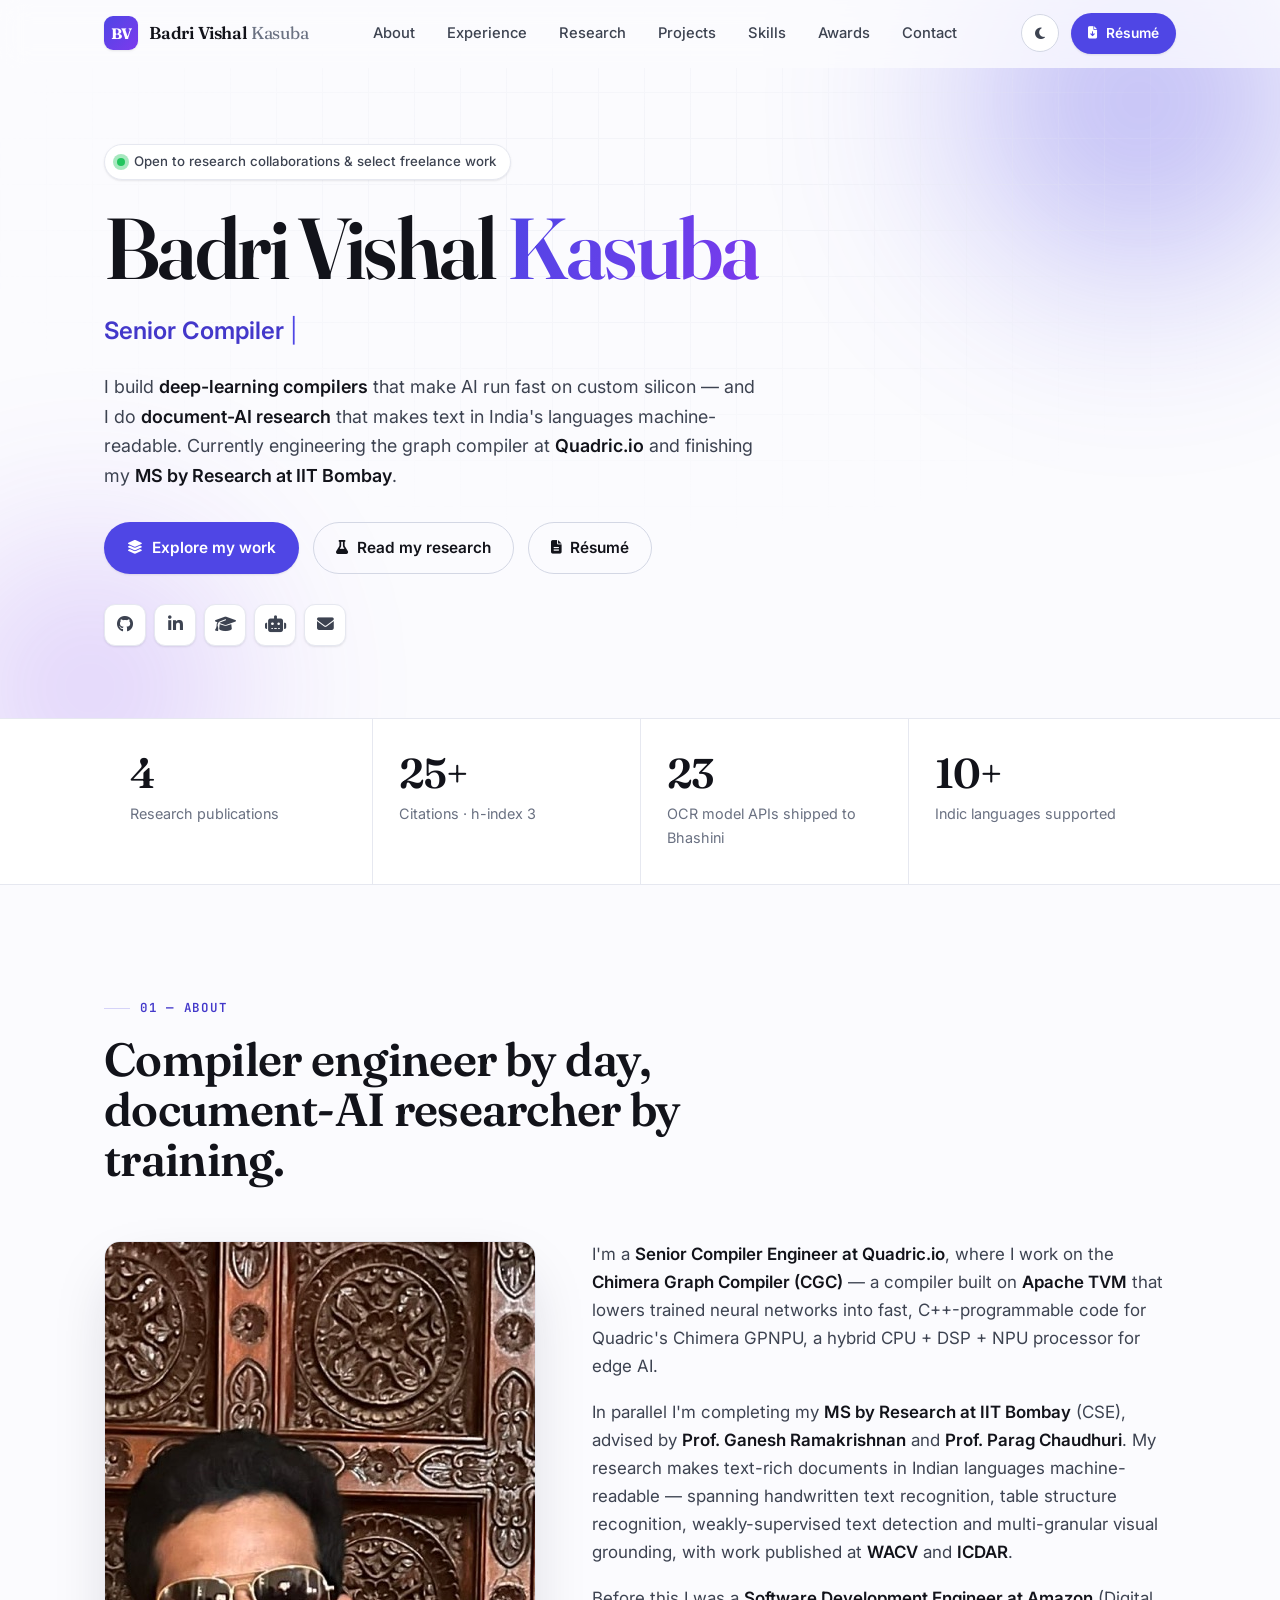
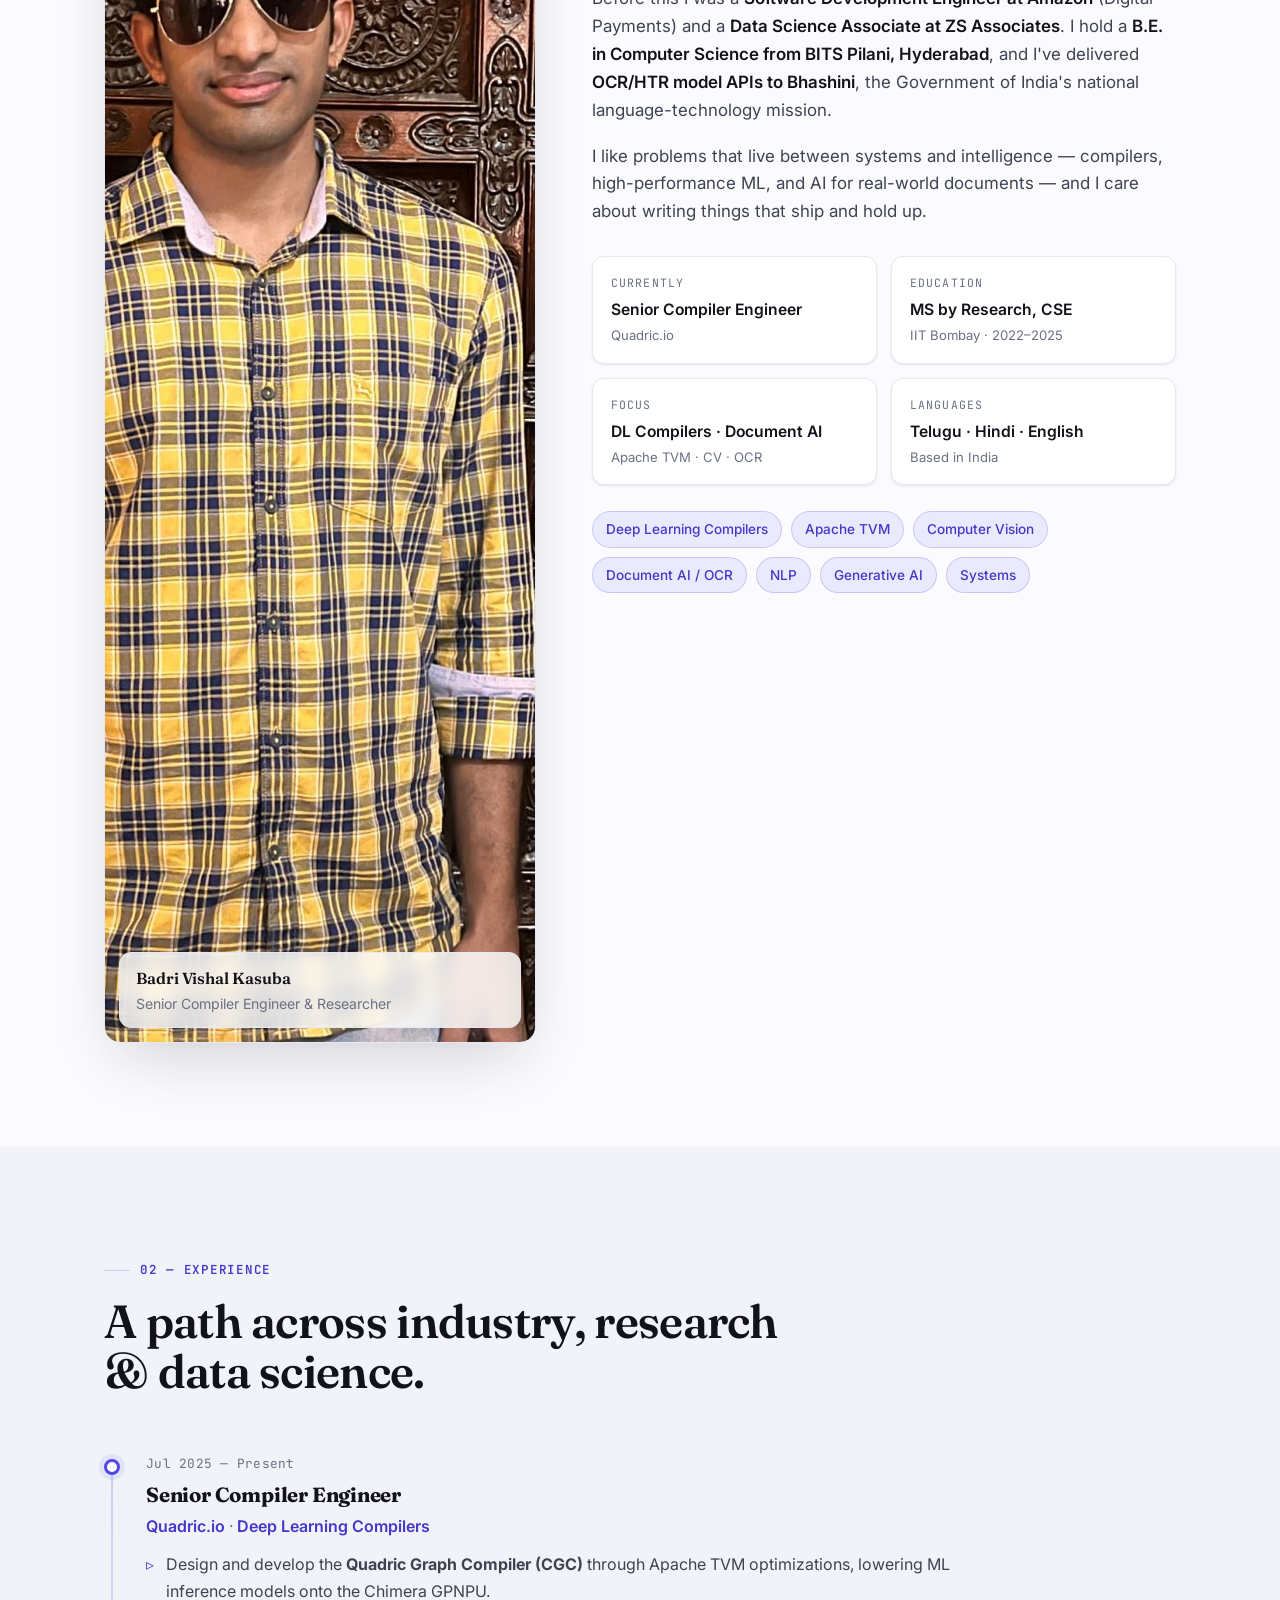
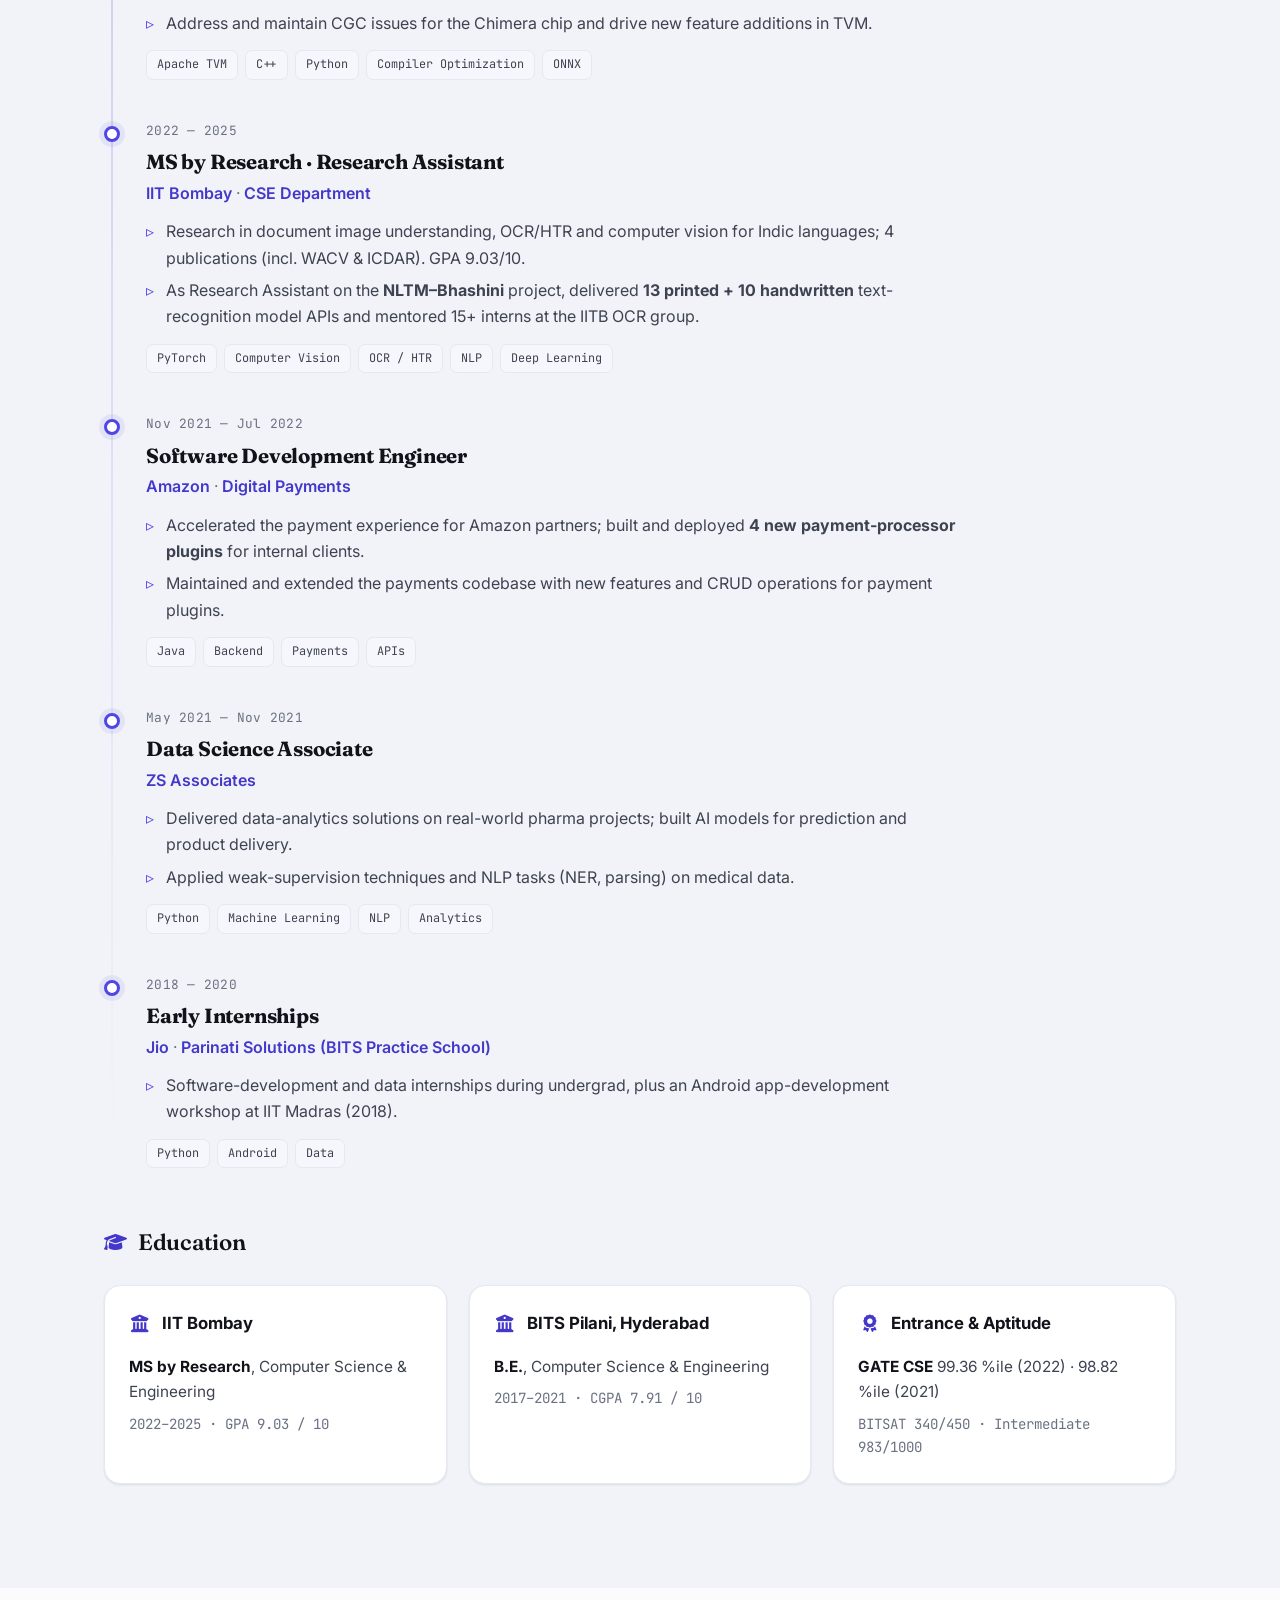
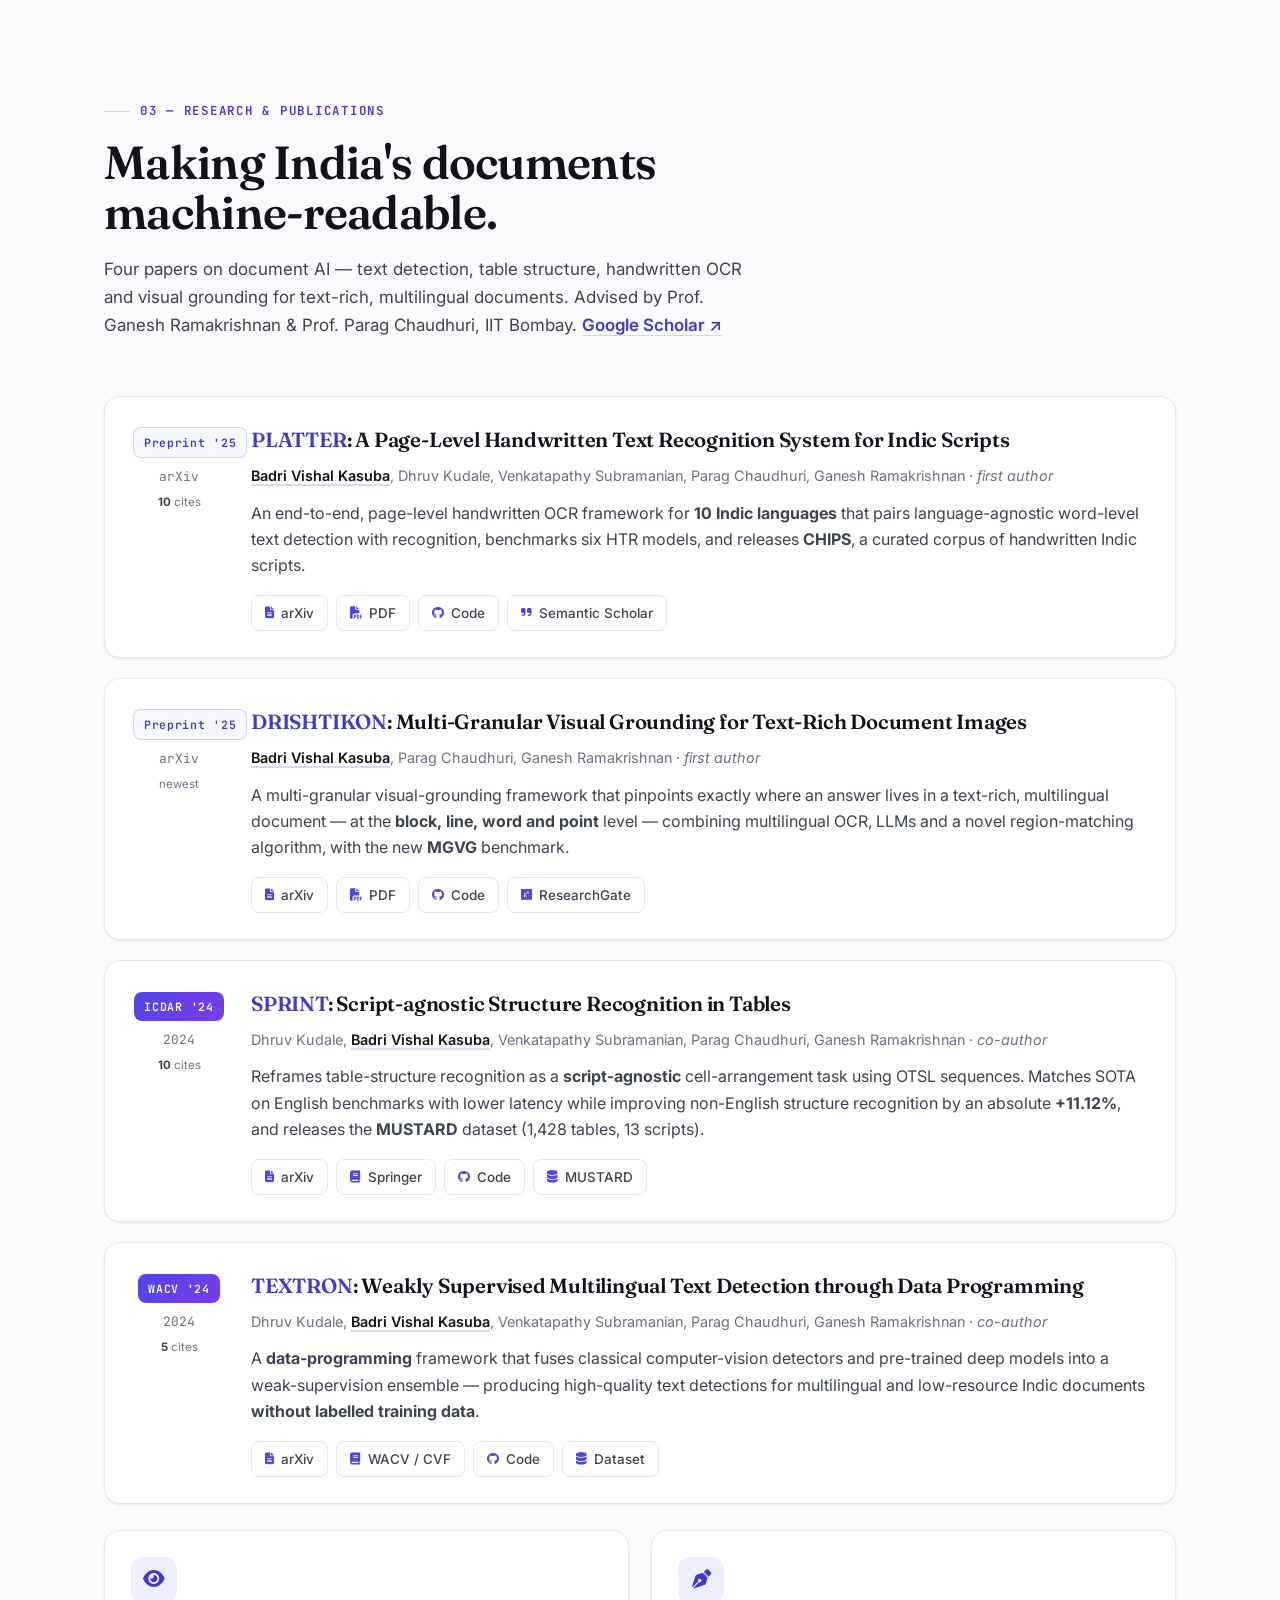
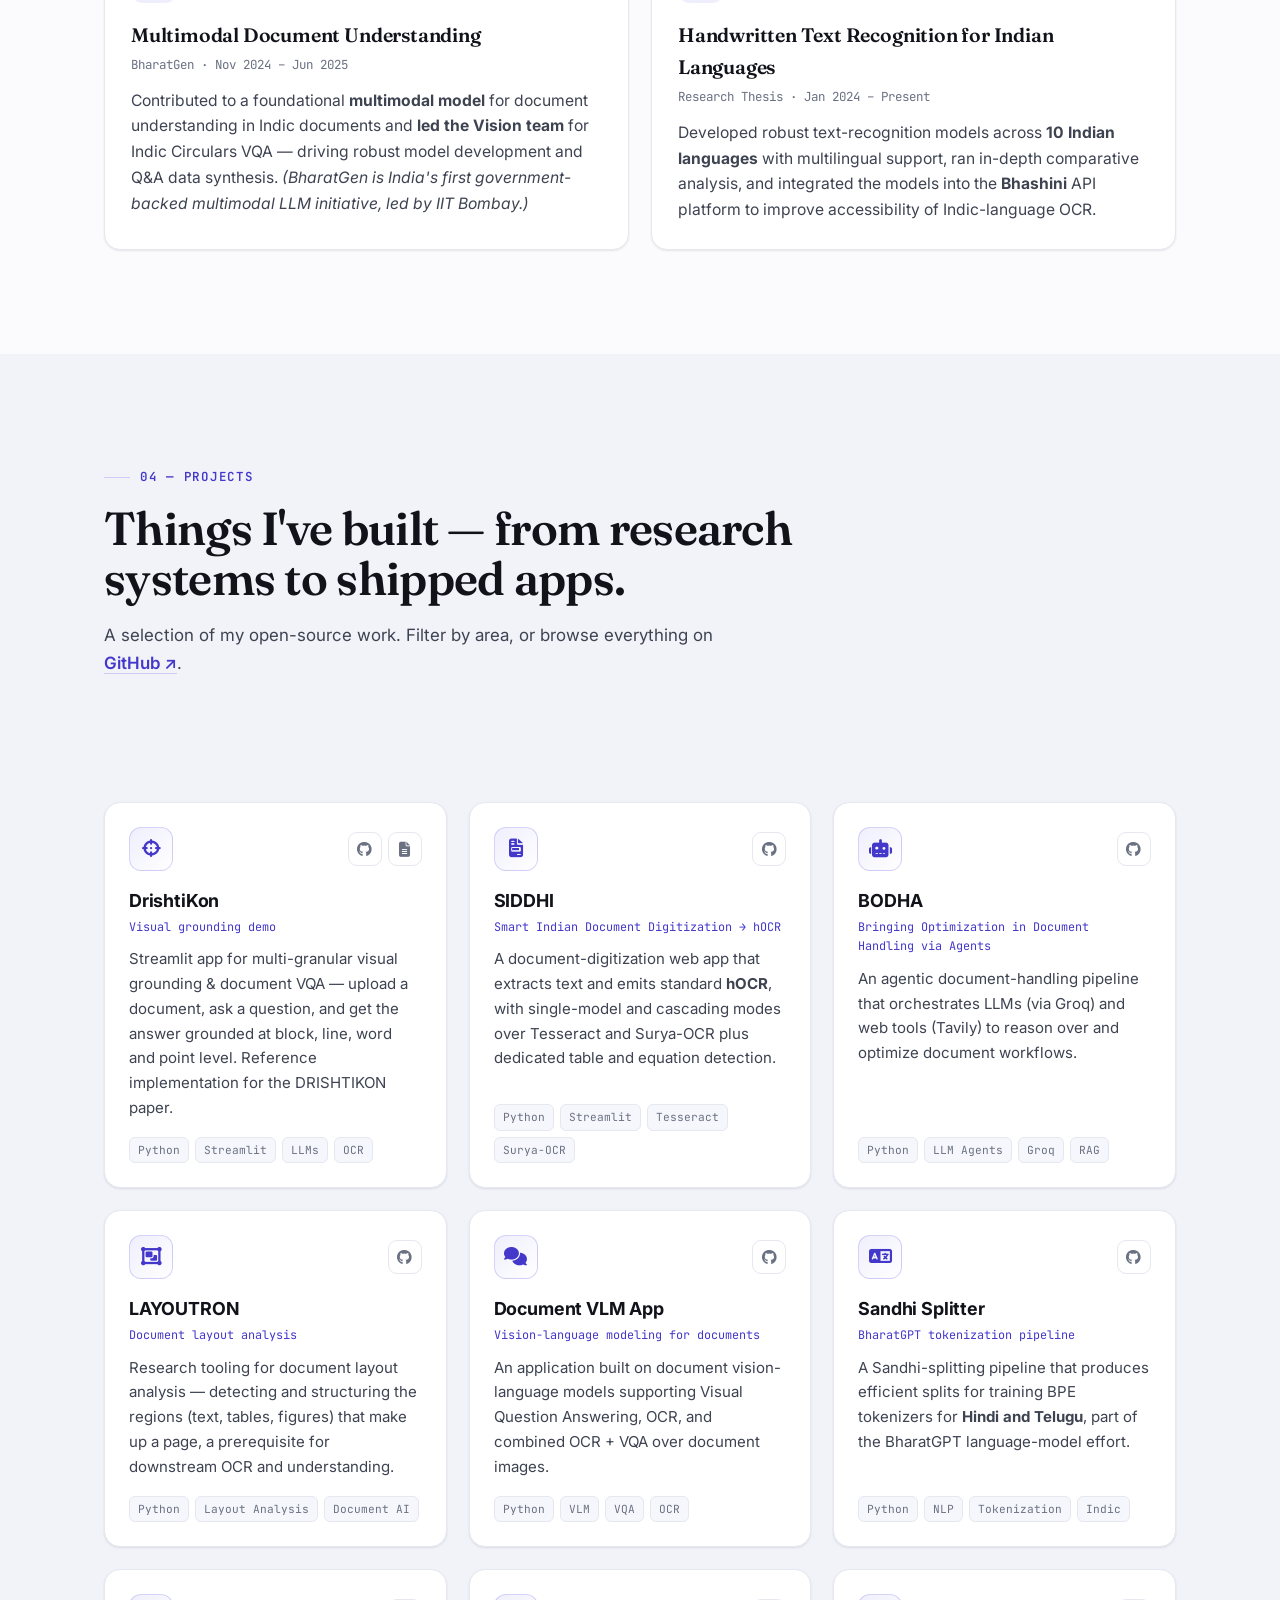
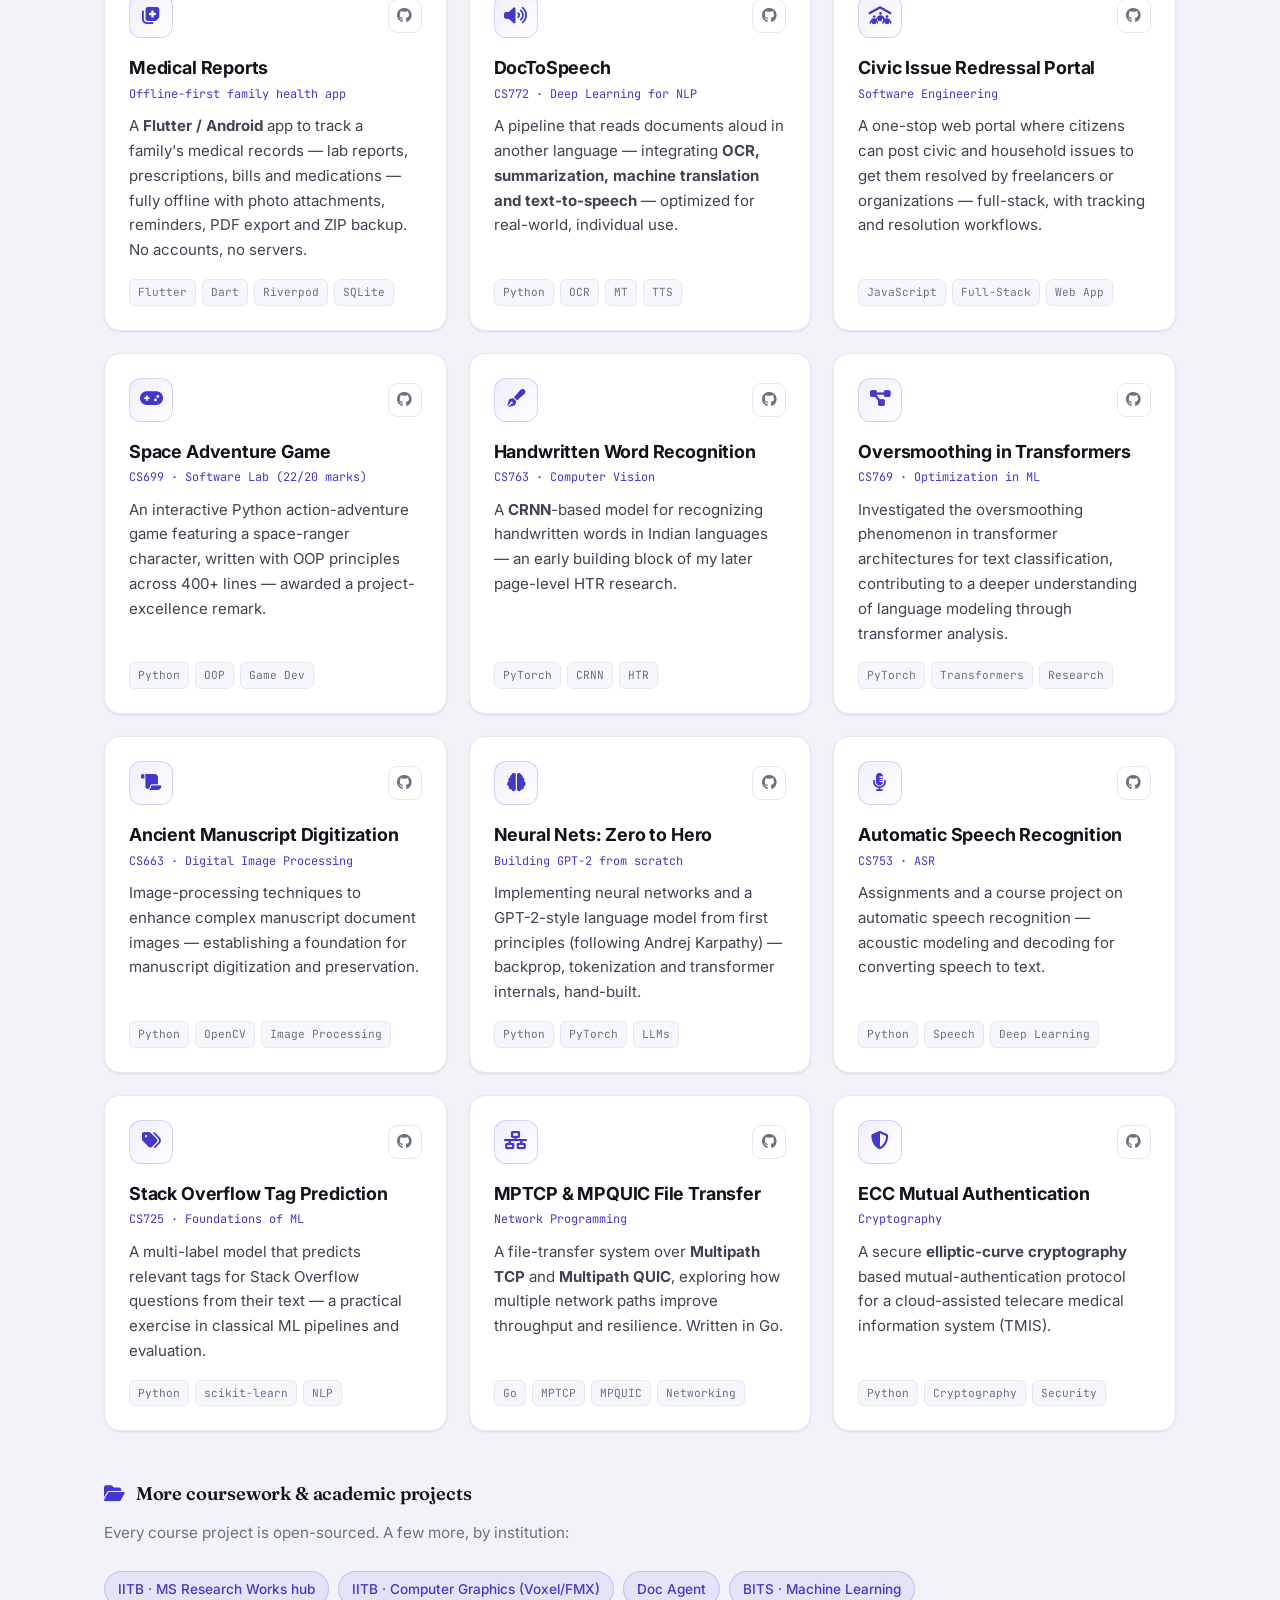
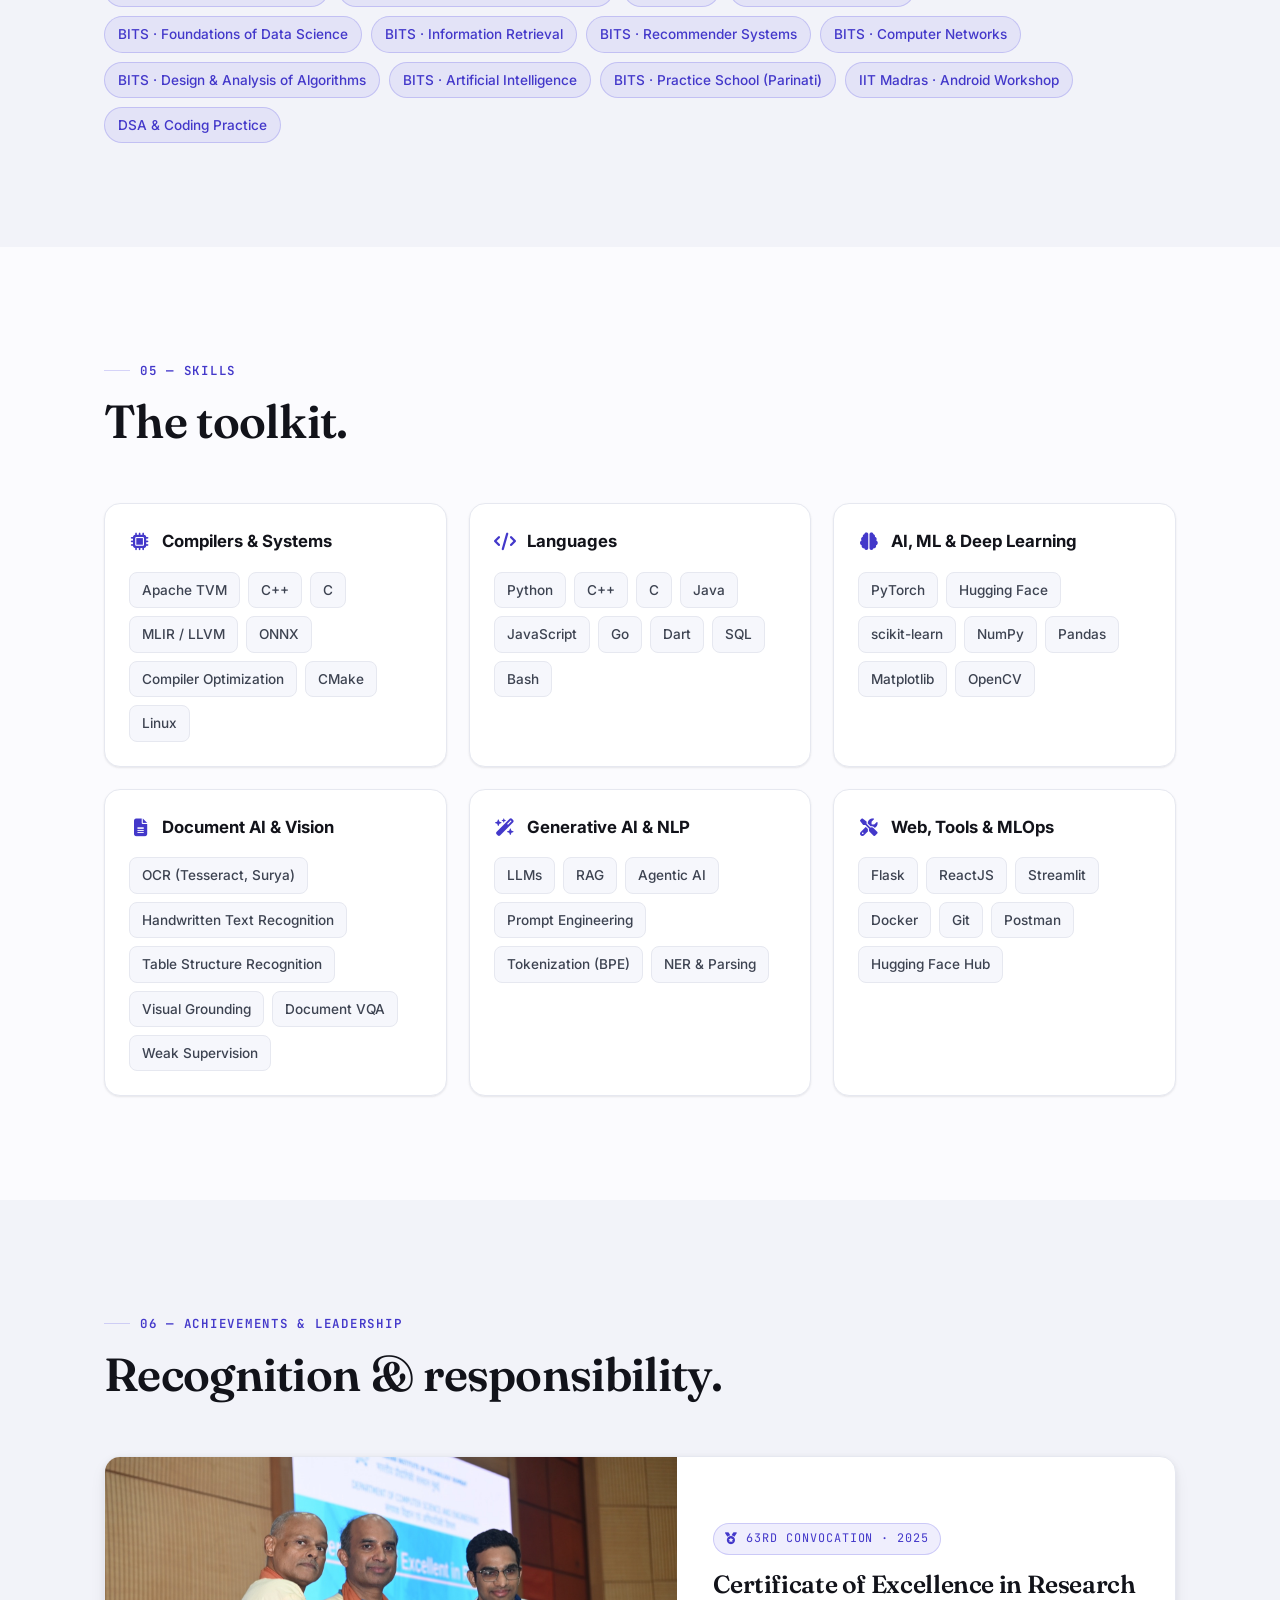
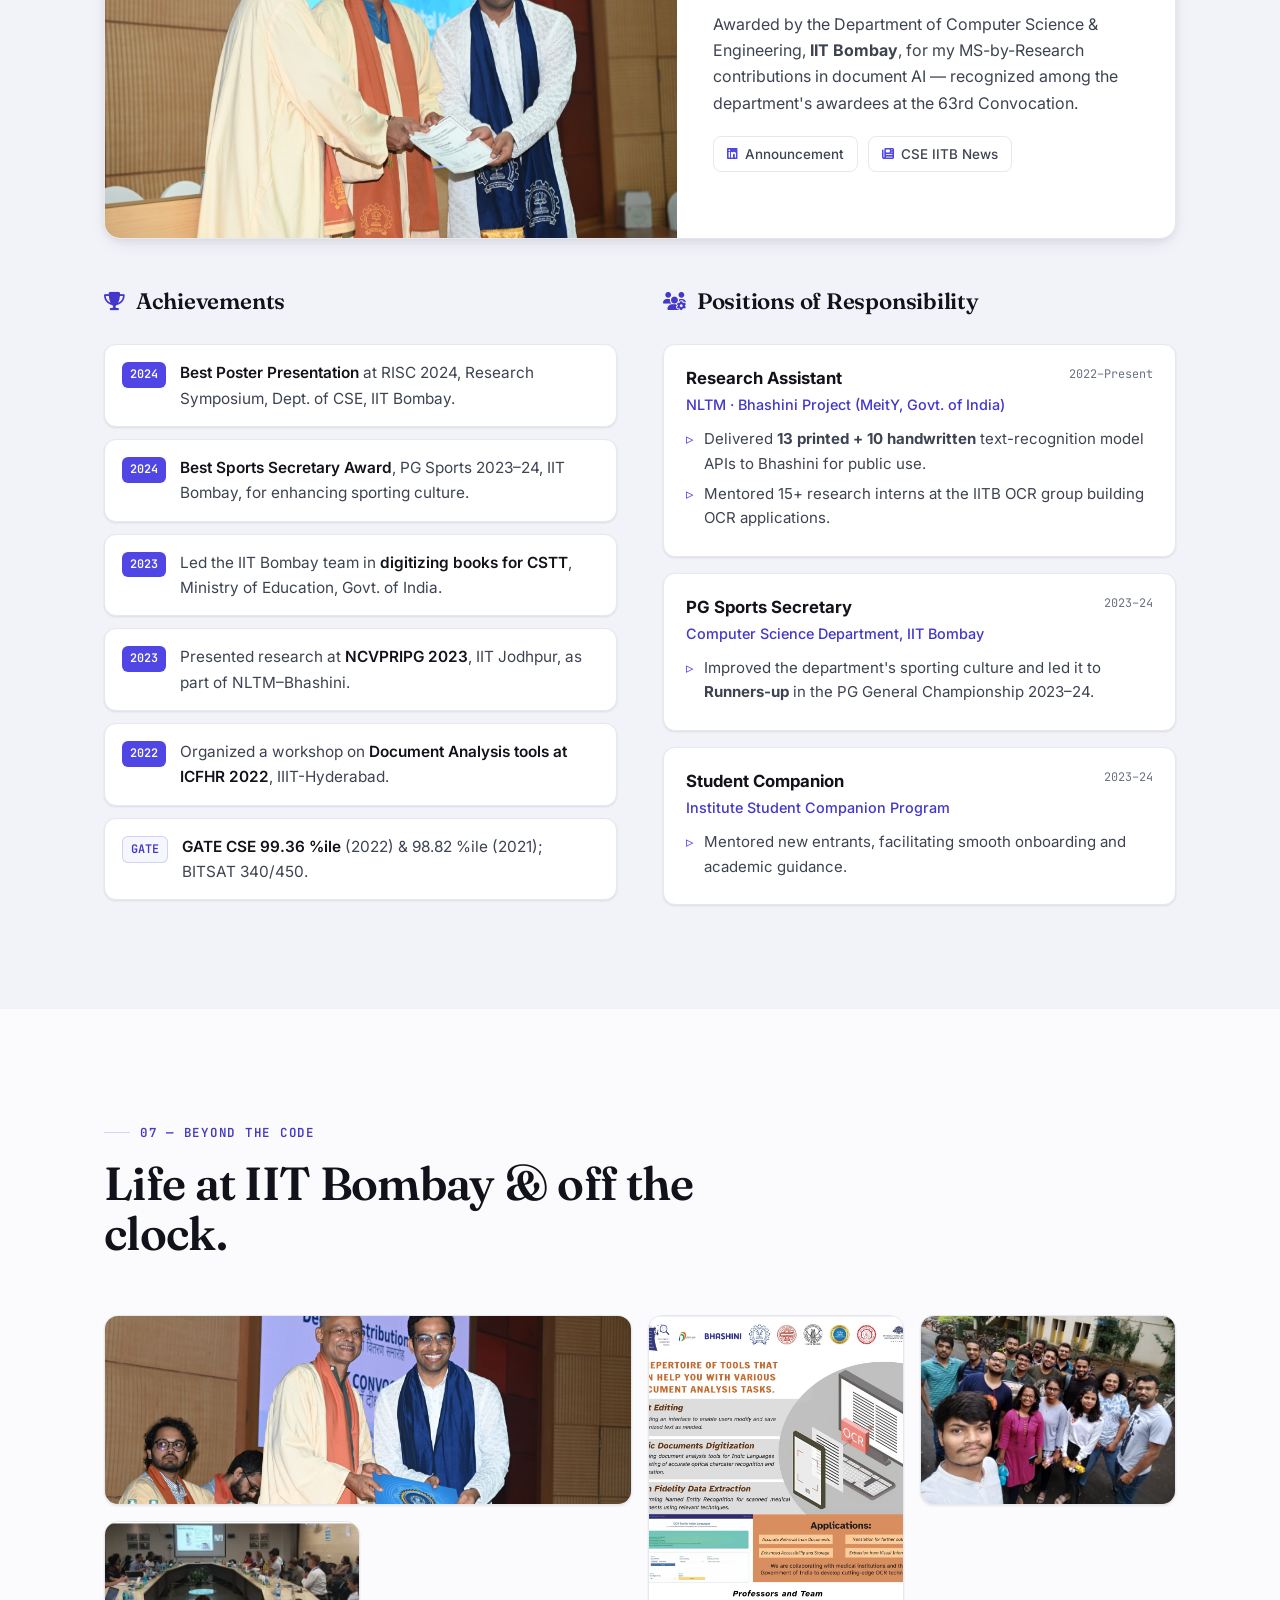
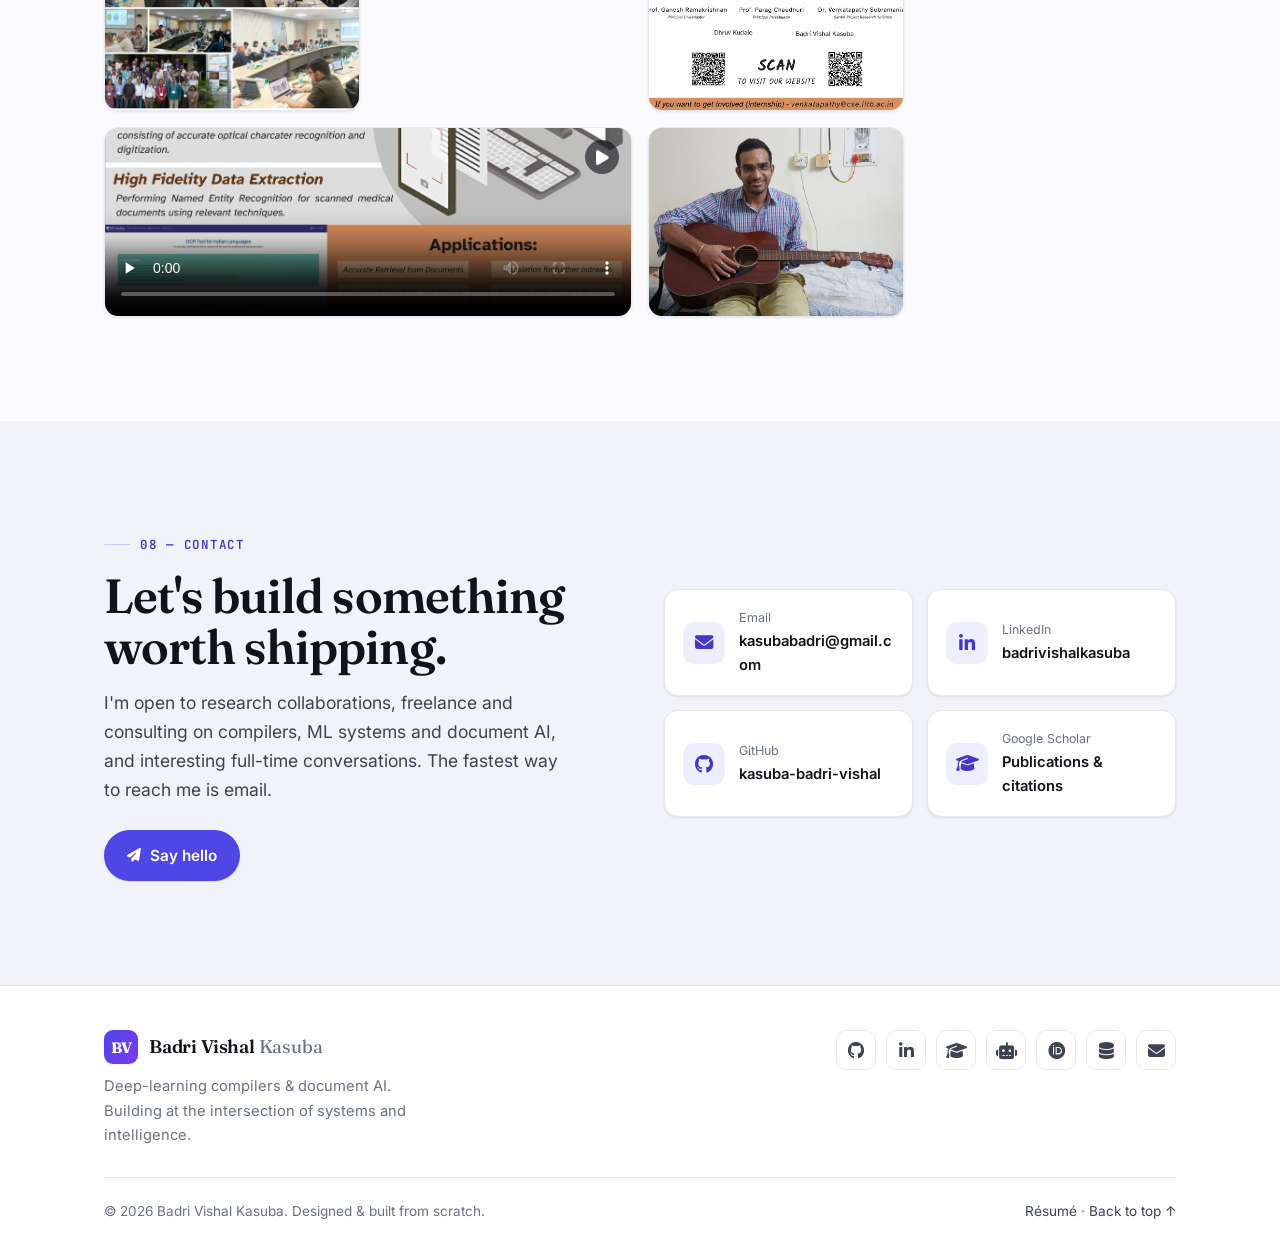
==== index.html @ f743ce76 "Rebuild portfolio as refined light/dark professional site Complete redesign into a clean, recruiter-" ====
<!DOCTYPE html>
<html lang="en" data-theme="light">
<head>
  <meta charset="UTF-8" />
  <meta name="viewport" content="width=device-width, initial-scale=1.0" />
  <title>Badri Vishal Kasuba — Compiler Engineer & AI Researcher</title>
  <meta name="description" content="Badri Vishal Kasuba — Senior Compiler Engineer at Quadric.io and MS by Research scholar at IIT Bombay. Deep learning compilers (Apache TVM), computer vision and document AI, with publications at WACV, ICDAR and more." />
  <meta name="author" content="Badri Vishal Kasuba" />
  <meta name="keywords" content="Badri Vishal Kasuba, compiler engineer, Quadric, Apache TVM, deep learning compiler, IIT Bombay, document AI, OCR, handwritten text recognition, computer vision, machine learning" />
  <meta name="theme-color" content="#4f46e5" />
  <link rel="canonical" href="https://kasuba-badri-vishal.github.io/" />

  <!-- Open Graph / Twitter -->
  <meta property="og:type" content="website" />
  <meta property="og:title" content="Badri Vishal Kasuba — Compiler Engineer & AI Researcher" />
  <meta property="og:description" content="Senior Compiler Engineer @ Quadric.io · MS by Research @ IIT Bombay. Deep learning compilers, computer vision and document AI." />
  <meta property="og:url" content="https://kasuba-badri-vishal.github.io/" />
  <meta property="og:image" content="https://kasuba-badri-vishal.github.io/resources/Badri_Portrait_web.jpg" />
  <meta name="twitter:card" content="summary_large_image" />
  <meta name="twitter:title" content="Badri Vishal Kasuba — Compiler Engineer & AI Researcher" />
  <meta name="twitter:description" content="Senior Compiler Engineer @ Quadric.io · MS by Research @ IIT Bombay." />

  <link rel="icon" type="image/svg+xml" href="favicon.svg" />
  <link rel="preconnect" href="https://fonts.googleapis.com" />
  <link rel="preconnect" href="https://fonts.gstatic.com" crossorigin />
  <link href="https://fonts.googleapis.com/css2?family=Fraunces:opsz,wght@9..144,400;9..144,500;9..144,600;9..144,700&family=Inter:wght@400;500;600;700&family=JetBrains+Mono:wght@400;500;600&display=swap" rel="stylesheet" />
  <link rel="stylesheet" href="https://cdnjs.cloudflare.com/ajax/libs/font-awesome/6.5.1/css/all.min.css" />
  <link rel="stylesheet" href="style.css" />

  <!-- Set theme before paint to avoid flash -->
  <script>
    (function () {
      // Light is the default; dark is opt-in via the toggle and persists.
      try {
        var t = localStorage.getItem('theme') || 'light';
        document.documentElement.setAttribute('data-theme', t);
      } catch (e) {}
    })();
  </script>

  <!-- Structured data -->
  <script type="application/ld+json">
  {
    "@context": "https://schema.org",
    "@type": "Person",
    "name": "Badri Vishal Kasuba",
    "jobTitle": "Senior Compiler Engineer",
    "worksFor": { "@type": "Organization", "name": "Quadric.io" },
    "alumniOf": [
      { "@type": "CollegeOrUniversity", "name": "Indian Institute of Technology Bombay" },
      { "@type": "CollegeOrUniversity", "name": "BITS Pilani, Hyderabad Campus" }
    ],
    "email": "mailto:kasubabadri@gmail.com",
    "url": "https://kasuba-badri-vishal.github.io/",
    "sameAs": [
      "https://github.com/kasuba-badri-vishal",
      "https://www.linkedin.com/in/badrivishalkasuba",
      "https://scholar.google.com/citations?user=dn-WRAQAAAAJ",
      "https://orcid.org/0000-0003-2636-7639",
      "https://dblp.org/pid/368/8712.html",
      "https://huggingface.co/badrivishalk"
    ],
    "knowsAbout": ["Deep Learning Compilers", "Apache TVM", "Computer Vision", "Document AI", "Optical Character Recognition", "Machine Learning"]
  }
  </script>
</head>
<body>

  <!-- ===================== NAV ===================== -->
  <header class="nav" id="nav">
    <div class="container">
      <a href="#home" class="brand" aria-label="Badri Vishal Kasuba — home">
        <span class="brand-mark">BV</span>
        <span class="brand-name">Badri Vishal <span>Kasuba</span></span>
      </a>
      <nav class="nav-links" id="navLinks" aria-label="Primary">
        <a href="#about">About</a>
        <a href="#experience">Experience</a>
        <a href="#research">Research</a>
        <a href="#projects">Projects</a>
        <a href="#skills">Skills</a>
        <a href="#achievements">Awards</a>
        <a href="#contact">Contact</a>
      </nav>
      <div class="nav-right">
        <button class="theme-toggle" id="themeToggle" aria-label="Toggle dark mode" title="Toggle theme">
          <i class="fas fa-moon"></i><i class="fas fa-sun"></i>
        </button>
        <a href="resources/Badri_Vishal_Kasuba_Resume.pdf" target="_blank" rel="noopener" class="btn btn-primary btn-sm nav-cta">
          <i class="fas fa-file-arrow-down"></i> Résumé
        </a>
        <button class="hamburger" id="hamburger" aria-label="Open menu" aria-expanded="false">
          <span></span><span></span><span></span>
        </button>
      </div>
    </div>
  </header>

  <!-- ===================== HERO ===================== -->
  <section class="hero" id="home">
    <div class="hero-bg"></div>
    <div class="hero-grid"></div>
    <div class="container">
      <div class="hero-inner">
        <span class="status-badge reveal">
          <span class="status-dot"></span> Open to research collaborations &amp; select freelance work
        </span>
        <h1 class="hero-name reveal">Badri Vishal <span class="accent">Kasuba</span></h1>
        <p class="hero-role reveal">
          <span class="typed" id="typed">Senior Compiler Engineer @ Quadric</span><span class="cursor">|</span>
        </p>
        <p class="hero-desc reveal">
          I build <strong>deep-learning compilers</strong> that make AI run fast on custom silicon — and
          I do <strong>document-AI research</strong> that makes text in India's languages machine-readable.
          Currently engineering the graph compiler at <strong>Quadric.io</strong> and finishing my
          <strong>MS by Research at IIT Bombay</strong>.
        </p>
        <div class="hero-actions reveal">
          <a href="#projects" class="btn btn-primary"><i class="fas fa-layer-group"></i> Explore my work</a>
          <a href="#research" class="btn btn-ghost"><i class="fas fa-flask"></i> Read my research</a>
          <a href="resources/Badri_Vishal_Kasuba_Resume.pdf" target="_blank" rel="noopener" class="btn btn-ghost"><i class="fas fa-file-lines"></i> Résumé</a>
        </div>
        <div class="hero-social reveal" aria-label="Social links">
          <a href="https://github.com/kasuba-badri-vishal" target="_blank" rel="noopener" aria-label="GitHub" title="GitHub"><i class="fab fa-github"></i></a>
          <a href="https://www.linkedin.com/in/badrivishalkasuba" target="_blank" rel="noopener" aria-label="LinkedIn" title="LinkedIn"><i class="fab fa-linkedin-in"></i></a>
          <a href="https://scholar.google.com/citations?user=dn-WRAQAAAAJ&hl=en" target="_blank" rel="noopener" aria-label="Google Scholar" title="Google Scholar"><i class="fas fa-graduation-cap"></i></a>
          <a href="https://huggingface.co/badrivishalk" target="_blank" rel="noopener" aria-label="Hugging Face" title="Hugging Face"><i class="fas fa-robot"></i></a>
          <a href="mailto:kasubabadri@gmail.com" aria-label="Email" title="Email"><i class="fas fa-envelope"></i></a>
        </div>
      </div>
    </div>
  </section>

  <!-- ===================== STATS ===================== -->
  <section class="stats" aria-label="Key highlights">
    <div class="container">
      <div class="stats-grid">
        <div class="stat">
          <div class="stat-num" data-target="4">0</div>
          <div class="stat-label">Research publications</div>
        </div>
        <div class="stat">
          <div class="stat-num" data-target="25" data-suffix="+">0</div>
          <div class="stat-label">Citations · h-index 3</div>
        </div>
        <div class="stat">
          <div class="stat-num" data-target="23">0</div>
          <div class="stat-label">OCR model APIs shipped to Bhashini</div>
        </div>
        <div class="stat">
          <div class="stat-num" data-target="10" data-suffix="+">0</div>
          <div class="stat-label">Indic languages supported</div>
        </div>
      </div>
    </div>
  </section>

  <!-- ===================== ABOUT ===================== -->
  <section class="section" id="about">
    <div class="container">
      <div class="section-head reveal">
        <span class="eyebrow">01 — About</span>
        <h2 class="section-title">Compiler engineer by day, document-AI researcher by training.</h2>
      </div>
      <div class="about-grid">
        <div class="about-media reveal">
          <figure class="portrait">
            <img src="resources/Badri_Portrait_web.jpg" alt="Portrait of Badri Vishal Kasuba" loading="lazy" width="1050" height="1400" />
            <figcaption class="portrait-cap">
              <strong>Badri Vishal Kasuba</strong>
              <span>Senior Compiler Engineer &amp; Researcher</span>
            </figcaption>
          </figure>
        </div>
        <div class="reveal">
          <div class="prose">
            <p>I'm a <strong>Senior Compiler Engineer at Quadric.io</strong>, where I work on the <strong>Chimera Graph Compiler (CGC)</strong> — a compiler built on <strong>Apache TVM</strong> that lowers trained neural networks into fast, C++-programmable code for Quadric's Chimera GPNPU, a hybrid CPU + DSP + NPU processor for edge AI.</p>
            <p>In parallel I'm completing my <strong>MS by Research at IIT Bombay</strong> (CSE), advised by <strong>Prof. Ganesh Ramakrishnan</strong> and <strong>Prof. Parag Chaudhuri</strong>. My research makes text-rich documents in Indian languages machine-readable — spanning handwritten text recognition, table structure recognition, weakly-supervised text detection and multi-granular visual grounding, with work published at <strong>WACV</strong> and <strong>ICDAR</strong>.</p>
            <p>Before this I was a <strong>Software Development Engineer at Amazon</strong> (Digital Payments) and a <strong>Data Science Associate at ZS Associates</strong>. I hold a <strong>B.E. in Computer Science from BITS Pilani, Hyderabad</strong>, and I've delivered <strong>OCR/HTR model APIs to Bhashini</strong>, the Government of India's national language-technology mission.</p>
            <p>I like problems that live between systems and intelligence — compilers, high-performance ML, and AI for real-world documents — and I care about writing things that ship and hold up.</p>
          </div>
          <div class="facts">
            <div class="fact"><div class="k">Currently</div><div class="v">Senior Compiler Engineer<small>Quadric.io</small></div></div>
            <div class="fact"><div class="k">Education</div><div class="v">MS by Research, CSE<small>IIT Bombay · 2022–2025</small></div></div>
            <div class="fact"><div class="k">Focus</div><div class="v">DL Compilers · Document AI<small>Apache TVM · CV · OCR</small></div></div>
            <div class="fact"><div class="k">Languages</div><div class="v">Telugu · Hindi · English<small>Based in India</small></div></div>
          </div>
          <div class="focus-tags">
            <span class="chip">Deep Learning Compilers</span>
            <span class="chip">Apache TVM</span>
            <span class="chip">Computer Vision</span>
            <span class="chip">Document AI / OCR</span>
            <span class="chip">NLP</span>
            <span class="chip">Generative AI</span>
            <span class="chip">Systems</span>
          </div>
        </div>
      </div>
    </div>
  </section>

  <!-- ===================== EXPERIENCE ===================== -->
  <section class="section section--alt" id="experience">
    <div class="container">
      <div class="section-head reveal">
        <span class="eyebrow">02 — Experience</span>
        <h2 class="section-title">A path across industry, research &amp; data science.</h2>
      </div>

      <div class="timeline">
        <div class="tl-item reveal">
          <div class="tl-date">Jul 2025 — Present</div>
          <div class="tl-role">Senior Compiler Engineer</div>
          <div class="tl-org">Quadric.io <span class="sep">·</span> Deep Learning Compilers</div>
          <ul class="tl-desc">
            <li>Design and develop the <strong>Quadric Graph Compiler (CGC)</strong> through Apache TVM optimizations, lowering ML inference models onto the Chimera GPNPU.</li>
            <li>Address and maintain CGC issues for the Chimera chip and drive new feature additions in TVM.</li>
          </ul>
          <div class="tl-tags"><span class="tag">Apache TVM</span><span class="tag">C++</span><span class="tag">Python</span><span class="tag">Compiler Optimization</span><span class="tag">ONNX</span></div>
        </div>

        <div class="tl-item reveal">
          <div class="tl-date">2022 — 2025</div>
          <div class="tl-role">MS by Research · Research Assistant</div>
          <div class="tl-org">IIT Bombay <span class="sep">·</span> CSE Department</div>
          <ul class="tl-desc">
            <li>Research in document image understanding, OCR/HTR and computer vision for Indic languages; 4 publications (incl. WACV &amp; ICDAR). GPA 9.03/10.</li>
            <li>As Research Assistant on the <strong>NLTM–Bhashini</strong> project, delivered <strong>13 printed + 10 handwritten</strong> text-recognition model APIs and mentored 15+ interns at the IITB OCR group.</li>
          </ul>
          <div class="tl-tags"><span class="tag">PyTorch</span><span class="tag">Computer Vision</span><span class="tag">OCR / HTR</span><span class="tag">NLP</span><span class="tag">Deep Learning</span></div>
        </div>

        <div class="tl-item reveal">
          <div class="tl-date">Nov 2021 — Jul 2022</div>
          <div class="tl-role">Software Development Engineer</div>
          <div class="tl-org">Amazon <span class="sep">·</span> Digital Payments</div>
          <ul class="tl-desc">
            <li>Accelerated the payment experience for Amazon partners; built and deployed <strong>4 new payment-processor plugins</strong> for internal clients.</li>
            <li>Maintained and extended the payments codebase with new features and CRUD operations for payment plugins.</li>
          </ul>
          <div class="tl-tags"><span class="tag">Java</span><span class="tag">Backend</span><span class="tag">Payments</span><span class="tag">APIs</span></div>
        </div>

        <div class="tl-item reveal">
          <div class="tl-date">May 2021 — Nov 2021</div>
          <div class="tl-role">Data Science Associate</div>
          <div class="tl-org">ZS Associates</div>
          <ul class="tl-desc">
            <li>Delivered data-analytics solutions on real-world pharma projects; built AI models for prediction and product delivery.</li>
            <li>Applied weak-supervision techniques and NLP tasks (NER, parsing) on medical data.</li>
          </ul>
          <div class="tl-tags"><span class="tag">Python</span><span class="tag">Machine Learning</span><span class="tag">NLP</span><span class="tag">Analytics</span></div>
        </div>

        <div class="tl-item reveal">
          <div class="tl-date">2018 — 2020</div>
          <div class="tl-role">Early Internships</div>
          <div class="tl-org">Jio <span class="sep">·</span> Parinati Solutions (BITS Practice School)</div>
          <ul class="tl-desc">
            <li>Software-development and data internships during undergrad, plus an Android app-development workshop at IIT Madras (2018).</li>
          </ul>
          <div class="tl-tags"><span class="tag">Python</span><span class="tag">Android</span><span class="tag">Data</span></div>
        </div>
      </div>

      <!-- Education -->
      <div style="margin-top:56px" class="reveal">
        <div class="block-title"><i class="fas fa-graduation-cap"></i> Education</div>
        <div class="skills-grid">
          <div class="skill-card">
            <h3><i class="fas fa-university"></i> IIT Bombay</h3>
            <p style="color:var(--text-2);margin:0 0 8px;font-size:0.96rem"><strong style="color:var(--text)">MS by Research</strong>, Computer Science &amp; Engineering</p>
            <p style="color:var(--muted);margin:0;font-size:0.88rem;font-family:var(--font-mono)">2022–2025 · GPA 9.03 / 10</p>
          </div>
          <div class="skill-card">
            <h3><i class="fas fa-building-columns"></i> BITS Pilani, Hyderabad</h3>
            <p style="color:var(--text-2);margin:0 0 8px;font-size:0.96rem"><strong style="color:var(--text)">B.E.</strong>, Computer Science &amp; Engineering</p>
            <p style="color:var(--muted);margin:0;font-size:0.88rem;font-family:var(--font-mono)">2017–2021 · CGPA 7.91 / 10</p>
          </div>
          <div class="skill-card">
            <h3><i class="fas fa-award"></i> Entrance &amp; Aptitude</h3>
            <p style="color:var(--text-2);margin:0 0 8px;font-size:0.96rem"><strong style="color:var(--text)">GATE CSE</strong> 99.36 %ile (2022) · 98.82 %ile (2021)</p>
            <p style="color:var(--muted);margin:0;font-size:0.88rem;font-family:var(--font-mono)">BITSAT 340/450 · Intermediate 983/1000</p>
          </div>
        </div>
      </div>
    </div>
  </section>

  <!-- ===================== RESEARCH ===================== -->
  <section class="section" id="research">
    <div class="container">
      <div class="section-head reveal">
        <span class="eyebrow">03 — Research &amp; Publications</span>
        <h2 class="section-title">Making India's documents machine-readable.</h2>
        <p class="section-lead">Four papers on document AI — text detection, table structure, handwritten OCR and visual grounding for text-rich, multilingual documents. Advised by Prof. Ganesh Ramakrishnan &amp; Prof. Parag Chaudhuri, IIT Bombay.
          <a href="https://scholar.google.com/citations?user=dn-WRAQAAAAJ&hl=en" target="_blank" rel="noopener" style="color:var(--accent-ink);font-weight:600;border-bottom:1px solid var(--accent-line)">Google Scholar ↗</a>
        </p>
      </div>

      <div class="pub-list">
        <!-- PLATTER -->
        <article class="pub reveal">
          <div class="pub-venue">
            <span class="badge preprint">Preprint '25</span>
            <span class="year">arXiv</span>
            <span class="cites"><b>10</b> cites</span>
          </div>
          <div>
            <h3 class="pub-title"><span class="acr">PLATTER</span>: A Page-Level Handwritten Text Recognition System for Indic Scripts</h3>
            <p class="pub-authors"><span class="me">Badri Vishal Kasuba</span>, Dhruv Kudale, Venkatapathy Subramanian, Parag Chaudhuri, Ganesh Ramakrishnan · <em>first author</em></p>
            <p class="pub-desc">An end-to-end, page-level handwritten OCR framework for <strong>10 Indic languages</strong> that pairs language-agnostic word-level text detection with recognition, benchmarks six HTR models, and releases <strong>CHIPS</strong>, a curated corpus of handwritten Indic scripts.</p>
            <div class="pub-links">
              <a class="pub-link" href="https://arxiv.org/abs/2502.06172" target="_blank" rel="noopener"><i class="fas fa-file-lines"></i> arXiv</a>
              <a class="pub-link" href="https://arxiv.org/pdf/2502.06172" target="_blank" rel="noopener"><i class="fas fa-file-pdf"></i> PDF</a>
              <a class="pub-link" href="https://github.com/iitb-research-code/doctr" target="_blank" rel="noopener"><i class="fab fa-github"></i> Code</a>
              <a class="pub-link" href="https://www.semanticscholar.org/paper/PLATTER%3A-A-Page-Level-Handwritten-Text-Recognition-Kasuba-Kudale/ad7db436c8bc17eea8fdf7dd0804e0b6d65cdbb8" target="_blank" rel="noopener"><i class="fas fa-quote-right"></i> Semantic Scholar</a>
            </div>
          </div>
        </article>

        <!-- DRISHTIKON -->
        <article class="pub reveal">
          <div class="pub-venue">
            <span class="badge preprint">Preprint '25</span>
            <span class="year">arXiv</span>
            <span class="cites">newest</span>
          </div>
          <div>
            <h3 class="pub-title"><span class="acr">DRISHTIKON</span>: Multi-Granular Visual Grounding for Text-Rich Document Images</h3>
            <p class="pub-authors"><span class="me">Badri Vishal Kasuba</span>, Parag Chaudhuri, Ganesh Ramakrishnan · <em>first author</em></p>
            <p class="pub-desc">A multi-granular visual-grounding framework that pinpoints exactly where an answer lives in a text-rich, multilingual document — at the <strong>block, line, word and point</strong> level — combining multilingual OCR, LLMs and a novel region-matching algorithm, with the new <strong>MGVG</strong> benchmark.</p>
            <div class="pub-links">
              <a class="pub-link" href="https://arxiv.org/abs/2506.21316" target="_blank" rel="noopener"><i class="fas fa-file-lines"></i> arXiv</a>
              <a class="pub-link" href="https://arxiv.org/pdf/2506.21316" target="_blank" rel="noopener"><i class="fas fa-file-pdf"></i> PDF</a>
              <a class="pub-link" href="https://github.com/kasuba-badri-vishal/DhrishtiKon" target="_blank" rel="noopener"><i class="fab fa-github"></i> Code</a>
              <a class="pub-link" href="https://www.researchgate.net/publication/393065937_DrishtiKon_Multi-Granular_Visual_Grounding_for_Text-Rich_Document_Images" target="_blank" rel="noopener"><i class="fab fa-researchgate"></i> ResearchGate</a>
            </div>
          </div>
        </article>

        <!-- SPRINT -->
        <article class="pub reveal">
          <div class="pub-venue">
            <span class="badge">ICDAR '24</span>
            <span class="year">2024</span>
            <span class="cites"><b>10</b> cites</span>
          </div>
          <div>
            <h3 class="pub-title"><span class="acr">SPRINT</span>: Script-agnostic Structure Recognition in Tables</h3>
            <p class="pub-authors">Dhruv Kudale, <span class="me">Badri Vishal Kasuba</span>, Venkatapathy Subramanian, Parag Chaudhuri, Ganesh Ramakrishnan · <em>co-author</em></p>
            <p class="pub-desc">Reframes table-structure recognition as a <strong>script-agnostic</strong> cell-arrangement task using OTSL sequences. Matches SOTA on English benchmarks with lower latency while improving non-English structure recognition by an absolute <strong>+11.12%</strong>, and releases the <strong>MUSTARD</strong> dataset (1,428 tables, 13 scripts).</p>
            <div class="pub-links">
              <a class="pub-link" href="https://arxiv.org/abs/2503.11932" target="_blank" rel="noopener"><i class="fas fa-file-lines"></i> arXiv</a>
              <a class="pub-link" href="https://doi.org/10.1007/978-3-031-70549-6_21" target="_blank" rel="noopener"><i class="fas fa-book"></i> Springer</a>
              <a class="pub-link" href="https://github.com/IITB-LEAP-OCR/SPRINT" target="_blank" rel="noopener"><i class="fab fa-github"></i> Code</a>
              <a class="pub-link" href="https://huggingface.co/datasets/badrivishalk/MUSTARD" target="_blank" rel="noopener"><i class="fas fa-database"></i> MUSTARD</a>
            </div>
          </div>
        </article>

        <!-- TEXTRON -->
        <article class="pub reveal">
          <div class="pub-venue">
            <span class="badge">WACV '24</span>
            <span class="year">2024</span>
            <span class="cites"><b>5</b> cites</span>
          </div>
          <div>
            <h3 class="pub-title"><span class="acr">TEXTRON</span>: Weakly Supervised Multilingual Text Detection through Data Programming</h3>
            <p class="pub-authors">Dhruv Kudale, <span class="me">Badri Vishal Kasuba</span>, Venkatapathy Subramanian, Parag Chaudhuri, Ganesh Ramakrishnan · <em>co-author</em></p>
            <p class="pub-desc">A <strong>data-programming</strong> framework that fuses classical computer-vision detectors and pre-trained deep models into a weak-supervision ensemble — producing high-quality text detections for multilingual and low-resource Indic documents <strong>without labelled training data</strong>.</p>
            <div class="pub-links">
              <a class="pub-link" href="https://arxiv.org/abs/2402.09811" target="_blank" rel="noopener"><i class="fas fa-file-lines"></i> arXiv</a>
              <a class="pub-link" href="https://openaccess.thecvf.com/content/WACV2024/html/Kudale_Textron_Weakly_Supervised_Multilingual_Text_Detection_Through_Data_Programming_WACV_2024_paper.html" target="_blank" rel="noopener"><i class="fas fa-book"></i> WACV / CVF</a>
              <a class="pub-link" href="https://github.com/IITB-LEAP-OCR/TEXTRON" target="_blank" rel="noopener"><i class="fab fa-github"></i> Code</a>
              <a class="pub-link" href="https://huggingface.co/datasets/badrivishalk/TEXTRON_INDIC_DATASETS" target="_blank" rel="noopener"><i class="fas fa-database"></i> Dataset</a>
            </div>
          </div>
        </article>
      </div>

      <!-- Research threads -->
      <div class="research-threads">
        <div class="thread reveal">
          <div class="thread-icon"><i class="fas fa-eye"></i></div>
          <h3>Multimodal Document Understanding</h3>
          <div class="meta">BharatGen · Nov 2024 – Jun 2025</div>
          <p>Contributed to a foundational <strong>multimodal model</strong> for document understanding in Indic documents and <strong>led the Vision team</strong> for Indic Circulars VQA — driving robust model development and Q&amp;A data synthesis. <em>(BharatGen is India's first government-backed multimodal LLM initiative, led by IIT Bombay.)</em></p>
        </div>
        <div class="thread reveal">
          <div class="thread-icon"><i class="fas fa-pen-nib"></i></div>
          <h3>Handwritten Text Recognition for Indian Languages</h3>
          <div class="meta">Research Thesis · Jan 2024 – Present</div>
          <p>Developed robust text-recognition models across <strong>10 Indian languages</strong> with multilingual support, ran in-depth comparative analysis, and integrated the models into the <strong>Bhashini</strong> API platform to improve accessibility of Indic-language OCR.</p>
        </div>
      </div>
    </div>
  </section>

  <!-- ===================== PROJECTS ===================== -->
  <section class="section section--alt" id="projects">
    <div class="container">
      <div class="section-head reveal">
        <span class="eyebrow">04 — Projects</span>
        <h2 class="section-title">Things I've built — from research systems to shipped apps.</h2>
        <p class="section-lead">A selection of my open-source work. Filter by area, or browse everything on <a href="https://github.com/kasuba-badri-vishal" target="_blank" rel="noopener" style="color:var(--accent-ink);font-weight:600;border-bottom:1px solid var(--accent-line)">GitHub ↗</a>.</p>
      </div>

      <div class="filters reveal" id="filters">
        <button class="filter-btn active" data-filter="all">All</button>
        <button class="filter-btn" data-filter="research">Research Systems</button>
        <button class="filter-btn" data-filter="apps">Applications</button>
        <button class="filter-btn" data-filter="ml">ML &amp; Vision</button>
        <button class="filter-btn" data-filter="systems">Systems &amp; Networks</button>
      </div>

      <div class="proj-grid" id="projGrid">

        <!-- Research systems -->
        <article class="proj reveal" data-cat="research">
          <div class="proj-top">
            <div class="proj-icon"><i class="fas fa-crosshairs"></i></div>
            <div class="proj-links">
              <a href="https://github.com/kasuba-badri-vishal/DhrishtiKon" target="_blank" rel="noopener" aria-label="GitHub"><i class="fab fa-github"></i></a>
              <a href="https://arxiv.org/abs/2506.21316" target="_blank" rel="noopener" aria-label="Paper"><i class="fas fa-file-lines"></i></a>
            </div>
          </div>
          <h3>DrishtiKon</h3>
          <div class="sub">Visual grounding demo</div>
          <p>Streamlit app for multi-granular visual grounding &amp; document VQA — upload a document, ask a question, and get the answer grounded at block, line, word and point level. Reference implementation for the DRISHTIKON paper.</p>
          <div class="proj-tags"><span>Python</span><span>Streamlit</span><span>LLMs</span><span>OCR</span></div>
        </article>

        <article class="proj reveal" data-cat="research">
          <div class="proj-top">
            <div class="proj-icon"><i class="fas fa-file-invoice"></i></div>
            <div class="proj-links"><a href="https://github.com/kasuba-badri-vishal/SIDDHI" target="_blank" rel="noopener" aria-label="GitHub"><i class="fab fa-github"></i></a></div>
          </div>
          <h3>SIDDHI</h3>
          <div class="sub">Smart Indian Document Digitization → hOCR</div>
          <p>A document-digitization web app that extracts text and emits standard <strong>hOCR</strong>, with single-model and cascading modes over Tesseract and Surya-OCR plus dedicated table and equation detection.</p>
          <div class="proj-tags"><span>Python</span><span>Streamlit</span><span>Tesseract</span><span>Surya-OCR</span></div>
        </article>

        <article class="proj reveal" data-cat="research">
          <div class="proj-top">
            <div class="proj-icon"><i class="fas fa-robot"></i></div>
            <div class="proj-links"><a href="https://github.com/kasuba-badri-vishal/BODHA" target="_blank" rel="noopener" aria-label="GitHub"><i class="fab fa-github"></i></a></div>
          </div>
          <h3>BODHA</h3>
          <div class="sub">Bringing Optimization in Document Handling via Agents</div>
          <p>An agentic document-handling pipeline that orchestrates LLMs (via Groq) and web tools (Tavily) to reason over and optimize document workflows.</p>
          <div class="proj-tags"><span>Python</span><span>LLM Agents</span><span>Groq</span><span>RAG</span></div>
        </article>

        <article class="proj reveal" data-cat="research">
          <div class="proj-top">
            <div class="proj-icon"><i class="fas fa-object-group"></i></div>
            <div class="proj-links"><a href="https://github.com/kasuba-badri-vishal/LAYOUTRON" target="_blank" rel="noopener" aria-label="GitHub"><i class="fab fa-github"></i></a></div>
          </div>
          <h3>LAYOUTRON</h3>
          <div class="sub">Document layout analysis</div>
          <p>Research tooling for document layout analysis — detecting and structuring the regions (text, tables, figures) that make up a page, a prerequisite for downstream OCR and understanding.</p>
          <div class="proj-tags"><span>Python</span><span>Layout Analysis</span><span>Document AI</span></div>
        </article>

        <article class="proj reveal" data-cat="research">
          <div class="proj-top">
            <div class="proj-icon"><i class="fas fa-comments"></i></div>
            <div class="proj-links"><a href="https://github.com/kasuba-badri-vishal/doc_vlm_application" target="_blank" rel="noopener" aria-label="GitHub"><i class="fab fa-github"></i></a></div>
          </div>
          <h3>Document VLM App</h3>
          <div class="sub">Vision-language modeling for documents</div>
          <p>An application built on document vision-language models supporting Visual Question Answering, OCR, and combined OCR + VQA over document images.</p>
          <div class="proj-tags"><span>Python</span><span>VLM</span><span>VQA</span><span>OCR</span></div>
        </article>

        <article class="proj reveal" data-cat="research">
          <div class="proj-top">
            <div class="proj-icon"><i class="fas fa-language"></i></div>
            <div class="proj-links"><a href="https://github.com/kasuba-badri-vishal/bharatgpt-sandhi-split" target="_blank" rel="noopener" aria-label="GitHub"><i class="fab fa-github"></i></a></div>
          </div>
          <h3>Sandhi Splitter</h3>
          <div class="sub">BharatGPT tokenization pipeline</div>
          <p>A Sandhi-splitting pipeline that produces efficient splits for training BPE tokenizers for <strong>Hindi and Telugu</strong>, part of the BharatGPT language-model effort.</p>
          <div class="proj-tags"><span>Python</span><span>NLP</span><span>Tokenization</span><span>Indic</span></div>
        </article>

        <!-- Applications -->
        <article class="proj reveal" data-cat="apps">
          <div class="proj-top">
            <div class="proj-icon"><i class="fas fa-notes-medical"></i></div>
            <div class="proj-links"><a href="https://github.com/kasuba-badri-vishal/medical-reports-app" target="_blank" rel="noopener" aria-label="GitHub"><i class="fab fa-github"></i></a></div>
          </div>
          <h3>Medical Reports</h3>
          <div class="sub">Offline-first family health app</div>
          <p>A <strong>Flutter / Android</strong> app to track a family's medical records — lab reports, prescriptions, bills and medications — fully offline with photo attachments, reminders, PDF export and ZIP backup. No accounts, no servers.</p>
          <div class="proj-tags"><span>Flutter</span><span>Dart</span><span>Riverpod</span><span>SQLite</span></div>
        </article>

        <article class="proj reveal" data-cat="apps">
          <div class="proj-top">
            <div class="proj-icon"><i class="fas fa-volume-high"></i></div>
            <div class="proj-links"><a href="https://github.com/kasuba-badri-vishal/iitb-cs772-deep-learning-in-nlp" target="_blank" rel="noopener" aria-label="GitHub"><i class="fab fa-github"></i></a></div>
          </div>
          <h3>DocToSpeech</h3>
          <div class="sub">CS772 · Deep Learning for NLP</div>
          <p>A pipeline that reads documents aloud in another language — integrating <strong>OCR, summarization, machine translation and text-to-speech</strong> — optimized for real-world, individual use.</p>
          <div class="proj-tags"><span>Python</span><span>OCR</span><span>MT</span><span>TTS</span></div>
        </article>

        <article class="proj reveal" data-cat="apps">
          <div class="proj-top">
            <div class="proj-icon"><i class="fas fa-people-roof"></i></div>
            <div class="proj-links"><a href="https://github.com/kasuba-badri-vishal/bits-is-f341-software-engineering" target="_blank" rel="noopener" aria-label="GitHub"><i class="fab fa-github"></i></a></div>
          </div>
          <h3>Civic Issue Redressal Portal</h3>
          <div class="sub">Software Engineering</div>
          <p>A one-stop web portal where citizens can post civic and household issues to get them resolved by freelancers or organizations — full-stack, with tracking and resolution workflows.</p>
          <div class="proj-tags"><span>JavaScript</span><span>Full-Stack</span><span>Web App</span></div>
        </article>

        <article class="proj reveal" data-cat="apps">
          <div class="proj-top">
            <div class="proj-icon"><i class="fas fa-gamepad"></i></div>
            <div class="proj-links"><a href="https://github.com/kasuba-badri-vishal/iitb-cs699-space-adventure-game" target="_blank" rel="noopener" aria-label="GitHub"><i class="fab fa-github"></i></a></div>
          </div>
          <h3>Space Adventure Game</h3>
          <div class="sub">CS699 · Software Lab (22/20 marks)</div>
          <p>An interactive Python action-adventure game featuring a space-ranger character, written with OOP principles across 400+ lines — awarded a project-excellence remark.</p>
          <div class="proj-tags"><span>Python</span><span>OOP</span><span>Game Dev</span></div>
        </article>

        <!-- ML & Vision -->
        <article class="proj reveal" data-cat="ml">
          <div class="proj-top">
            <div class="proj-icon"><i class="fas fa-pen-fancy"></i></div>
            <div class="proj-links"><a href="https://github.com/kasuba-badri-vishal/iitb-cs763-computer-vision" target="_blank" rel="noopener" aria-label="GitHub"><i class="fab fa-github"></i></a></div>
          </div>
          <h3>Handwritten Word Recognition</h3>
          <div class="sub">CS763 · Computer Vision</div>
          <p>A <strong>CRNN</strong>-based model for recognizing handwritten words in Indian languages — an early building block of my later page-level HTR research.</p>
          <div class="proj-tags"><span>PyTorch</span><span>CRNN</span><span>HTR</span></div>
        </article>

        <article class="proj reveal" data-cat="ml">
          <div class="proj-top">
            <div class="proj-icon"><i class="fas fa-diagram-project"></i></div>
            <div class="proj-links"><a href="https://github.com/kasuba-badri-vishal/iitb-cs769-optimization-in-machine-learning" target="_blank" rel="noopener" aria-label="GitHub"><i class="fab fa-github"></i></a></div>
          </div>
          <h3>Oversmoothing in Transformers</h3>
          <div class="sub">CS769 · Optimization in ML</div>
          <p>Investigated the oversmoothing phenomenon in transformer architectures for text classification, contributing to a deeper understanding of language modeling through transformer analysis.</p>
          <div class="proj-tags"><span>PyTorch</span><span>Transformers</span><span>Research</span></div>
        </article>

        <article class="proj reveal" data-cat="ml">
          <div class="proj-top">
            <div class="proj-icon"><i class="fas fa-scroll"></i></div>
            <div class="proj-links"><a href="https://github.com/kasuba-badri-vishal/iitb-cs663-digital-image-processing" target="_blank" rel="noopener" aria-label="GitHub"><i class="fab fa-github"></i></a></div>
          </div>
          <h3>Ancient Manuscript Digitization</h3>
          <div class="sub">CS663 · Digital Image Processing</div>
          <p>Image-processing techniques to enhance complex manuscript document images — establishing a foundation for manuscript digitization and preservation.</p>
          <div class="proj-tags"><span>Python</span><span>OpenCV</span><span>Image Processing</span></div>
        </article>

        <article class="proj reveal" data-cat="ml">
          <div class="proj-top">
            <div class="proj-icon"><i class="fas fa-brain"></i></div>
            <div class="proj-links"><a href="https://github.com/kasuba-badri-vishal/neural_networks_zero_to_hero" target="_blank" rel="noopener" aria-label="GitHub"><i class="fab fa-github"></i></a></div>
          </div>
          <h3>Neural Nets: Zero to Hero</h3>
          <div class="sub">Building GPT-2 from scratch</div>
          <p>Implementing neural networks and a GPT-2-style language model from first principles (following Andrej Karpathy) — backprop, tokenization and transformer internals, hand-built.</p>
          <div class="proj-tags"><span>Python</span><span>PyTorch</span><span>LLMs</span></div>
        </article>

        <article class="proj reveal" data-cat="ml">
          <div class="proj-top">
            <div class="proj-icon"><i class="fas fa-microphone-lines"></i></div>
            <div class="proj-links"><a href="https://github.com/kasuba-badri-vishal/iitb-cs753-automatic-speech-recognition" target="_blank" rel="noopener" aria-label="GitHub"><i class="fab fa-github"></i></a></div>
          </div>
          <h3>Automatic Speech Recognition</h3>
          <div class="sub">CS753 · ASR</div>
          <p>Assignments and a course project on automatic speech recognition — acoustic modeling and decoding for converting speech to text.</p>
          <div class="proj-tags"><span>Python</span><span>Speech</span><span>Deep Learning</span></div>
        </article>

        <article class="proj reveal" data-cat="ml">
          <div class="proj-top">
            <div class="proj-icon"><i class="fas fa-tags"></i></div>
            <div class="proj-links"><a href="https://github.com/kasuba-badri-vishal/iitb-cs725-foundations-of-machine-learning" target="_blank" rel="noopener" aria-label="GitHub"><i class="fab fa-github"></i></a></div>
          </div>
          <h3>Stack Overflow Tag Prediction</h3>
          <div class="sub">CS725 · Foundations of ML</div>
          <p>A multi-label model that predicts relevant tags for Stack Overflow questions from their text — a practical exercise in classical ML pipelines and evaluation.</p>
          <div class="proj-tags"><span>Python</span><span>scikit-learn</span><span>NLP</span></div>
        </article>

        <!-- Systems & Networks -->
        <article class="proj reveal" data-cat="systems">
          <div class="proj-top">
            <div class="proj-icon"><i class="fas fa-network-wired"></i></div>
            <div class="proj-links"><a href="https://github.com/kasuba-badri-vishal/bits-is-f462-network-programming" target="_blank" rel="noopener" aria-label="GitHub"><i class="fab fa-github"></i></a></div>
          </div>
          <h3>MPTCP &amp; MPQUIC File Transfer</h3>
          <div class="sub">Network Programming</div>
          <p>A file-transfer system over <strong>Multipath TCP</strong> and <strong>Multipath QUIC</strong>, exploring how multiple network paths improve throughput and resilience. Written in Go.</p>
          <div class="proj-tags"><span>Go</span><span>MPTCP</span><span>MPQUIC</span><span>Networking</span></div>
        </article>

        <article class="proj reveal" data-cat="systems">
          <div class="proj-top">
            <div class="proj-icon"><i class="fas fa-shield-halved"></i></div>
            <div class="proj-links"><a href="https://github.com/kasuba-badri-vishal/bits-cs-f463-cryptography" target="_blank" rel="noopener" aria-label="GitHub"><i class="fab fa-github"></i></a></div>
          </div>
          <h3>ECC Mutual Authentication</h3>
          <div class="sub">Cryptography</div>
          <p>A secure <strong>elliptic-curve cryptography</strong> based mutual-authentication protocol for a cloud-assisted telecare medical information system (TMIS).</p>
          <div class="proj-tags"><span>Python</span><span>Cryptography</span><span>Security</span></div>
        </article>

      </div>

      <!-- Coursework / academic archive -->
      <div class="reveal" style="margin-top:48px">
        <div class="block-title" style="font-size:1.15rem"><i class="fas fa-folder-open"></i> More coursework &amp; academic projects</div>
        <p style="color:var(--muted);margin:-14px 0 18px;font-size:0.95rem">Every course project is open-sourced. A few more, by institution:</p>
        <div class="focus-tags">
          <a class="chip" href="https://github.com/kasuba-badri-vishal/iitb_ms_research_works" target="_blank" rel="noopener">IITB · MS Research Works hub</a>
          <a class="chip" href="https://github.com/kasuba-badri-vishal/iitb-cs675-computer-graphics" target="_blank" rel="noopener">IITB · Computer Graphics (Voxel/FMX)</a>
          <a class="chip" href="https://github.com/kasuba-badri-vishal/docagent" target="_blank" rel="noopener">Doc Agent</a>
          <a class="chip" href="https://github.com/kasuba-badri-vishal/bits-cs-f464-machine-learning" target="_blank" rel="noopener">BITS · Machine Learning</a>
          <a class="chip" href="https://github.com/kasuba-badri-vishal/bits-cs-f320-foundations-of-data-science" target="_blank" rel="noopener">BITS · Foundations of Data Science</a>
          <a class="chip" href="https://github.com/kasuba-badri-vishal/bits-cs-f469-information-retrieval" target="_blank" rel="noopener">BITS · Information Retrieval</a>
          <a class="chip" href="https://github.com/kasuba-badri-vishal/bits-cs-f469-recommender-systems" target="_blank" rel="noopener">BITS · Recommender Systems</a>
          <a class="chip" href="https://github.com/kasuba-badri-vishal/bits-cs-f303-computer-networks" target="_blank" rel="noopener">BITS · Computer Networks</a>
          <a class="chip" href="https://github.com/kasuba-badri-vishal/bits-cs-f364-design-and-analysis-of-algorithms" target="_blank" rel="noopener">BITS · Design &amp; Analysis of Algorithms</a>
          <a class="chip" href="https://github.com/kasuba-badri-vishal/bits-cs-f407-artificial-intelligence" target="_blank" rel="noopener">BITS · Artificial Intelligence</a>
          <a class="chip" href="https://github.com/kasuba-badri-vishal/bits-f221-practise-school-1" target="_blank" rel="noopener">BITS · Practice School (Parinati)</a>
          <a class="chip" href="https://github.com/kasuba-badri-vishal/iitm-summer-project-workshop" target="_blank" rel="noopener">IIT Madras · Android Workshop</a>
          <a class="chip" href="https://github.com/kasuba-badri-vishal/DSA" target="_blank" rel="noopener">DSA &amp; Coding Practice</a>
        </div>
      </div>
    </div>
  </section>

  <!-- ===================== SKILLS ===================== -->
  <section class="section" id="skills">
    <div class="container">
      <div class="section-head reveal">
        <span class="eyebrow">05 — Skills</span>
        <h2 class="section-title">The toolkit.</h2>
      </div>
      <div class="skills-grid">
        <div class="skill-card reveal">
          <h3><i class="fas fa-microchip"></i> Compilers &amp; Systems</h3>
          <div class="skill-tags"><span>Apache TVM</span><span>C++</span><span>C</span><span>MLIR / LLVM</span><span>ONNX</span><span>Compiler Optimization</span><span>CMake</span><span>Linux</span></div>
        </div>
        <div class="skill-card reveal">
          <h3><i class="fas fa-code"></i> Languages</h3>
          <div class="skill-tags"><span>Python</span><span>C++</span><span>C</span><span>Java</span><span>JavaScript</span><span>Go</span><span>Dart</span><span>SQL</span><span>Bash</span></div>
        </div>
        <div class="skill-card reveal">
          <h3><i class="fas fa-brain"></i> AI, ML &amp; Deep Learning</h3>
          <div class="skill-tags"><span>PyTorch</span><span>Hugging Face</span><span>scikit-learn</span><span>NumPy</span><span>Pandas</span><span>Matplotlib</span><span>OpenCV</span></div>
        </div>
        <div class="skill-card reveal">
          <h3><i class="fas fa-file-lines"></i> Document AI &amp; Vision</h3>
          <div class="skill-tags"><span>OCR (Tesseract, Surya)</span><span>Handwritten Text Recognition</span><span>Table Structure Recognition</span><span>Visual Grounding</span><span>Document VQA</span><span>Weak Supervision</span></div>
        </div>
        <div class="skill-card reveal">
          <h3><i class="fas fa-wand-magic-sparkles"></i> Generative AI &amp; NLP</h3>
          <div class="skill-tags"><span>LLMs</span><span>RAG</span><span>Agentic AI</span><span>Prompt Engineering</span><span>Tokenization (BPE)</span><span>NER &amp; Parsing</span></div>
        </div>
        <div class="skill-card reveal">
          <h3><i class="fas fa-screwdriver-wrench"></i> Web, Tools &amp; MLOps</h3>
          <div class="skill-tags"><span>Flask</span><span>ReactJS</span><span>Streamlit</span><span>Docker</span><span>Git</span><span>Postman</span><span>Hugging Face Hub</span></div>
        </div>
      </div>
    </div>
  </section>

  <!-- ===================== ACHIEVEMENTS & LEADERSHIP ===================== -->
  <section class="section section--alt" id="achievements">
    <div class="container">
      <div class="section-head reveal">
        <span class="eyebrow">06 — Achievements &amp; Leadership</span>
        <h2 class="section-title">Recognition &amp; responsibility.</h2>
      </div>

      <div class="feature-award reveal">
        <div class="fa-photo">
          <img src="resources/certificate_web.jpg" alt="Badri Vishal Kasuba receiving the Certificate of Excellence in Research at IIT Bombay's 63rd Convocation" loading="lazy" />
        </div>
        <div class="fa-body">
          <span class="fa-kicker"><i class="fas fa-medal"></i> 63rd Convocation · 2025</span>
          <h3>Certificate of Excellence in Research</h3>
          <p>Awarded by the Department of Computer Science &amp; Engineering, <strong>IIT Bombay</strong>, for my MS-by-Research contributions in document AI — recognized among the department's awardees at the 63rd Convocation.</p>
          <div class="fa-src">
            <a class="pub-link" href="https://www.linkedin.com/posts/cse-at-iit-bombay-department-awards-2025-ugcPost-7373286808408797184-uS5s/" target="_blank" rel="noopener"><i class="fab fa-linkedin"></i> Announcement</a>
            <a class="pub-link" href="https://www.cse.iitb.ac.in/news" target="_blank" rel="noopener"><i class="fas fa-newspaper"></i> CSE IITB News</a>
          </div>
        </div>
      </div>

      <div class="split">
        <div class="reveal">
          <div class="block-title"><i class="fas fa-trophy"></i> Achievements</div>
          <div class="award-list">
            <div class="award"><span class="yr">2024</span><p><strong>Best Poster Presentation</strong> at RISC 2024, Research Symposium, Dept. of CSE, IIT Bombay.</p></div>
            <div class="award"><span class="yr">2024</span><p><strong>Best Sports Secretary Award</strong>, PG Sports 2023–24, IIT Bombay, for enhancing sporting culture.</p></div>
            <div class="award"><span class="yr">2023</span><p>Led the IIT Bombay team in <strong>digitizing books for CSTT</strong>, Ministry of Education, Govt. of India.</p></div>
            <div class="award"><span class="yr">2023</span><p>Presented research at <strong>NCVPRIPG 2023</strong>, IIT Jodhpur, as part of NLTM–Bhashini.</p></div>
            <div class="award"><span class="yr">2022</span><p>Organized a workshop on <strong>Document Analysis tools at ICFHR 2022</strong>, IIIT-Hyderabad.</p></div>
            <div class="award"><span class="yr soft">GATE</span><p><strong>GATE CSE 99.36 %ile</strong> (2022) &amp; 98.82 %ile (2021); BITSAT 340/450.</p></div>
          </div>
        </div>
        <div class="reveal">
          <div class="block-title"><i class="fas fa-users-gear"></i> Positions of Responsibility</div>
          <div class="role-list">
            <div class="role-card">
              <span class="when">2022–Present</span>
              <h4>Research Assistant</h4>
              <div class="org">NLTM · Bhashini Project (MeitY, Govt. of India)</div>
              <ul>
                <li>Delivered <strong>13 printed + 10 handwritten</strong> text-recognition model APIs to Bhashini for public use.</li>
                <li>Mentored 15+ research interns at the IITB OCR group building OCR applications.</li>
              </ul>
            </div>
            <div class="role-card">
              <span class="when">2023–24</span>
              <h4>PG Sports Secretary</h4>
              <div class="org">Computer Science Department, IIT Bombay</div>
              <ul>
                <li>Improved the department's sporting culture and led it to <strong>Runners-up</strong> in the PG General Championship 2023–24.</li>
              </ul>
            </div>
            <div class="role-card">
              <span class="when">2023–24</span>
              <h4>Student Companion</h4>
              <div class="org">Institute Student Companion Program</div>
              <ul>
                <li>Mentored new entrants, facilitating smooth onboarding and academic guidance.</li>
              </ul>
            </div>
          </div>
        </div>
      </div>
    </div>
  </section>

  <!-- ===================== GALLERY ===================== -->
  <section class="section" id="gallery">
    <div class="container">
      <div class="section-head reveal">
        <span class="eyebrow">07 — Beyond the code</span>
        <h2 class="section-title">Life at IIT Bombay &amp; off the clock.</h2>
      </div>
      <div class="gallery-grid reveal">
        <div class="g-item wide">
          <img src="resources/degree_web.jpg" alt="Badri Vishal Kasuba receiving his MS by Research degree at IIT Bombay's 63rd Convocation" loading="lazy" />
          <div class="cap"><strong>MS by Research · Convocation</strong><span>Degree distribution, IIT Bombay 2025</span></div>
        </div>
        <div class="g-item tall">
          <img src="resources/TechFest_web.jpg" alt="Techfest, IIT Bombay" loading="lazy" />
          <div class="cap"><strong>Techfest</strong><span>IIT Bombay</span></div>
        </div>
        <div class="g-item">
          <img src="resources/Group_Photo_web.jpg" alt="Research team at IIT Bombay" loading="lazy" />
          <div class="cap"><strong>The research team</strong><span>Document AI / OCR group, IIT Bombay</span></div>
        </div>
        <div class="g-item">
          <img src="resources/WIDAFIL_web.jpg" alt="Workshop and presentation" loading="lazy" />
          <div class="cap"><strong>Workshops &amp; talks</strong><span>Presenting research</span></div>
        </div>
        <div class="g-item wide">
          <video controls preload="none" poster="resources/TechFest_web.jpg">
            <source src="resources/techfest_Demo_web.mp4" type="video/mp4" />
          </video>
          <div class="g-video-badge"><i class="fas fa-play"></i></div>
          <div class="cap"><strong>Project demo</strong><span>Techfest demonstration</span></div>
        </div>
        <div class="g-item">
          <img src="resources/Badri_Guitar_web.jpg" alt="Badri playing the guitar" loading="lazy" />
          <div class="cap"><strong>Off the clock</strong><span>Playing guitar</span></div>
        </div>
      </div>
    </div>
  </section>

  <!-- ===================== CONTACT ===================== -->
  <section class="section section--alt" id="contact">
    <div class="container">
      <div class="contact-wrap">
        <div class="contact-copy reveal">
          <span class="eyebrow">08 — Contact</span>
          <h2>Let's build something worth shipping.</h2>
          <p>I'm open to research collaborations, freelance and consulting on compilers, ML systems and document AI, and interesting full-time conversations. The fastest way to reach me is email.</p>
          <a href="mailto:kasubabadri@gmail.com" class="btn btn-primary"><i class="fas fa-paper-plane"></i> Say hello</a>
        </div>
        <div class="contact-cards reveal">
          <a class="c-card" href="mailto:kasubabadri@gmail.com"><i class="fas fa-envelope"></i><div><div class="k">Email</div><div class="v">kasubabadri@gmail.com</div></div></a>
          <a class="c-card" href="https://www.linkedin.com/in/badrivishalkasuba" target="_blank" rel="noopener"><i class="fab fa-linkedin-in"></i><div><div class="k">LinkedIn</div><div class="v">badrivishalkasuba</div></div></a>
          <a class="c-card" href="https://github.com/kasuba-badri-vishal" target="_blank" rel="noopener"><i class="fab fa-github"></i><div><div class="k">GitHub</div><div class="v">kasuba-badri-vishal</div></div></a>
          <a class="c-card" href="https://scholar.google.com/citations?user=dn-WRAQAAAAJ&hl=en" target="_blank" rel="noopener"><i class="fas fa-graduation-cap"></i><div><div class="k">Google Scholar</div><div class="v">Publications &amp; citations</div></div></a>
        </div>
      </div>
    </div>
  </section>

  <!-- ===================== FOOTER ===================== -->
  <footer class="footer">
    <div class="container">
      <div class="footer-top">
        <div>
          <div class="brand">
            <span class="brand-mark">BV</span>
            <span class="brand-name">Badri Vishal <span>Kasuba</span></span>
          </div>
          <p class="footer-tag">Deep-learning compilers &amp; document AI. Building at the intersection of systems and intelligence.</p>
        </div>
        <div class="footer-social">
          <a href="https://github.com/kasuba-badri-vishal" target="_blank" rel="noopener" aria-label="GitHub"><i class="fab fa-github"></i></a>
          <a href="https://www.linkedin.com/in/badrivishalkasuba" target="_blank" rel="noopener" aria-label="LinkedIn"><i class="fab fa-linkedin-in"></i></a>
          <a href="https://scholar.google.com/citations?user=dn-WRAQAAAAJ&hl=en" target="_blank" rel="noopener" aria-label="Google Scholar"><i class="fas fa-graduation-cap"></i></a>
          <a href="https://huggingface.co/badrivishalk" target="_blank" rel="noopener" aria-label="Hugging Face"><i class="fas fa-robot"></i></a>
          <a href="https://orcid.org/0000-0003-2636-7639" target="_blank" rel="noopener" aria-label="ORCID"><i class="fab fa-orcid"></i></a>
          <a href="https://dblp.org/pid/368/8712.html" target="_blank" rel="noopener" aria-label="dblp"><i class="fas fa-database"></i></a>
          <a href="mailto:kasubabadri@gmail.com" aria-label="Email"><i class="fas fa-envelope"></i></a>
        </div>
      </div>
      <div class="footer-bottom">
        <p>© <span id="year">2026</span> Badri Vishal Kasuba. Designed &amp; built from scratch.</p>
        <p><a href="resources/Badri_Vishal_Kasuba_Resume.pdf" target="_blank" rel="noopener">Résumé</a> · <a href="#home">Back to top ↑</a></p>
      </div>
    </div>
  </footer>

  <script src="script.js"></script>
</body>
</html>
---- style.css ----
/* =============================================================
   Badri Vishal Kasuba — Portfolio
   Refined light theme (default) + dark mode toggle
   Design tokens · academic-meets-industry
   ============================================================= */

/* ---------- Reset & base ---------- */
*, *::before, *::after { margin: 0; padding: 0; box-sizing: border-box; }

:root {
  /* Type */
  --font-display: 'Fraunces', 'Iowan Old Style', Georgia, 'Times New Roman', serif;
  --font-sans: 'Inter', -apple-system, BlinkMacSystemFont, 'Segoe UI', Roboto, Helvetica, Arial, sans-serif;
  --font-mono: 'JetBrains Mono', 'SFMono-Regular', ui-monospace, 'Menlo', monospace;

  /* Light palette (default) */
  --bg:            #fbfbfe;
  --bg-alt:        #f2f3f9;
  --surface:       #ffffff;
  --surface-2:     #f6f7fc;
  --border:        #e6e8f0;
  --border-strong: #d3d7e4;
  --text:          #12131a;
  --text-2:        #3d4351;
  --muted:         #6a7182;
  --accent:        #4f46e5;
  --accent-2:      #7c3aed;
  --accent-ink:    #4338ca;   /* accent text that stays legible on light bg */
  --accent-soft:   rgba(79, 70, 229, 0.09);
  --accent-line:   rgba(79, 70, 229, 0.22);
  --on-accent:     #ffffff;
  --shadow-sm: 0 1px 2px rgba(19, 21, 34, 0.05), 0 1px 3px rgba(19, 21, 34, 0.05);
  --shadow-md: 0 6px 20px -6px rgba(23, 25, 45, 0.12), 0 2px 6px rgba(23, 25, 45, 0.06);
  --shadow-lg: 0 24px 60px -18px rgba(23, 25, 45, 0.22);
  --ring: 0 0 0 3px var(--accent-soft);
  --radius: 16px;
  --radius-sm: 10px;
  --maxw: 1120px;
  --nav-h: 68px;
  --ease: cubic-bezier(0.22, 1, 0.36, 1);
  color-scheme: light;
}

[data-theme="dark"] {
  --bg:            #0b0d14;
  --bg-alt:        #0f121b;
  --surface:       #141926;
  --surface-2:     #1a2030;
  --border:        #262d3d;
  --border-strong: #333c50;
  --text:          #eef1f8;
  --text-2:        #bcc3d4;
  --muted:         #8a93a7;
  --accent:        #8b8cf7;
  --accent-2:      #b48bfa;
  --accent-ink:    #a9aaff;
  --accent-soft:   rgba(139, 140, 247, 0.14);
  --accent-line:   rgba(139, 140, 247, 0.30);
  --on-accent:     #0b0d14;
  --shadow-sm: 0 1px 2px rgba(0,0,0,0.3);
  --shadow-md: 0 8px 24px -8px rgba(0, 0, 0, 0.55);
  --shadow-lg: 0 28px 70px -20px rgba(0, 0, 0, 0.7);
  color-scheme: dark;
}

html { scroll-behavior: smooth; -webkit-text-size-adjust: 100%; }

body {
  font-family: var(--font-sans);
  background: var(--bg);
  color: var(--text);
  line-height: 1.65;
  font-size: 17px;
  -webkit-font-smoothing: antialiased;
  text-rendering: optimizeLegibility;
  overflow-x: hidden;
  transition: background 0.4s var(--ease), color 0.4s var(--ease);
}

img, video { max-width: 100%; display: block; }
a { color: inherit; text-decoration: none; }
ul { list-style: none; }
::selection { background: var(--accent); color: var(--on-accent); }

:focus-visible {
  outline: none;
  box-shadow: var(--ring);
  border-radius: 6px;
}

/* ---------- Layout ---------- */
.container { width: 100%; max-width: var(--maxw); margin: 0 auto; padding: 0 24px; }

.section { padding: 104px 0; position: relative; scroll-margin-top: 80px; }
[id] { scroll-margin-top: 80px; }
.section--alt { background: var(--bg-alt); }
.section--tight { padding: 80px 0; }

.section-head { max-width: 720px; margin-bottom: 56px; }
.eyebrow {
  display: inline-flex; align-items: center; gap: 10px;
  font-family: var(--font-mono);
  font-size: 0.78rem; letter-spacing: 0.14em; text-transform: uppercase;
  color: var(--accent-ink); font-weight: 600; margin-bottom: 16px;
}
.eyebrow::before { content: ''; width: 26px; height: 1px; background: var(--accent-line); }
.section-title {
  font-family: var(--font-display);
  font-weight: 600;
  font-size: clamp(2rem, 4.4vw, 2.9rem);
  line-height: 1.08;
  letter-spacing: -0.015em;
  color: var(--text);
}
.section-lead {
  margin-top: 18px; color: var(--text-2); font-size: 1.06rem; max-width: 640px;
}

/* ---------- Buttons ---------- */
.btn {
  display: inline-flex; align-items: center; justify-content: center; gap: 9px;
  font-weight: 600; font-size: 0.96rem; font-family: var(--font-sans);
  padding: 12px 22px; border-radius: 999px; cursor: pointer;
  border: 1px solid transparent; transition: all 0.25s var(--ease);
  white-space: nowrap;
}
.btn i { font-size: 0.9em; }
.btn-primary { background: var(--accent); color: var(--on-accent); box-shadow: var(--shadow-sm); }
.btn-primary:hover { transform: translateY(-2px); box-shadow: 0 10px 26px -8px var(--accent); filter: brightness(1.04); }
.btn-ghost { background: transparent; color: var(--text); border-color: var(--border-strong); }
.btn-ghost:hover { border-color: var(--accent); color: var(--accent-ink); transform: translateY(-2px); }
.btn-sm { padding: 8px 16px; font-size: 0.86rem; }

/* ---------- Navigation ---------- */
.nav {
  position: fixed; top: 0; left: 0; width: 100%; height: var(--nav-h); z-index: 1000;
  display: flex; align-items: center;
  background: color-mix(in srgb, var(--bg) 78%, transparent);
  backdrop-filter: blur(14px) saturate(1.4); -webkit-backdrop-filter: blur(14px) saturate(1.4);
  border-bottom: 1px solid transparent; transition: border-color 0.3s, background 0.3s;
}
.nav.scrolled { border-bottom-color: var(--border); box-shadow: var(--shadow-sm); }
.nav .container { display: flex; align-items: center; justify-content: space-between; }

.brand { display: inline-flex; align-items: center; gap: 11px; font-weight: 600; }
.brand-mark {
  width: 34px; height: 34px; border-radius: 9px; flex: none;
  background: linear-gradient(135deg, var(--accent), var(--accent-2));
  color: #fff; display: grid; place-items: center;
  font-family: var(--font-display); font-weight: 700; font-size: 0.95rem; letter-spacing: -1px;
  box-shadow: var(--shadow-sm);
}
.brand-name { font-family: var(--font-display); font-size: 1.08rem; letter-spacing: -0.01em; }
.brand-name span { color: var(--muted); font-weight: 400; }

.nav-links { display: flex; align-items: center; gap: 4px; }
.nav-links a {
  font-size: 0.92rem; font-weight: 500; color: var(--text-2);
  padding: 8px 14px; border-radius: 999px; transition: color 0.2s, background 0.2s;
}
.nav-links a:hover { color: var(--text); background: var(--surface-2); }
.nav-links a.active { color: var(--accent-ink); }

.nav-right { display: flex; align-items: center; gap: 12px; }
.theme-toggle {
  width: 38px; height: 38px; border-radius: 999px; flex: none;
  border: 1px solid var(--border-strong); background: var(--surface);
  color: var(--text-2); cursor: pointer; display: grid; place-items: center;
  transition: all 0.25s var(--ease); position: relative;
}
.theme-toggle:hover { color: var(--accent-ink); border-color: var(--accent); transform: translateY(-1px); }
.theme-toggle .fa-sun { display: none; }
[data-theme="dark"] .theme-toggle .fa-sun { display: block; }
[data-theme="dark"] .theme-toggle .fa-moon { display: none; }

.nav-cta { display: inline-flex; }

.hamburger {
  display: none; width: 40px; height: 40px; border: 1px solid var(--border-strong);
  background: var(--surface); border-radius: 10px; cursor: pointer;
  flex-direction: column; align-items: center; justify-content: center; gap: 5px;
}
.hamburger span { width: 18px; height: 2px; background: var(--text); border-radius: 2px; transition: 0.3s var(--ease); }
.hamburger.open span:nth-child(1) { transform: translateY(7px) rotate(45deg); }
.hamburger.open span:nth-child(2) { opacity: 0; }
.hamburger.open span:nth-child(3) { transform: translateY(-7px) rotate(-45deg); }

/* ---------- Hero ---------- */
.hero { position: relative; padding: calc(var(--nav-h) + 76px) 0 72px; overflow: hidden; }
.hero-bg { position: absolute; inset: 0; z-index: 0; pointer-events: none; overflow: hidden; }
.hero-bg::before, .hero-bg::after {
  content: ''; position: absolute; border-radius: 50%; filter: blur(90px); opacity: 0.5;
}
.hero-bg::before { width: 520px; height: 520px; top: -160px; right: -120px;
  background: radial-gradient(circle, var(--accent) 0%, transparent 68%); }
.hero-bg::after { width: 420px; height: 420px; bottom: -180px; left: -120px;
  background: radial-gradient(circle, var(--accent-2) 0%, transparent 68%); opacity: 0.35; }
.hero-grid {
  position: absolute; inset: 0; z-index: 0; opacity: 0.5;
  background-image:
    linear-gradient(var(--border) 1px, transparent 1px),
    linear-gradient(90deg, var(--border) 1px, transparent 1px);
  background-size: 46px 46px;
  -webkit-mask-image: radial-gradient(ellipse 70% 60% at 50% 30%, #000 0%, transparent 75%);
  mask-image: radial-gradient(ellipse 70% 60% at 50% 30%, #000 0%, transparent 75%);
}
.hero .container { position: relative; z-index: 1; }
.hero-inner { max-width: 860px; }

.status-badge {
  display: inline-flex; align-items: center; gap: 9px;
  background: var(--surface); border: 1px solid var(--border);
  padding: 6px 14px 6px 12px; border-radius: 999px; font-size: 0.83rem; font-weight: 500;
  color: var(--text-2); box-shadow: var(--shadow-sm); margin-bottom: 26px;
}
.status-dot { width: 8px; height: 8px; border-radius: 50%; background: #22c55e; position: relative; }
.status-dot::after { content: ''; position: absolute; inset: -4px; border-radius: 50%;
  background: #22c55e; opacity: 0.4; animation: ping 1.8s cubic-bezier(0,0,0.2,1) infinite; }
@keyframes ping { 75%, 100% { transform: scale(2.2); opacity: 0; } }

.hero-name {
  font-family: var(--font-display);
  font-weight: 600;
  font-size: clamp(2.9rem, 8vw, 5.4rem);
  line-height: 0.98; letter-spacing: -0.03em; color: var(--text); margin-bottom: 20px;
}
.hero-name .accent {
  background: linear-gradient(120deg, var(--accent), var(--accent-2));
  -webkit-background-clip: text; background-clip: text; -webkit-text-fill-color: transparent;
}
.hero-role {
  font-size: clamp(1.1rem, 2.6vw, 1.5rem); font-weight: 600; color: var(--text);
  min-height: 1.6em; margin-bottom: 22px; font-family: var(--font-sans);
}
.hero-role .typed { color: var(--accent-ink); }
.hero-role .cursor { color: var(--accent); font-weight: 400; animation: blink 1s step-end infinite; }
@keyframes blink { 50% { opacity: 0; } }

.hero-desc { font-size: 1.12rem; color: var(--text-2); max-width: 660px; margin-bottom: 32px; }
.hero-desc strong { color: var(--text); font-weight: 600; }

.hero-actions { display: flex; flex-wrap: wrap; gap: 14px; margin-bottom: 30px; }

.hero-social { display: flex; align-items: center; gap: 8px; }
.hero-social a {
  width: 42px; height: 42px; border-radius: 11px; display: grid; place-items: center;
  border: 1px solid var(--border); background: var(--surface); color: var(--text-2);
  font-size: 1.05rem; transition: all 0.25s var(--ease); box-shadow: var(--shadow-sm);
}
.hero-social a:hover { color: var(--accent-ink); border-color: var(--accent); transform: translateY(-3px); }

/* ---------- Stat strip ---------- */
.stats { border-top: 1px solid var(--border); border-bottom: 1px solid var(--border); background: var(--surface); }
.stats-grid { display: grid; grid-template-columns: repeat(4, 1fr); }
.stat { padding: 34px 26px; border-left: 1px solid var(--border); }
.stat:first-child { border-left: none; }
.stat-num {
  font-family: var(--font-display); font-weight: 600;
  font-size: clamp(2rem, 4vw, 2.6rem); line-height: 1; color: var(--text); letter-spacing: -0.02em;
}
.stat-num .suffix { color: var(--accent); }
.stat-label { margin-top: 8px; font-size: 0.9rem; color: var(--muted); }

/* ---------- About ---------- */
.about-grid { display: grid; grid-template-columns: 0.85fr 1.15fr; gap: 56px; align-items: start; }
.about-media { position: sticky; top: calc(var(--nav-h) + 24px); }
.portrait {
  position: relative; border-radius: var(--radius); overflow: hidden;
  border: 1px solid var(--border); box-shadow: var(--shadow-lg);
}
.portrait img { width: 100%; aspect-ratio: 4/5; object-fit: cover; object-position: center 22%; }
.portrait-cap {
  position: absolute; left: 14px; right: 14px; bottom: 14px;
  background: color-mix(in srgb, var(--surface) 82%, transparent);
  backdrop-filter: blur(8px); border: 1px solid var(--border);
  border-radius: 12px; padding: 12px 16px; font-size: 0.88rem;
}
.portrait-cap strong { display: block; font-family: var(--font-display); font-weight: 600; font-size: 1rem; }
.portrait-cap span { color: var(--muted); }

.prose p { color: var(--text-2); margin-bottom: 18px; font-size: 1.06rem; }
.prose p:last-child { margin-bottom: 0; }
.prose strong { color: var(--text); font-weight: 600; }
.prose a { color: var(--accent-ink); font-weight: 500; border-bottom: 1px solid var(--accent-line); }
.prose a:hover { border-bottom-color: var(--accent); }

.facts { margin-top: 30px; display: grid; grid-template-columns: repeat(2, 1fr); gap: 14px; }
.fact {
  background: var(--surface); border: 1px solid var(--border); border-radius: 12px;
  padding: 16px 18px; box-shadow: var(--shadow-sm);
}
.fact .k { font-family: var(--font-mono); font-size: 0.72rem; letter-spacing: 0.1em; text-transform: uppercase; color: var(--muted); }
.fact .v { margin-top: 5px; font-weight: 600; color: var(--text); font-size: 0.98rem; }
.fact .v small { display: block; font-weight: 400; color: var(--muted); font-size: 0.82rem; margin-top: 2px; }

.focus-tags { margin-top: 26px; display: flex; flex-wrap: wrap; gap: 9px; }
.chip {
  font-size: 0.85rem; font-weight: 500; padding: 6px 13px; border-radius: 999px;
  background: var(--accent-soft); color: var(--accent-ink); border: 1px solid var(--accent-line);
}

/* ---------- Timeline (Experience) ---------- */
.timeline { position: relative; max-width: 860px; }
.timeline::before {
  content: ''; position: absolute; left: 7px; top: 6px; bottom: 6px; width: 2px;
  background: linear-gradient(var(--accent-line), transparent);
}
.tl-item { position: relative; padding-left: 42px; padding-bottom: 40px; }
.tl-item:last-child { padding-bottom: 0; }
.tl-item::before {
  content: ''; position: absolute; left: 0; top: 6px; width: 16px; height: 16px; border-radius: 50%;
  background: var(--surface); border: 3px solid var(--accent); box-shadow: 0 0 0 5px var(--accent-soft);
}
.tl-date { font-family: var(--font-mono); font-size: 0.8rem; color: var(--muted); letter-spacing: 0.02em; }
.tl-role { font-size: 1.28rem; font-weight: 700; color: var(--text); margin-top: 4px; font-family: var(--font-display); letter-spacing: -0.01em; }
.tl-org { color: var(--accent-ink); font-weight: 600; margin-top: 1px; font-size: 1rem; }
.tl-org .sep { color: var(--muted); font-weight: 400; }
.tl-desc { color: var(--text-2); margin-top: 12px; font-size: 1rem; }
.tl-desc li { position: relative; padding-left: 20px; margin-bottom: 6px; }
.tl-desc li::before { content: '▹'; position: absolute; left: 0; color: var(--accent); }
.tl-tags { display: flex; flex-wrap: wrap; gap: 7px; margin-top: 14px; }
.tag {
  font-family: var(--font-mono); font-size: 0.74rem; padding: 4px 10px; border-radius: 7px;
  background: var(--surface-2); border: 1px solid var(--border); color: var(--text-2);
}

/* ---------- Research / Publications ---------- */
.pub-list { display: grid; gap: 20px; }
.pub {
  display: grid; grid-template-columns: 92px 1fr; gap: 26px;
  background: var(--surface); border: 1px solid var(--border); border-radius: var(--radius);
  padding: 26px 28px; box-shadow: var(--shadow-sm); transition: all 0.3s var(--ease);
}
.pub:hover { border-color: var(--accent-line); box-shadow: var(--shadow-md); transform: translateY(-3px); }
.pub-venue {
  text-align: center; padding-top: 4px;
}
.pub-venue .badge {
  display: inline-block; font-family: var(--font-mono); font-weight: 600; font-size: 0.72rem;
  letter-spacing: 0.06em; padding: 5px 10px; border-radius: 8px;
  background: linear-gradient(135deg, var(--accent), var(--accent-2)); color: #fff; white-space: nowrap;
}
.pub-venue .badge.preprint { background: var(--surface-2); color: var(--accent-ink); border: 1px solid var(--accent-line); }
.pub-venue .year { display: block; margin-top: 8px; font-family: var(--font-mono); font-size: 0.8rem; color: var(--muted); }
.pub-venue .cites { display: block; margin-top: 6px; font-size: 0.72rem; color: var(--muted); }
.pub-venue .cites b { color: var(--text-2); }

.pub-title { font-family: var(--font-display); font-weight: 600; font-size: 1.28rem; letter-spacing: -0.01em; color: var(--text); }
.pub-title .acr { color: var(--accent-ink); }
.pub-authors { margin-top: 7px; font-size: 0.9rem; color: var(--muted); }
.pub-authors .me { color: var(--text); font-weight: 600; border-bottom: 2px solid var(--accent-line); }
.pub-desc { margin-top: 12px; color: var(--text-2); font-size: 1rem; }
.pub-links { margin-top: 16px; display: flex; flex-wrap: wrap; gap: 8px; }
.pub-link {
  display: inline-flex; align-items: center; gap: 7px; font-size: 0.84rem; font-weight: 500;
  padding: 6px 13px; border-radius: 8px; border: 1px solid var(--border);
  background: var(--surface); color: var(--text-2); transition: all 0.22s var(--ease);
}
.pub-link:hover { border-color: var(--accent); color: var(--accent-ink); background: var(--accent-soft); transform: translateY(-2px); }
.pub-link i { font-size: 0.9em; color: var(--accent); }

.research-threads { display: grid; grid-template-columns: repeat(2, 1fr); gap: 22px; margin-top: 26px; }
.thread {
  background: var(--surface); border: 1px solid var(--border); border-radius: var(--radius);
  padding: 26px; box-shadow: var(--shadow-sm); transition: all 0.3s var(--ease); position: relative; overflow: hidden;
}
.thread:hover { border-color: var(--accent-line); box-shadow: var(--shadow-md); transform: translateY(-3px); }
.thread-icon { width: 46px; height: 46px; border-radius: 12px; display: grid; place-items: center;
  background: var(--accent-soft); color: var(--accent-ink); font-size: 1.2rem; margin-bottom: 16px; }
.thread h3 { font-family: var(--font-display); font-weight: 600; font-size: 1.22rem; color: var(--text); letter-spacing: -0.01em; }
.thread .meta { font-family: var(--font-mono); font-size: 0.78rem; color: var(--muted); margin-top: 4px; }
.thread p { color: var(--text-2); margin-top: 12px; font-size: 0.98rem; }

/* ---------- Projects ---------- */
.filters { display: flex; flex-wrap: wrap; gap: 9px; margin-bottom: 34px; }
.filter-btn {
  font-family: var(--font-sans); font-size: 0.86rem; font-weight: 500; cursor: pointer;
  padding: 8px 16px; border-radius: 999px; border: 1px solid var(--border);
  background: var(--surface); color: var(--text-2); transition: all 0.22s var(--ease);
}
.filter-btn:hover { border-color: var(--accent); color: var(--accent-ink); }
.filter-btn.active { background: var(--accent); color: var(--on-accent); border-color: var(--accent); }
.filter-btn .count { opacity: 0.6; font-size: 0.8em; margin-left: 3px; }

.proj-grid { display: grid; grid-template-columns: repeat(3, 1fr); gap: 22px; }
.proj {
  display: flex; flex-direction: column; background: var(--surface);
  border: 1px solid var(--border); border-radius: var(--radius); padding: 24px;
  box-shadow: var(--shadow-sm); transition: transform 0.3s var(--ease), box-shadow 0.3s var(--ease), border-color 0.3s var(--ease);
}
.proj:hover { transform: translateY(-4px); box-shadow: var(--shadow-md); border-color: var(--accent-line); }
.proj-top { display: flex; align-items: center; justify-content: space-between; margin-bottom: 15px; }
.proj-icon { width: 44px; height: 44px; border-radius: 12px; display: grid; place-items: center;
  background: linear-gradient(135deg, var(--accent-soft), transparent); color: var(--accent-ink); font-size: 1.15rem;
  border: 1px solid var(--accent-line); }
.proj-links { display: flex; gap: 6px; }
.proj-links a { width: 34px; height: 34px; border-radius: 9px; display: grid; place-items: center;
  color: var(--muted); border: 1px solid var(--border); transition: all 0.22s var(--ease); font-size: 0.95rem; }
.proj-links a:hover { color: var(--accent-ink); border-color: var(--accent); transform: translateY(-2px); }
.proj h3 { font-size: 1.12rem; font-weight: 700; color: var(--text); letter-spacing: -0.01em; }
.proj .sub { font-family: var(--font-mono); font-size: 0.74rem; color: var(--accent-ink); margin-top: 2px; }
.proj p { color: var(--text-2); font-size: 0.94rem; margin-top: 10px; flex: 1; }
.proj-tags { display: flex; flex-wrap: wrap; gap: 6px; margin-top: 16px; }
.proj-tags span { font-family: var(--font-mono); font-size: 0.7rem; color: var(--muted); background: var(--surface-2);
  border: 1px solid var(--border); padding: 3px 8px; border-radius: 6px; }
.proj.hide { display: none; }

.more-note { margin-top: 26px; text-align: center; color: var(--muted); font-size: 0.95rem; }
.more-note a { color: var(--accent-ink); font-weight: 600; border-bottom: 1px solid var(--accent-line); }

/* ---------- Skills ---------- */
.skills-grid { display: grid; grid-template-columns: repeat(3, 1fr); gap: 22px; }
.skill-card { background: var(--surface); border: 1px solid var(--border); border-radius: var(--radius);
  padding: 24px; box-shadow: var(--shadow-sm); transition: all 0.3s var(--ease); }
.skill-card:hover { border-color: var(--accent-line); box-shadow: var(--shadow-md); transform: translateY(-3px); }
.skill-card h3 { display: flex; align-items: center; gap: 11px; font-size: 1.05rem; font-weight: 700; color: var(--text); margin-bottom: 16px; }
.skill-card h3 i { color: var(--accent-ink); font-size: 1.1rem; width: 22px; text-align: center; }
.skill-tags { display: flex; flex-wrap: wrap; gap: 8px; }
.skill-tags span {
  font-size: 0.85rem; font-weight: 500; padding: 6px 12px; border-radius: 8px;
  background: var(--surface-2); border: 1px solid var(--border); color: var(--text-2);
  transition: all 0.2s var(--ease);
}
.skill-card:hover .skill-tags span { border-color: var(--accent-line); }

/* ---------- Achievements & Leadership ---------- */
.split { display: grid; grid-template-columns: 1fr 1fr; gap: 46px; }
.block-title { font-family: var(--font-display); font-weight: 600; font-size: 1.4rem; color: var(--text);
  display: flex; align-items: center; gap: 11px; margin-bottom: 24px; letter-spacing: -0.01em; }
.block-title i { color: var(--accent-ink); font-size: 1.15rem; }

.award-list { display: grid; gap: 12px; }
.award { display: grid; grid-template-columns: auto 1fr; gap: 14px; align-items: start;
  background: var(--surface); border: 1px solid var(--border); border-radius: 12px; padding: 15px 17px;
  box-shadow: var(--shadow-sm); transition: all 0.25s var(--ease); }
.award:hover { border-color: var(--accent-line); transform: translateX(3px); }
.award .yr { font-family: var(--font-mono); font-size: 0.74rem; color: var(--on-accent);
  background: var(--accent); padding: 3px 8px; border-radius: 6px; font-weight: 600; white-space: nowrap; margin-top: 2px; }
.award .yr.soft { background: var(--surface-2); color: var(--accent-ink); border: 1px solid var(--accent-line); }
.award p { font-size: 0.96rem; color: var(--text-2); }
.award p strong { color: var(--text); font-weight: 600; }

.role-list { display: grid; gap: 16px; }
.role-card { background: var(--surface); border: 1px solid var(--border); border-radius: 12px; padding: 20px 22px;
  box-shadow: var(--shadow-sm); transition: all 0.25s var(--ease); }
.role-card:hover { border-color: var(--accent-line); box-shadow: var(--shadow-md); }
.role-card h4 { font-size: 1.05rem; font-weight: 700; color: var(--text); }
.role-card .org { color: var(--accent-ink); font-weight: 500; font-size: 0.9rem; }
.role-card .when { font-family: var(--font-mono); font-size: 0.74rem; color: var(--muted); float: right; }
.role-card ul { margin-top: 10px; }
.role-card li { position: relative; padding-left: 18px; color: var(--text-2); font-size: 0.94rem; margin-bottom: 5px; }
.role-card li::before { content: '▹'; position: absolute; left: 0; color: var(--accent); }

/* Featured award (Certificate of Excellence) */
.feature-award {
  display: grid; grid-template-columns: 1.15fr 1fr; gap: 0; margin-bottom: 44px;
  background: var(--surface); border: 1px solid var(--border); border-radius: var(--radius);
  overflow: hidden; box-shadow: var(--shadow-md);
}
.feature-award .fa-photo { position: relative; min-height: 260px; }
.feature-award .fa-photo img { width: 100%; height: 100%; object-fit: cover; object-position: center 30%; }
.feature-award .fa-body { padding: 34px 36px; display: flex; flex-direction: column; justify-content: center; }
.feature-award .fa-kicker {
  display: inline-flex; align-items: center; gap: 8px; align-self: flex-start;
  font-family: var(--font-mono); font-size: 0.74rem; letter-spacing: 0.08em; text-transform: uppercase;
  color: var(--accent-ink); background: var(--accent-soft); border: 1px solid var(--accent-line);
  padding: 5px 11px; border-radius: 999px; margin-bottom: 16px;
}
.feature-award h3 { font-family: var(--font-display); font-weight: 600; font-size: 1.55rem; line-height: 1.12;
  letter-spacing: -0.015em; color: var(--text); }
.feature-award p { color: var(--text-2); margin-top: 12px; font-size: 1rem; }
.feature-award .fa-src { margin-top: 20px; display: flex; flex-wrap: wrap; gap: 10px; }
@media (max-width: 760px) {
  .feature-award { grid-template-columns: 1fr; }
  .feature-award .fa-photo { min-height: 220px; }
}

/* ---------- Gallery ---------- */
.gallery-grid { display: grid; grid-template-columns: repeat(4, 1fr); grid-auto-rows: 190px; gap: 16px; }
.g-item { position: relative; border-radius: 14px; overflow: hidden; border: 1px solid var(--border);
  box-shadow: var(--shadow-sm); background: var(--surface-2); }
.g-item img, .g-item video { width: 100%; height: 100%; object-fit: cover; transition: transform 0.5s var(--ease); }
.g-item:hover img { transform: scale(1.06); }
.g-item .cap { position: absolute; left: 0; right: 0; bottom: 0; padding: 16px 16px 13px;
  background: linear-gradient(to top, rgba(8,10,18,0.86), transparent); color: #fff;
  opacity: 0; transform: translateY(8px); transition: all 0.3s var(--ease); }
.g-item:hover .cap { opacity: 1; transform: translateY(0); }
.g-item .cap strong { display: block; font-family: var(--font-display); font-weight: 600; font-size: 0.98rem; }
.g-item .cap span { font-size: 0.8rem; opacity: 0.85; }
.g-item.wide { grid-column: span 2; }
.g-item.tall { grid-row: span 2; }
.g-video-badge { position: absolute; top: 12px; right: 12px; width: 34px; height: 34px; border-radius: 50%;
  background: rgba(8,10,18,0.6); color: #fff; display: grid; place-items: center; pointer-events: none; }

/* ---------- Contact ---------- */
.contact-wrap { display: grid; grid-template-columns: 1fr 1fr; gap: 48px; align-items: center; }
.contact-copy h2 { font-family: var(--font-display); font-weight: 600; font-size: clamp(2rem, 4.5vw, 3rem);
  letter-spacing: -0.02em; line-height: 1.05; color: var(--text); }
.contact-copy p { color: var(--text-2); font-size: 1.1rem; margin-top: 16px; max-width: 460px; }
.contact-copy .btn { margin-top: 26px; }
.contact-cards { display: grid; grid-template-columns: 1fr 1fr; gap: 14px; }
.c-card { display: flex; align-items: center; gap: 14px; background: var(--surface); border: 1px solid var(--border);
  border-radius: 14px; padding: 18px; box-shadow: var(--shadow-sm); transition: all 0.25s var(--ease); }
.c-card:hover { border-color: var(--accent); transform: translateY(-3px); box-shadow: var(--shadow-md); }
.c-card i { width: 42px; height: 42px; border-radius: 11px; display: grid; place-items: center; flex: none;
  background: var(--accent-soft); color: var(--accent-ink); font-size: 1.15rem; }
.c-card .k { font-size: 0.78rem; color: var(--muted); }
.c-card .v { font-weight: 600; color: var(--text); font-size: 0.92rem; word-break: break-word; }

/* ---------- Footer ---------- */
.footer { border-top: 1px solid var(--border); background: var(--surface); padding: 44px 0 30px; }
.footer-top { display: flex; flex-wrap: wrap; justify-content: space-between; gap: 24px; align-items: flex-start; }
.footer .brand-name { font-size: 1.15rem; }
.footer-tag { color: var(--muted); font-size: 0.92rem; margin-top: 10px; max-width: 320px; }
.footer-social { display: flex; gap: 10px; }
.footer-social a { width: 40px; height: 40px; border-radius: 10px; display: grid; place-items: center;
  border: 1px solid var(--border); color: var(--text-2); transition: all 0.25s var(--ease); }
.footer-social a:hover { color: var(--accent-ink); border-color: var(--accent); transform: translateY(-2px); }
.footer-bottom { margin-top: 30px; padding-top: 22px; border-top: 1px solid var(--border);
  display: flex; flex-wrap: wrap; justify-content: space-between; gap: 12px; color: var(--muted); font-size: 0.85rem; }
.footer-bottom a { color: var(--text-2); }
.footer-bottom a:hover { color: var(--accent-ink); }

/* ---------- Reveal animation ---------- */
.reveal { opacity: 0; transform: translateY(22px); transition: opacity 0.7s var(--ease), transform 0.7s var(--ease); }
.reveal.in { opacity: 1; transform: none; }

/* ---------- Scrollbar ---------- */
::-webkit-scrollbar { width: 12px; height: 12px; }
::-webkit-scrollbar-track { background: var(--bg-alt); }
::-webkit-scrollbar-thumb { background: var(--border-strong); border-radius: 8px; border: 3px solid var(--bg-alt); }
::-webkit-scrollbar-thumb:hover { background: var(--accent); }

/* ---------- Responsive ---------- */
@media (max-width: 980px) {
  .about-grid { grid-template-columns: 1fr; gap: 34px; }
  .about-media { position: static; max-width: 380px; }
  .portrait img { aspect-ratio: 4/4.4; }
  .research-threads { grid-template-columns: 1fr; }
  .proj-grid { grid-template-columns: repeat(2, 1fr); }
  .skills-grid { grid-template-columns: repeat(2, 1fr); }
  .split { grid-template-columns: 1fr; gap: 44px; }
  .contact-wrap { grid-template-columns: 1fr; gap: 34px; }
}
@media (max-width: 760px) {
  body { font-size: 16px; }
  .section { padding: 76px 0; }
  .nav-links, .nav-cta { display: none; }
  .nav-links.open {
    display: flex; position: fixed; top: var(--nav-h); left: 0; right: 0; flex-direction: column;
    align-items: stretch; gap: 2px; padding: 16px; background: var(--bg);
    border-bottom: 1px solid var(--border); box-shadow: var(--shadow-md);
  }
  .nav-links.open a { padding: 13px 16px; border-radius: 10px; }
  .hamburger { display: flex; }
  .stats-grid { grid-template-columns: repeat(2, 1fr); }
  .stat:nth-child(3) { border-left: none; }
  .stat { border-top: 1px solid var(--border); }
  .stat:nth-child(-n+2) { border-top: none; }
  .pub { grid-template-columns: 1fr; gap: 16px; }
  .pub-venue { display: flex; align-items: center; gap: 12px; text-align: left; }
  .pub-venue .year, .pub-venue .cites { margin-top: 0; }
  .proj-grid { grid-template-columns: 1fr; }
  .facts { grid-template-columns: 1fr; }
  .contact-cards { grid-template-columns: 1fr; }
  .gallery-grid { grid-template-columns: repeat(2, 1fr); grid-auto-rows: 150px; }
  .g-item.wide { grid-column: span 2; }
  .g-item.tall { grid-row: span 1; }
}
@media (max-width: 460px) {
  .skills-grid { grid-template-columns: 1fr; }
  .hero-social a { width: 40px; height: 40px; }
  .gallery-grid { grid-template-columns: 1fr; }
  .g-item.wide { grid-column: span 1; }
}

/* ---------- Reduced motion ---------- */
@media (prefers-reduced-motion: reduce) {
  * { animation-duration: 0.001ms !important; animation-iteration-count: 1 !important;
      transition-duration: 0.001ms !important; scroll-behavior: auto !important; }
  .reveal { opacity: 1; transform: none; }
}

/* ---------- Print ---------- */
@media print {
  .nav, .hero-bg, .hero-grid, .theme-toggle, .hamburger, .footer-social { display: none !important; }
  body { background: #fff; color: #000; }
}
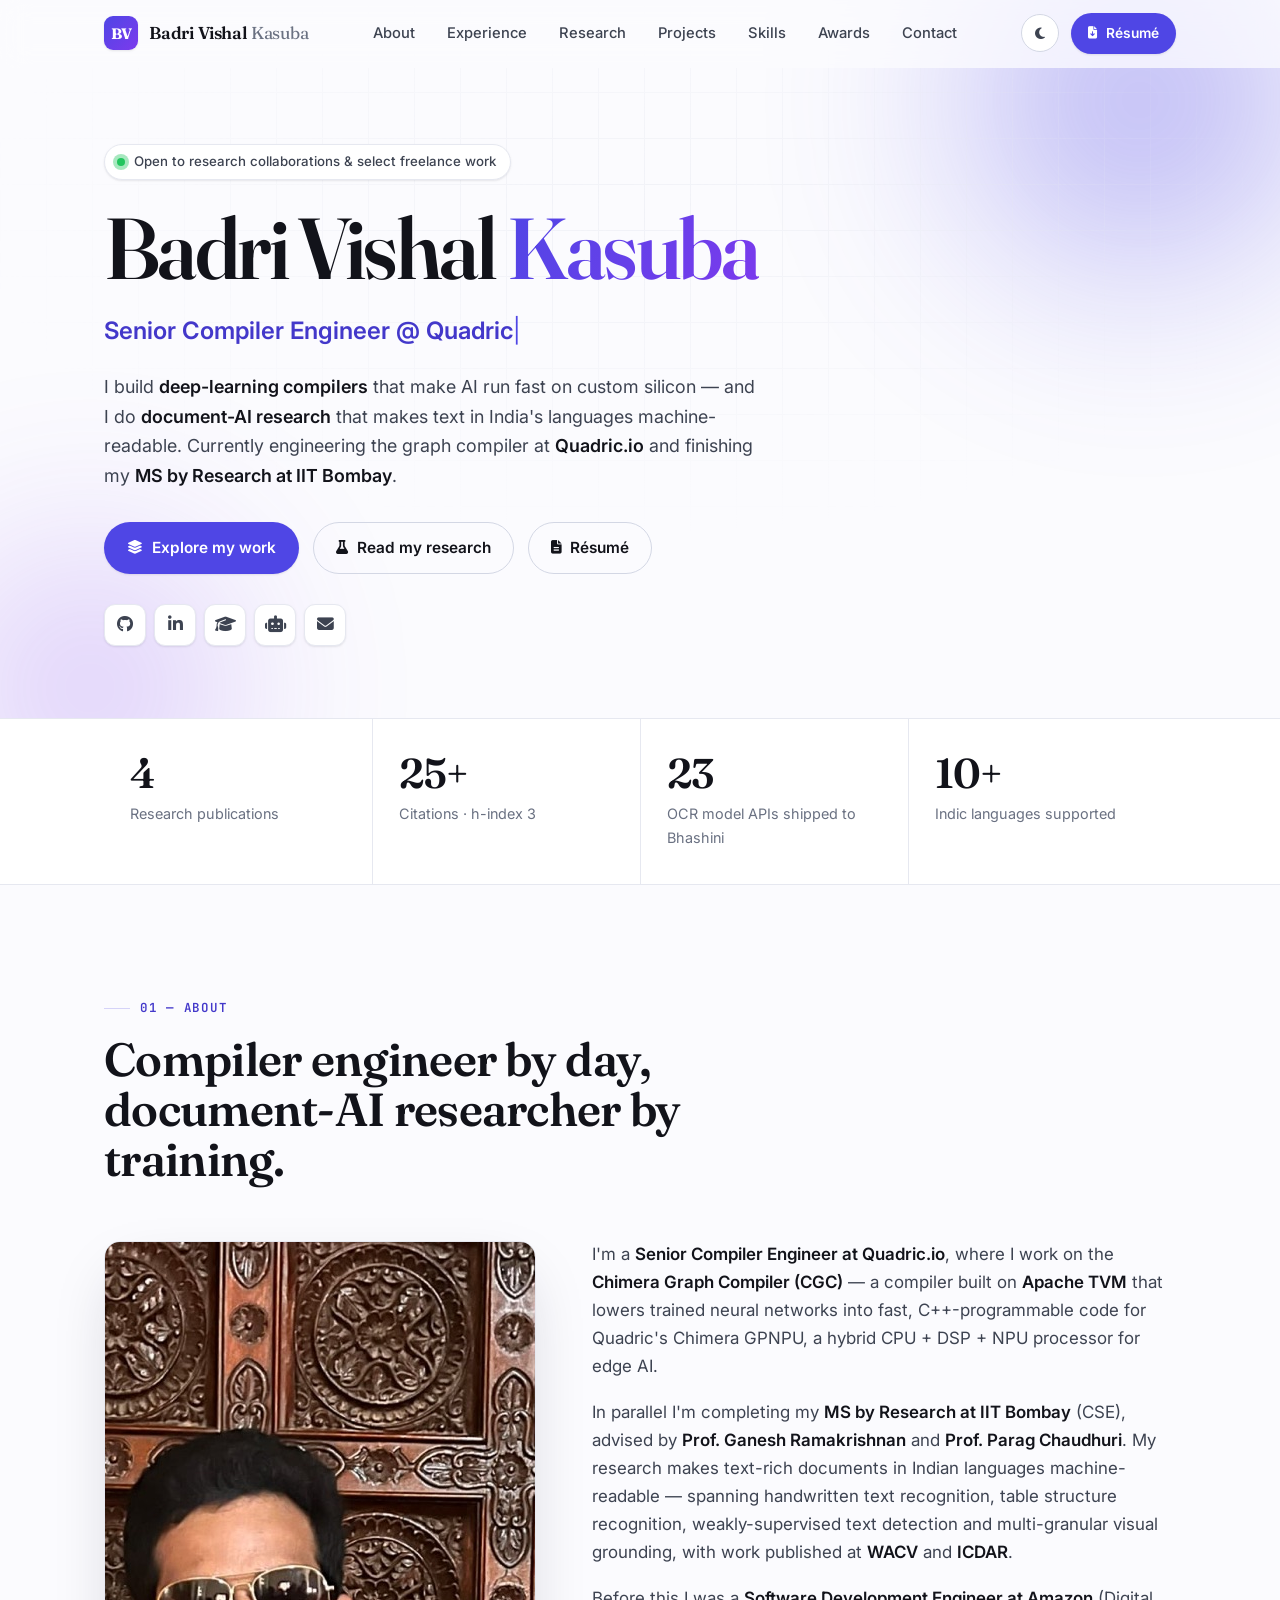
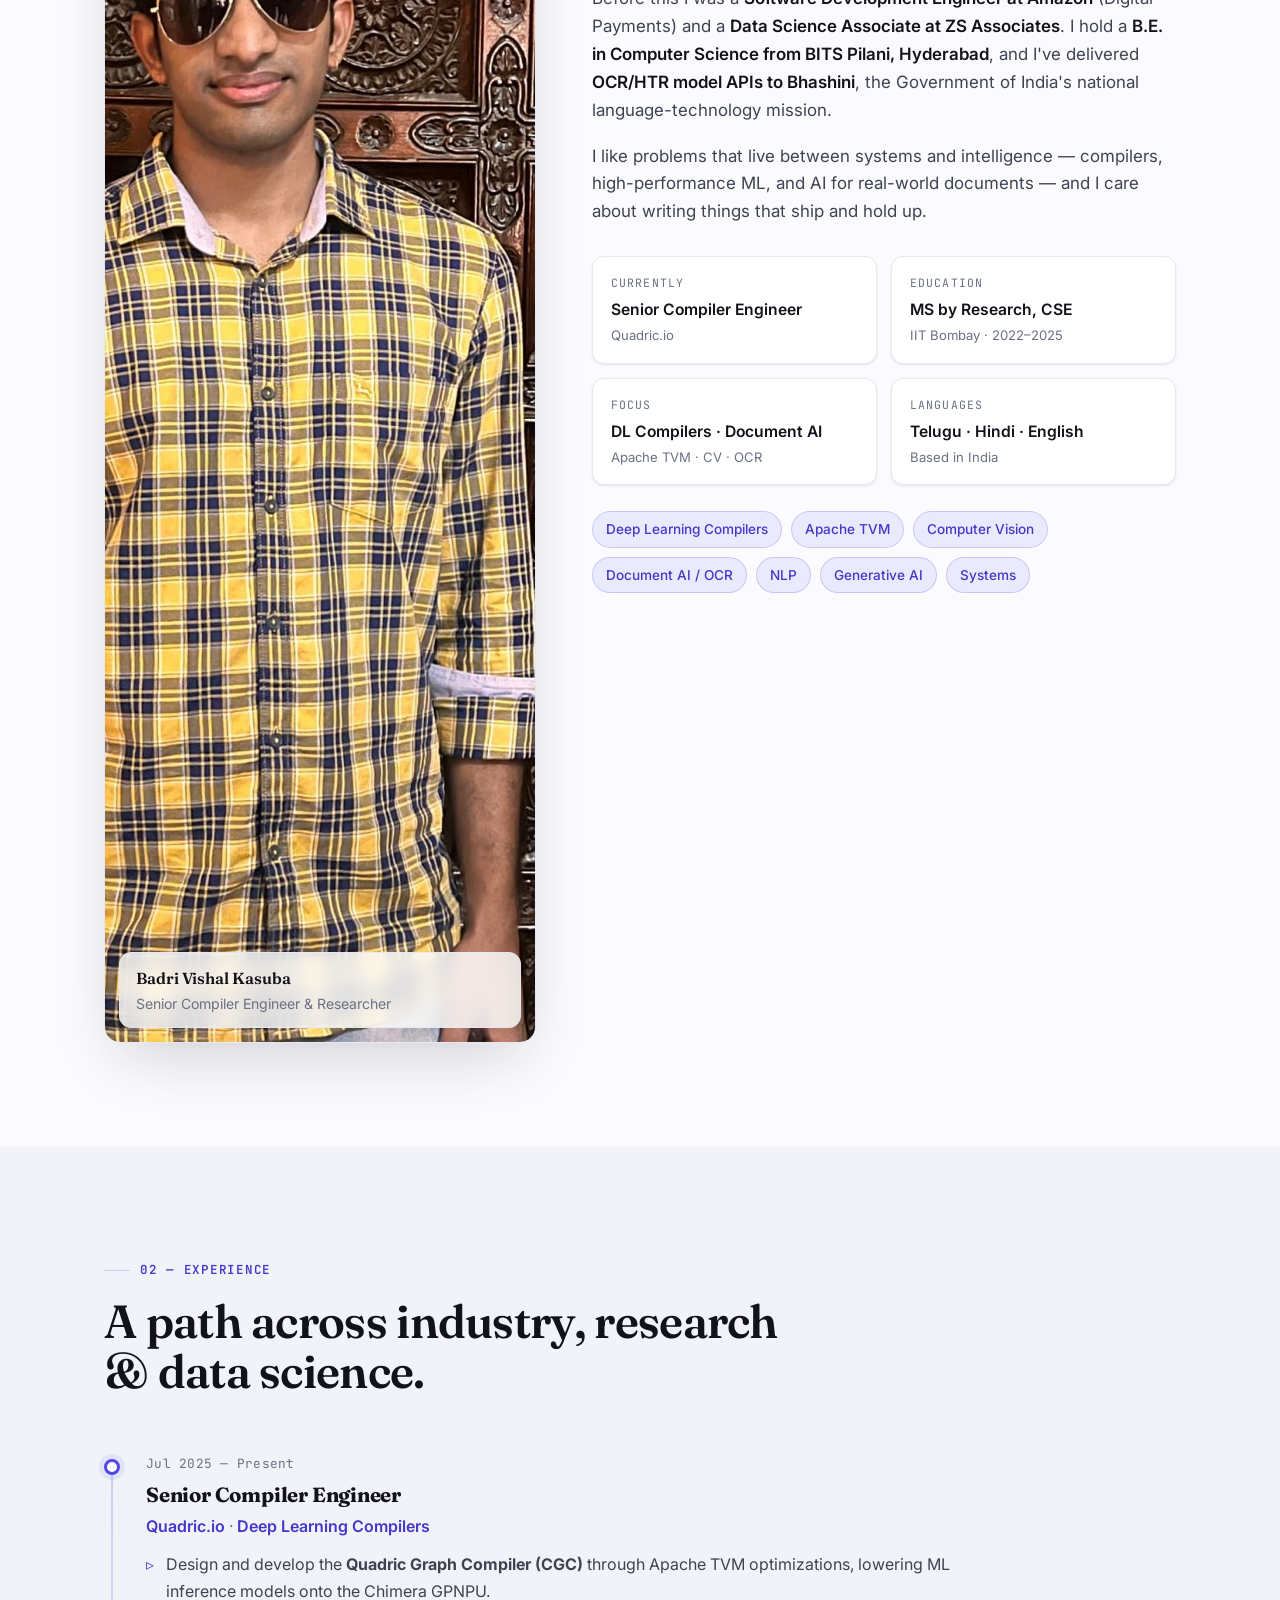
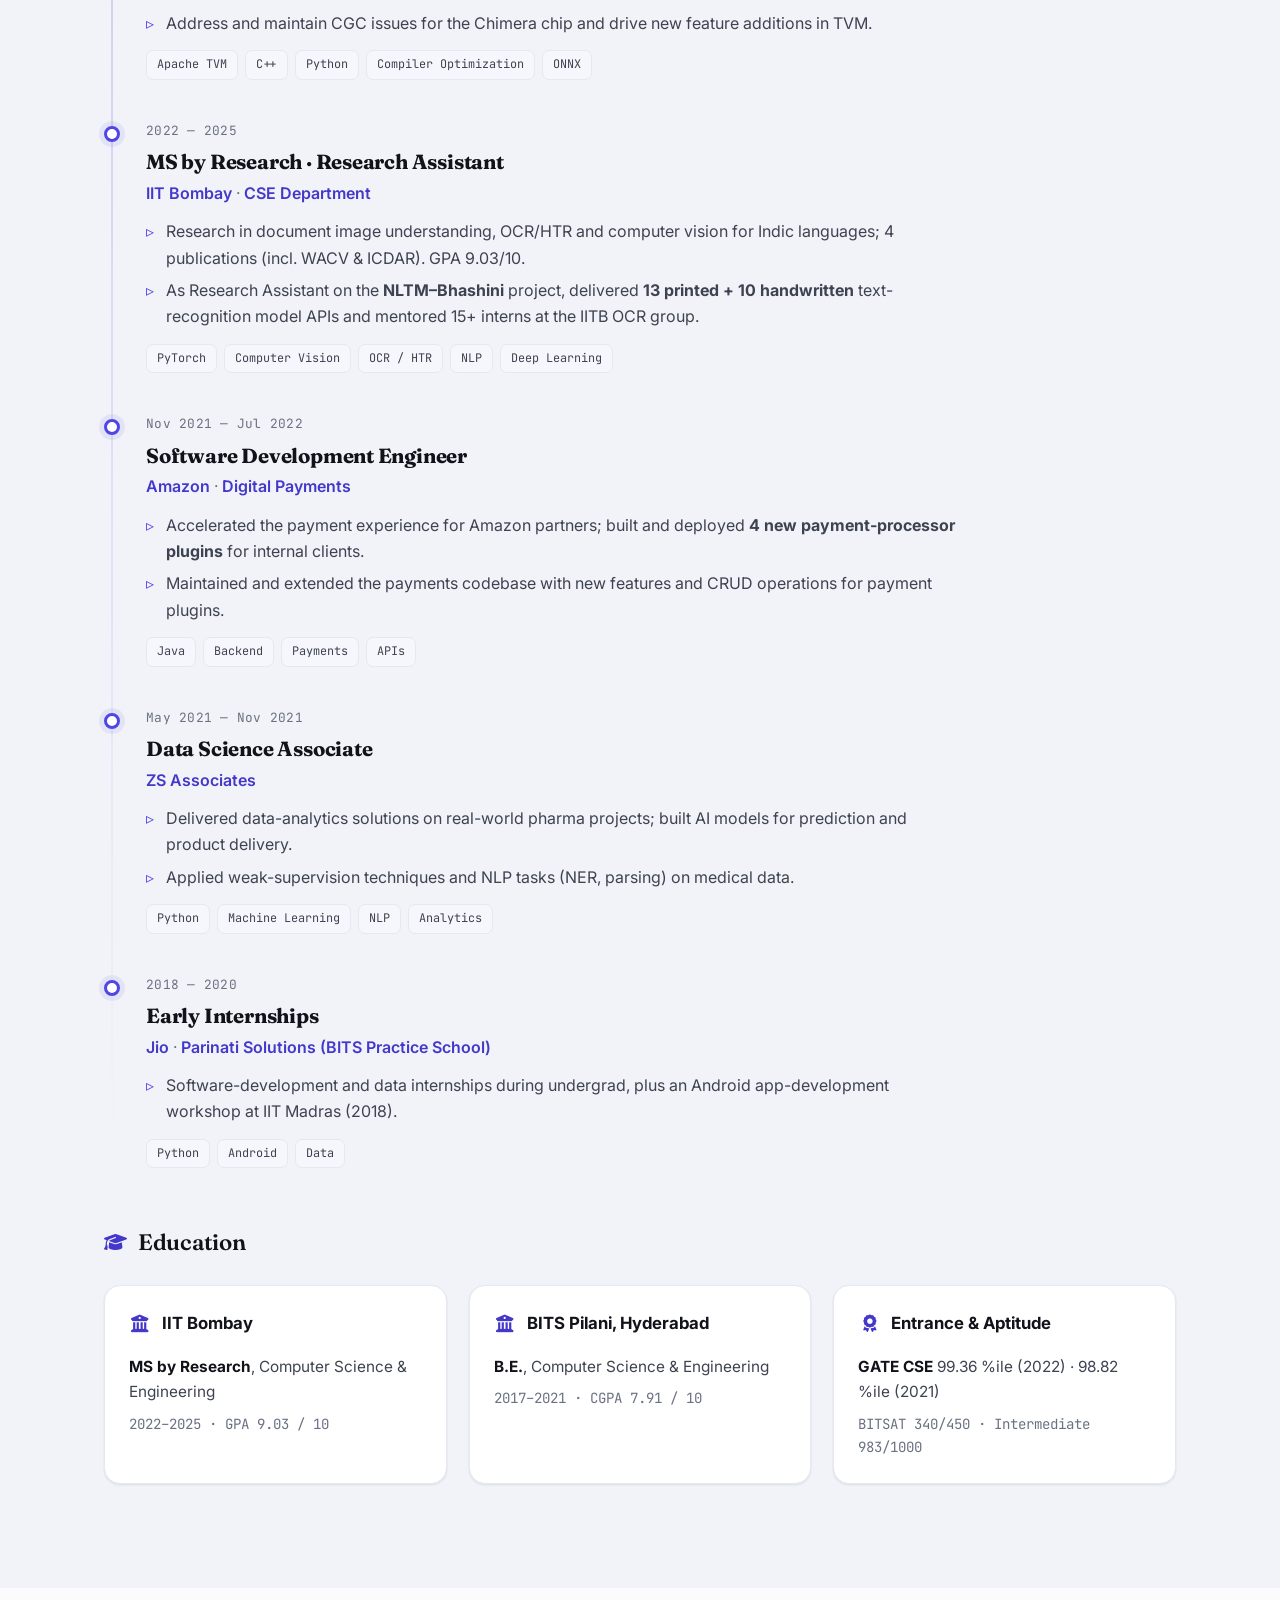
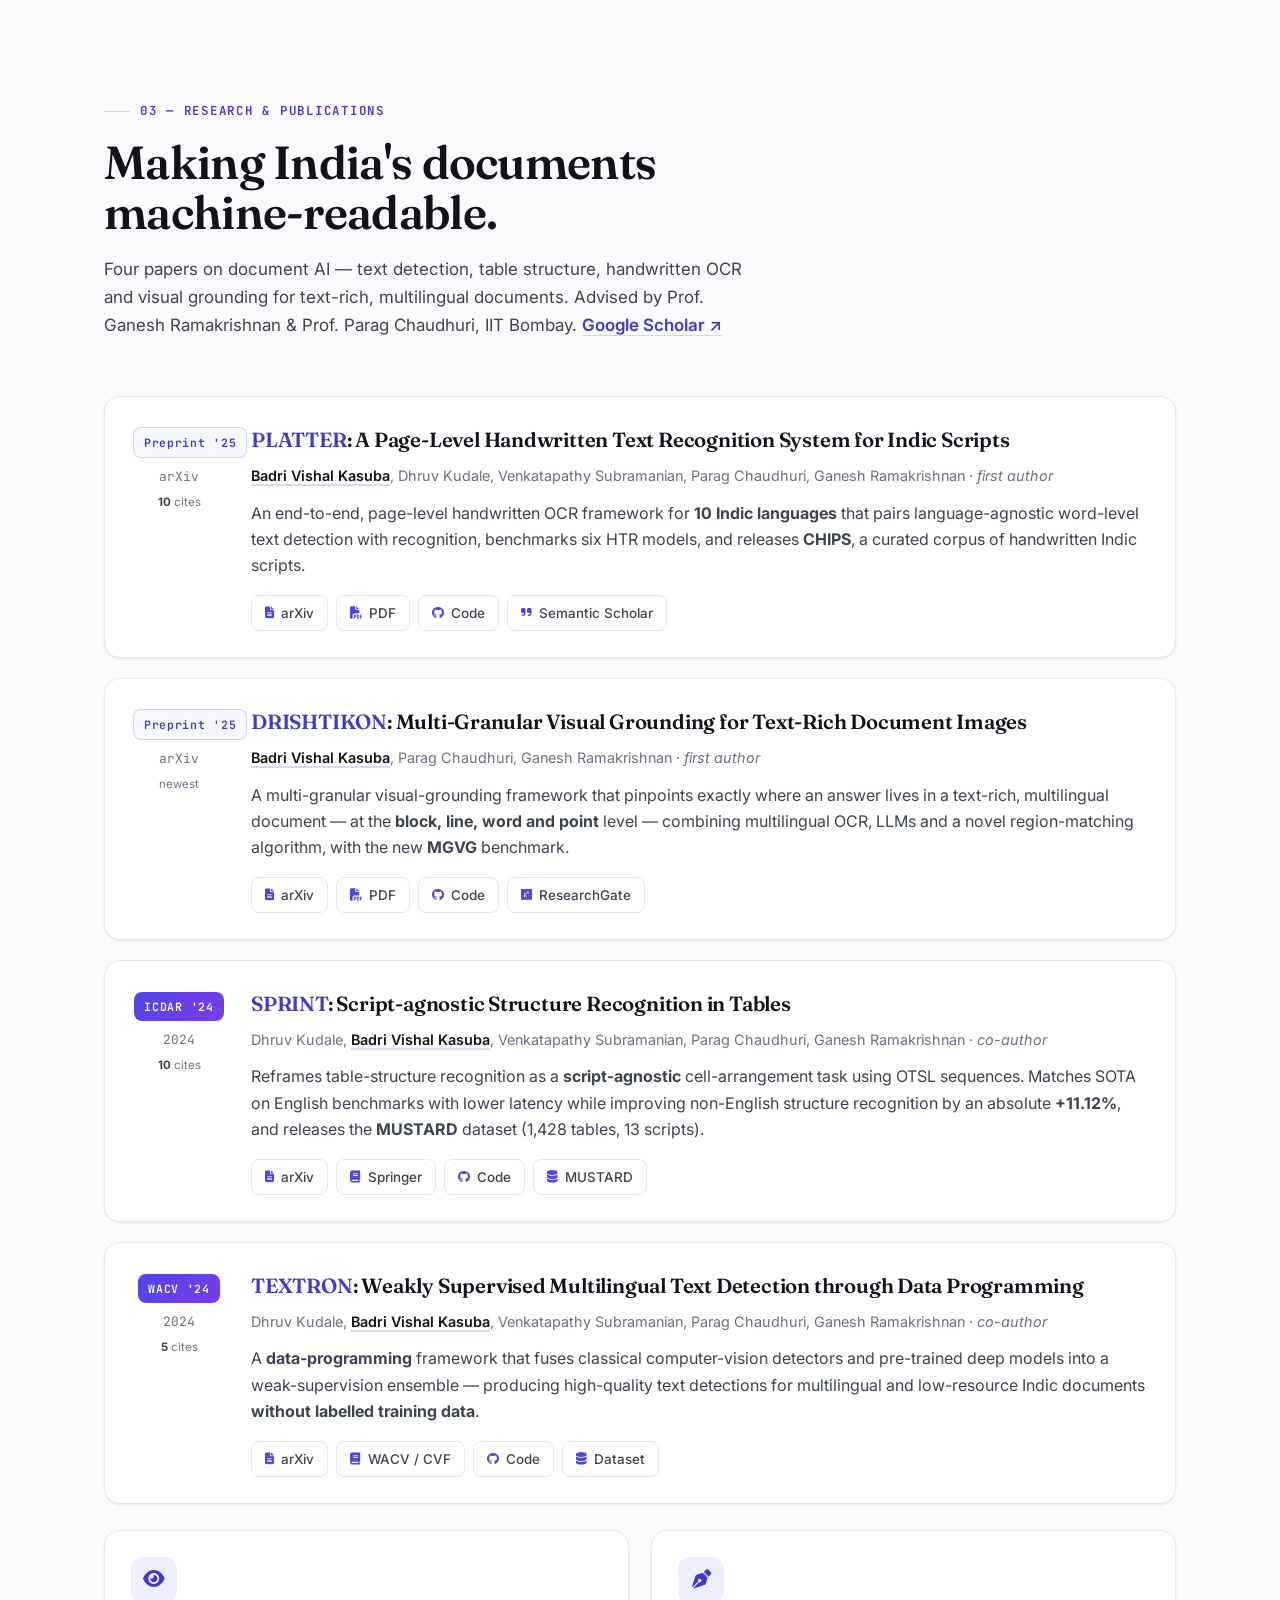
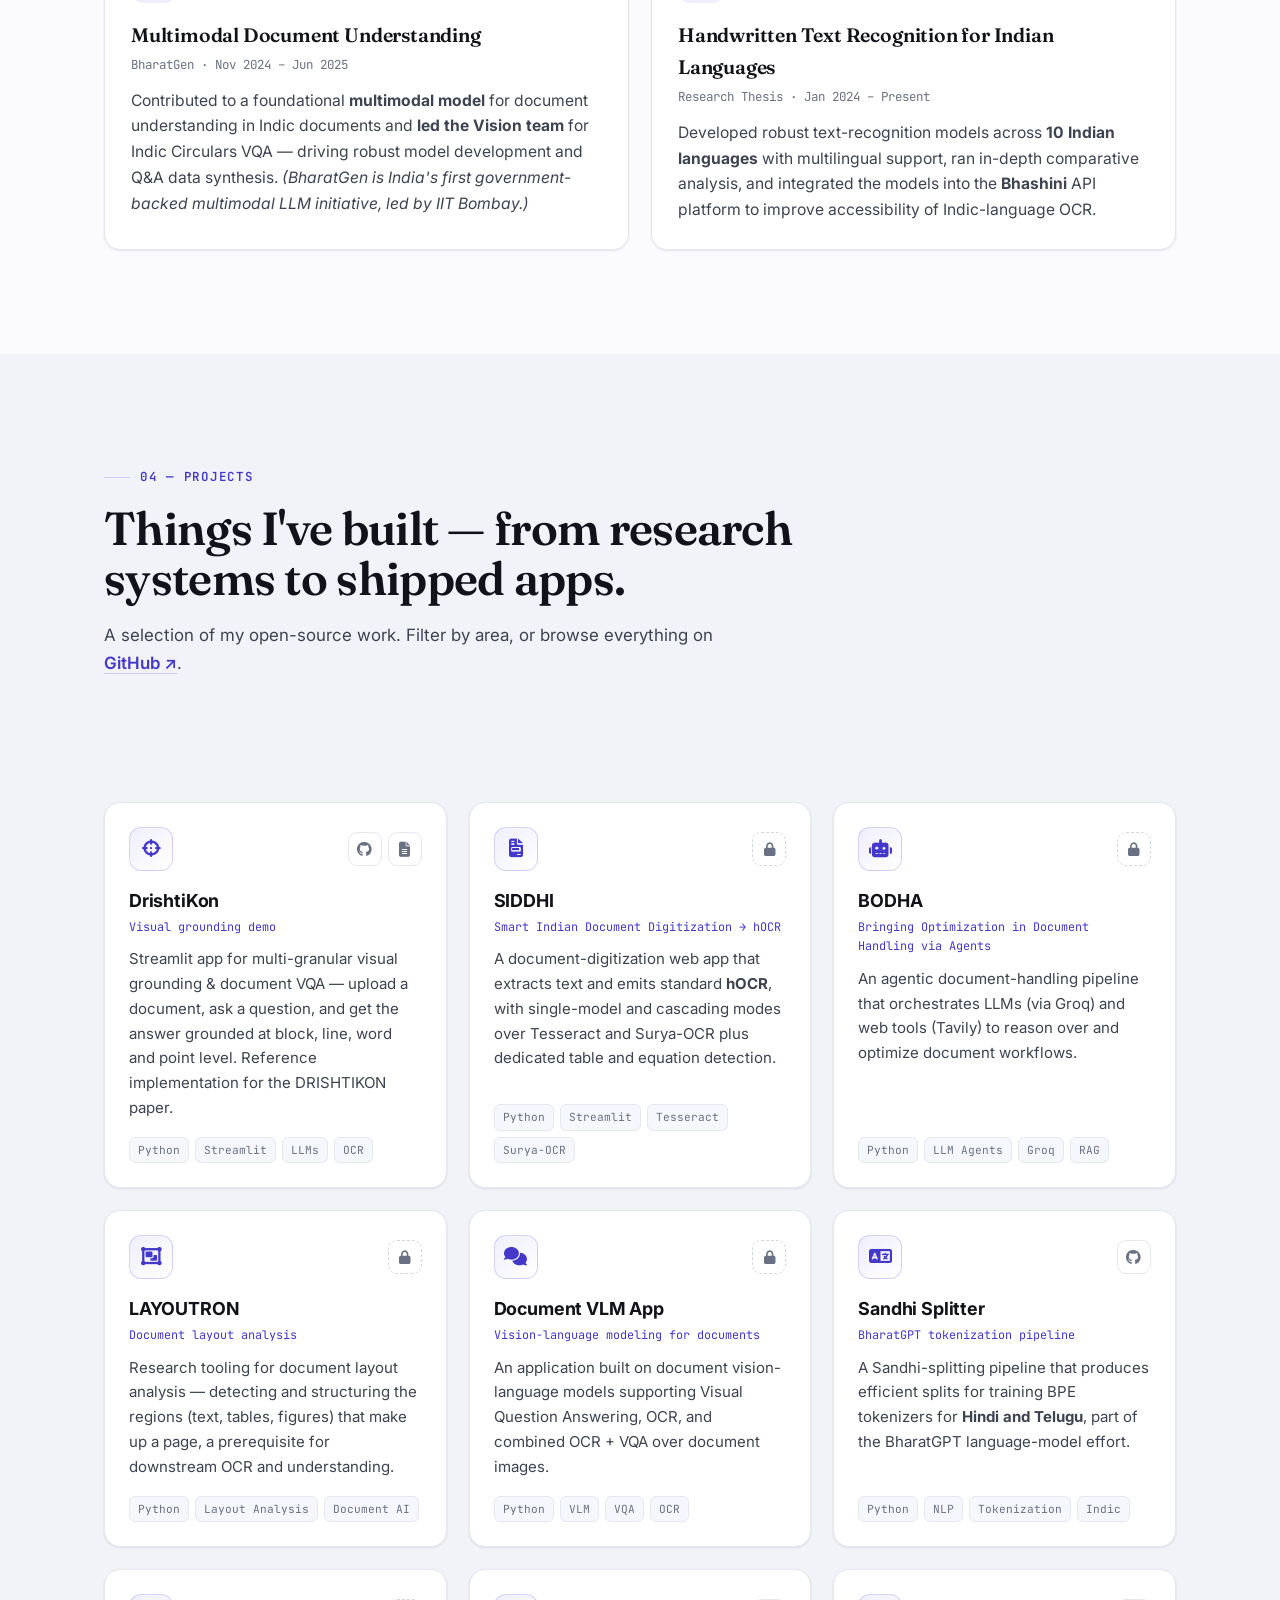
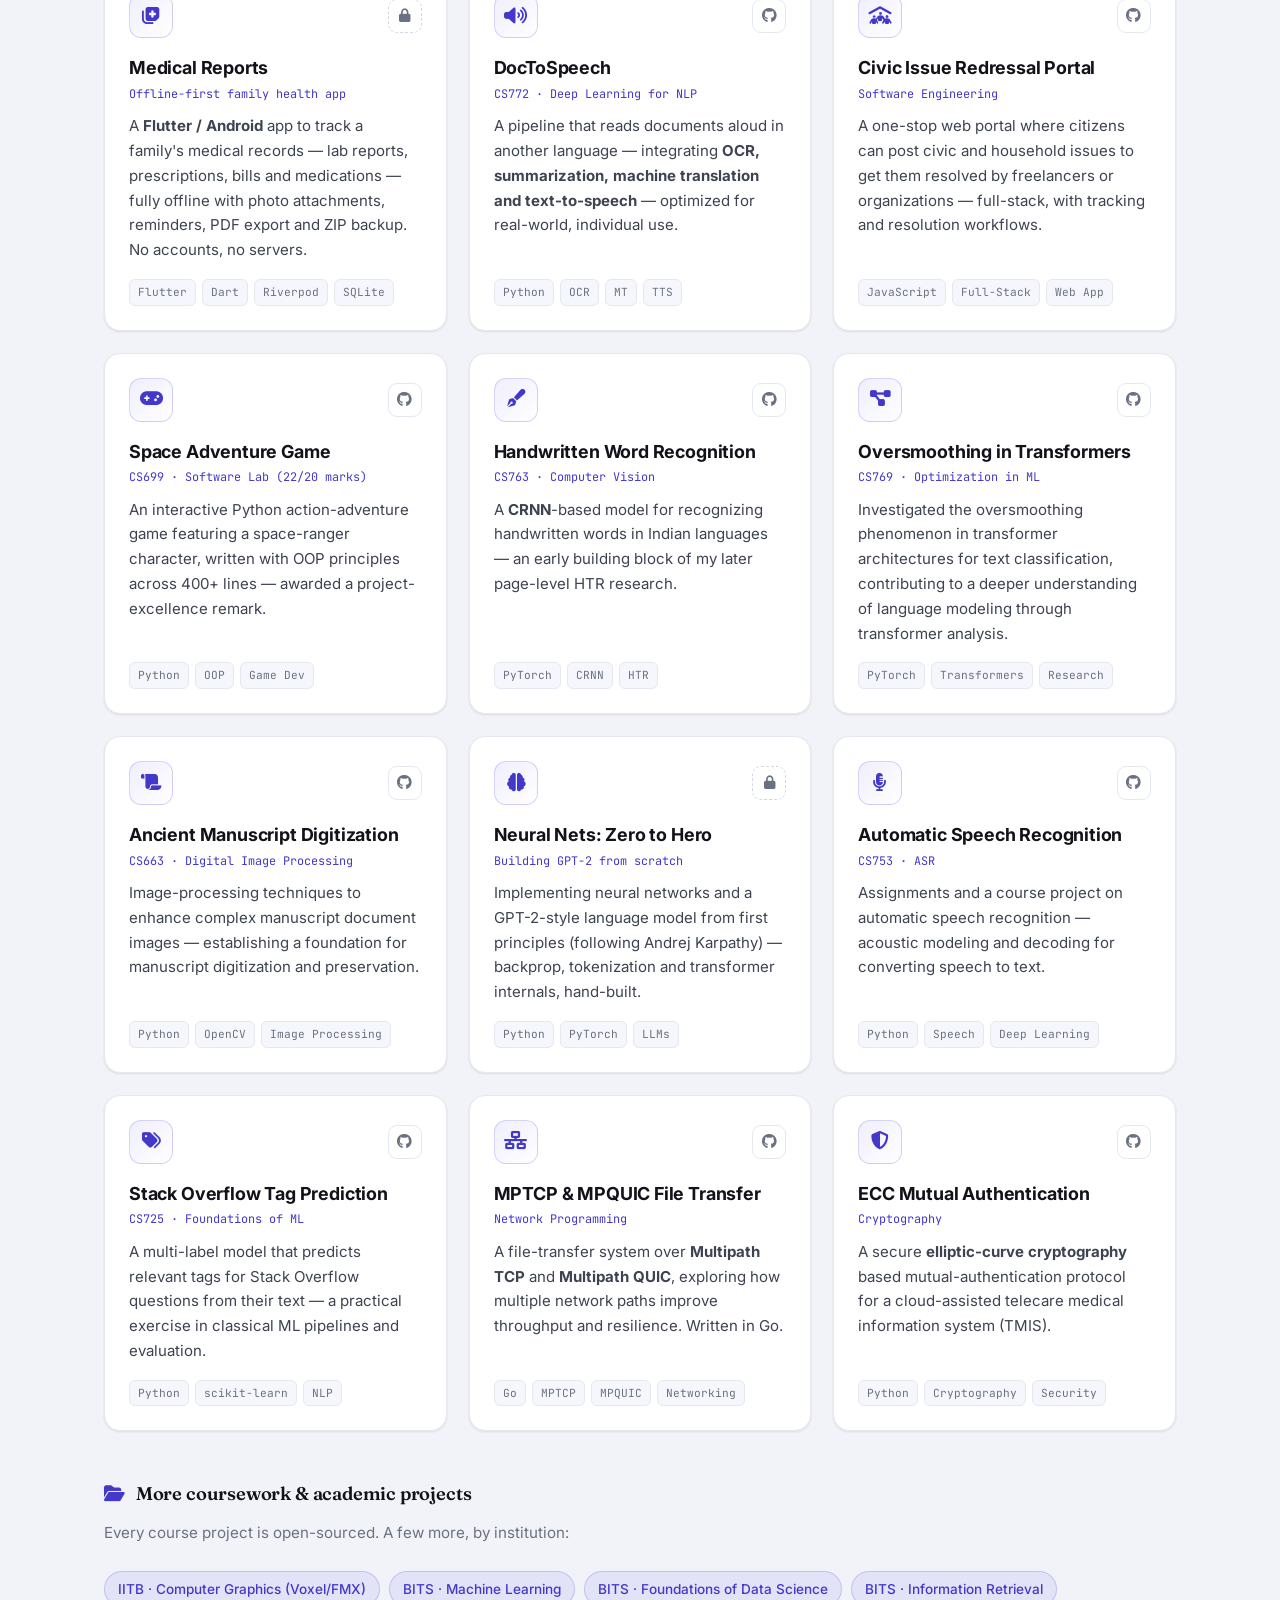
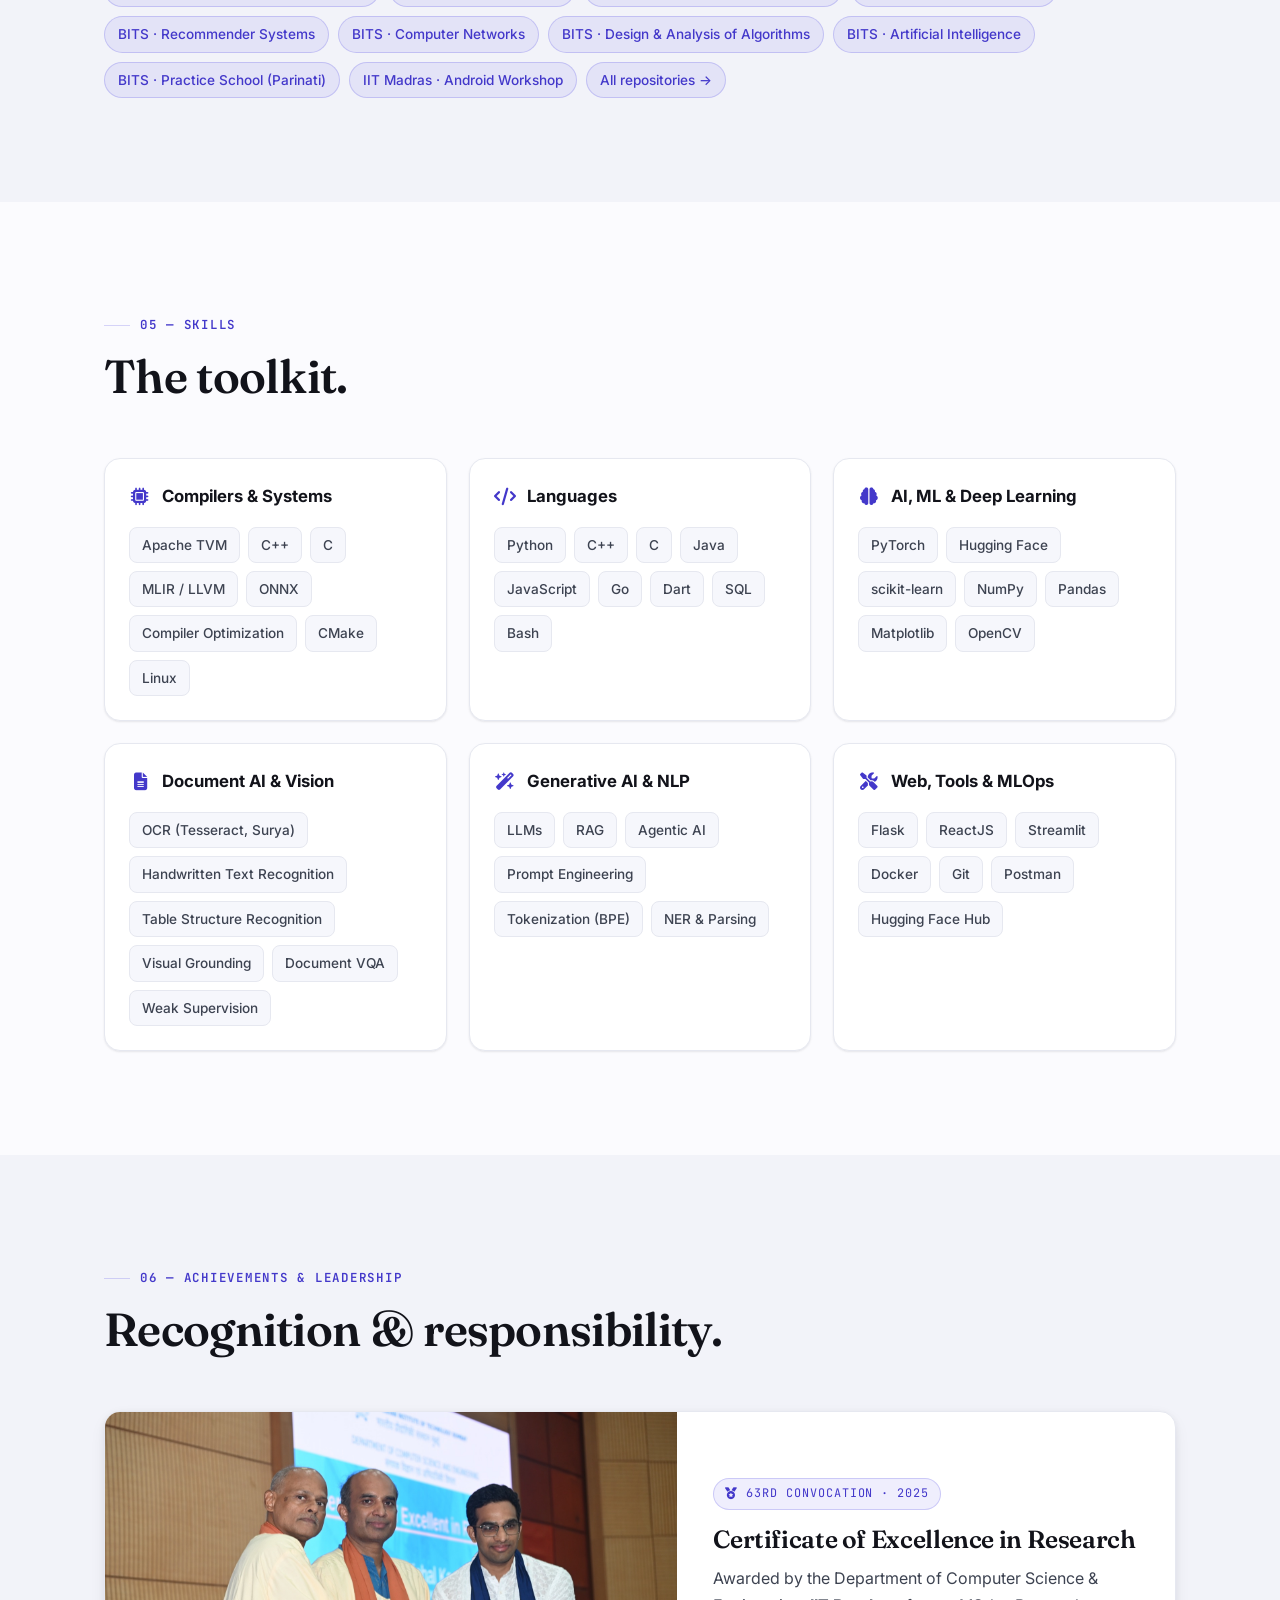
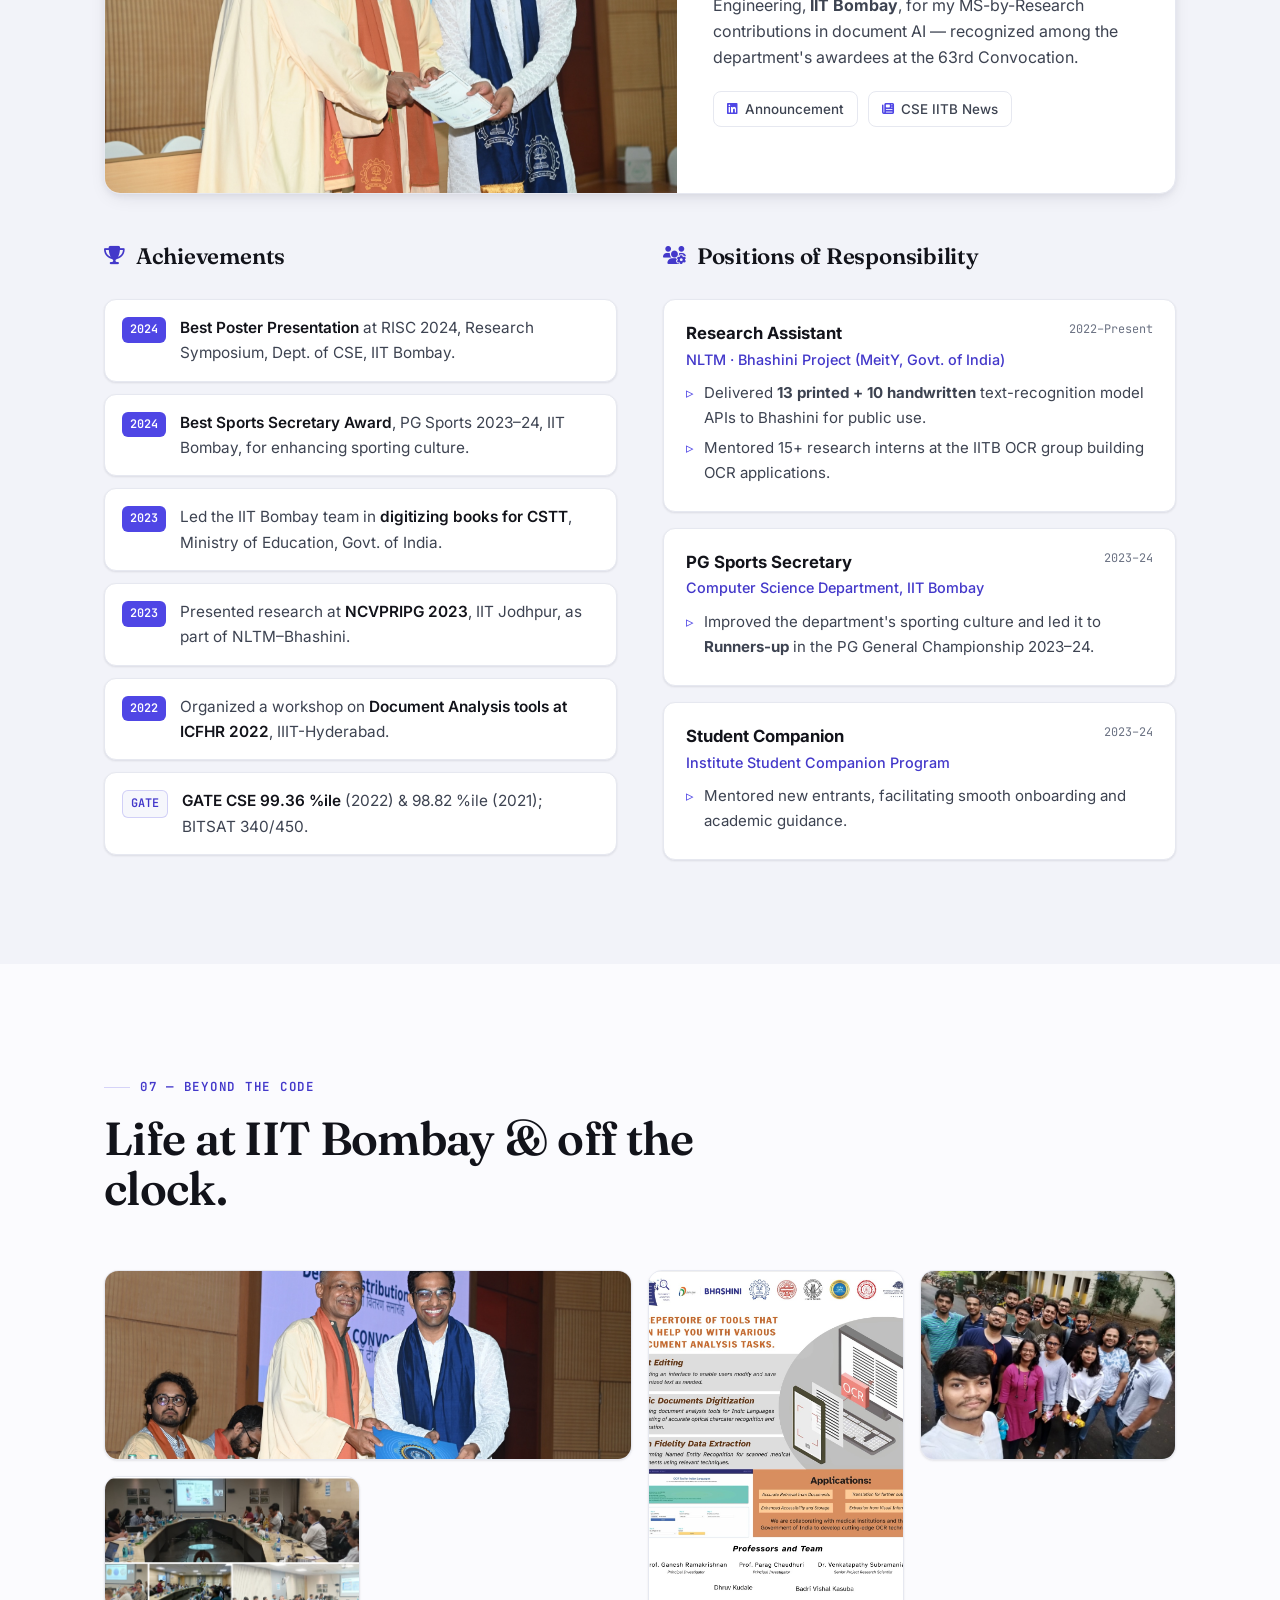
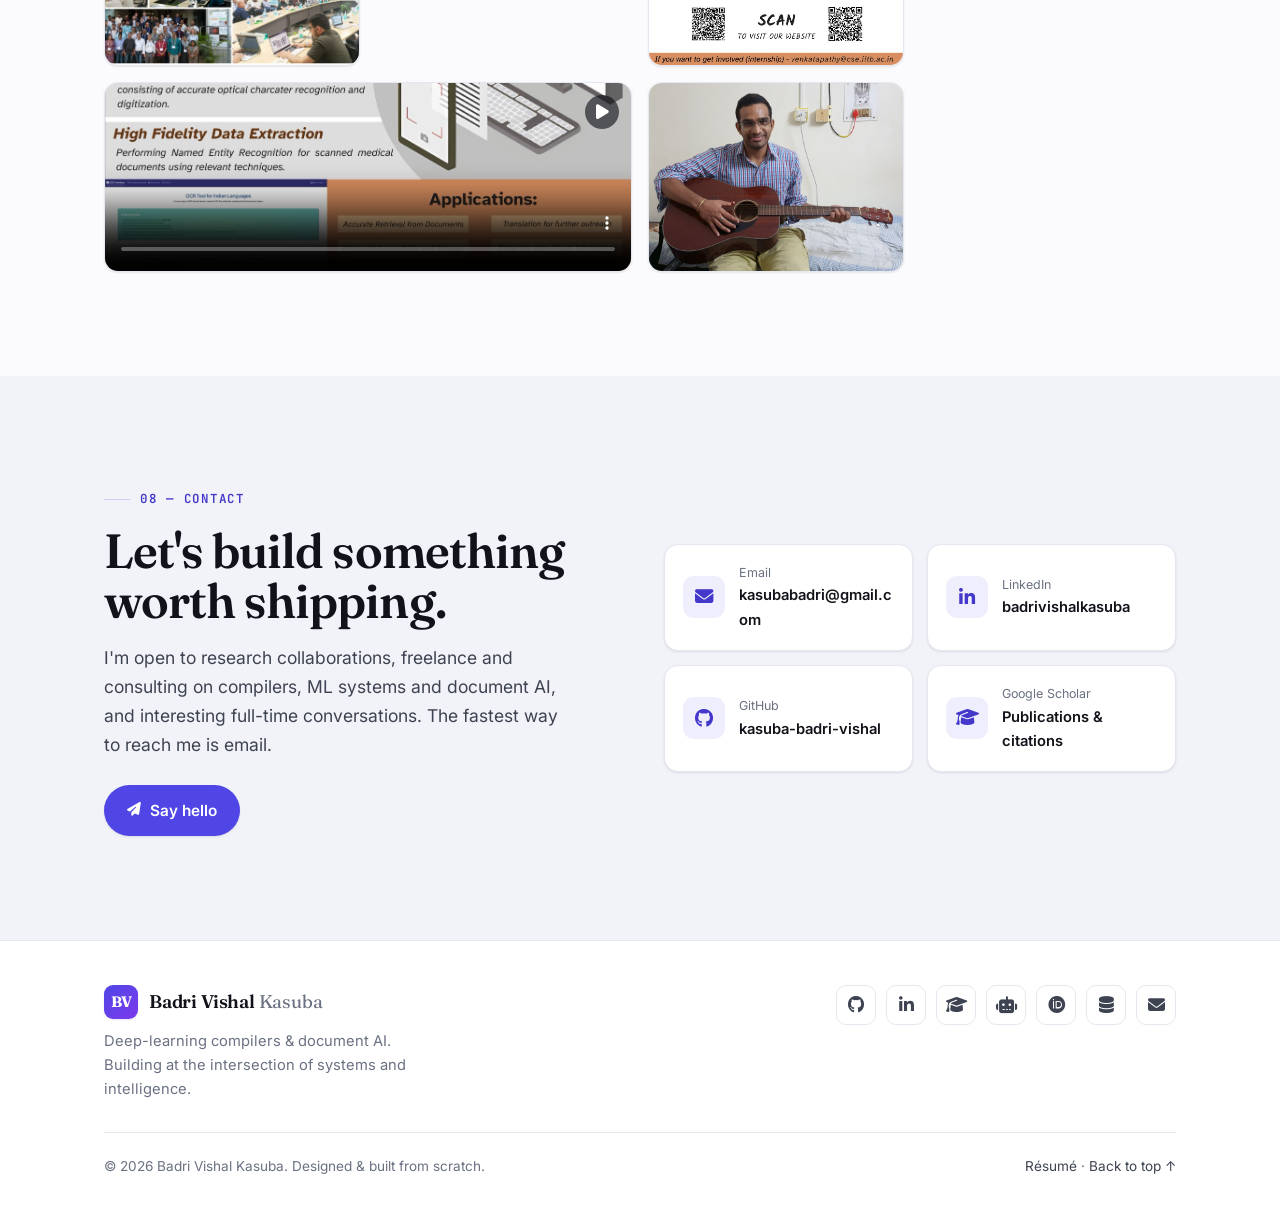
==== commit 9a5aae4b: "Replace private-repo links with lock indicator; drop dead coursework chips Several repos (SIDDHI, BO" ====
--- a/index.html
+++ b/index.html
@@ -435,7 +435,7 @@
         <article class="proj reveal" data-cat="research">
           <div class="proj-top">
             <div class="proj-icon"><i class="fas fa-file-invoice"></i></div>
-            <div class="proj-links"><a href="https://github.com/kasuba-badri-vishal/SIDDHI" target="_blank" rel="noopener" aria-label="GitHub"><i class="fab fa-github"></i></a></div>
+            <div class="proj-links"><span class="proj-private" title="Private research repository"><i class="fas fa-lock"></i></span></div>
           </div>
           <h3>SIDDHI</h3>
           <div class="sub">Smart Indian Document Digitization → hOCR</div>
@@ -446,7 +446,7 @@
         <article class="proj reveal" data-cat="research">
           <div class="proj-top">
             <div class="proj-icon"><i class="fas fa-robot"></i></div>
-            <div class="proj-links"><a href="https://github.com/kasuba-badri-vishal/BODHA" target="_blank" rel="noopener" aria-label="GitHub"><i class="fab fa-github"></i></a></div>
+            <div class="proj-links"><span class="proj-private" title="Private research repository"><i class="fas fa-lock"></i></span></div>
           </div>
           <h3>BODHA</h3>
           <div class="sub">Bringing Optimization in Document Handling via Agents</div>
@@ -457,7 +457,7 @@
         <article class="proj reveal" data-cat="research">
           <div class="proj-top">
             <div class="proj-icon"><i class="fas fa-object-group"></i></div>
-            <div class="proj-links"><a href="https://github.com/kasuba-badri-vishal/LAYOUTRON" target="_blank" rel="noopener" aria-label="GitHub"><i class="fab fa-github"></i></a></div>
+            <div class="proj-links"><span class="proj-private" title="Private research repository"><i class="fas fa-lock"></i></span></div>
           </div>
           <h3>LAYOUTRON</h3>
           <div class="sub">Document layout analysis</div>
@@ -468,7 +468,7 @@
         <article class="proj reveal" data-cat="research">
           <div class="proj-top">
             <div class="proj-icon"><i class="fas fa-comments"></i></div>
-            <div class="proj-links"><a href="https://github.com/kasuba-badri-vishal/doc_vlm_application" target="_blank" rel="noopener" aria-label="GitHub"><i class="fab fa-github"></i></a></div>
+            <div class="proj-links"><span class="proj-private" title="Private research repository"><i class="fas fa-lock"></i></span></div>
           </div>
           <h3>Document VLM App</h3>
           <div class="sub">Vision-language modeling for documents</div>
@@ -491,7 +491,7 @@
         <article class="proj reveal" data-cat="apps">
           <div class="proj-top">
             <div class="proj-icon"><i class="fas fa-notes-medical"></i></div>
-            <div class="proj-links"><a href="https://github.com/kasuba-badri-vishal/medical-reports-app" target="_blank" rel="noopener" aria-label="GitHub"><i class="fab fa-github"></i></a></div>
+            <div class="proj-links"><span class="proj-private" title="Private repository"><i class="fas fa-lock"></i></span></div>
           </div>
           <h3>Medical Reports</h3>
           <div class="sub">Offline-first family health app</div>
@@ -569,7 +569,7 @@
         <article class="proj reveal" data-cat="ml">
           <div class="proj-top">
             <div class="proj-icon"><i class="fas fa-brain"></i></div>
-            <div class="proj-links"><a href="https://github.com/kasuba-badri-vishal/neural_networks_zero_to_hero" target="_blank" rel="noopener" aria-label="GitHub"><i class="fab fa-github"></i></a></div>
+            <div class="proj-links"><span class="proj-private" title="Private repository"><i class="fas fa-lock"></i></span></div>
           </div>
           <h3>Neural Nets: Zero to Hero</h3>
           <div class="sub">Building GPT-2 from scratch</div>
@@ -629,9 +629,7 @@
         <div class="block-title" style="font-size:1.15rem"><i class="fas fa-folder-open"></i> More coursework &amp; academic projects</div>
         <p style="color:var(--muted);margin:-14px 0 18px;font-size:0.95rem">Every course project is open-sourced. A few more, by institution:</p>
         <div class="focus-tags">
-          <a class="chip" href="https://github.com/kasuba-badri-vishal/iitb_ms_research_works" target="_blank" rel="noopener">IITB · MS Research Works hub</a>
           <a class="chip" href="https://github.com/kasuba-badri-vishal/iitb-cs675-computer-graphics" target="_blank" rel="noopener">IITB · Computer Graphics (Voxel/FMX)</a>
-          <a class="chip" href="https://github.com/kasuba-badri-vishal/docagent" target="_blank" rel="noopener">Doc Agent</a>
           <a class="chip" href="https://github.com/kasuba-badri-vishal/bits-cs-f464-machine-learning" target="_blank" rel="noopener">BITS · Machine Learning</a>
           <a class="chip" href="https://github.com/kasuba-badri-vishal/bits-cs-f320-foundations-of-data-science" target="_blank" rel="noopener">BITS · Foundations of Data Science</a>
           <a class="chip" href="https://github.com/kasuba-badri-vishal/bits-cs-f469-information-retrieval" target="_blank" rel="noopener">BITS · Information Retrieval</a>
@@ -641,7 +639,7 @@
           <a class="chip" href="https://github.com/kasuba-badri-vishal/bits-cs-f407-artificial-intelligence" target="_blank" rel="noopener">BITS · Artificial Intelligence</a>
           <a class="chip" href="https://github.com/kasuba-badri-vishal/bits-f221-practise-school-1" target="_blank" rel="noopener">BITS · Practice School (Parinati)</a>
           <a class="chip" href="https://github.com/kasuba-badri-vishal/iitm-summer-project-workshop" target="_blank" rel="noopener">IIT Madras · Android Workshop</a>
-          <a class="chip" href="https://github.com/kasuba-badri-vishal/DSA" target="_blank" rel="noopener">DSA &amp; Coding Practice</a>
+          <a class="chip" href="https://github.com/kasuba-badri-vishal?tab=repositories" target="_blank" rel="noopener">All repositories →</a>
         </div>
       </div>
     </div>
--- a/style.css
+++ b/style.css
@@ -397,6 +397,8 @@
 .proj-links a { width: 34px; height: 34px; border-radius: 9px; display: grid; place-items: center;
   color: var(--muted); border: 1px solid var(--border); transition: all 0.22s var(--ease); font-size: 0.95rem; }
 .proj-links a:hover { color: var(--accent-ink); border-color: var(--accent); transform: translateY(-2px); }
+.proj-private { width: 34px; height: 34px; border-radius: 9px; display: grid; place-items: center;
+  color: var(--muted); border: 1px dashed var(--border-strong); font-size: 0.82rem; cursor: help; }
 .proj h3 { font-size: 1.12rem; font-weight: 700; color: var(--text); letter-spacing: -0.01em; }
 .proj .sub { font-family: var(--font-mono); font-size: 0.74rem; color: var(--accent-ink); margin-top: 2px; }
 .proj p { color: var(--text-2); font-size: 0.94rem; margin-top: 10px; flex: 1; }
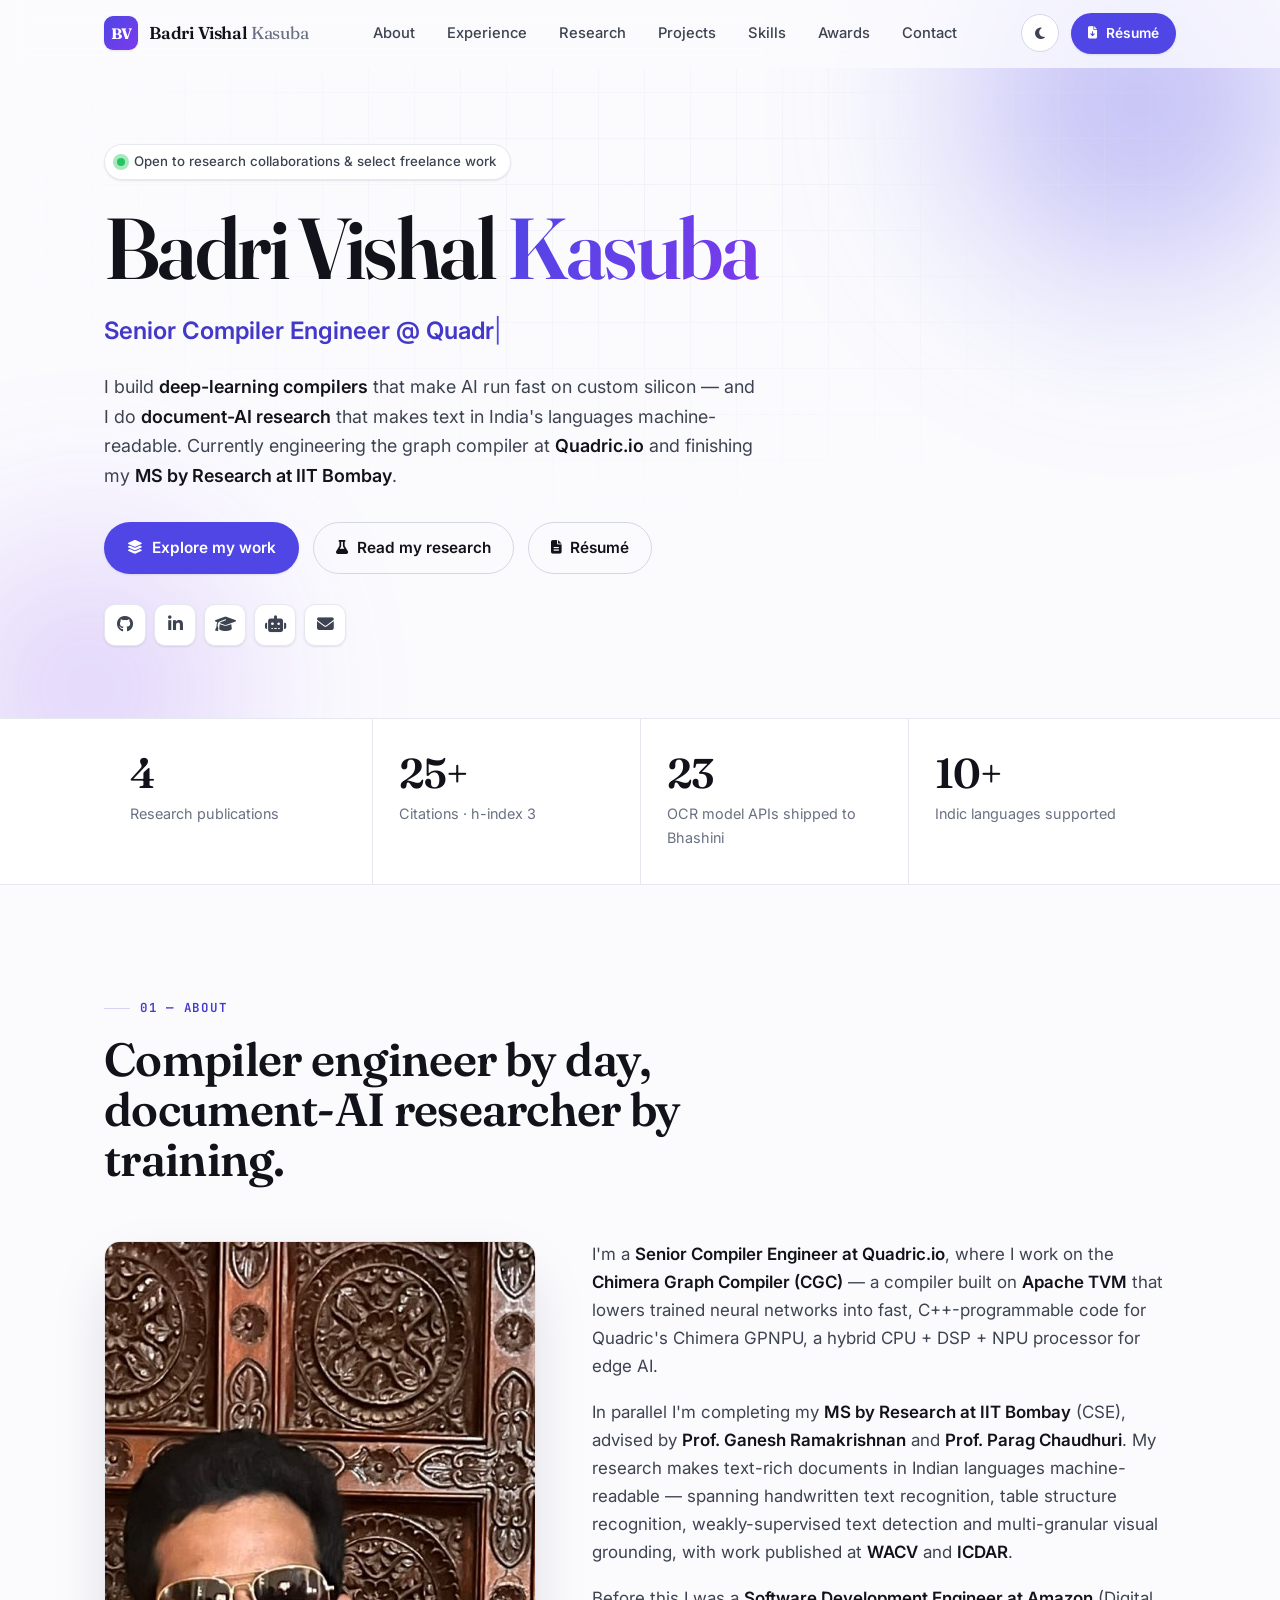
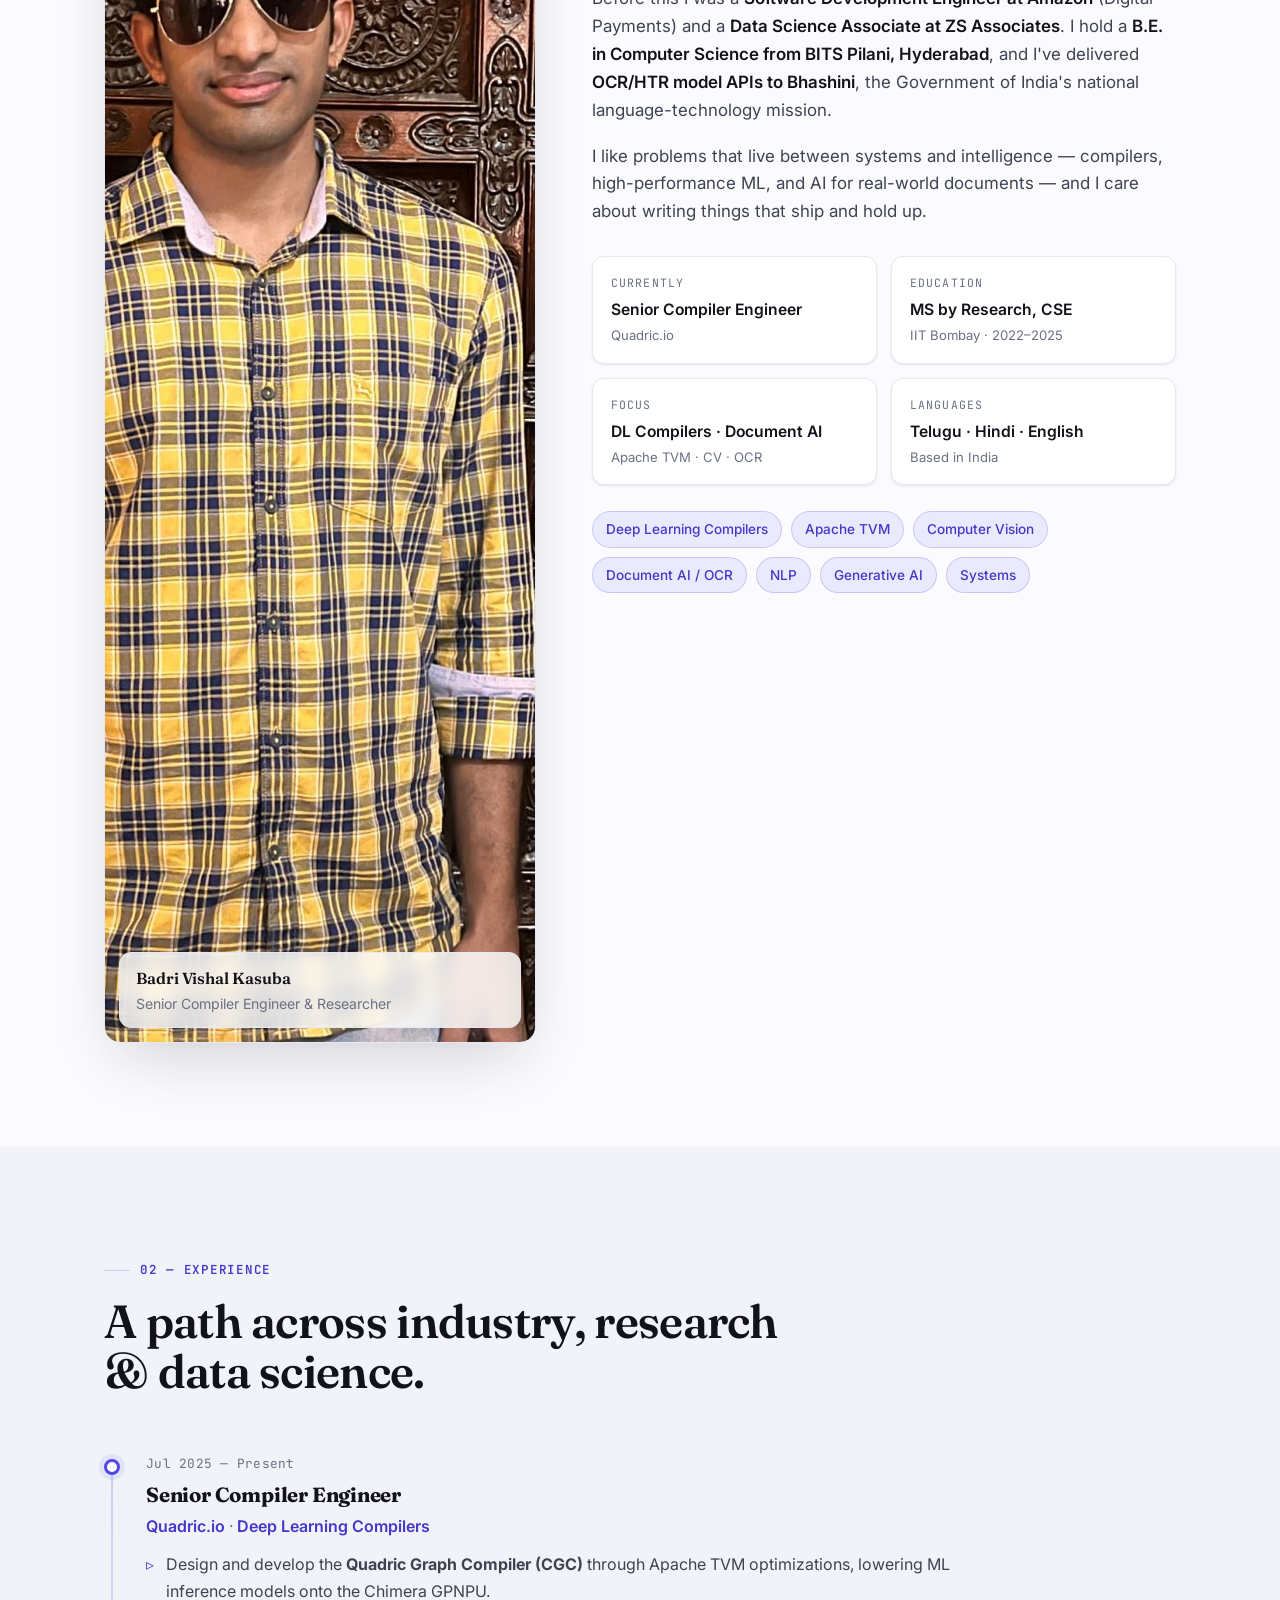
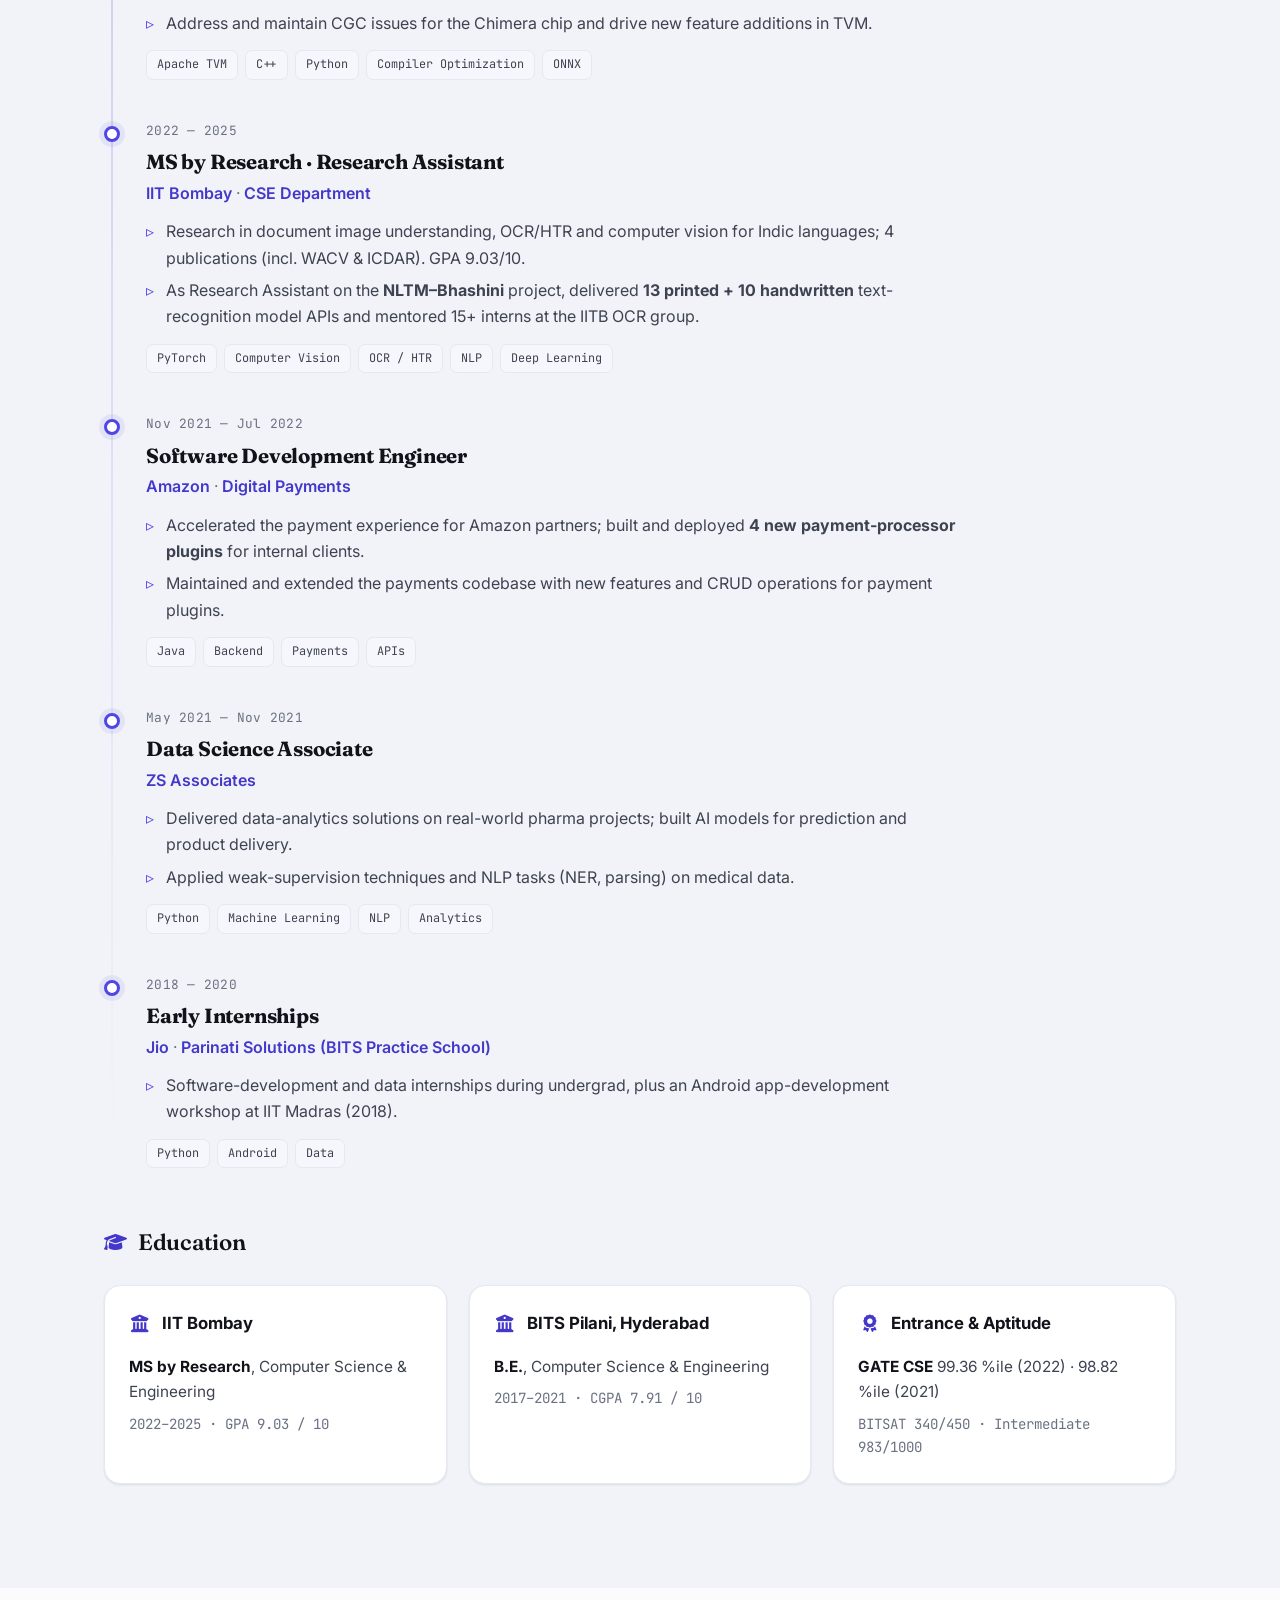
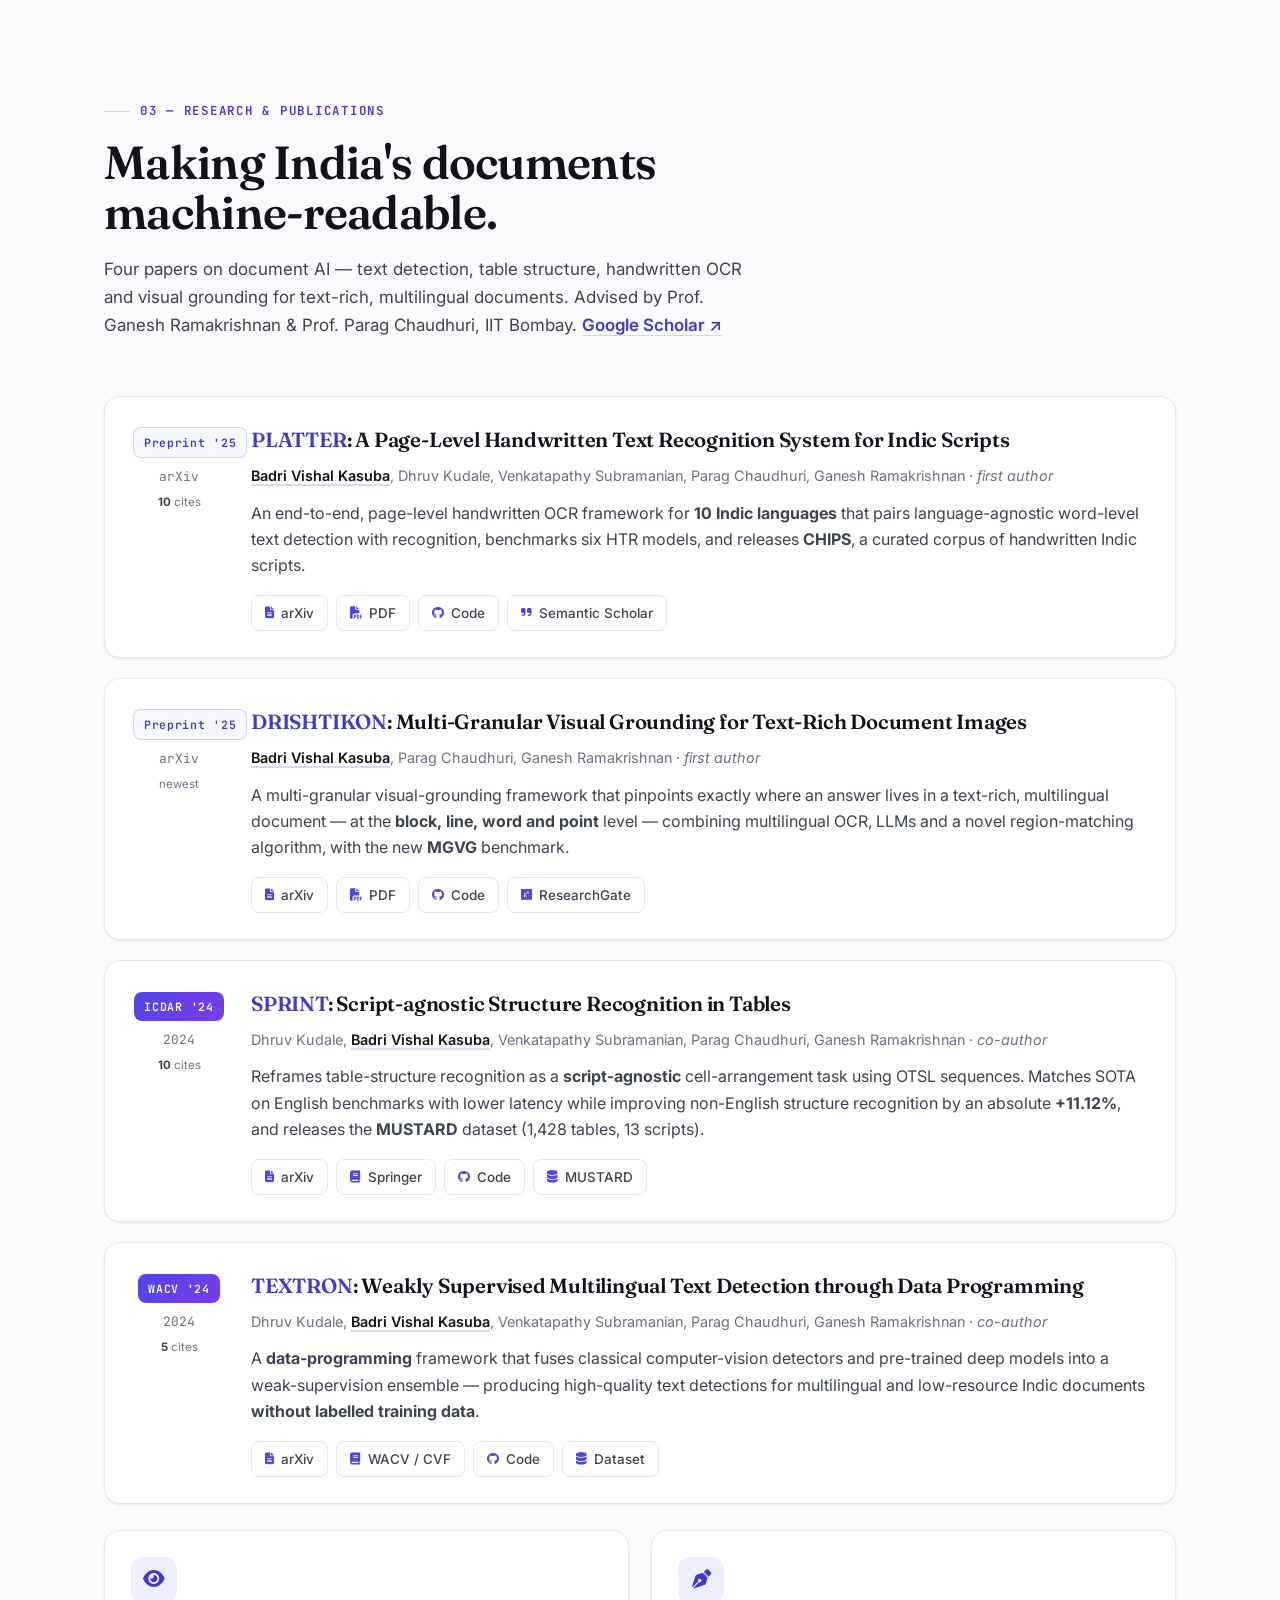
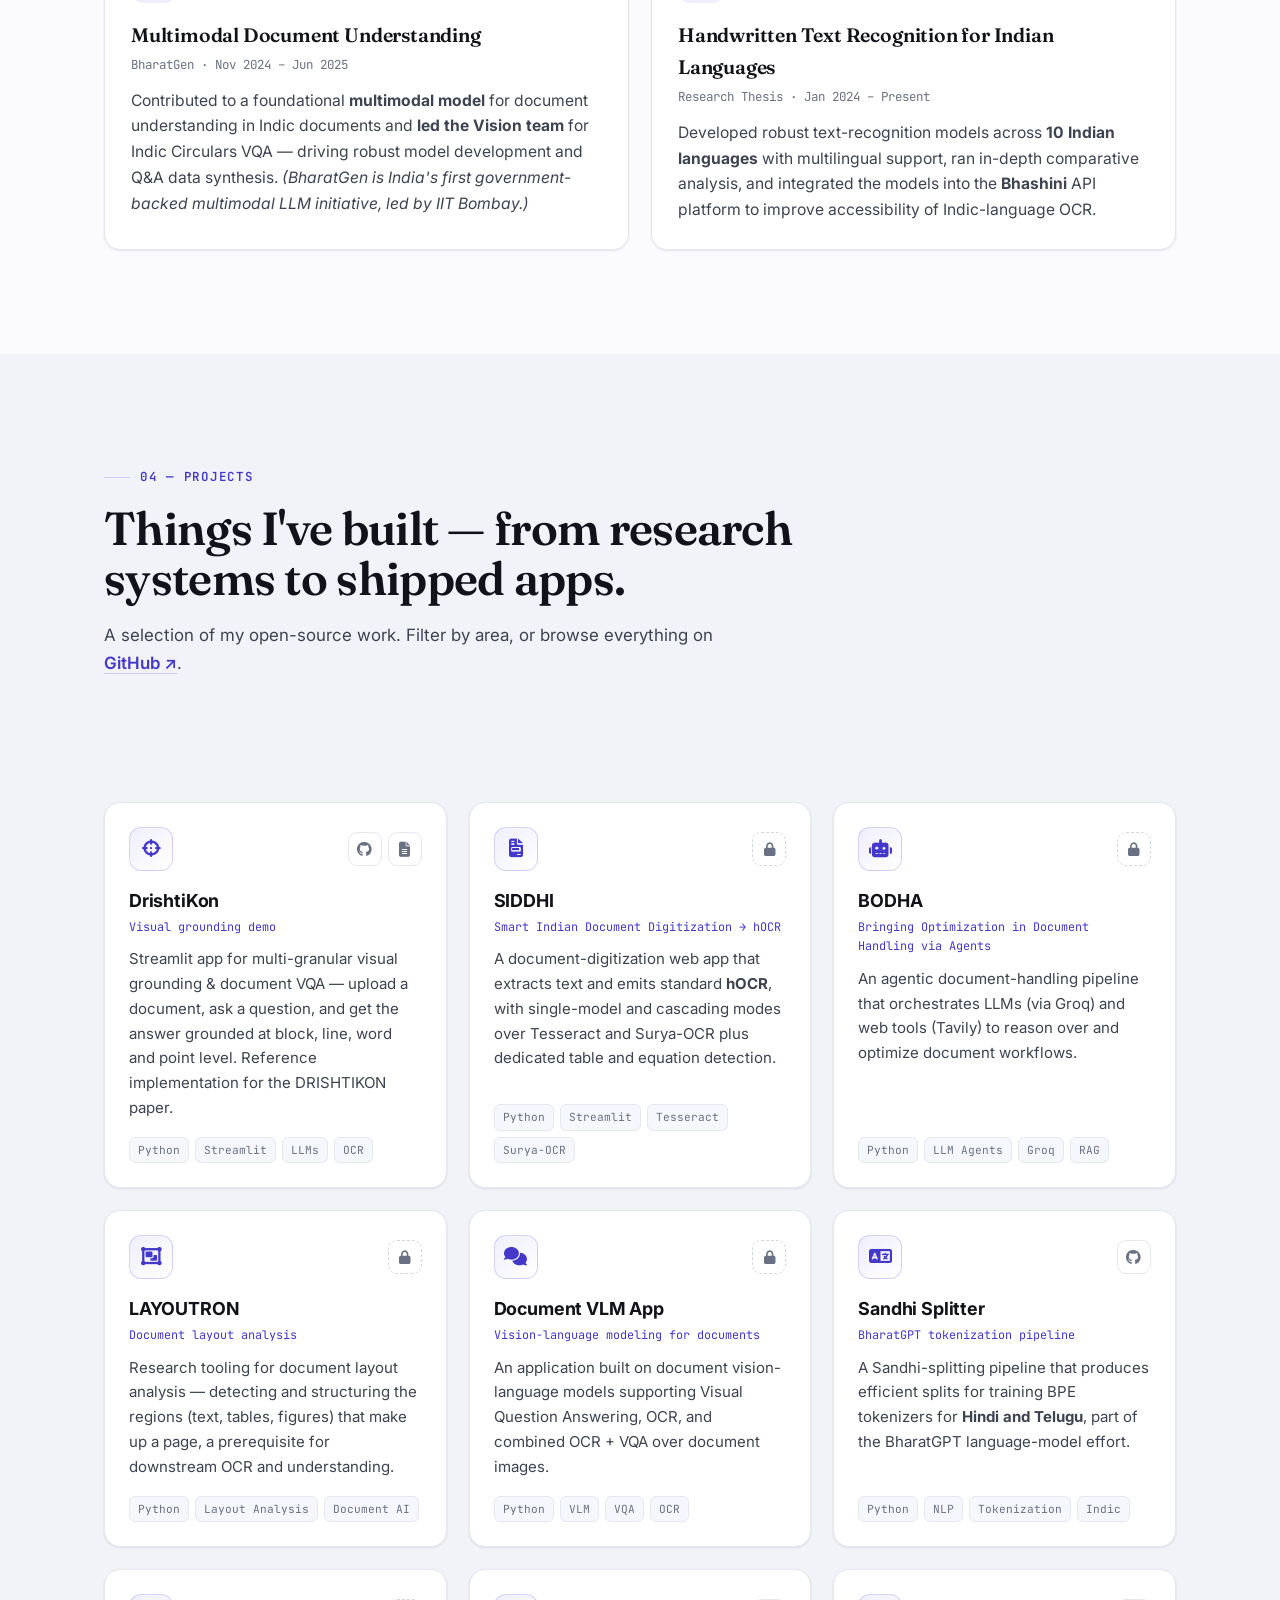
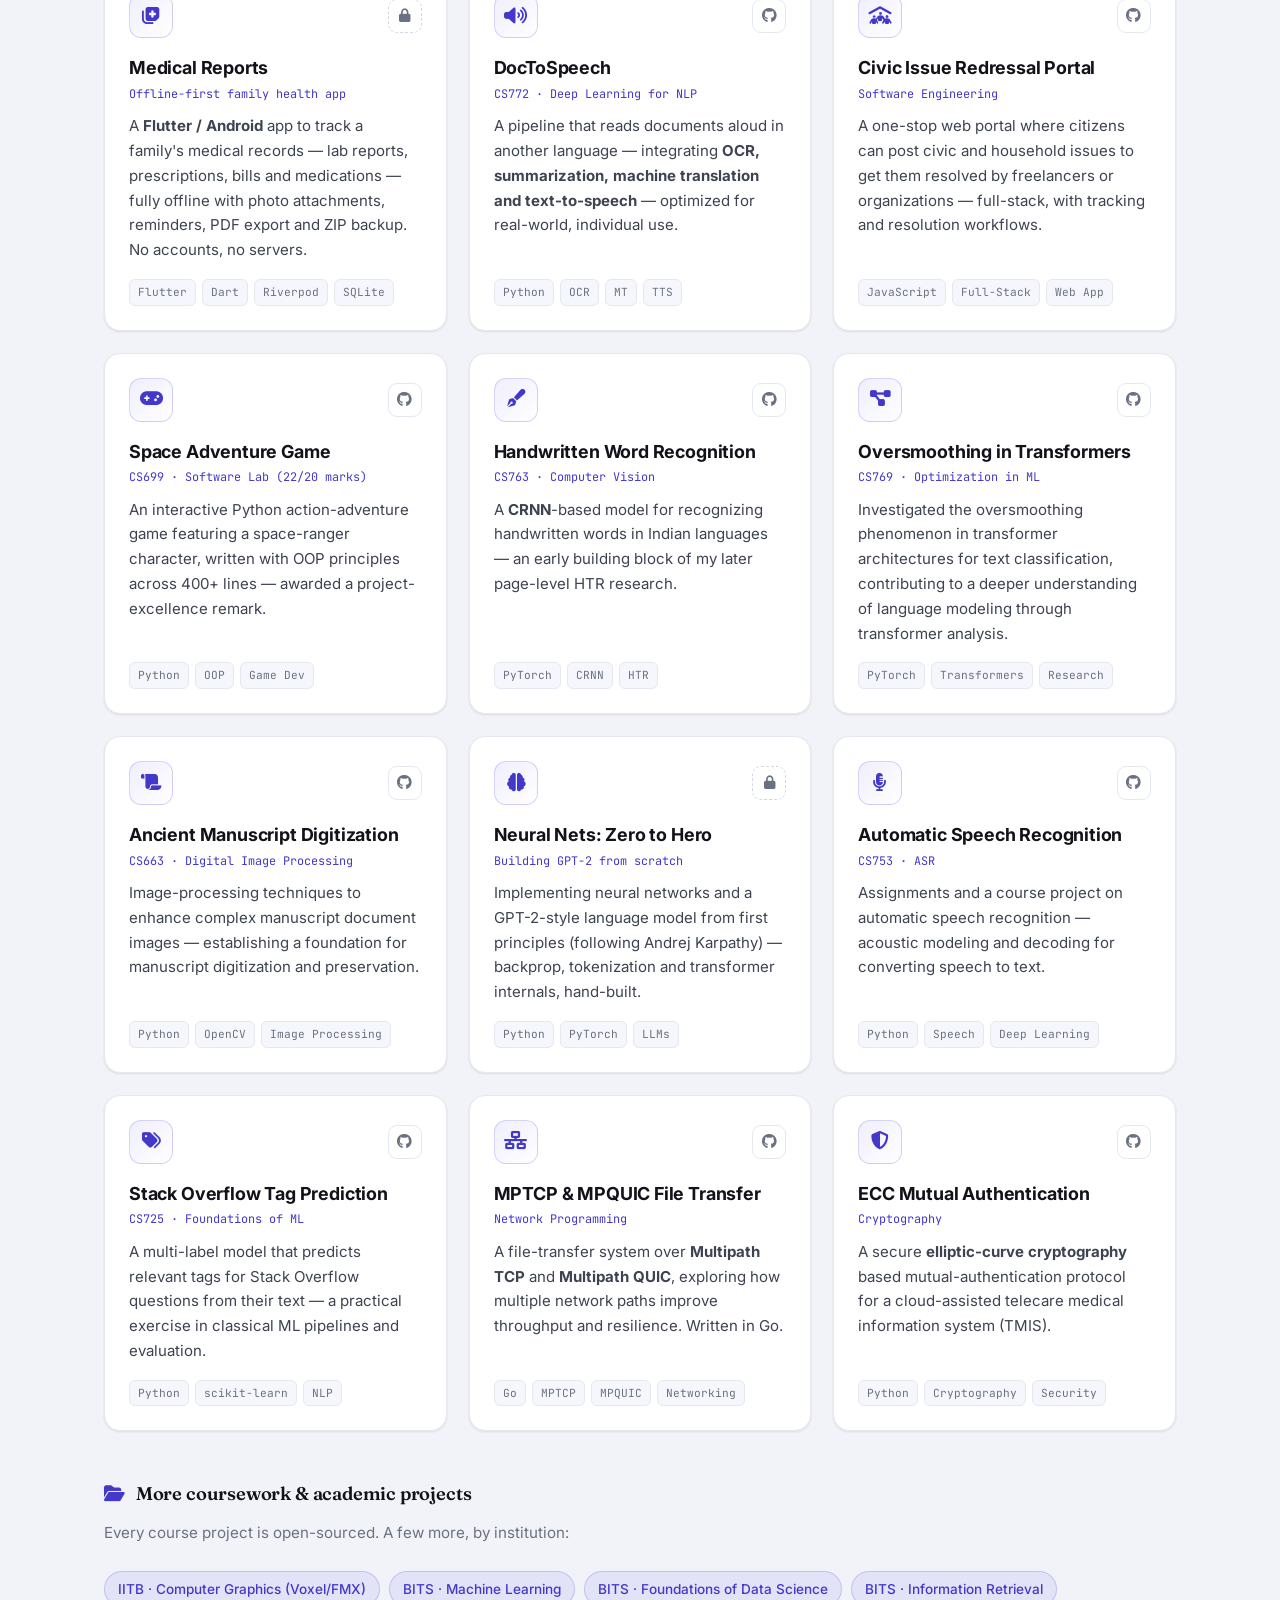
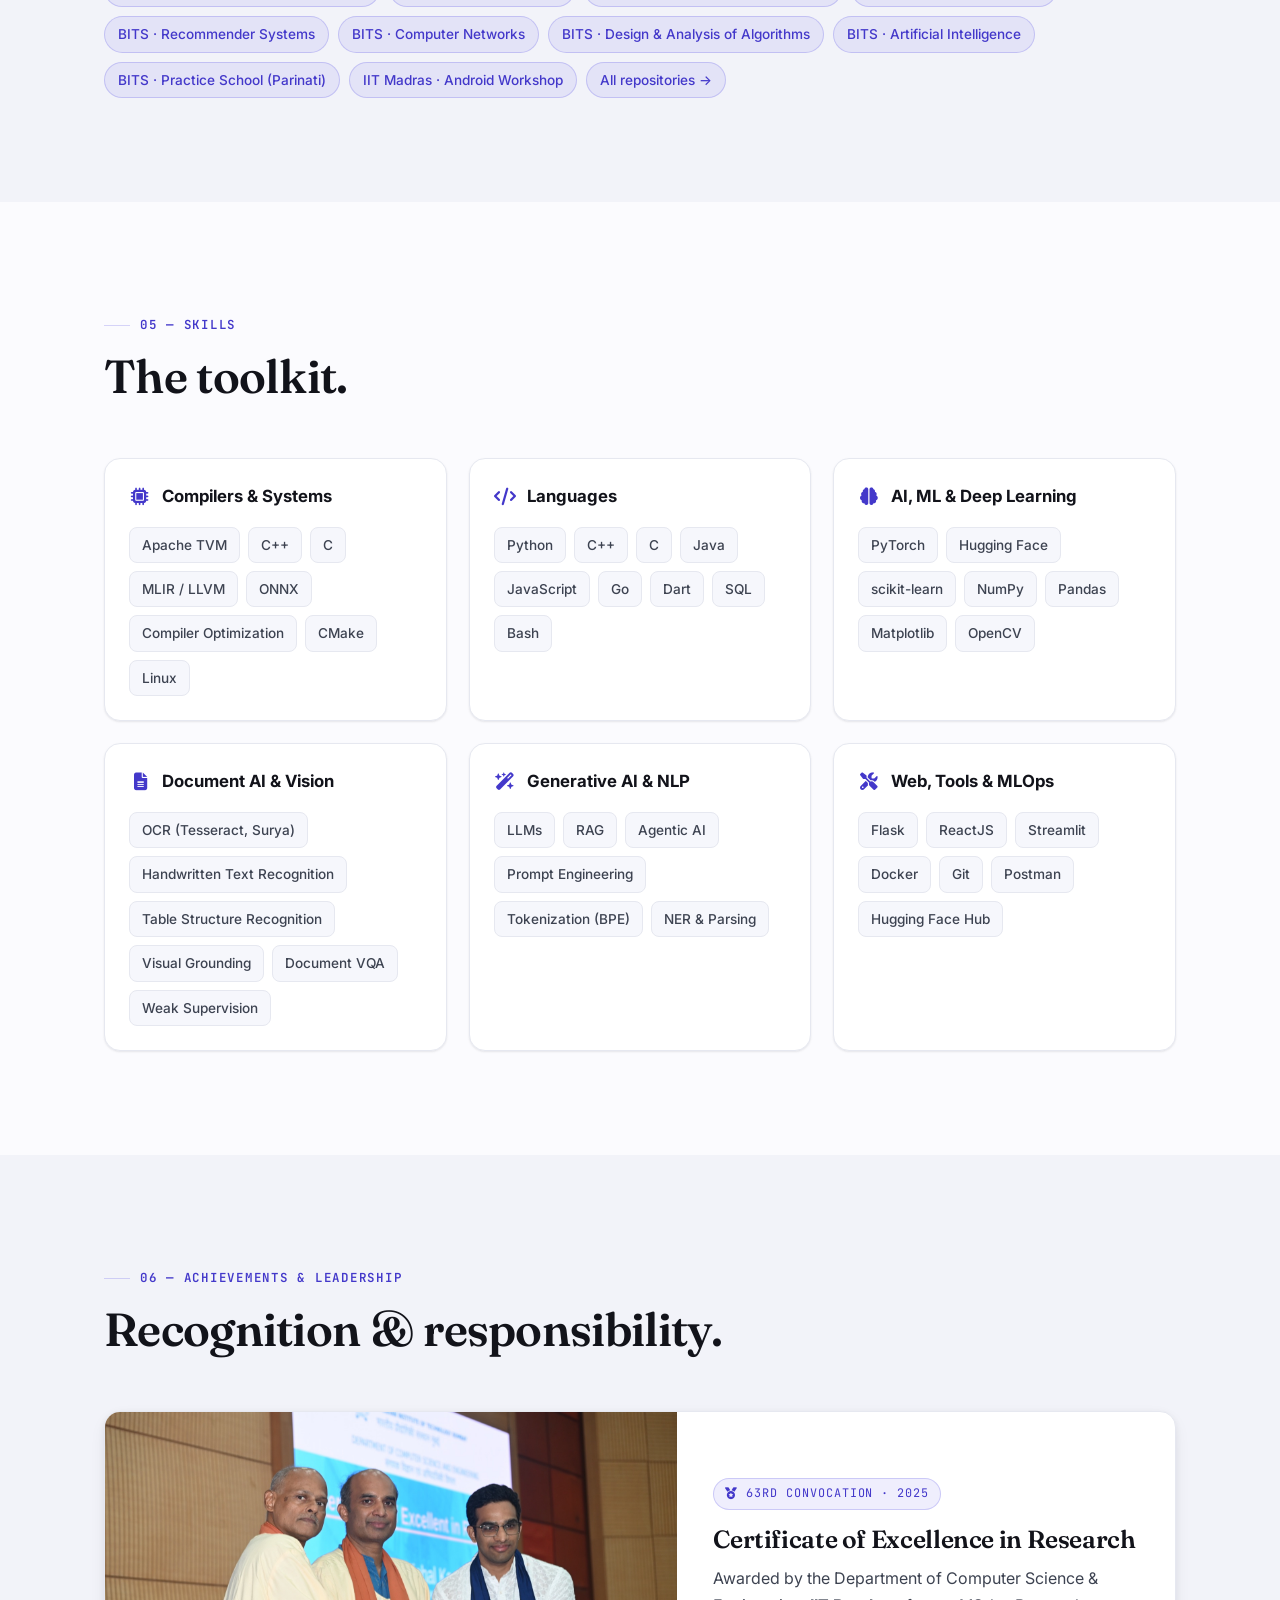
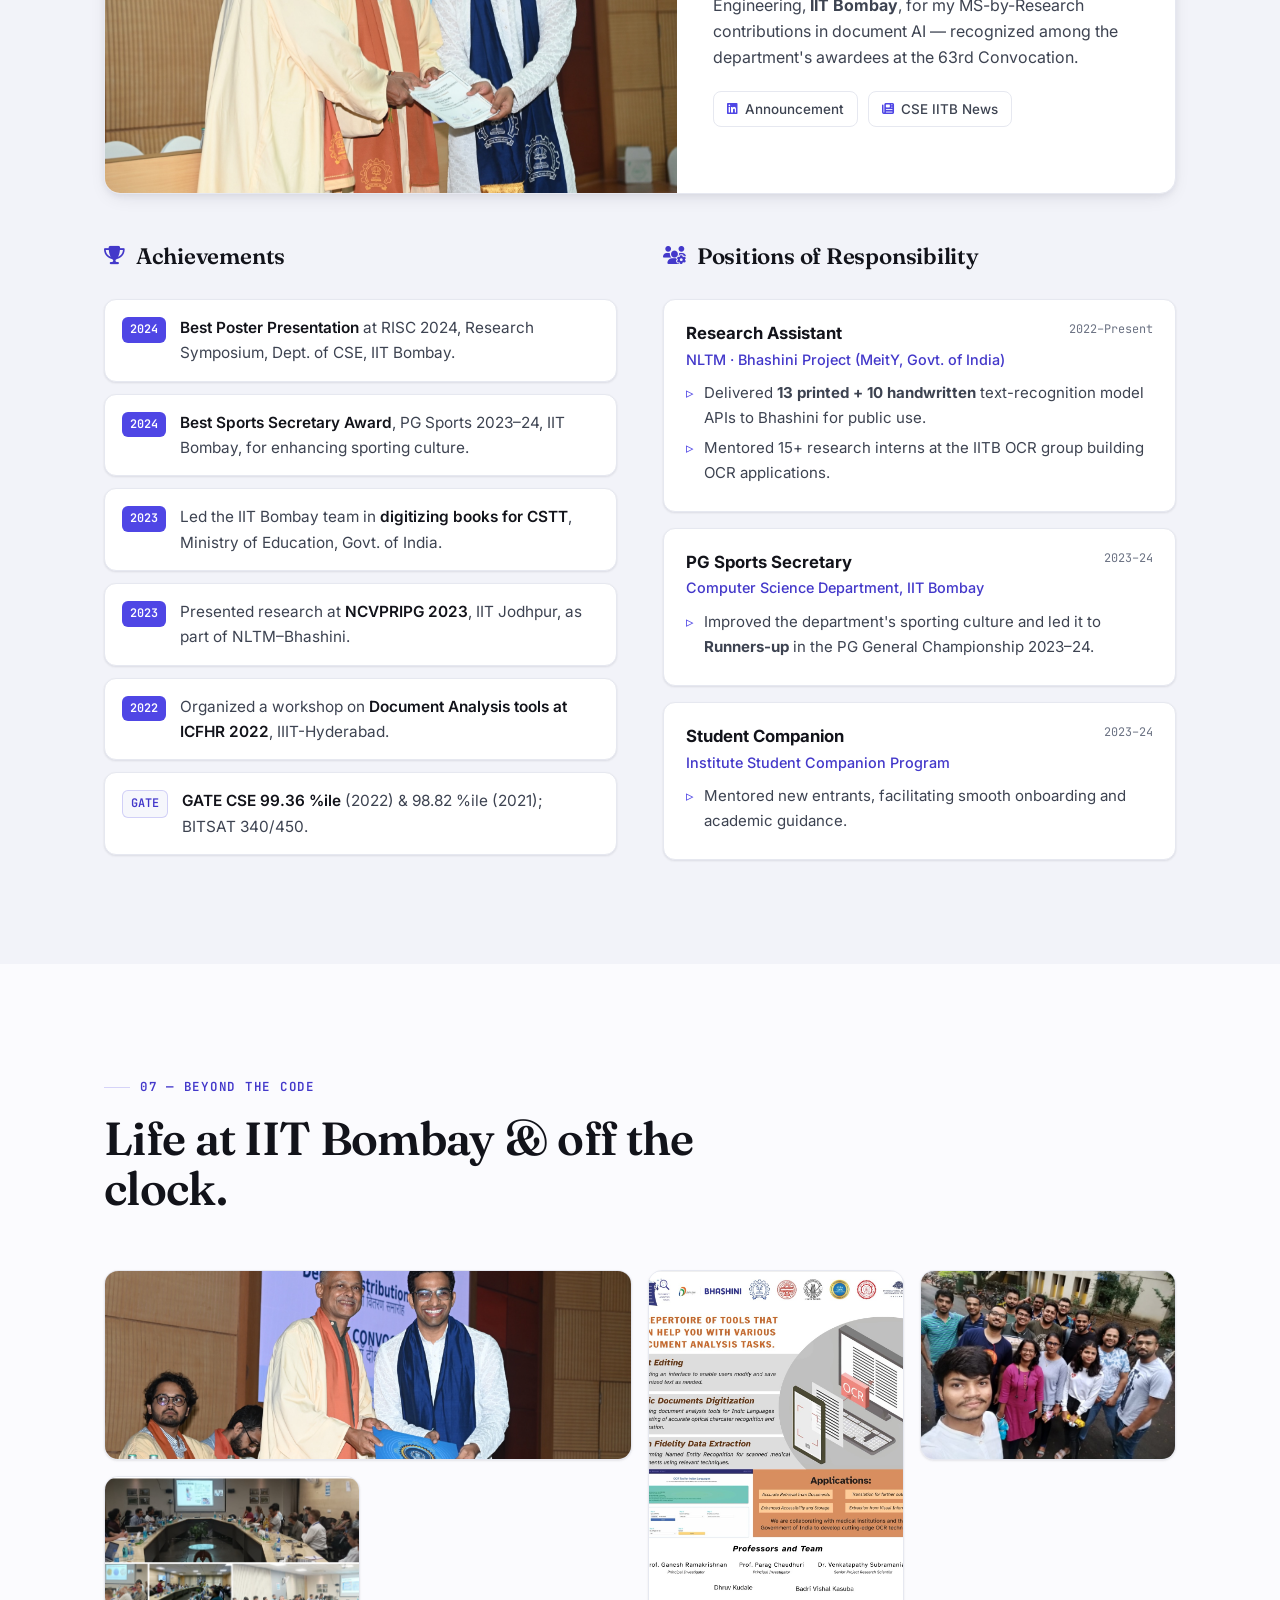
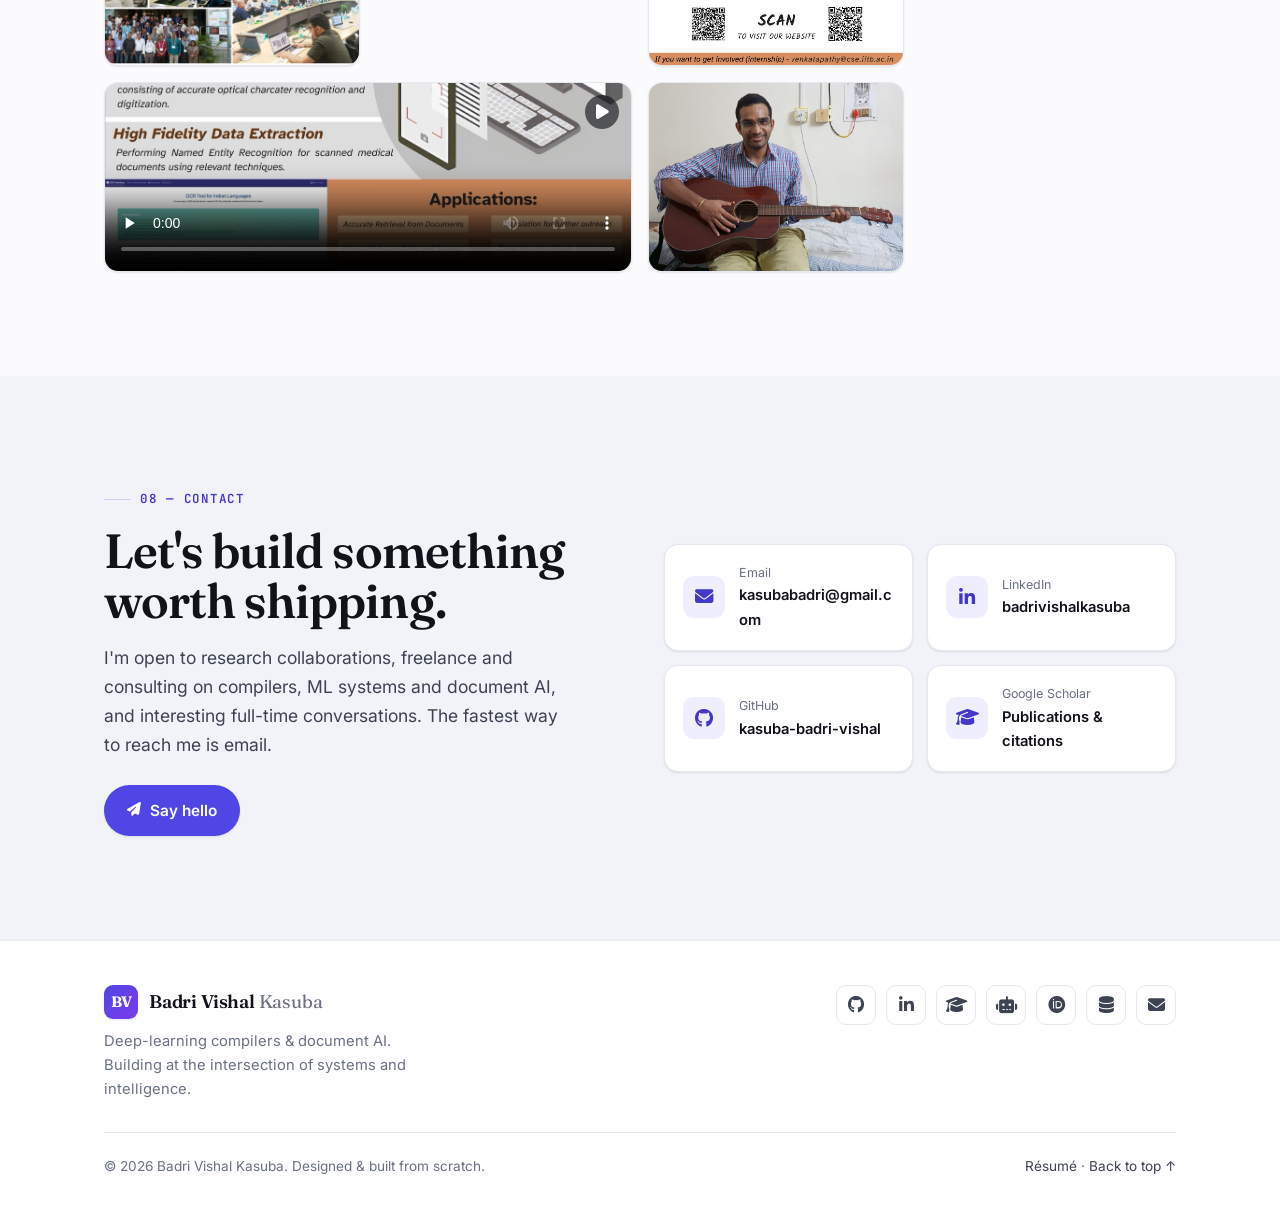
==== commit 4dbba60a: "Refine gallery caption for Bhashini tools image Co-Authored-By: Claude Opus 4.8 (1M context) <norepl" ====
--- a/index.html
+++ b/index.html
@@ -771,8 +771,8 @@
           <div class="cap"><strong>The research team</strong><span>Document AI / OCR group, IIT Bombay</span></div>
         </div>
         <div class="g-item">
-          <img src="resources/WIDAFIL_web.jpg" alt="Workshop and presentation" loading="lazy" />
-          <div class="cap"><strong>Workshops &amp; talks</strong><span>Presenting research</span></div>
+          <img src="resources/WIDAFIL_web.jpg" alt="Bhashini document-analysis tools" loading="lazy" />
+          <div class="cap"><strong>Document-AI tooling</strong><span>Bhashini OCR tools showcase</span></div>
         </div>
         <div class="g-item wide">
           <video controls preload="none" poster="resources/TechFest_web.jpg">
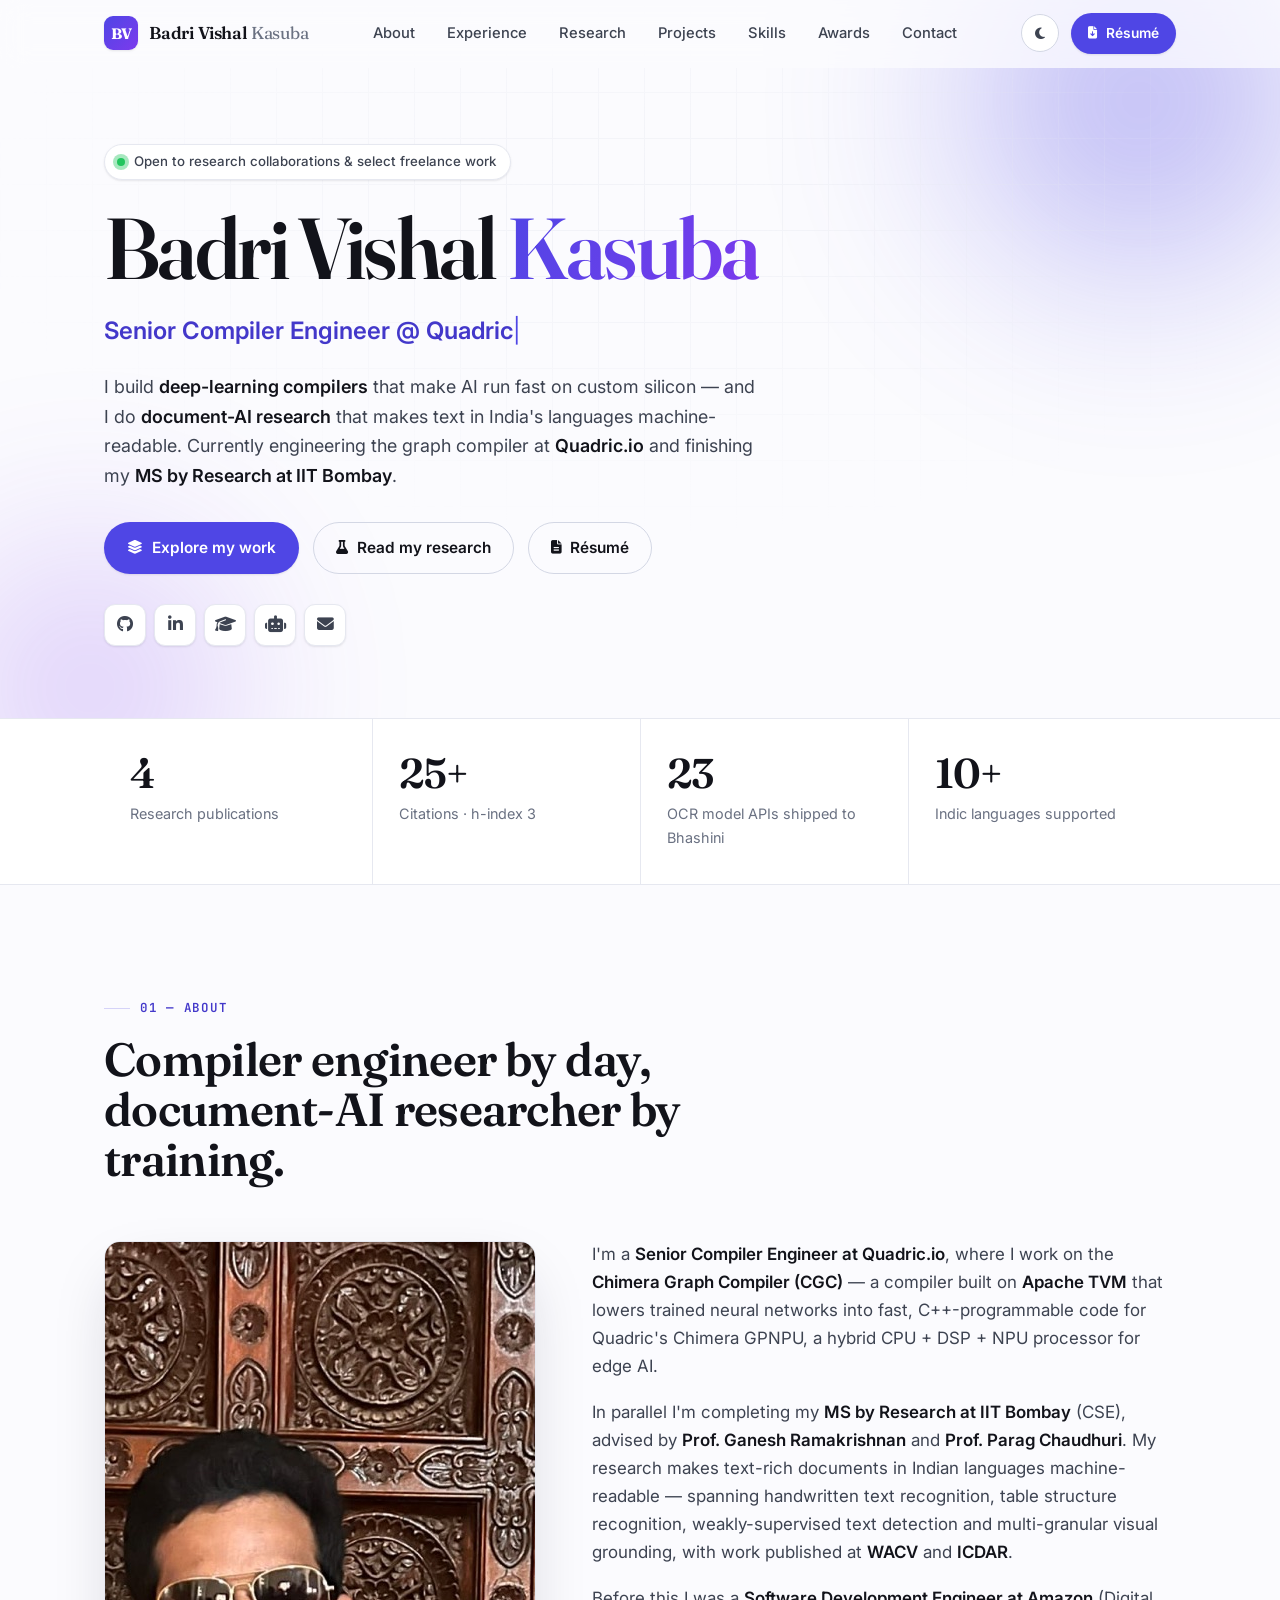
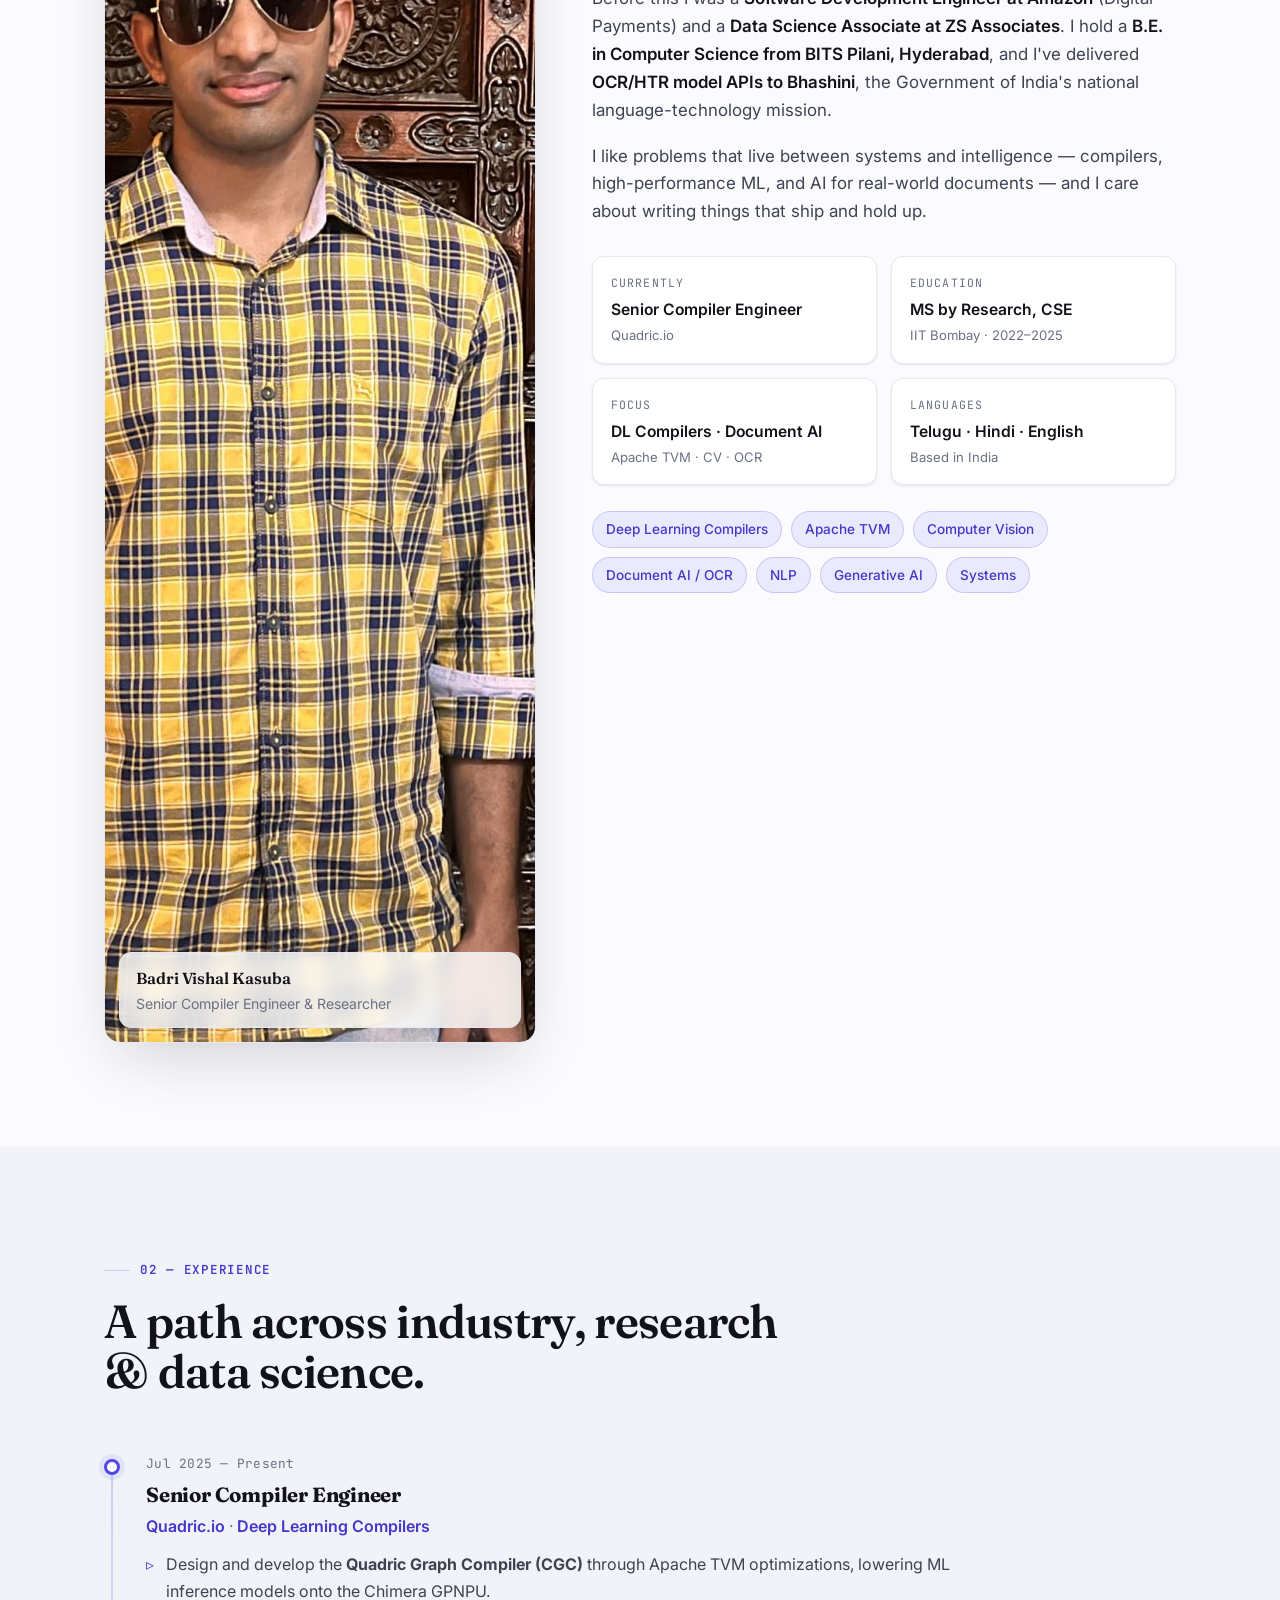
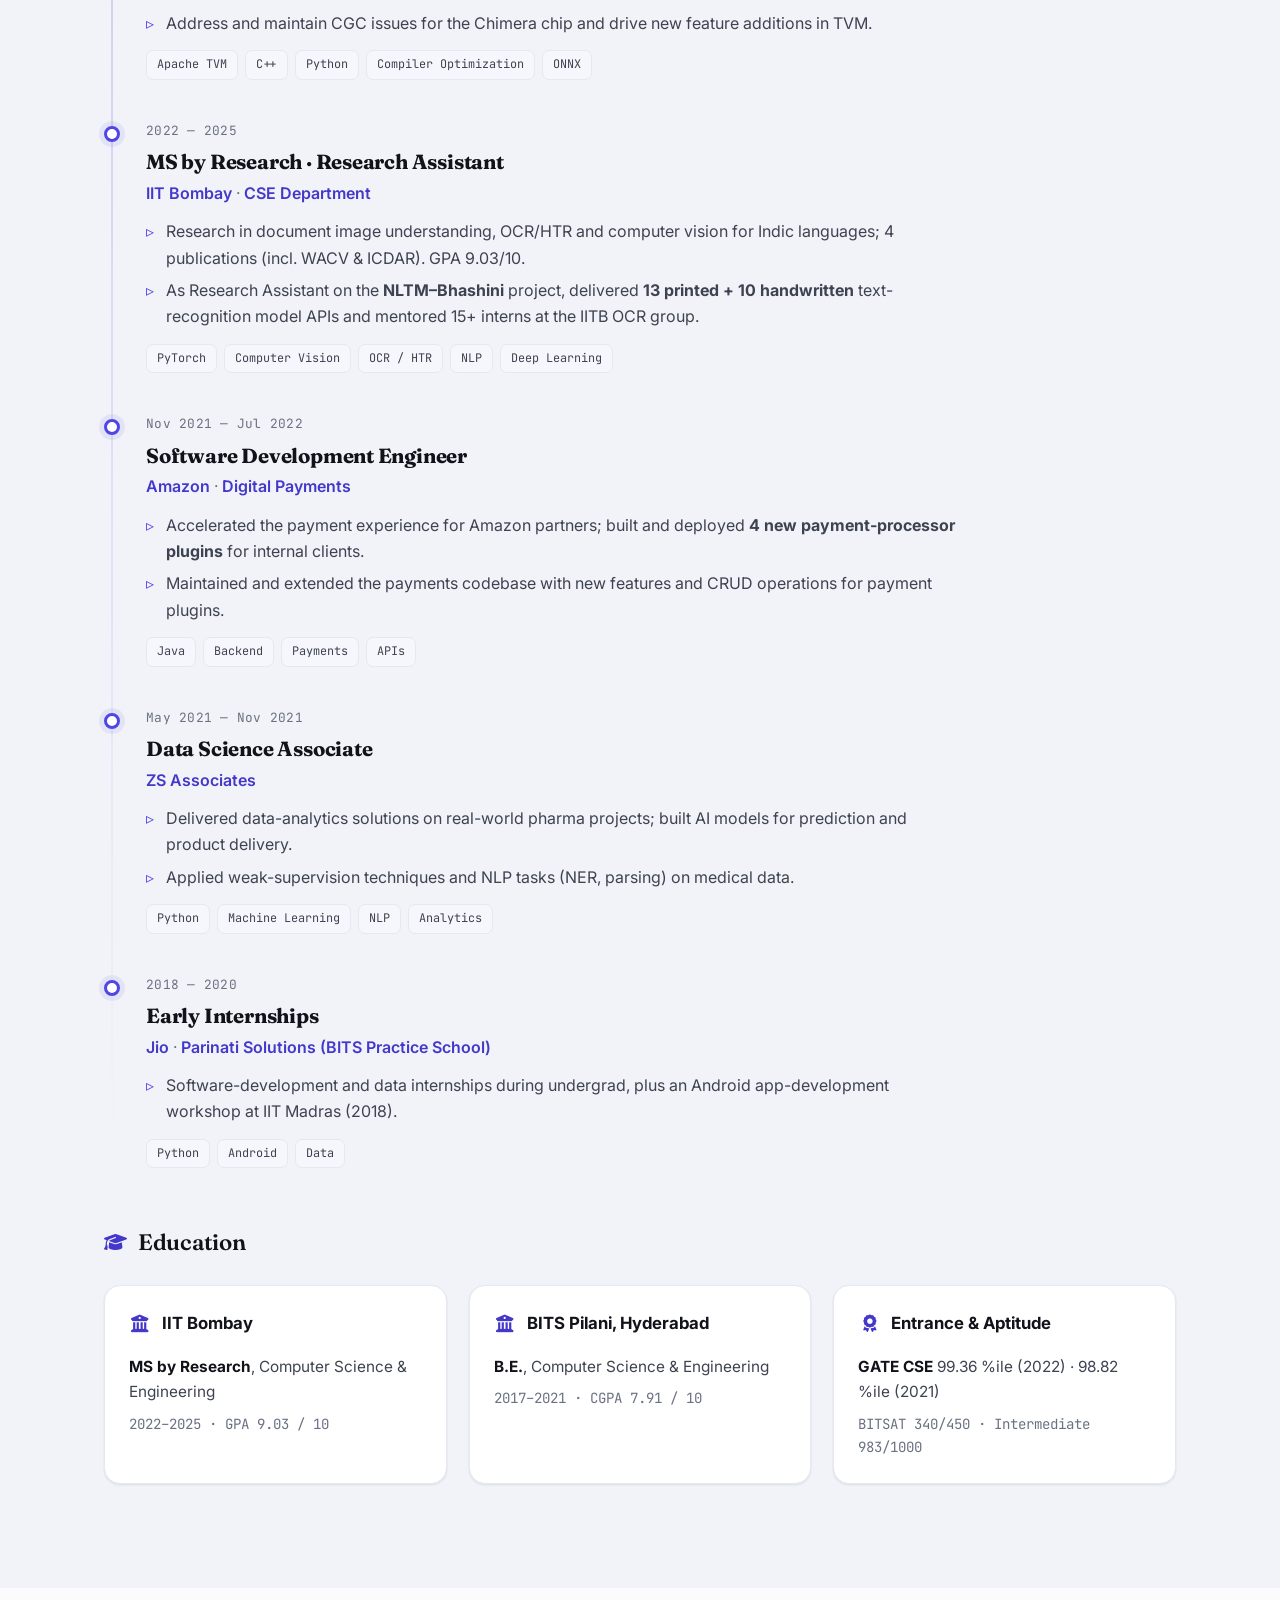
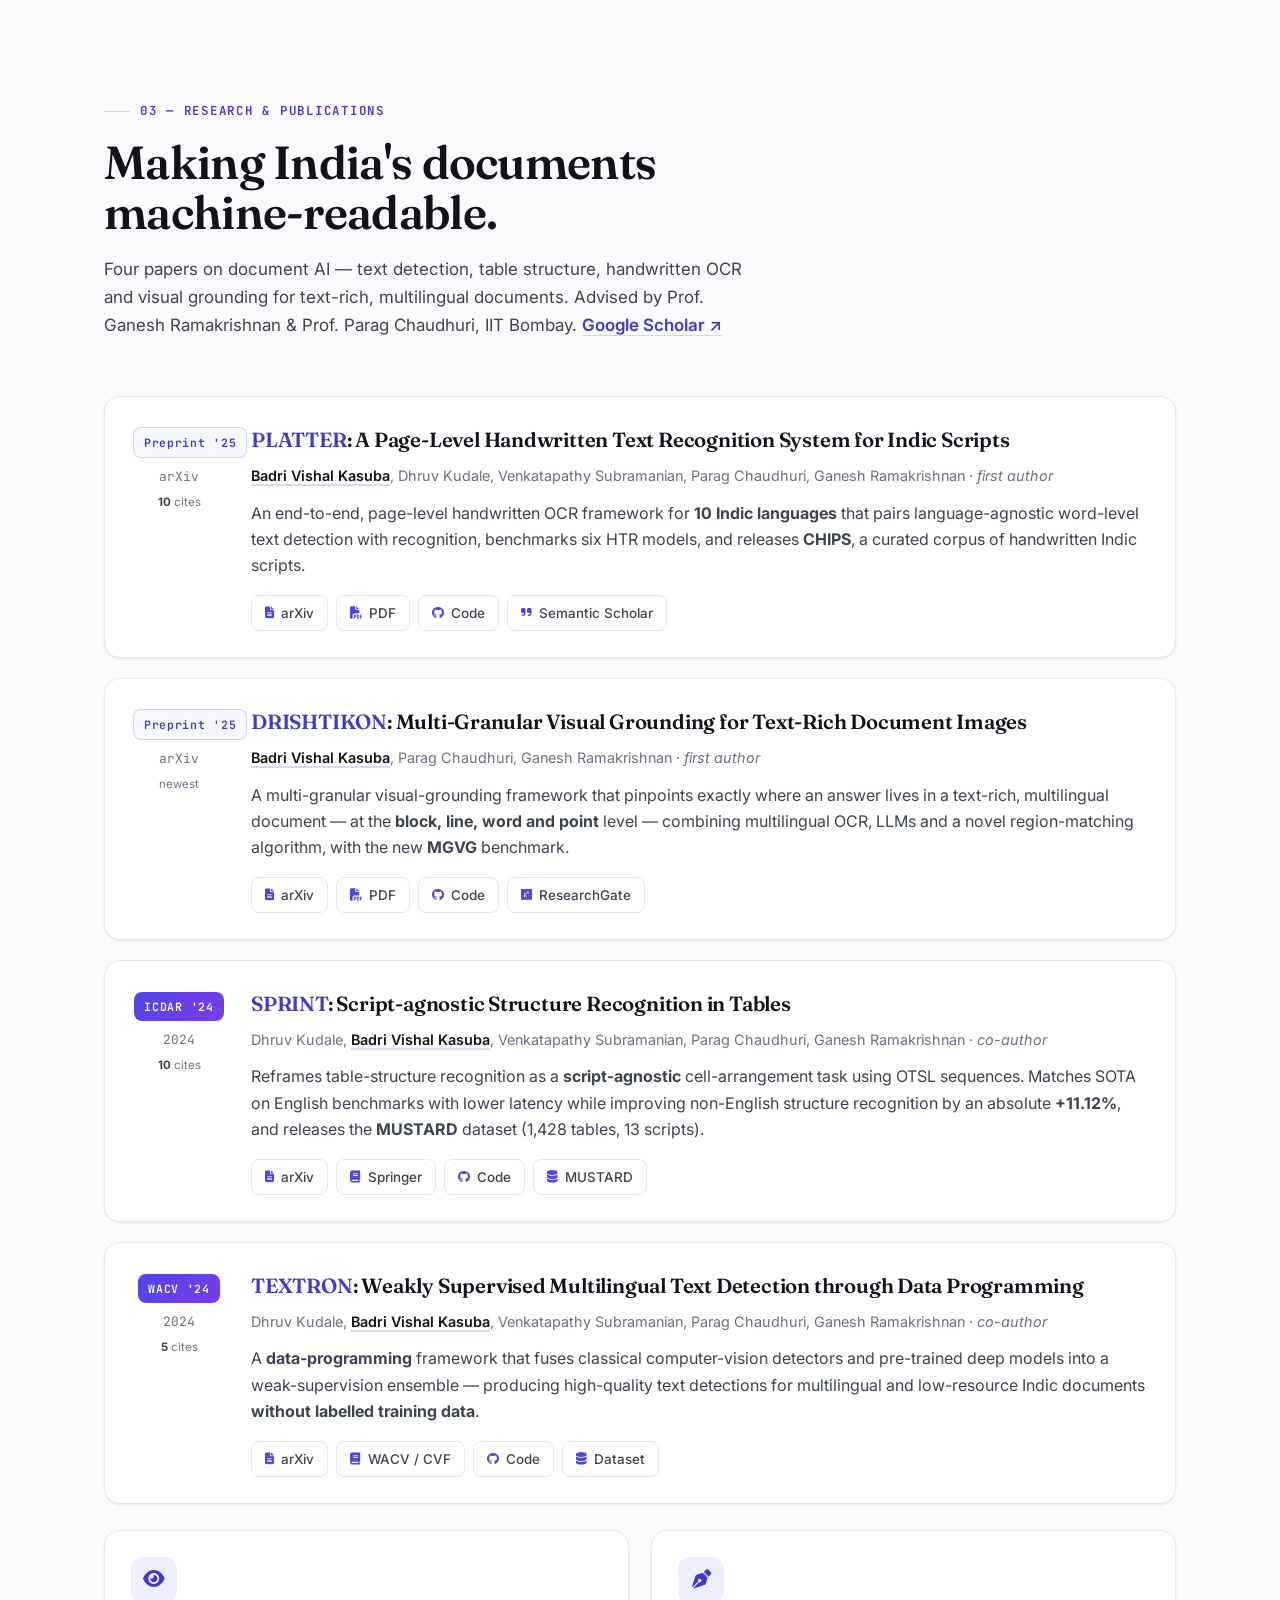
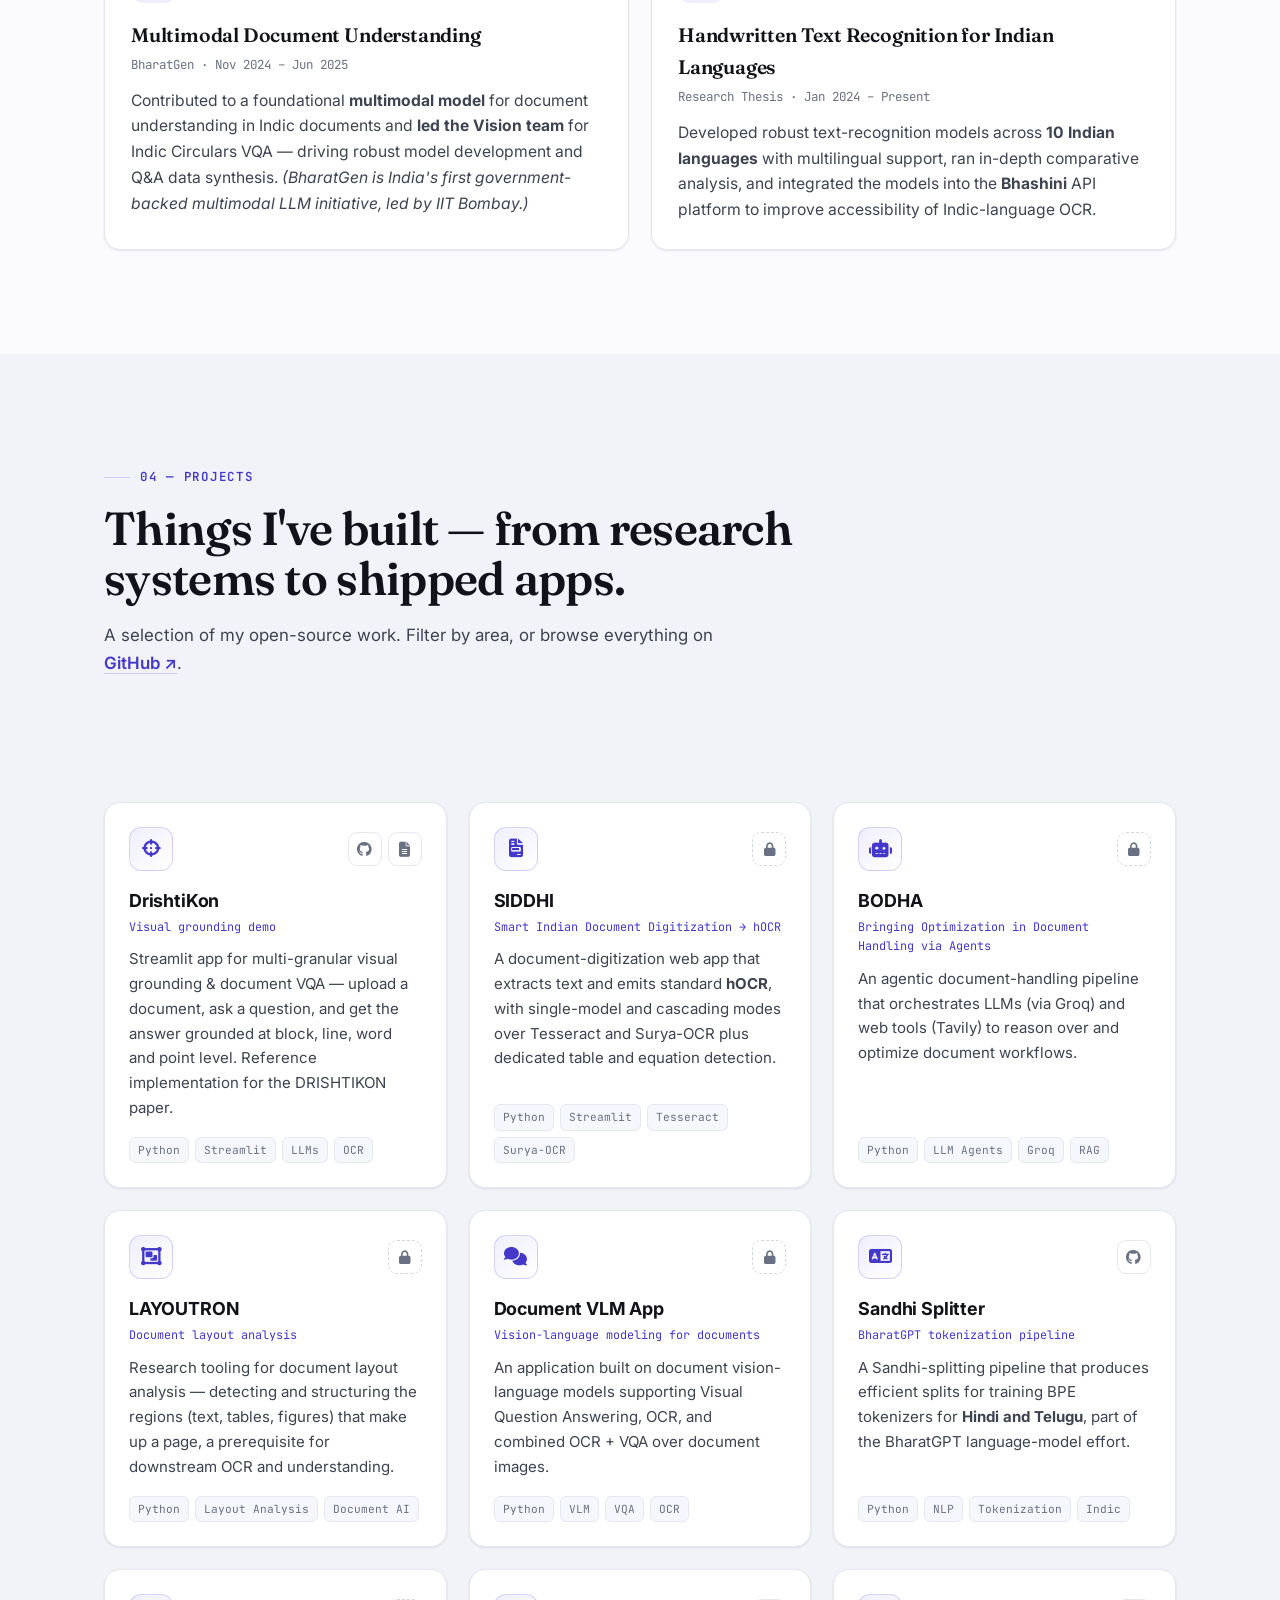
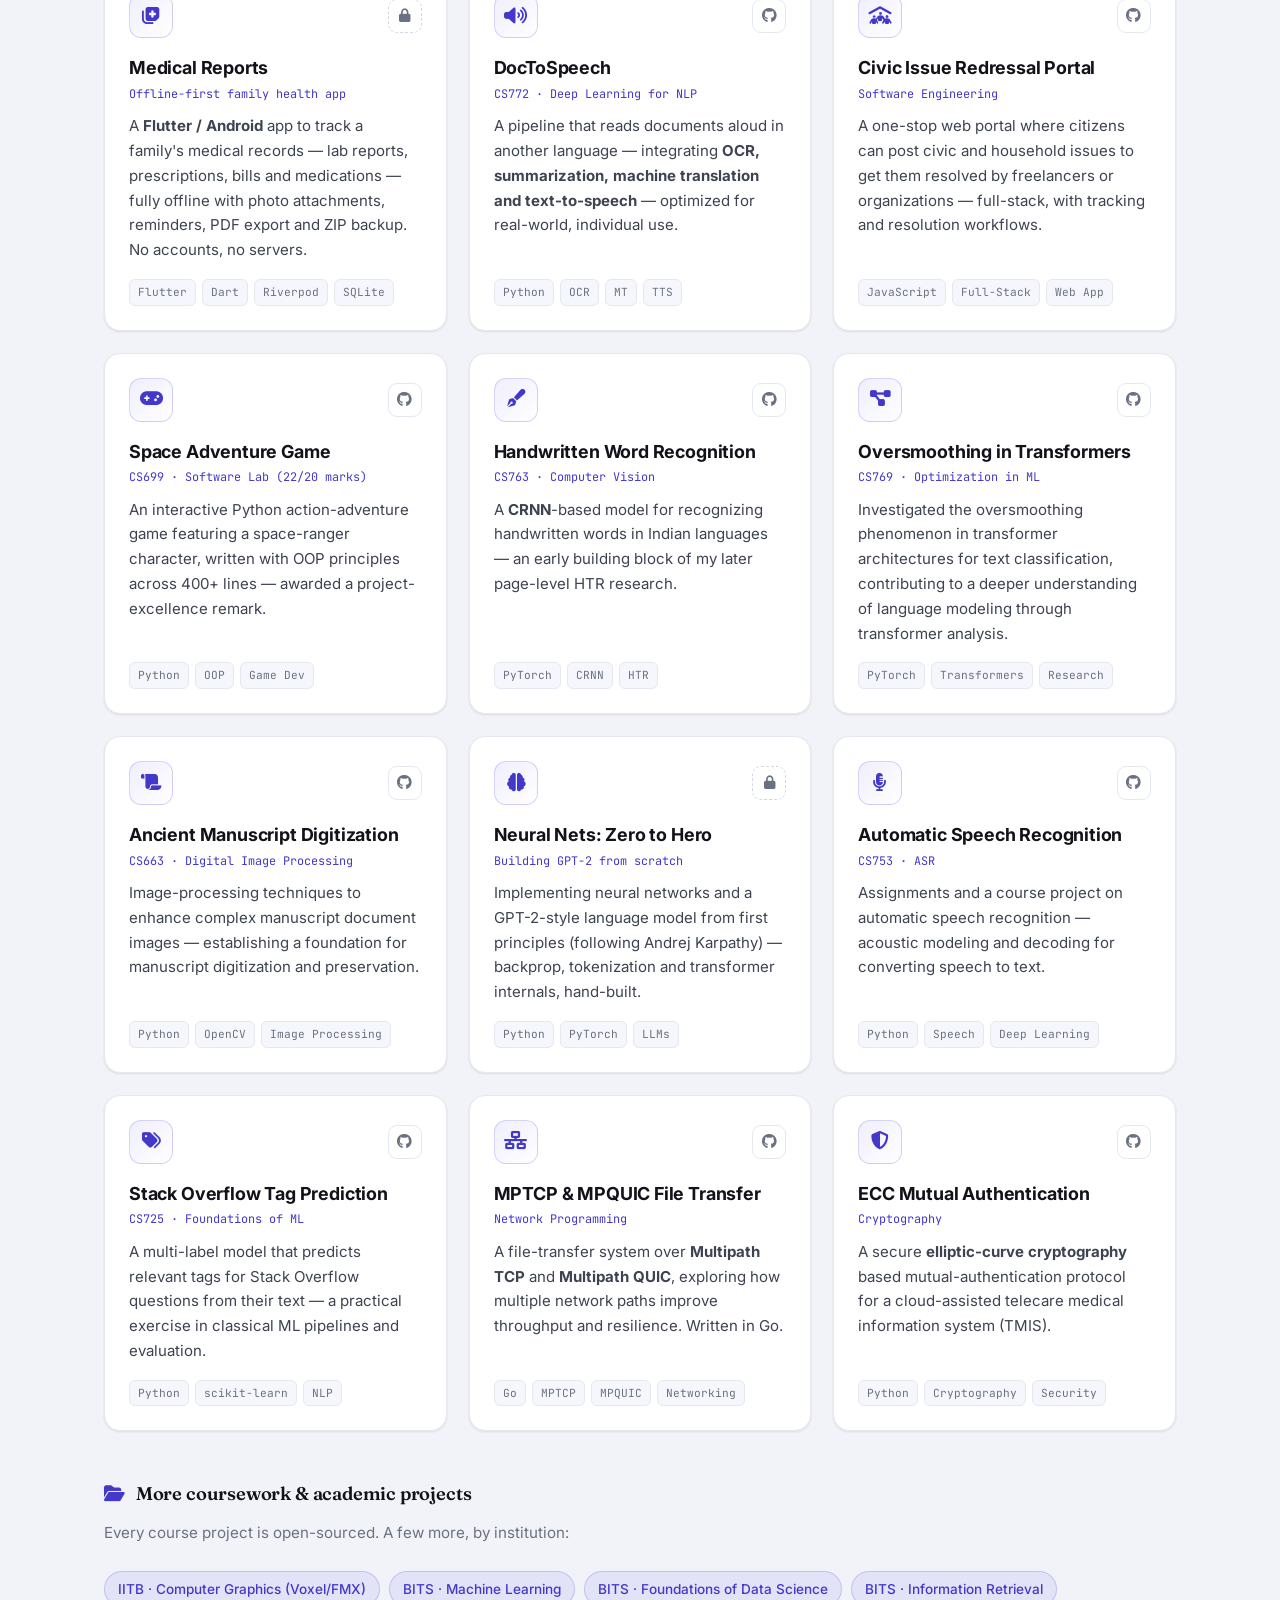
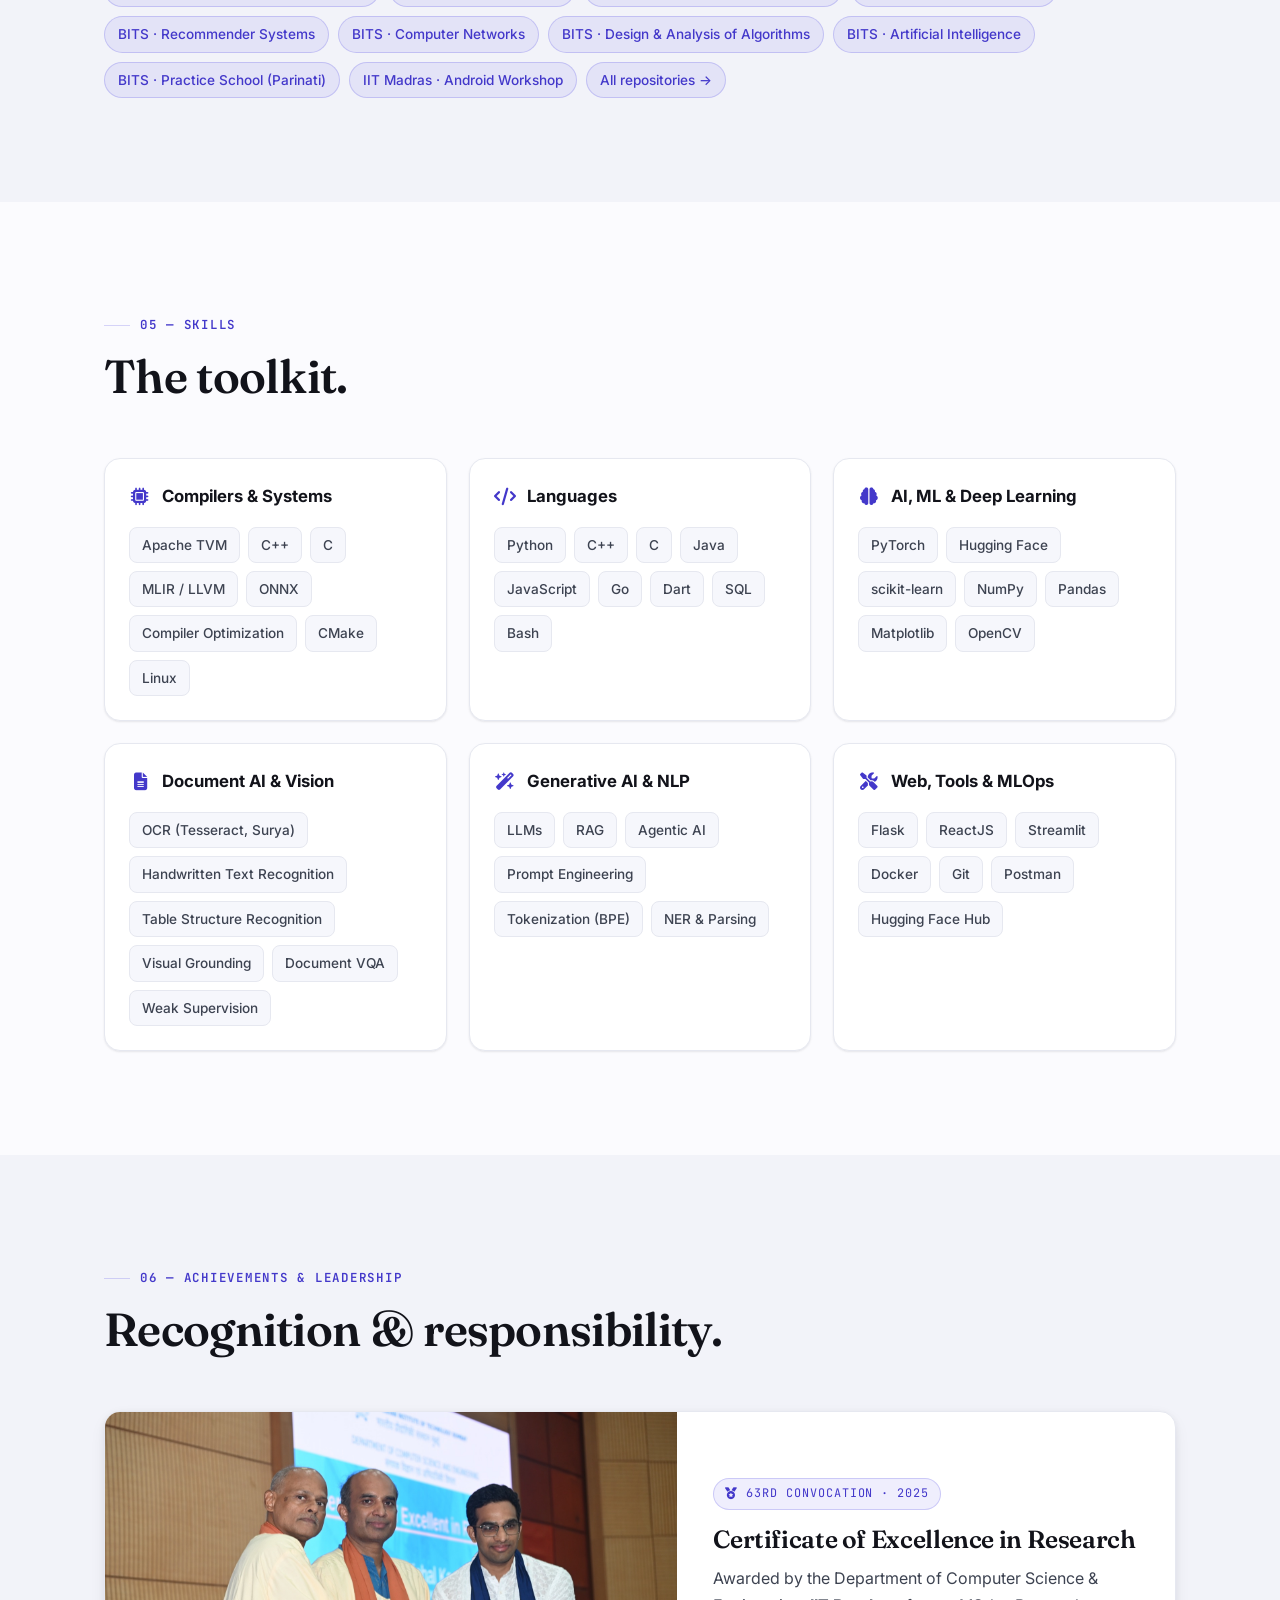
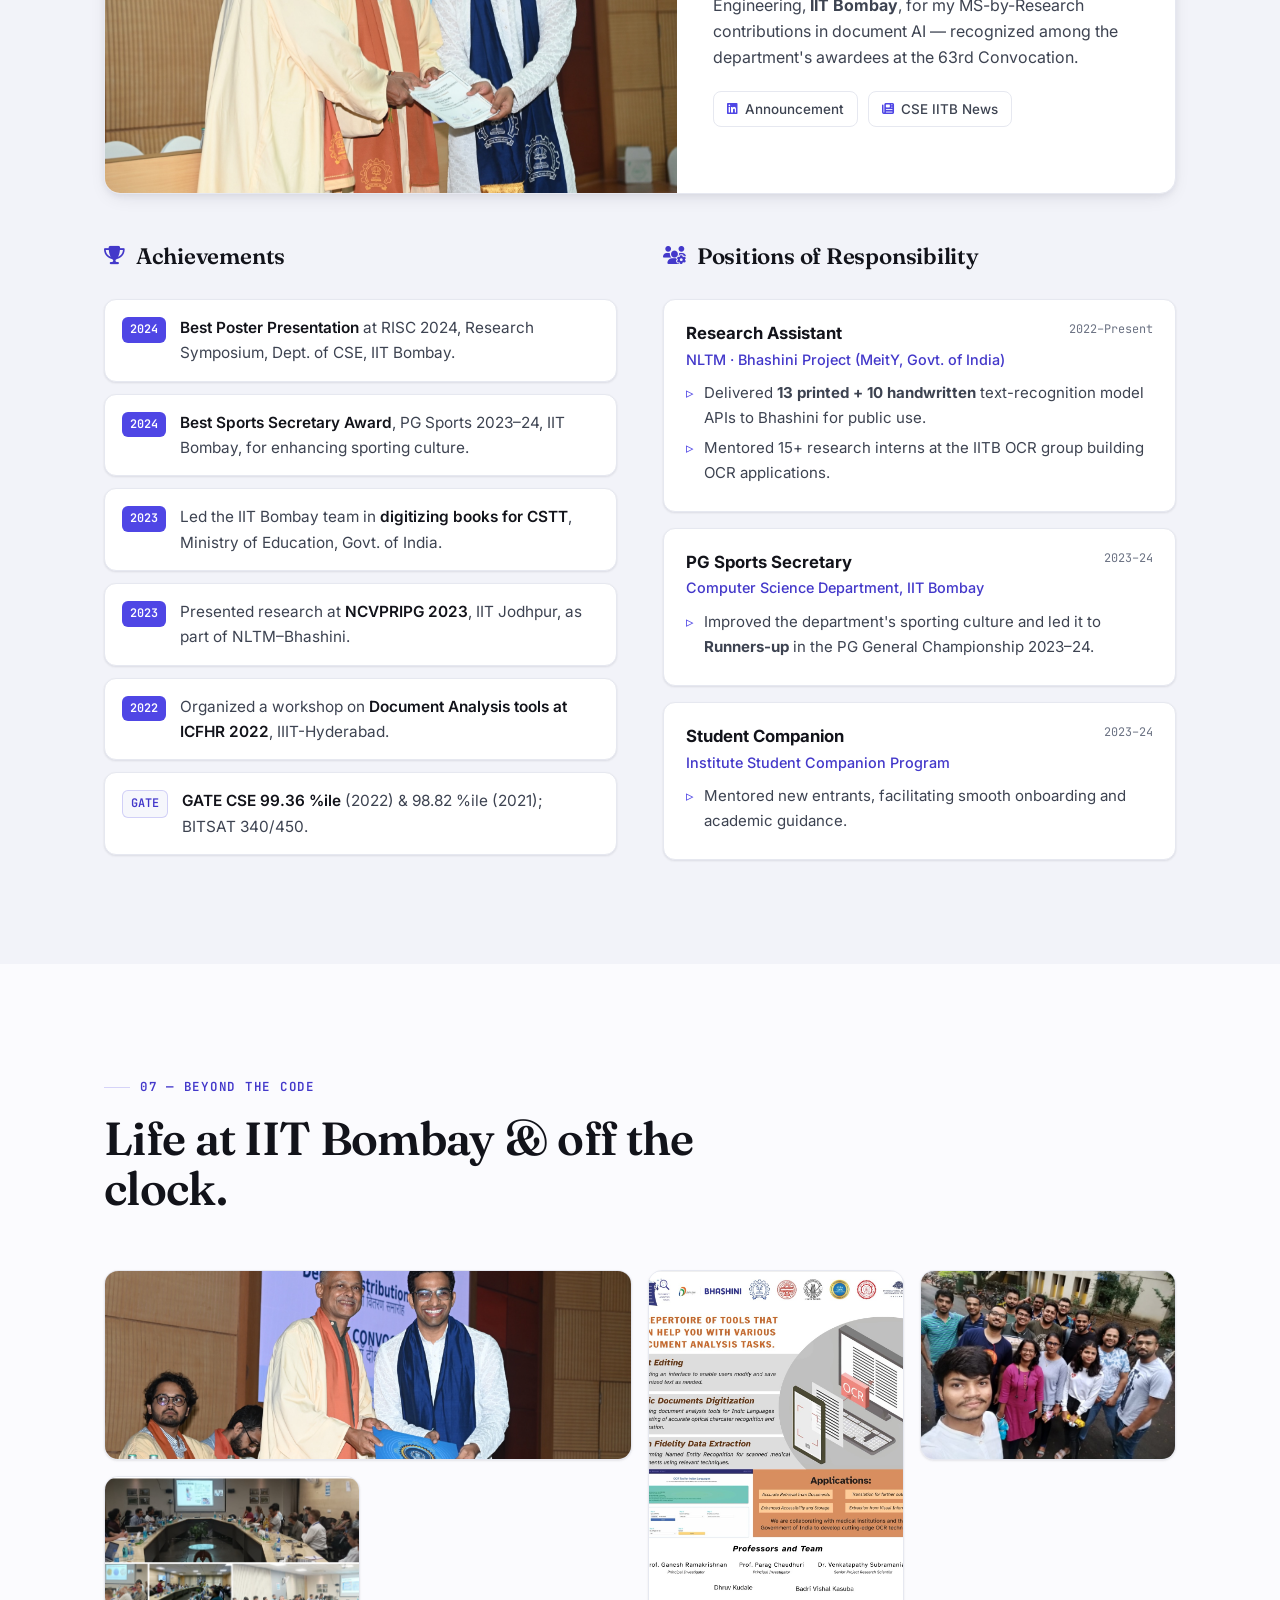
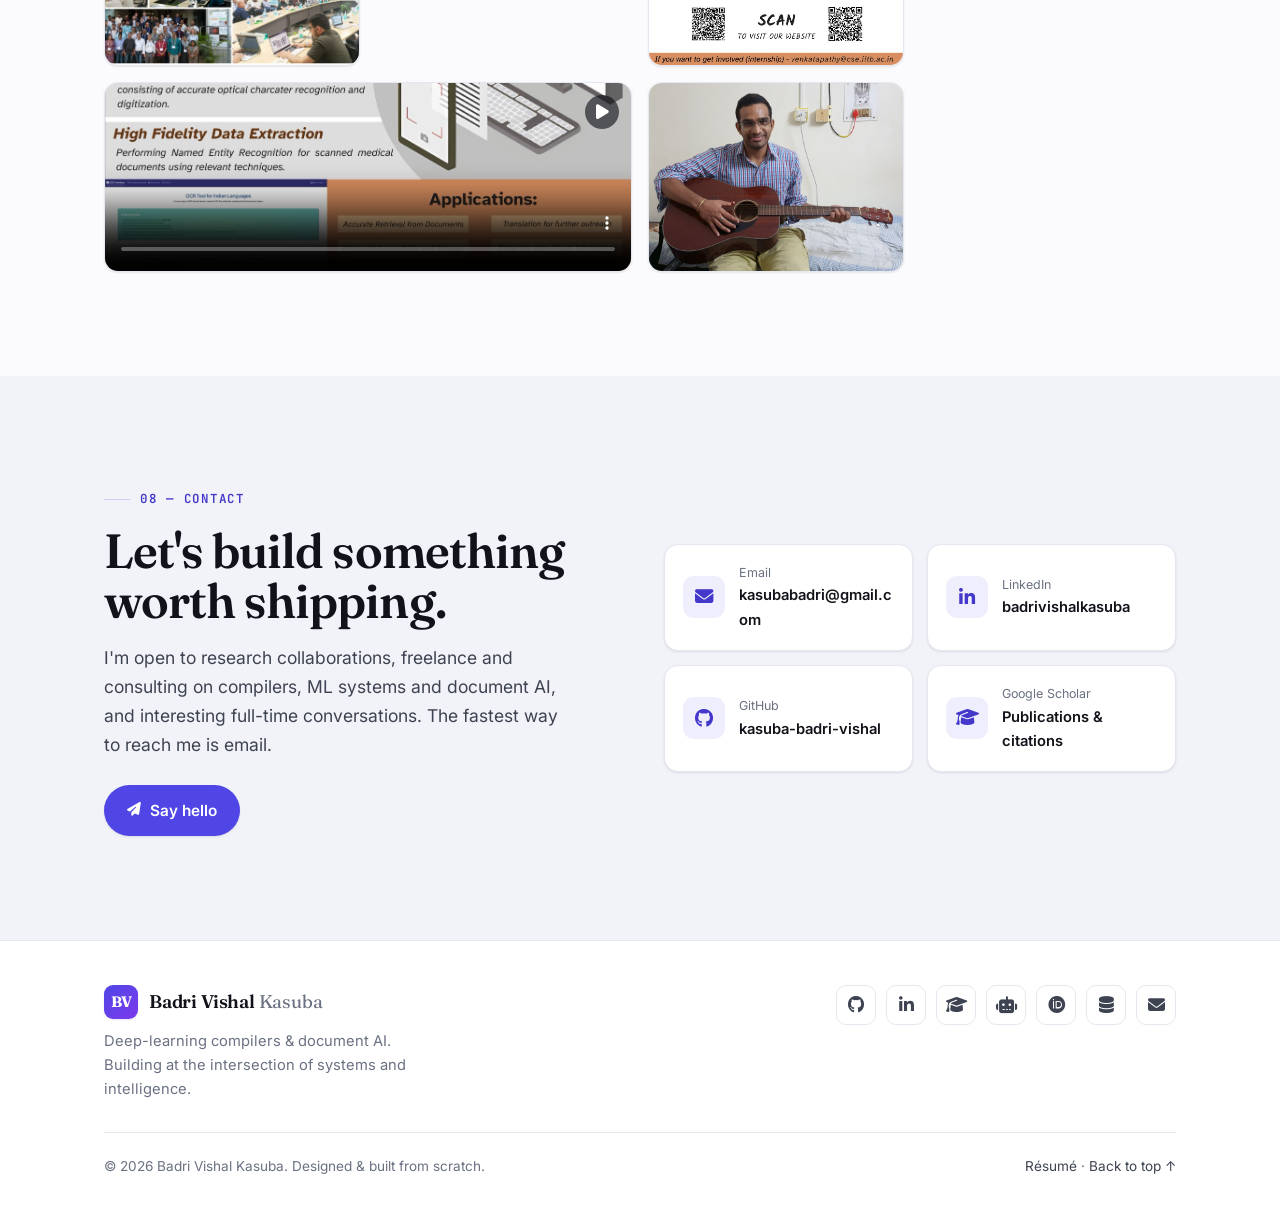
==== commit ae1e030e: "Fix canonical/OG URLs to the actual project-page path Repo is served at /badri-vishal.github.io/ (re" ====
--- a/index.html
+++ b/index.html
@@ -8,14 +8,14 @@
   <meta name="author" content="Badri Vishal Kasuba" />
   <meta name="keywords" content="Badri Vishal Kasuba, compiler engineer, Quadric, Apache TVM, deep learning compiler, IIT Bombay, document AI, OCR, handwritten text recognition, computer vision, machine learning" />
   <meta name="theme-color" content="#4f46e5" />
-  <link rel="canonical" href="https://kasuba-badri-vishal.github.io/" />
+  <link rel="canonical" href="https://kasuba-badri-vishal.github.io/badri-vishal.github.io/" />
 
   <!-- Open Graph / Twitter -->
   <meta property="og:type" content="website" />
   <meta property="og:title" content="Badri Vishal Kasuba — Compiler Engineer & AI Researcher" />
   <meta property="og:description" content="Senior Compiler Engineer @ Quadric.io · MS by Research @ IIT Bombay. Deep learning compilers, computer vision and document AI." />
-  <meta property="og:url" content="https://kasuba-badri-vishal.github.io/" />
-  <meta property="og:image" content="https://kasuba-badri-vishal.github.io/resources/Badri_Portrait_web.jpg" />
+  <meta property="og:url" content="https://kasuba-badri-vishal.github.io/badri-vishal.github.io/" />
+  <meta property="og:image" content="https://kasuba-badri-vishal.github.io/badri-vishal.github.io/resources/Badri_Portrait_web.jpg" />
   <meta name="twitter:card" content="summary_large_image" />
   <meta name="twitter:title" content="Badri Vishal Kasuba — Compiler Engineer & AI Researcher" />
   <meta name="twitter:description" content="Senior Compiler Engineer @ Quadric.io · MS by Research @ IIT Bombay." />
@@ -51,7 +51,7 @@
       { "@type": "CollegeOrUniversity", "name": "BITS Pilani, Hyderabad Campus" }
     ],
     "email": "mailto:kasubabadri@gmail.com",
-    "url": "https://kasuba-badri-vishal.github.io/",
+    "url": "https://kasuba-badri-vishal.github.io/badri-vishal.github.io/",
     "sameAs": [
       "https://github.com/kasuba-badri-vishal",
       "https://www.linkedin.com/in/badrivishalkasuba",
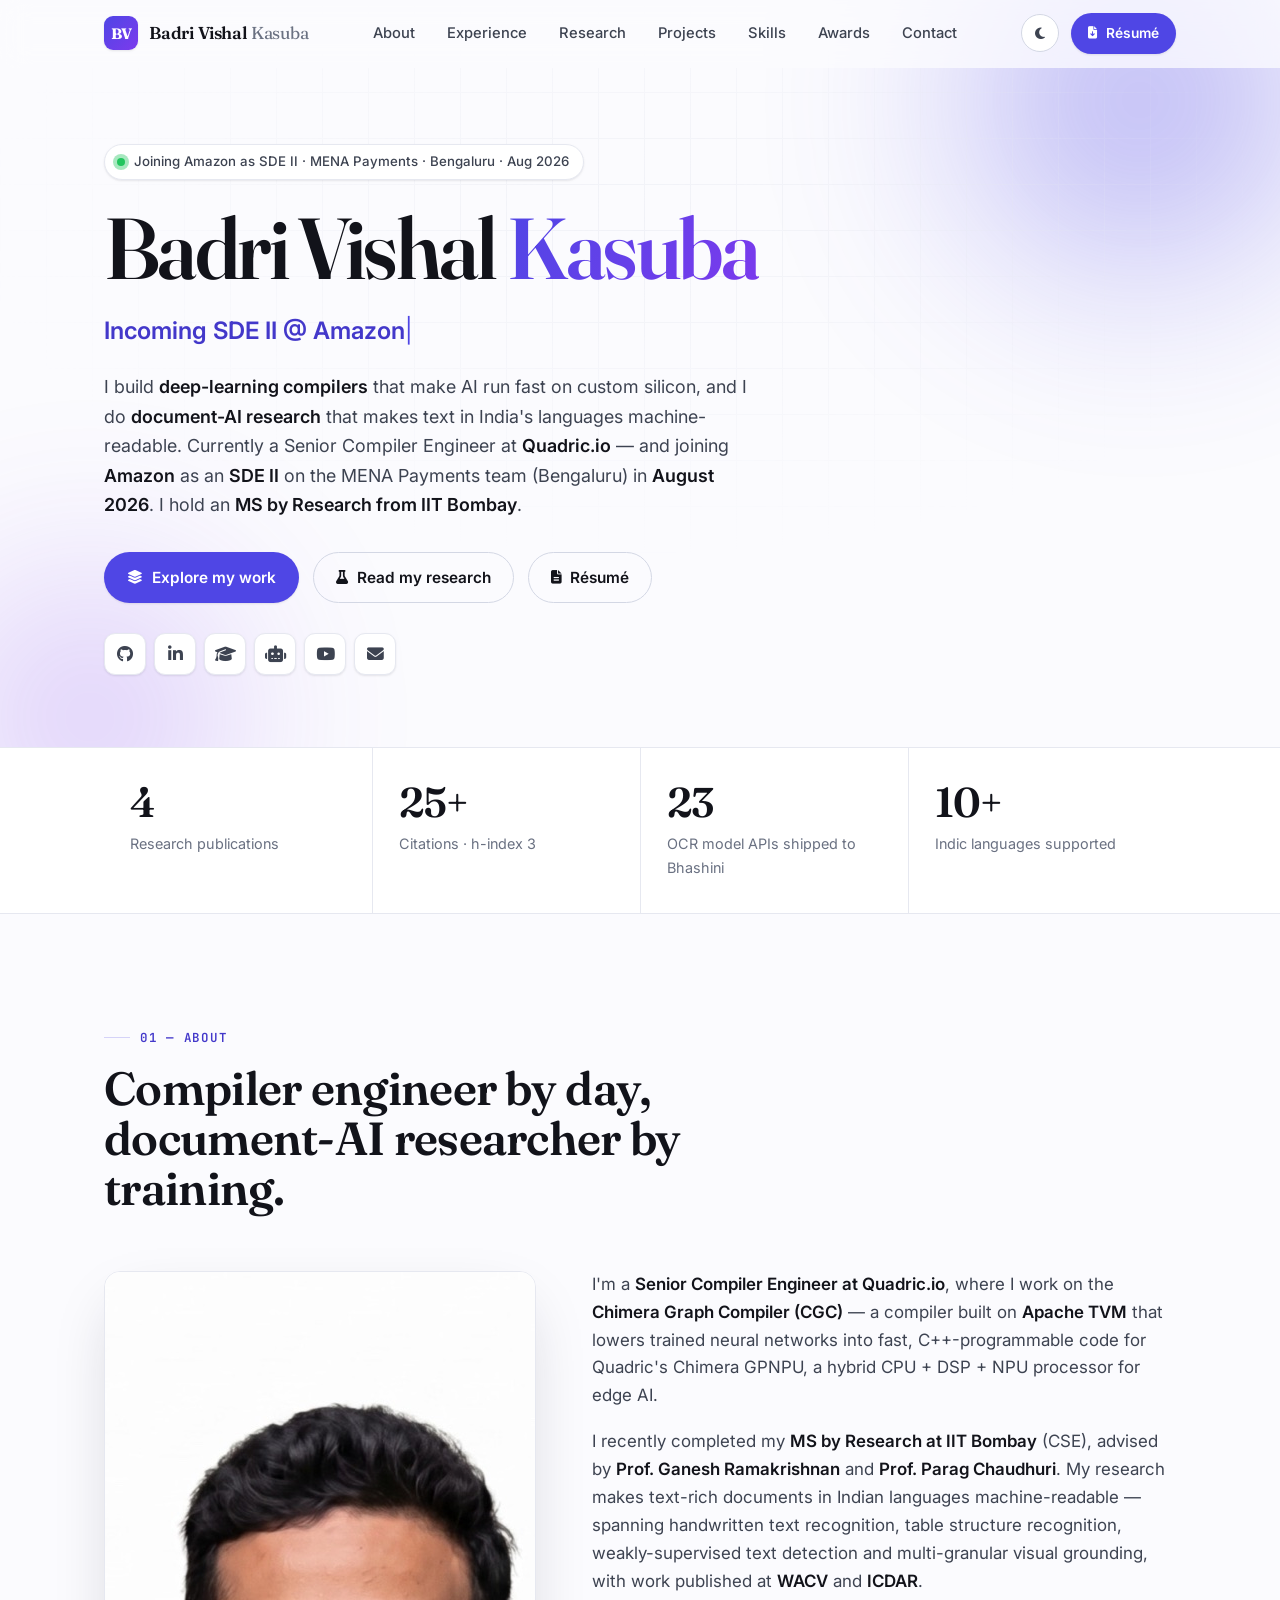
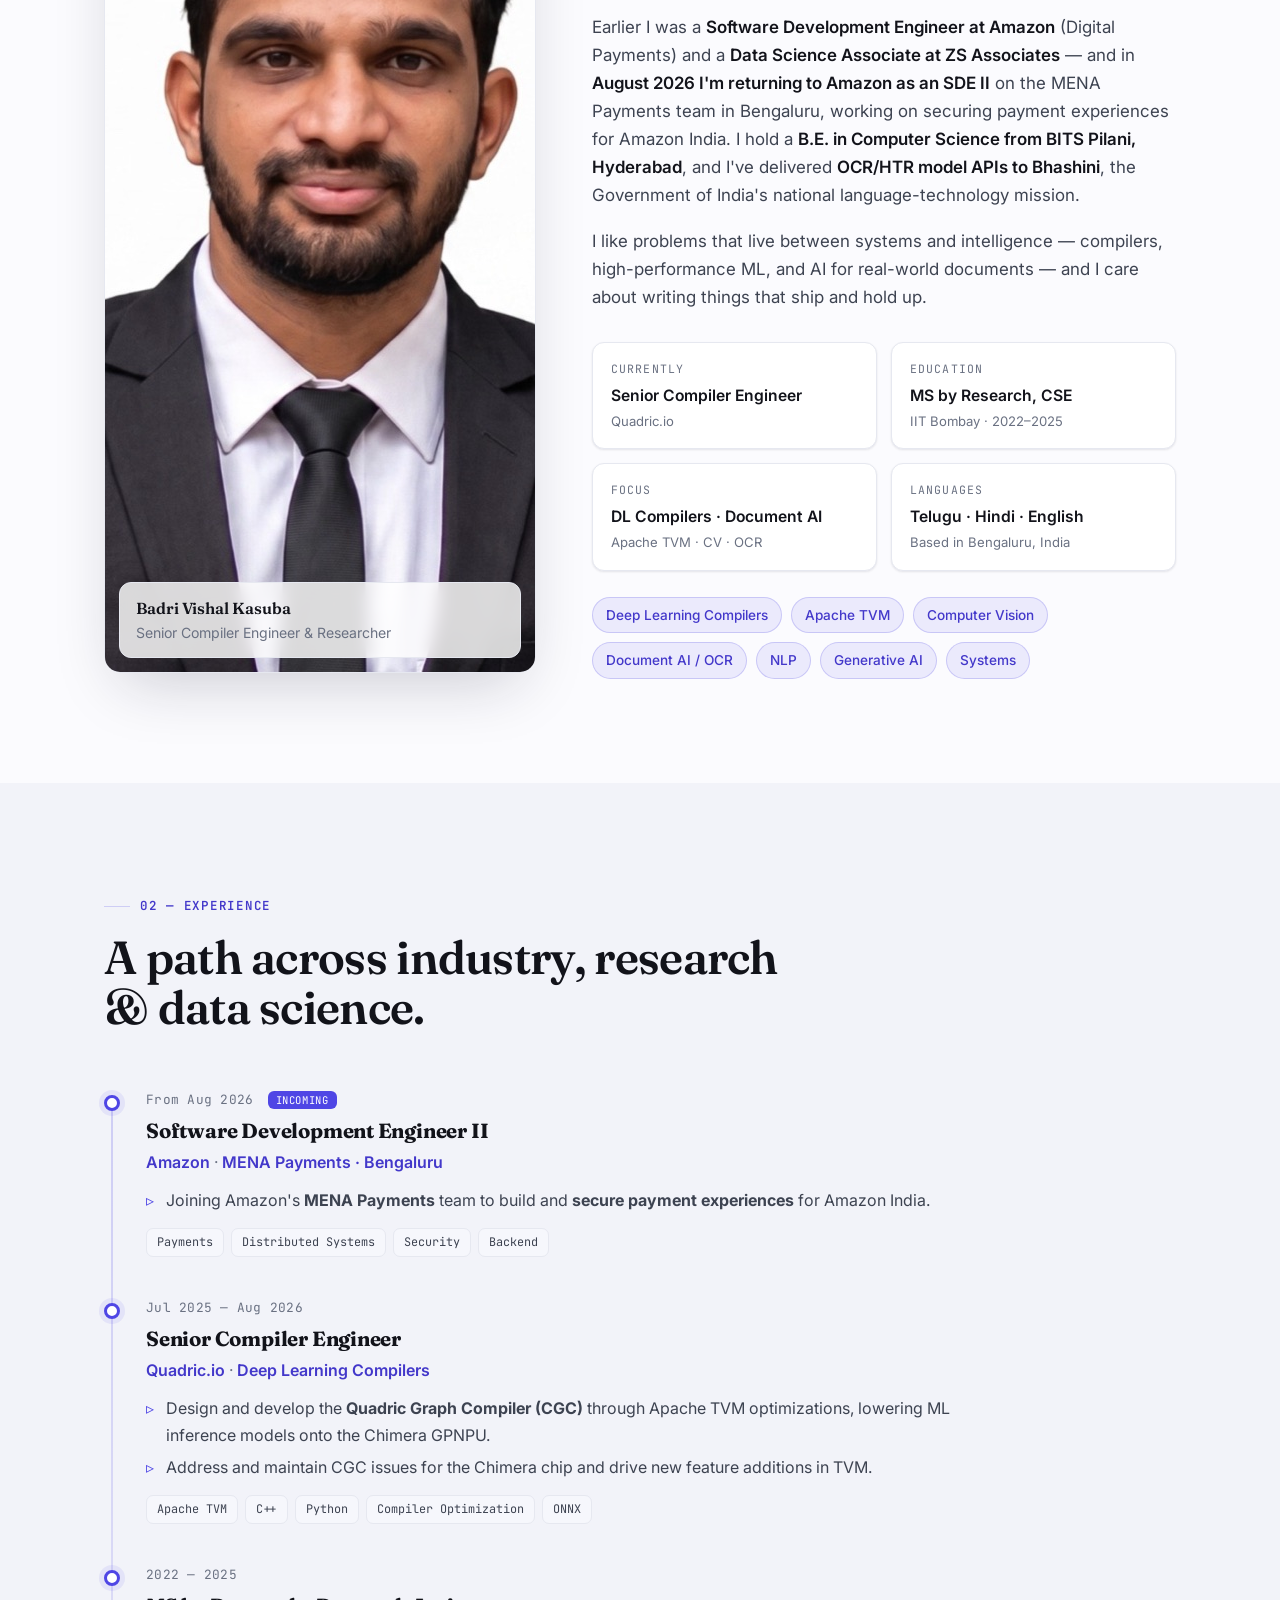
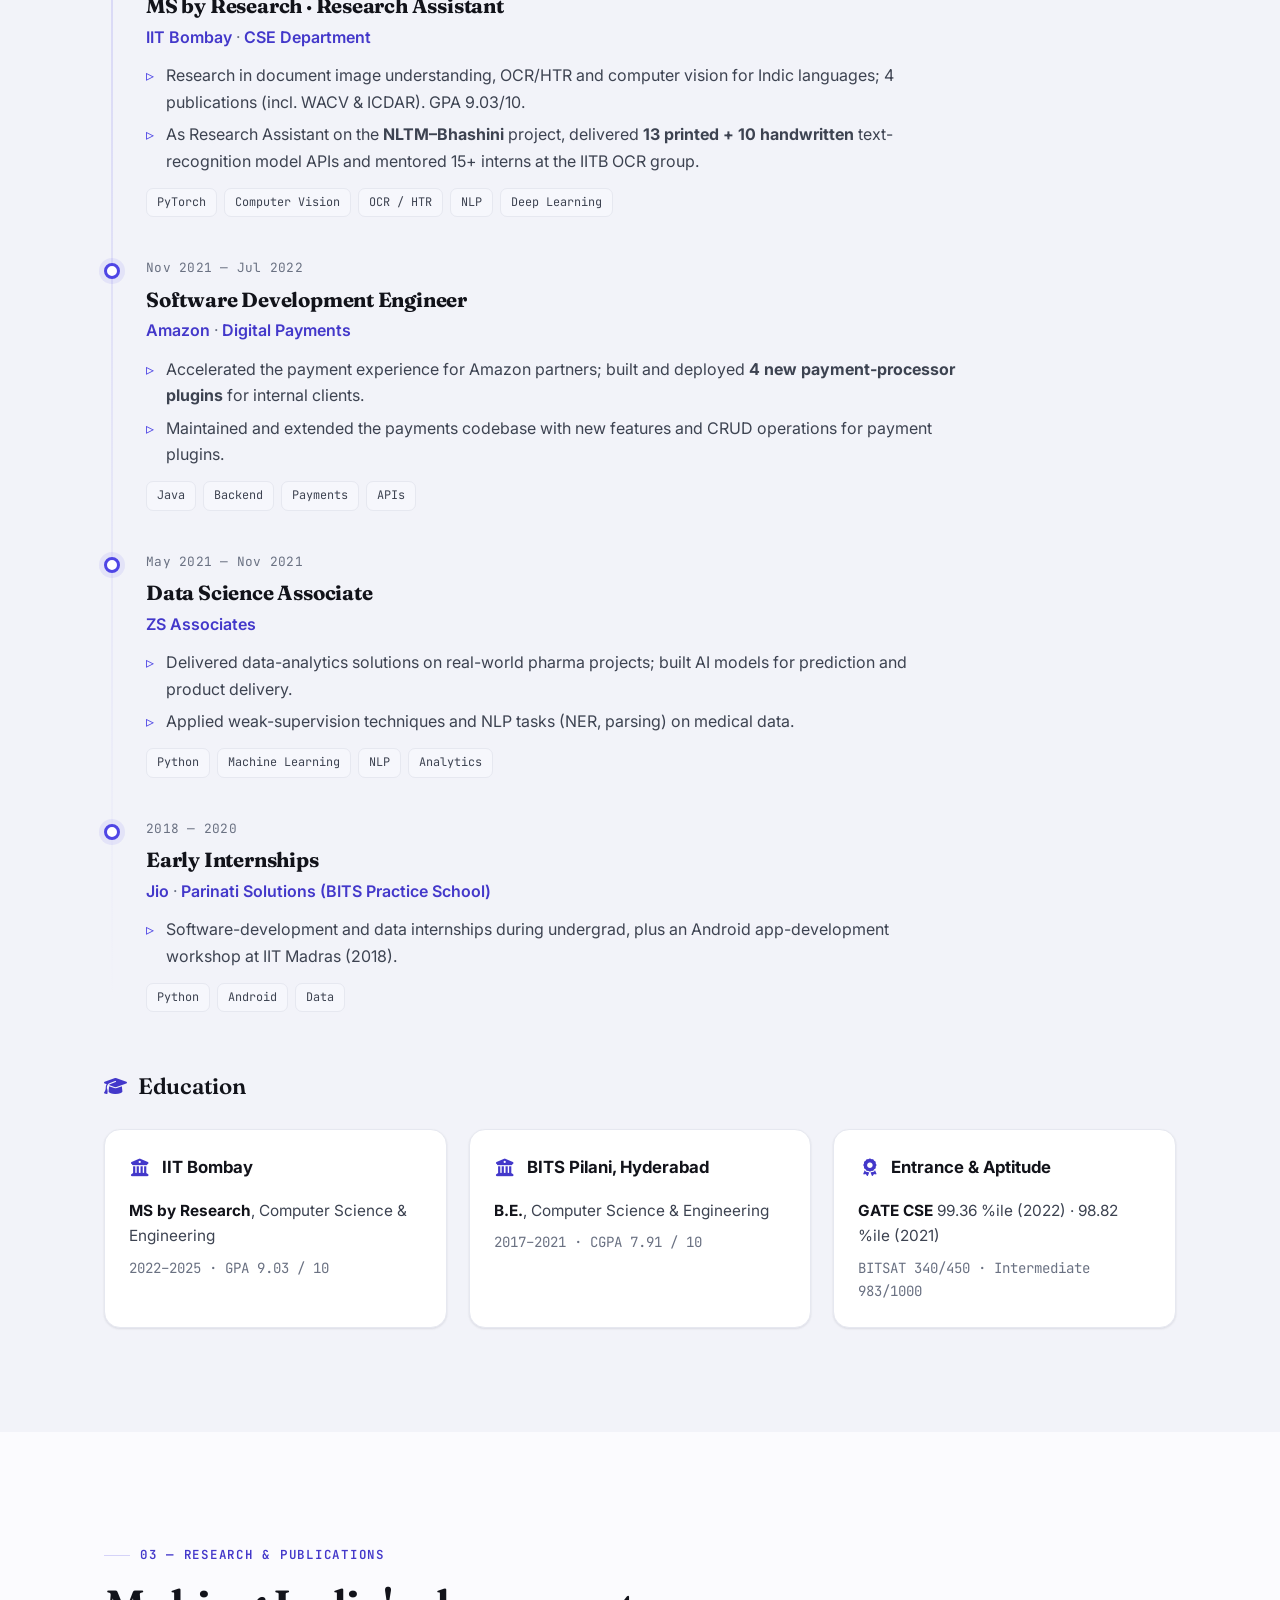
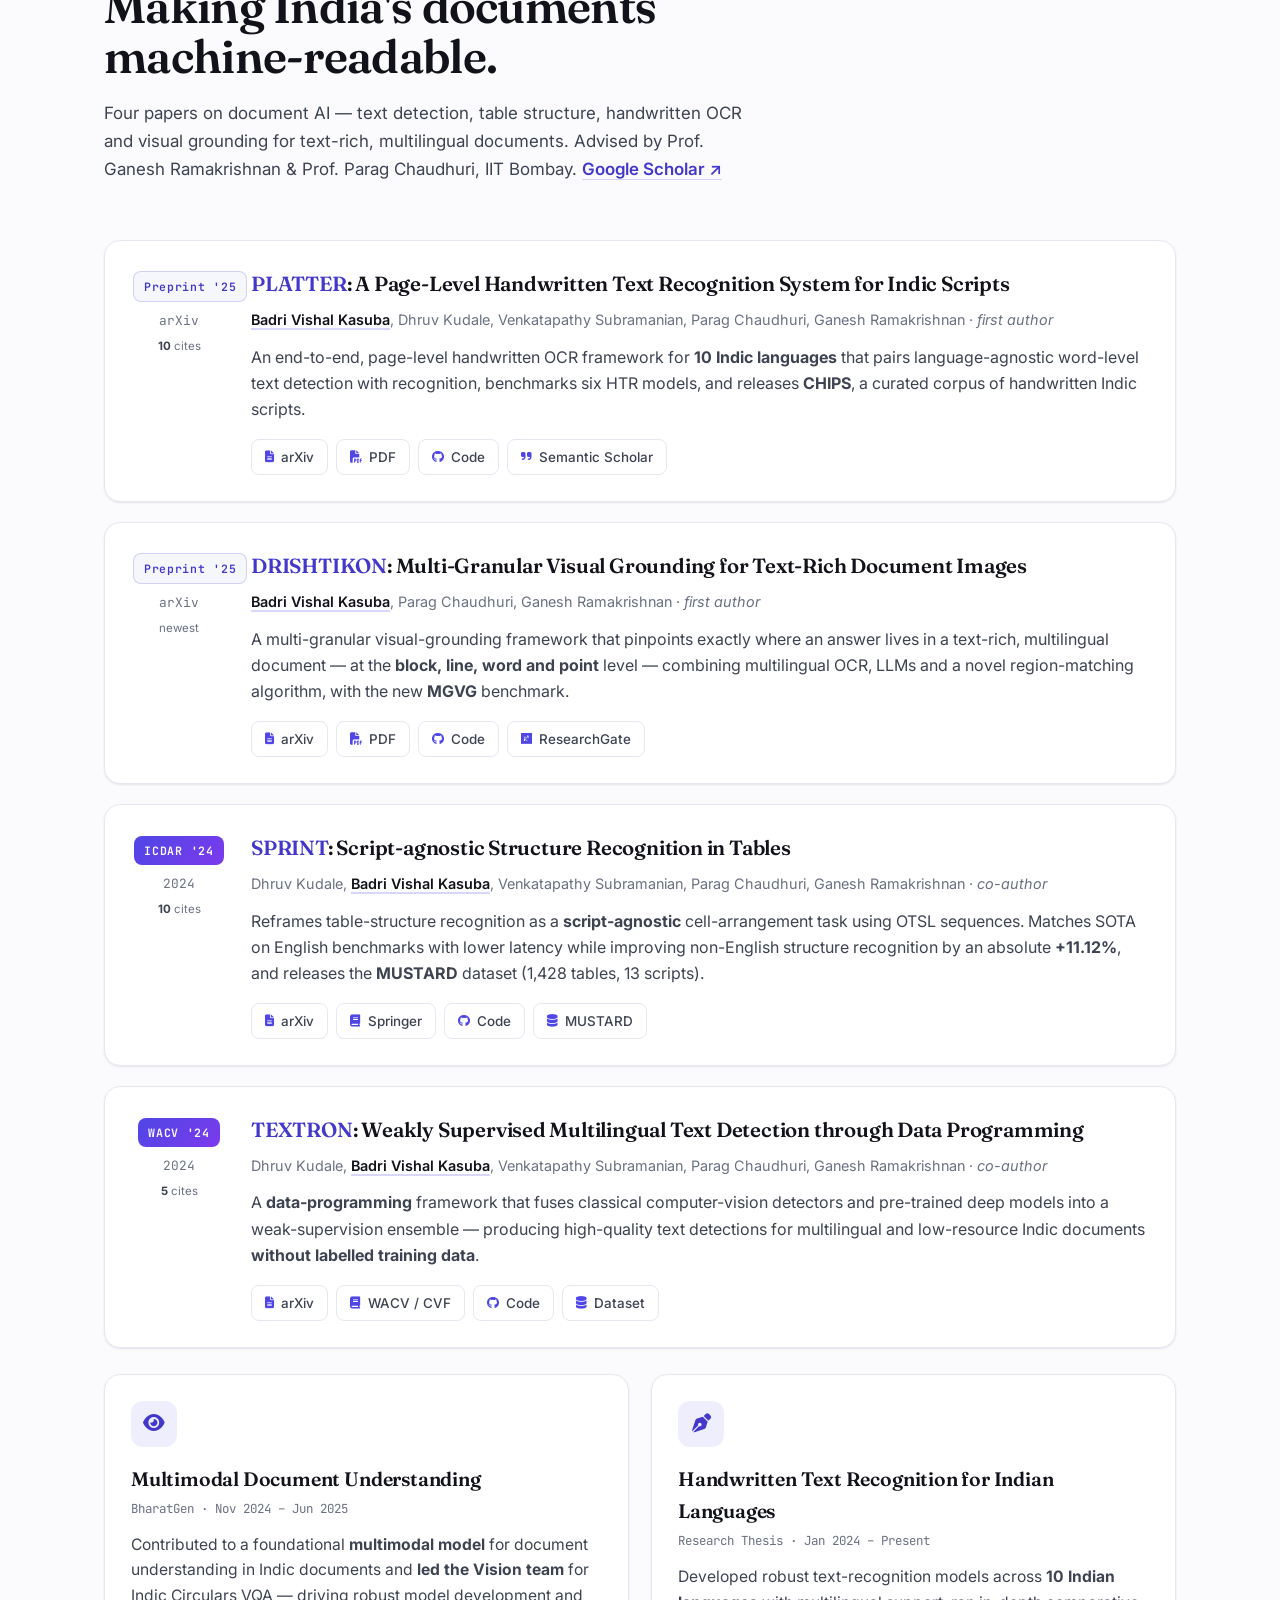
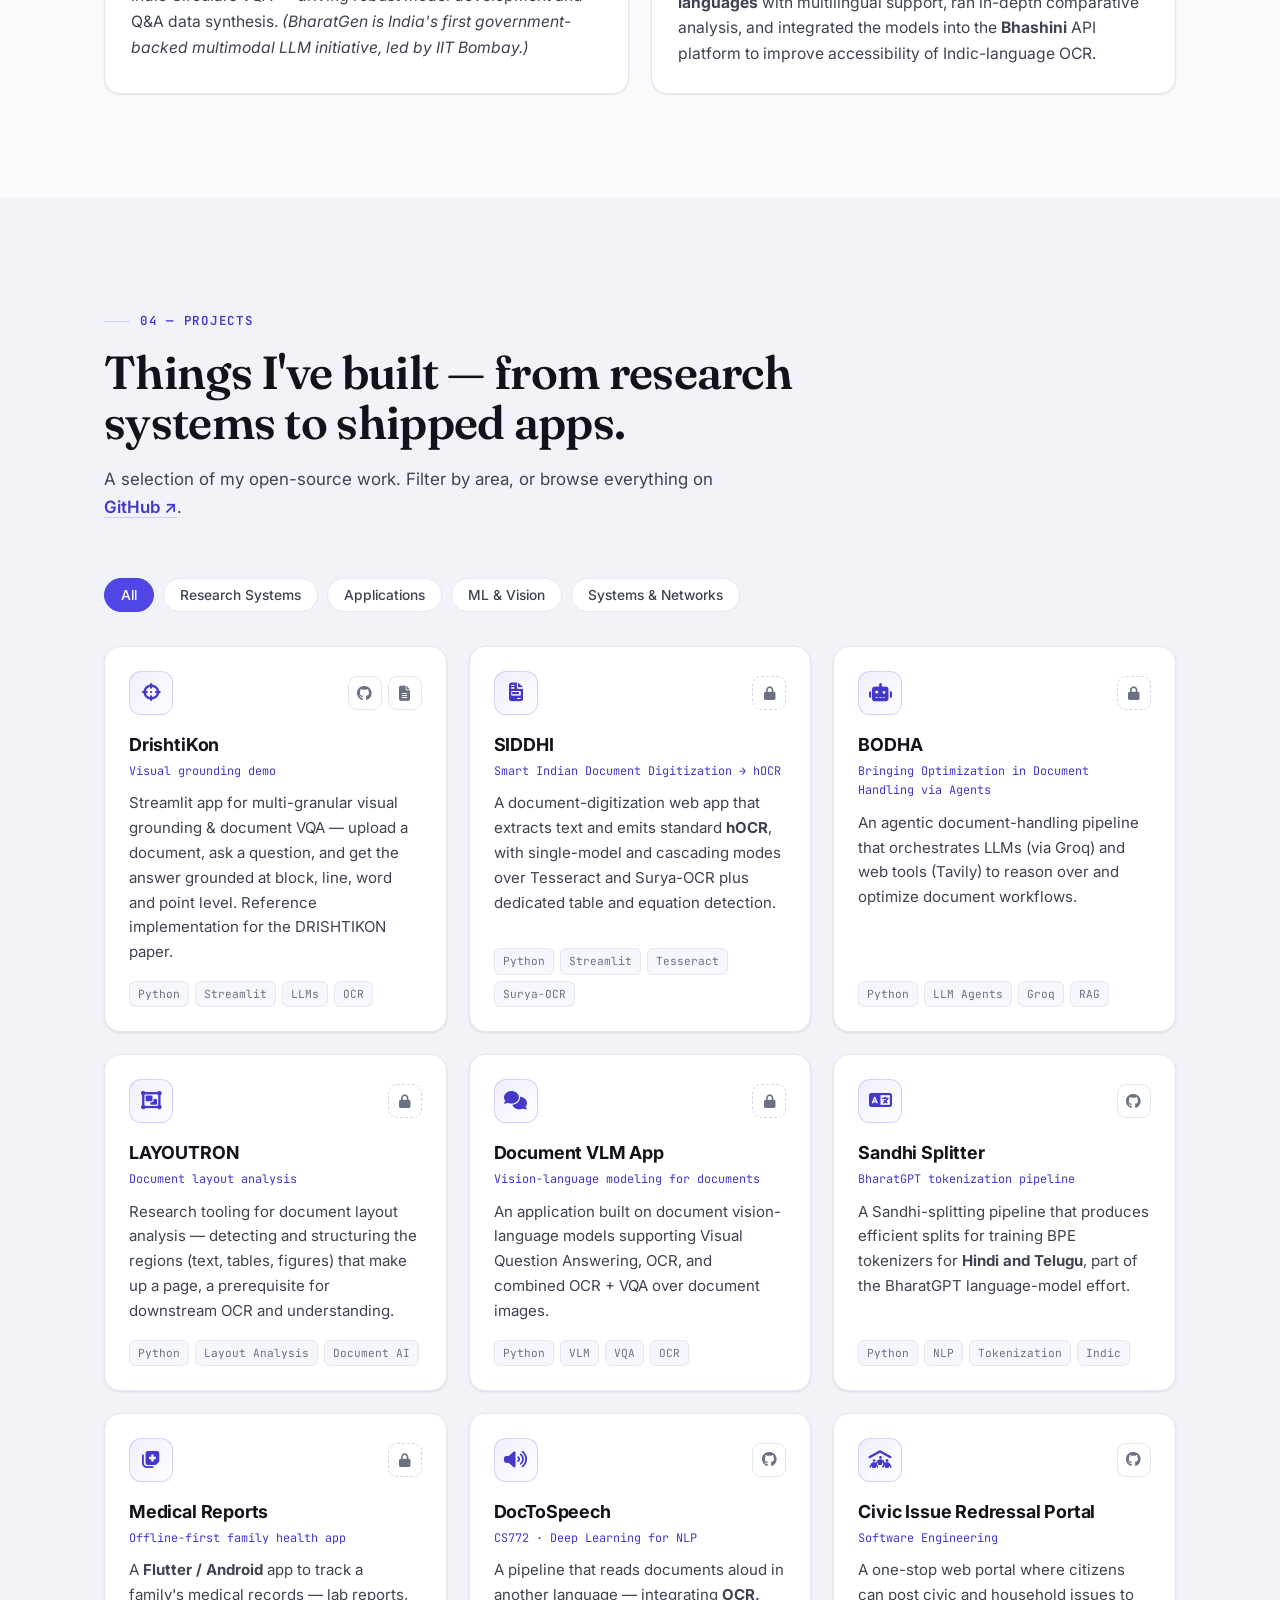
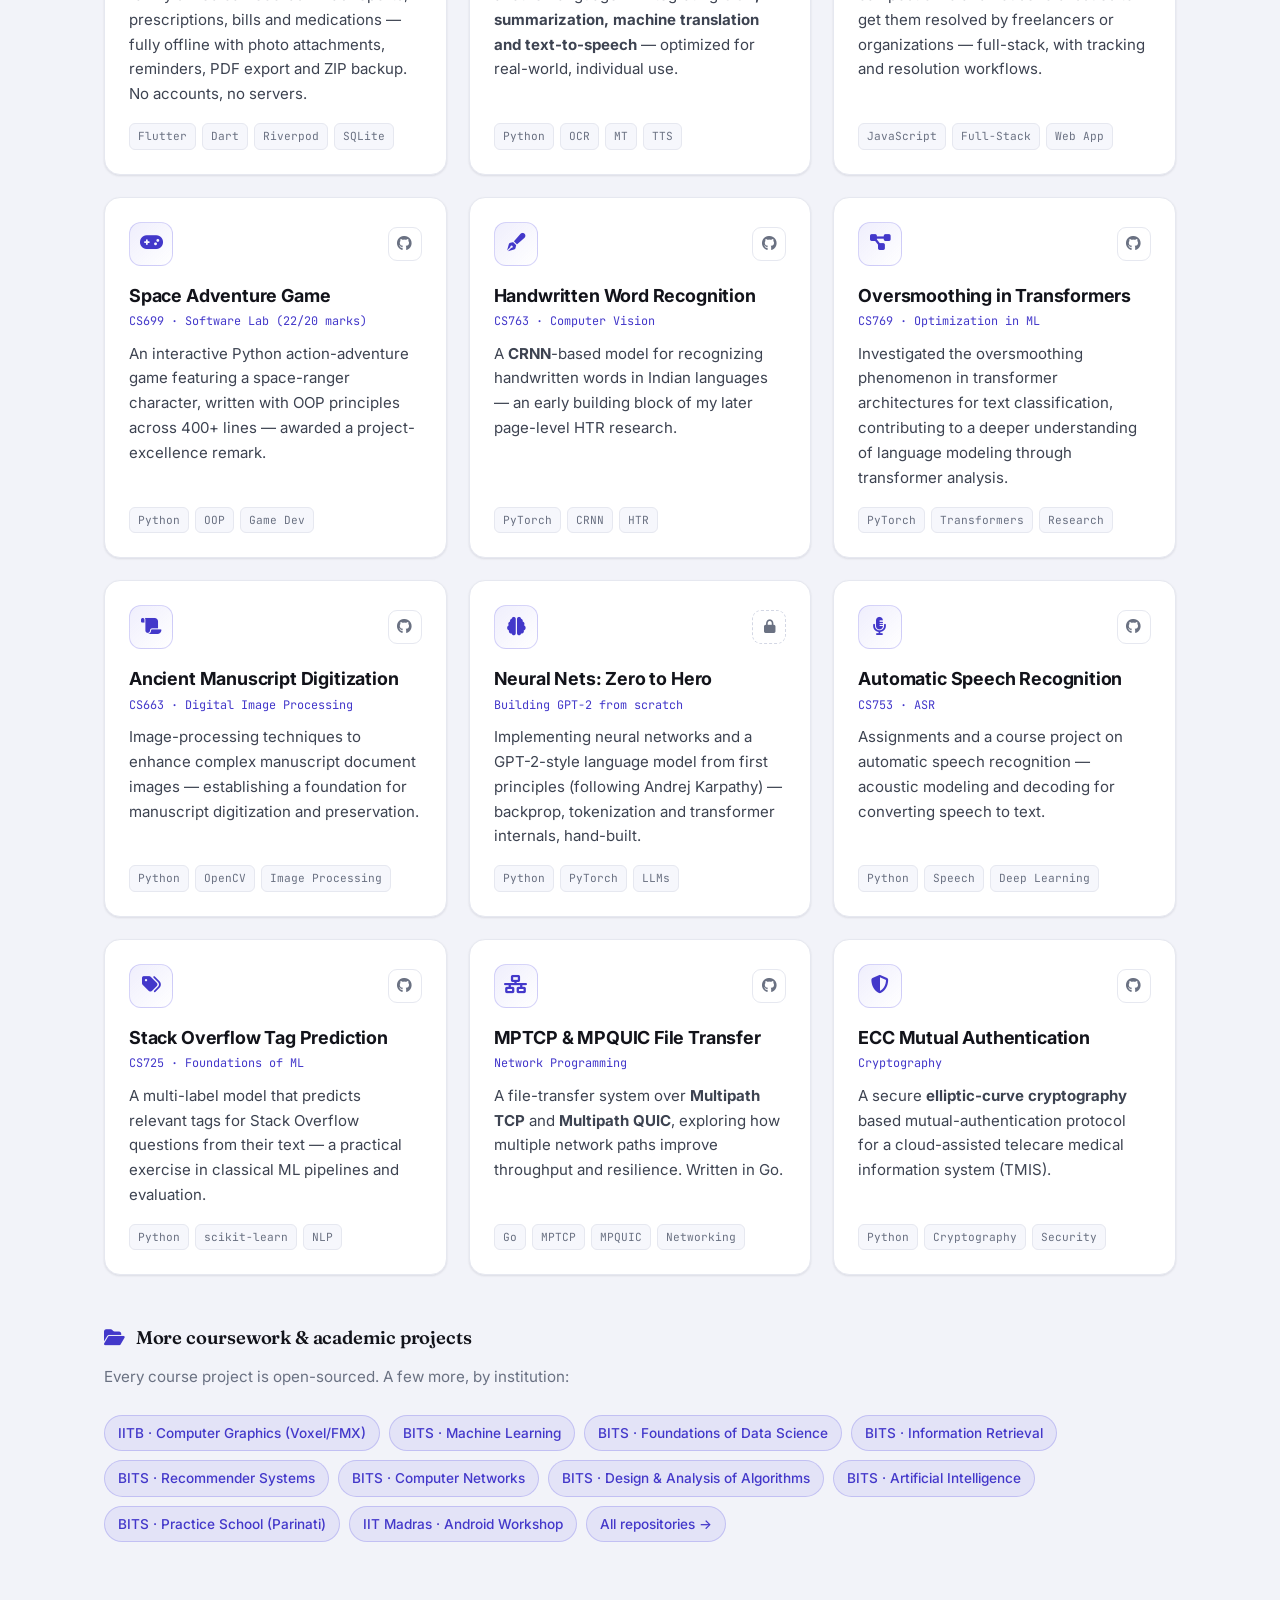
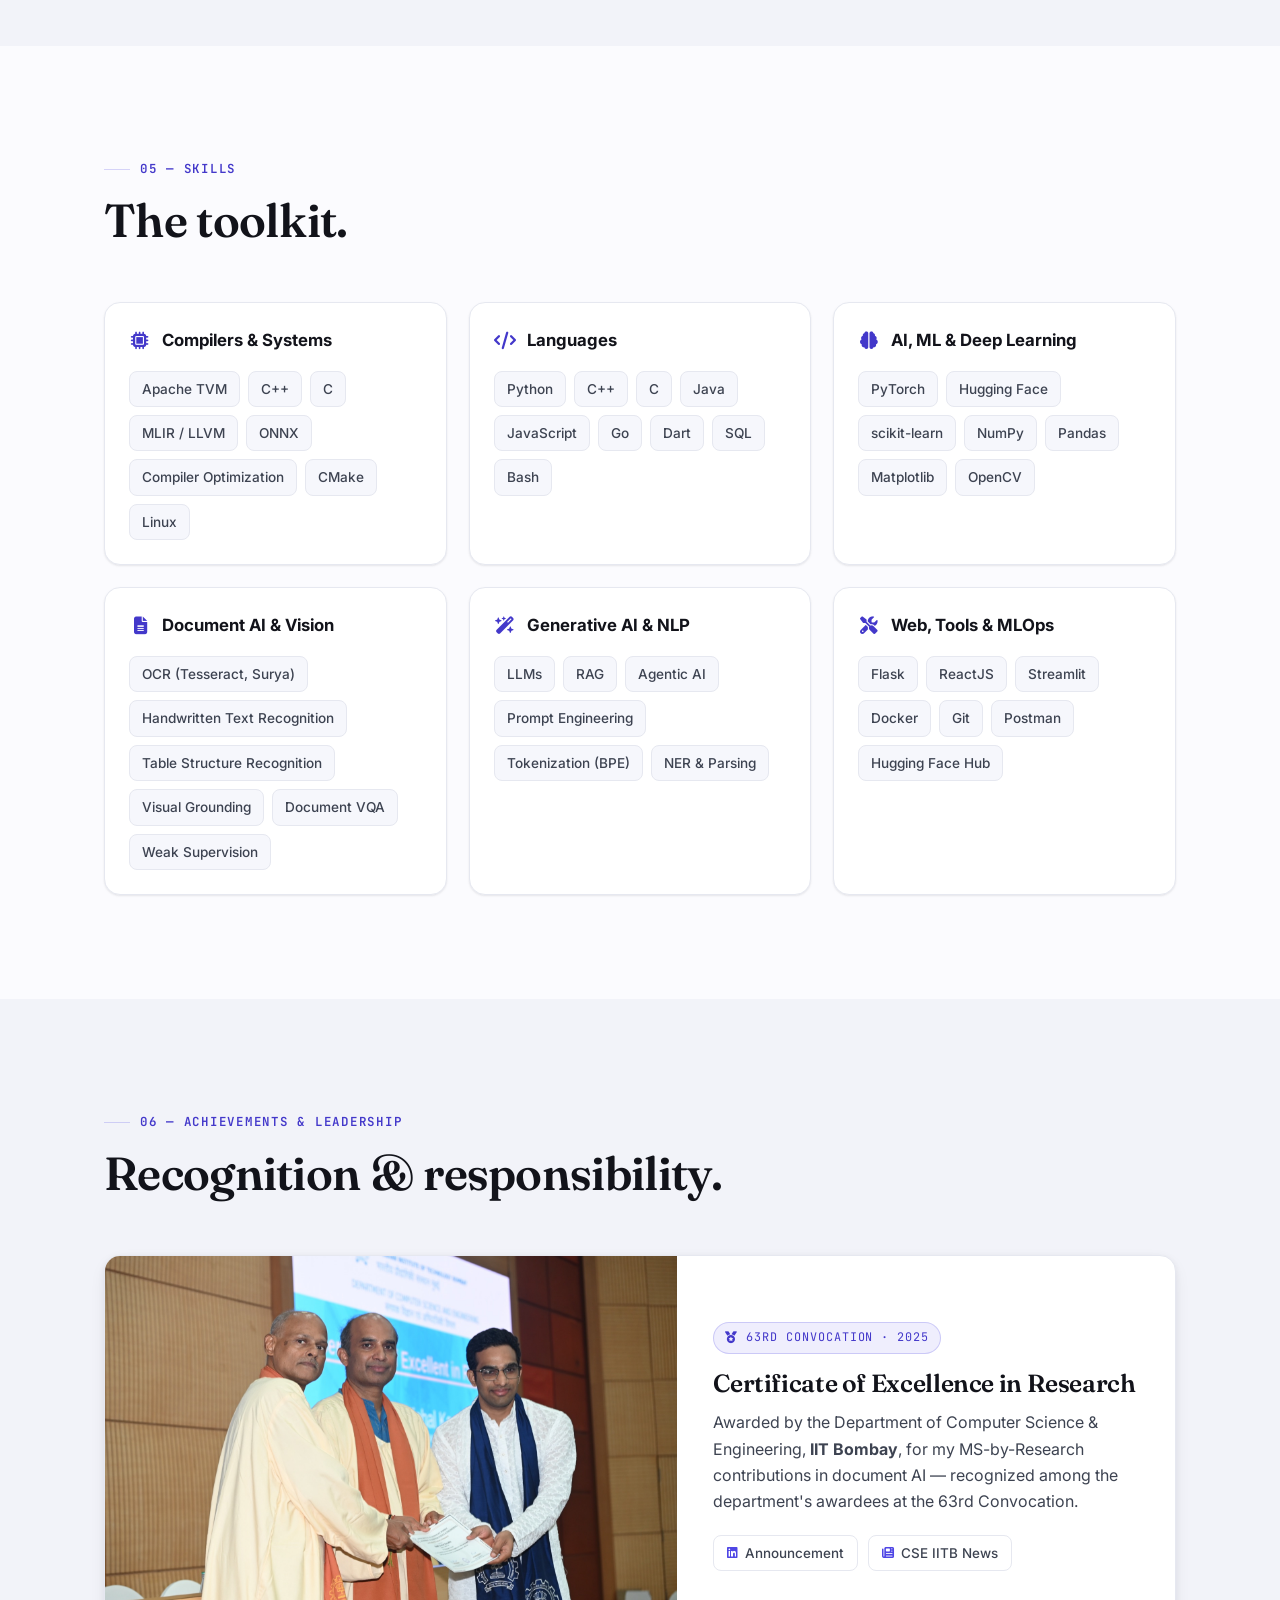
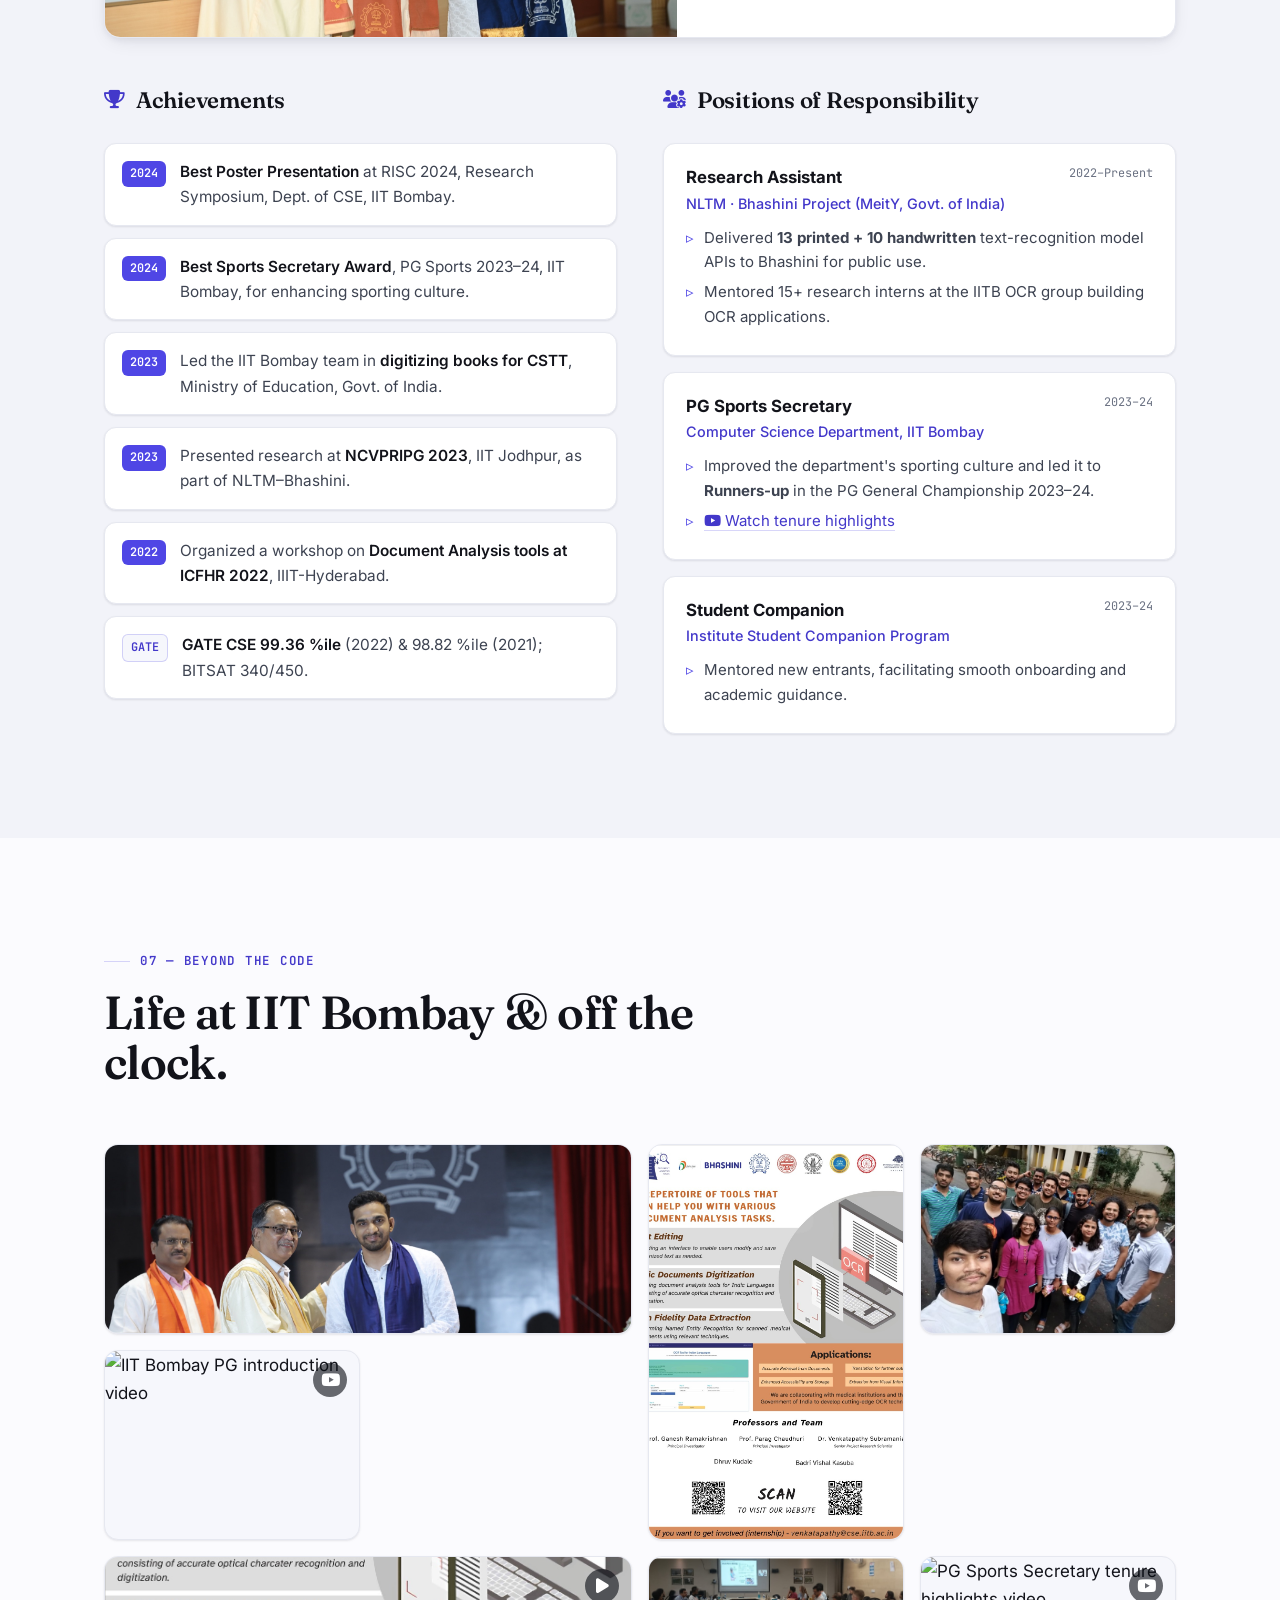
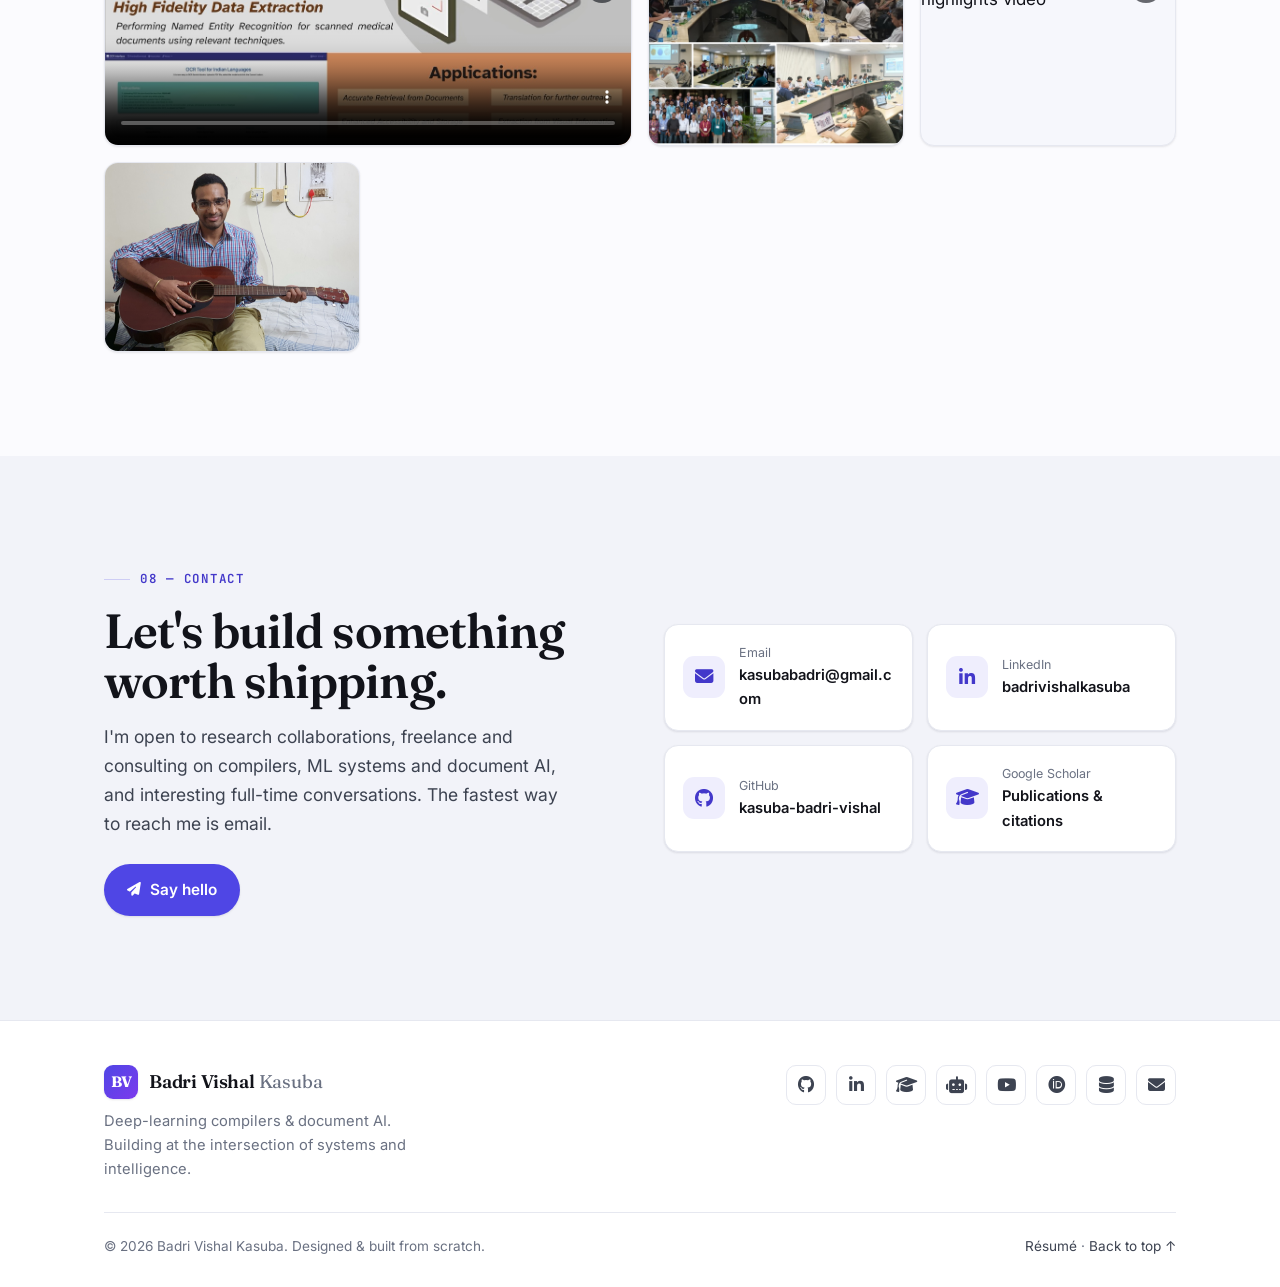
==== commit 53a80adc: "Update career status: MS completed, incoming Amazon SDE II; add media - MS by Research now past tens" ====
--- a/index.html
+++ b/index.html
@@ -4,7 +4,7 @@
   <meta charset="UTF-8" />
   <meta name="viewport" content="width=device-width, initial-scale=1.0" />
   <title>Badri Vishal Kasuba — Compiler Engineer & AI Researcher</title>
-  <meta name="description" content="Badri Vishal Kasuba — Senior Compiler Engineer at Quadric.io and MS by Research scholar at IIT Bombay. Deep learning compilers (Apache TVM), computer vision and document AI, with publications at WACV, ICDAR and more." />
+  <meta name="description" content="Badri Vishal Kasuba — Senior Compiler Engineer at Quadric.io, joining Amazon as an SDE II (2026), with an MS by Research from IIT Bombay. Deep-learning compilers, computer vision and document AI, with publications at WACV, ICDAR and more." />
   <meta name="author" content="Badri Vishal Kasuba" />
   <meta name="keywords" content="Badri Vishal Kasuba, compiler engineer, Quadric, Apache TVM, deep learning compiler, IIT Bombay, document AI, OCR, handwritten text recognition, computer vision, machine learning" />
   <meta name="theme-color" content="#4f46e5" />
@@ -13,12 +13,12 @@
   <!-- Open Graph / Twitter -->
   <meta property="og:type" content="website" />
   <meta property="og:title" content="Badri Vishal Kasuba — Compiler Engineer & AI Researcher" />
-  <meta property="og:description" content="Senior Compiler Engineer @ Quadric.io · MS by Research @ IIT Bombay. Deep learning compilers, computer vision and document AI." />
+  <meta property="og:description" content="Senior Compiler Engineer @ Quadric.io · Incoming Amazon SDE II · MS by Research @ IIT Bombay. Deep-learning compilers, computer vision and document AI." />
   <meta property="og:url" content="https://kasuba-badri-vishal.github.io/badri-vishal.github.io/" />
-  <meta property="og:image" content="https://kasuba-badri-vishal.github.io/badri-vishal.github.io/resources/Badri_Portrait_web.jpg" />
+  <meta property="og:image" content="https://kasuba-badri-vishal.github.io/badri-vishal.github.io/resources/Badri_Headshot_web.jpg" />
   <meta name="twitter:card" content="summary_large_image" />
   <meta name="twitter:title" content="Badri Vishal Kasuba — Compiler Engineer & AI Researcher" />
-  <meta name="twitter:description" content="Senior Compiler Engineer @ Quadric.io · MS by Research @ IIT Bombay." />
+  <meta name="twitter:description" content="Senior Compiler Engineer @ Quadric.io · Incoming Amazon SDE II · MS by Research @ IIT Bombay." />
 
   <link rel="icon" type="image/svg+xml" href="favicon.svg" />
   <link rel="preconnect" href="https://fonts.googleapis.com" />
@@ -103,17 +103,18 @@
     <div class="container">
       <div class="hero-inner">
         <span class="status-badge reveal">
-          <span class="status-dot"></span> Open to research collaborations &amp; select freelance work
+          <span class="status-dot"></span> Joining Amazon as SDE II · MENA Payments · Bengaluru · Aug 2026
         </span>
         <h1 class="hero-name reveal">Badri Vishal <span class="accent">Kasuba</span></h1>
         <p class="hero-role reveal">
-          <span class="typed" id="typed">Senior Compiler Engineer @ Quadric</span><span class="cursor">|</span>
+          <span class="typed" id="typed">Incoming SDE II @ Amazon</span><span class="cursor">|</span>
         </p>
         <p class="hero-desc reveal">
-          I build <strong>deep-learning compilers</strong> that make AI run fast on custom silicon — and
+          I build <strong>deep-learning compilers</strong> that make AI run fast on custom silicon, and
           I do <strong>document-AI research</strong> that makes text in India's languages machine-readable.
-          Currently engineering the graph compiler at <strong>Quadric.io</strong> and finishing my
-          <strong>MS by Research at IIT Bombay</strong>.
+          Currently a Senior Compiler Engineer at <strong>Quadric.io</strong> — and joining <strong>Amazon</strong>
+          as an <strong>SDE II</strong> on the MENA Payments team (Bengaluru) in <strong>August 2026</strong>.
+          I hold an <strong>MS by Research from IIT Bombay</strong>.
         </p>
         <div class="hero-actions reveal">
           <a href="#projects" class="btn btn-primary"><i class="fas fa-layer-group"></i> Explore my work</a>
@@ -125,6 +126,7 @@
           <a href="https://www.linkedin.com/in/badrivishalkasuba" target="_blank" rel="noopener" aria-label="LinkedIn" title="LinkedIn"><i class="fab fa-linkedin-in"></i></a>
           <a href="https://scholar.google.com/citations?user=dn-WRAQAAAAJ&hl=en" target="_blank" rel="noopener" aria-label="Google Scholar" title="Google Scholar"><i class="fas fa-graduation-cap"></i></a>
           <a href="https://huggingface.co/badrivishalk" target="_blank" rel="noopener" aria-label="Hugging Face" title="Hugging Face"><i class="fas fa-robot"></i></a>
+          <a href="https://www.youtube.com/@badrivishalkasuba5000" target="_blank" rel="noopener" aria-label="YouTube" title="YouTube"><i class="fab fa-youtube"></i></a>
           <a href="mailto:kasubabadri@gmail.com" aria-label="Email" title="Email"><i class="fas fa-envelope"></i></a>
         </div>
       </div>
@@ -165,7 +167,7 @@
       <div class="about-grid">
         <div class="about-media reveal">
           <figure class="portrait">
-            <img src="resources/Badri_Portrait_web.jpg" alt="Portrait of Badri Vishal Kasuba" loading="lazy" width="1050" height="1400" />
+            <img src="resources/Badri_Headshot_web.jpg" alt="Portrait of Badri Vishal Kasuba" loading="lazy" width="809" height="1000" style="object-position:center 18%" />
             <figcaption class="portrait-cap">
               <strong>Badri Vishal Kasuba</strong>
               <span>Senior Compiler Engineer &amp; Researcher</span>
@@ -175,15 +177,15 @@
         <div class="reveal">
           <div class="prose">
             <p>I'm a <strong>Senior Compiler Engineer at Quadric.io</strong>, where I work on the <strong>Chimera Graph Compiler (CGC)</strong> — a compiler built on <strong>Apache TVM</strong> that lowers trained neural networks into fast, C++-programmable code for Quadric's Chimera GPNPU, a hybrid CPU + DSP + NPU processor for edge AI.</p>
-            <p>In parallel I'm completing my <strong>MS by Research at IIT Bombay</strong> (CSE), advised by <strong>Prof. Ganesh Ramakrishnan</strong> and <strong>Prof. Parag Chaudhuri</strong>. My research makes text-rich documents in Indian languages machine-readable — spanning handwritten text recognition, table structure recognition, weakly-supervised text detection and multi-granular visual grounding, with work published at <strong>WACV</strong> and <strong>ICDAR</strong>.</p>
-            <p>Before this I was a <strong>Software Development Engineer at Amazon</strong> (Digital Payments) and a <strong>Data Science Associate at ZS Associates</strong>. I hold a <strong>B.E. in Computer Science from BITS Pilani, Hyderabad</strong>, and I've delivered <strong>OCR/HTR model APIs to Bhashini</strong>, the Government of India's national language-technology mission.</p>
+            <p>I recently completed my <strong>MS by Research at IIT Bombay</strong> (CSE), advised by <strong>Prof. Ganesh Ramakrishnan</strong> and <strong>Prof. Parag Chaudhuri</strong>. My research makes text-rich documents in Indian languages machine-readable — spanning handwritten text recognition, table structure recognition, weakly-supervised text detection and multi-granular visual grounding, with work published at <strong>WACV</strong> and <strong>ICDAR</strong>.</p>
+            <p>Earlier I was a <strong>Software Development Engineer at Amazon</strong> (Digital Payments) and a <strong>Data Science Associate at ZS Associates</strong> — and in <strong>August 2026 I'm returning to Amazon as an SDE II</strong> on the MENA Payments team in Bengaluru, working on securing payment experiences for Amazon India. I hold a <strong>B.E. in Computer Science from BITS Pilani, Hyderabad</strong>, and I've delivered <strong>OCR/HTR model APIs to Bhashini</strong>, the Government of India's national language-technology mission.</p>
             <p>I like problems that live between systems and intelligence — compilers, high-performance ML, and AI for real-world documents — and I care about writing things that ship and hold up.</p>
           </div>
           <div class="facts">
             <div class="fact"><div class="k">Currently</div><div class="v">Senior Compiler Engineer<small>Quadric.io</small></div></div>
             <div class="fact"><div class="k">Education</div><div class="v">MS by Research, CSE<small>IIT Bombay · 2022–2025</small></div></div>
             <div class="fact"><div class="k">Focus</div><div class="v">DL Compilers · Document AI<small>Apache TVM · CV · OCR</small></div></div>
-            <div class="fact"><div class="k">Languages</div><div class="v">Telugu · Hindi · English<small>Based in India</small></div></div>
+            <div class="fact"><div class="k">Languages</div><div class="v">Telugu · Hindi · English<small>Based in Bengaluru, India</small></div></div>
           </div>
           <div class="focus-tags">
             <span class="chip">Deep Learning Compilers</span>
@@ -209,7 +211,17 @@
 
       <div class="timeline">
         <div class="tl-item reveal">
-          <div class="tl-date">Jul 2025 — Present</div>
+          <div class="tl-date">From Aug 2026 <span style="margin-left:6px;font-family:var(--font-mono);font-size:0.66rem;letter-spacing:0.06em;color:var(--on-accent);background:var(--accent);padding:2px 8px;border-radius:6px;vertical-align:middle;">INCOMING</span></div>
+          <div class="tl-role">Software Development Engineer II</div>
+          <div class="tl-org">Amazon <span class="sep">·</span> MENA Payments · Bengaluru</div>
+          <ul class="tl-desc">
+            <li>Joining Amazon's <strong>MENA Payments</strong> team to build and <strong>secure payment experiences</strong> for Amazon India.</li>
+          </ul>
+          <div class="tl-tags"><span class="tag">Payments</span><span class="tag">Distributed Systems</span><span class="tag">Security</span><span class="tag">Backend</span></div>
+        </div>
+
+        <div class="tl-item reveal">
+          <div class="tl-date">Jul 2025 — Aug 2026</div>
           <div class="tl-role">Senior Compiler Engineer</div>
           <div class="tl-org">Quadric.io <span class="sep">·</span> Deep Learning Compilers</div>
           <ul class="tl-desc">
@@ -734,6 +746,7 @@
               <div class="org">Computer Science Department, IIT Bombay</div>
               <ul>
                 <li>Improved the department's sporting culture and led it to <strong>Runners-up</strong> in the PG General Championship 2023–24.</li>
+                <li><a href="https://www.youtube.com/watch?v=a4aXXhSWTnU" target="_blank" rel="noopener" style="color:var(--accent-ink);border-bottom:1px solid var(--accent-line)"><i class="fab fa-youtube"></i> Watch tenure highlights</a></li>
               </ul>
             </div>
             <div class="role-card">
@@ -759,8 +772,8 @@
       </div>
       <div class="gallery-grid reveal">
         <div class="g-item wide">
-          <img src="resources/degree_web.jpg" alt="Badri Vishal Kasuba receiving his MS by Research degree at IIT Bombay's 63rd Convocation" loading="lazy" />
-          <div class="cap"><strong>MS by Research · Convocation</strong><span>Degree distribution, IIT Bombay 2025</span></div>
+          <img src="resources/convocation_web.jpg" alt="Badri Vishal Kasuba receiving his MS by Research degree at the IIT Bombay Convocation" loading="lazy" />
+          <div class="cap"><strong>MS by Research · Convocation</strong><span>IIT Bombay, 2025</span></div>
         </div>
         <div class="g-item tall">
           <img src="resources/TechFest_web.jpg" alt="Techfest, IIT Bombay" loading="lazy" />
@@ -770,10 +783,11 @@
           <img src="resources/Group_Photo_web.jpg" alt="Research team at IIT Bombay" loading="lazy" />
           <div class="cap"><strong>The research team</strong><span>Document AI / OCR group, IIT Bombay</span></div>
         </div>
-        <div class="g-item">
-          <img src="resources/WIDAFIL_web.jpg" alt="Bhashini document-analysis tools" loading="lazy" />
-          <div class="cap"><strong>Document-AI tooling</strong><span>Bhashini OCR tools showcase</span></div>
-        </div>
+        <a class="g-item" href="https://www.youtube.com/watch?v=U335jGxOBVA" target="_blank" rel="noopener">
+          <img src="https://img.youtube.com/vi/U335jGxOBVA/hqdefault.jpg" alt="IIT Bombay PG introduction video" loading="lazy" />
+          <div class="g-video-badge"><i class="fab fa-youtube"></i></div>
+          <div class="cap"><strong>IIT Bombay · PG intro</strong><span>Watch on YouTube ↗</span></div>
+        </a>
         <div class="g-item wide">
           <video controls preload="none" poster="resources/TechFest_web.jpg">
             <source src="resources/techfest_Demo_web.mp4" type="video/mp4" />
@@ -782,6 +796,15 @@
           <div class="cap"><strong>Project demo</strong><span>Techfest demonstration</span></div>
         </div>
         <div class="g-item">
+          <img src="resources/WIDAFIL_web.jpg" alt="Bhashini document-analysis tools" loading="lazy" />
+          <div class="cap"><strong>Document-AI tooling</strong><span>Bhashini OCR tools showcase</span></div>
+        </div>
+        <a class="g-item" href="https://www.youtube.com/watch?v=a4aXXhSWTnU" target="_blank" rel="noopener">
+          <img src="https://img.youtube.com/vi/a4aXXhSWTnU/hqdefault.jpg" alt="PG Sports Secretary tenure highlights video" loading="lazy" />
+          <div class="g-video-badge"><i class="fab fa-youtube"></i></div>
+          <div class="cap"><strong>PG Sports Secretary</strong><span>Tenure highlights · YouTube ↗</span></div>
+        </a>
+        <div class="g-item">
           <img src="resources/Badri_Guitar_web.jpg" alt="Badri playing the guitar" loading="lazy" />
           <div class="cap"><strong>Off the clock</strong><span>Playing guitar</span></div>
         </div>
@@ -825,6 +848,7 @@
           <a href="https://www.linkedin.com/in/badrivishalkasuba" target="_blank" rel="noopener" aria-label="LinkedIn"><i class="fab fa-linkedin-in"></i></a>
           <a href="https://scholar.google.com/citations?user=dn-WRAQAAAAJ&hl=en" target="_blank" rel="noopener" aria-label="Google Scholar"><i class="fas fa-graduation-cap"></i></a>
           <a href="https://huggingface.co/badrivishalk" target="_blank" rel="noopener" aria-label="Hugging Face"><i class="fas fa-robot"></i></a>
+          <a href="https://www.youtube.com/@badrivishalkasuba5000" target="_blank" rel="noopener" aria-label="YouTube"><i class="fab fa-youtube"></i></a>
           <a href="https://orcid.org/0000-0003-2636-7639" target="_blank" rel="noopener" aria-label="ORCID"><i class="fab fa-orcid"></i></a>
           <a href="https://dblp.org/pid/368/8712.html" target="_blank" rel="noopener" aria-label="dblp"><i class="fas fa-database"></i></a>
           <a href="mailto:kasubabadri@gmail.com" aria-label="Email"><i class="fas fa-envelope"></i></a>
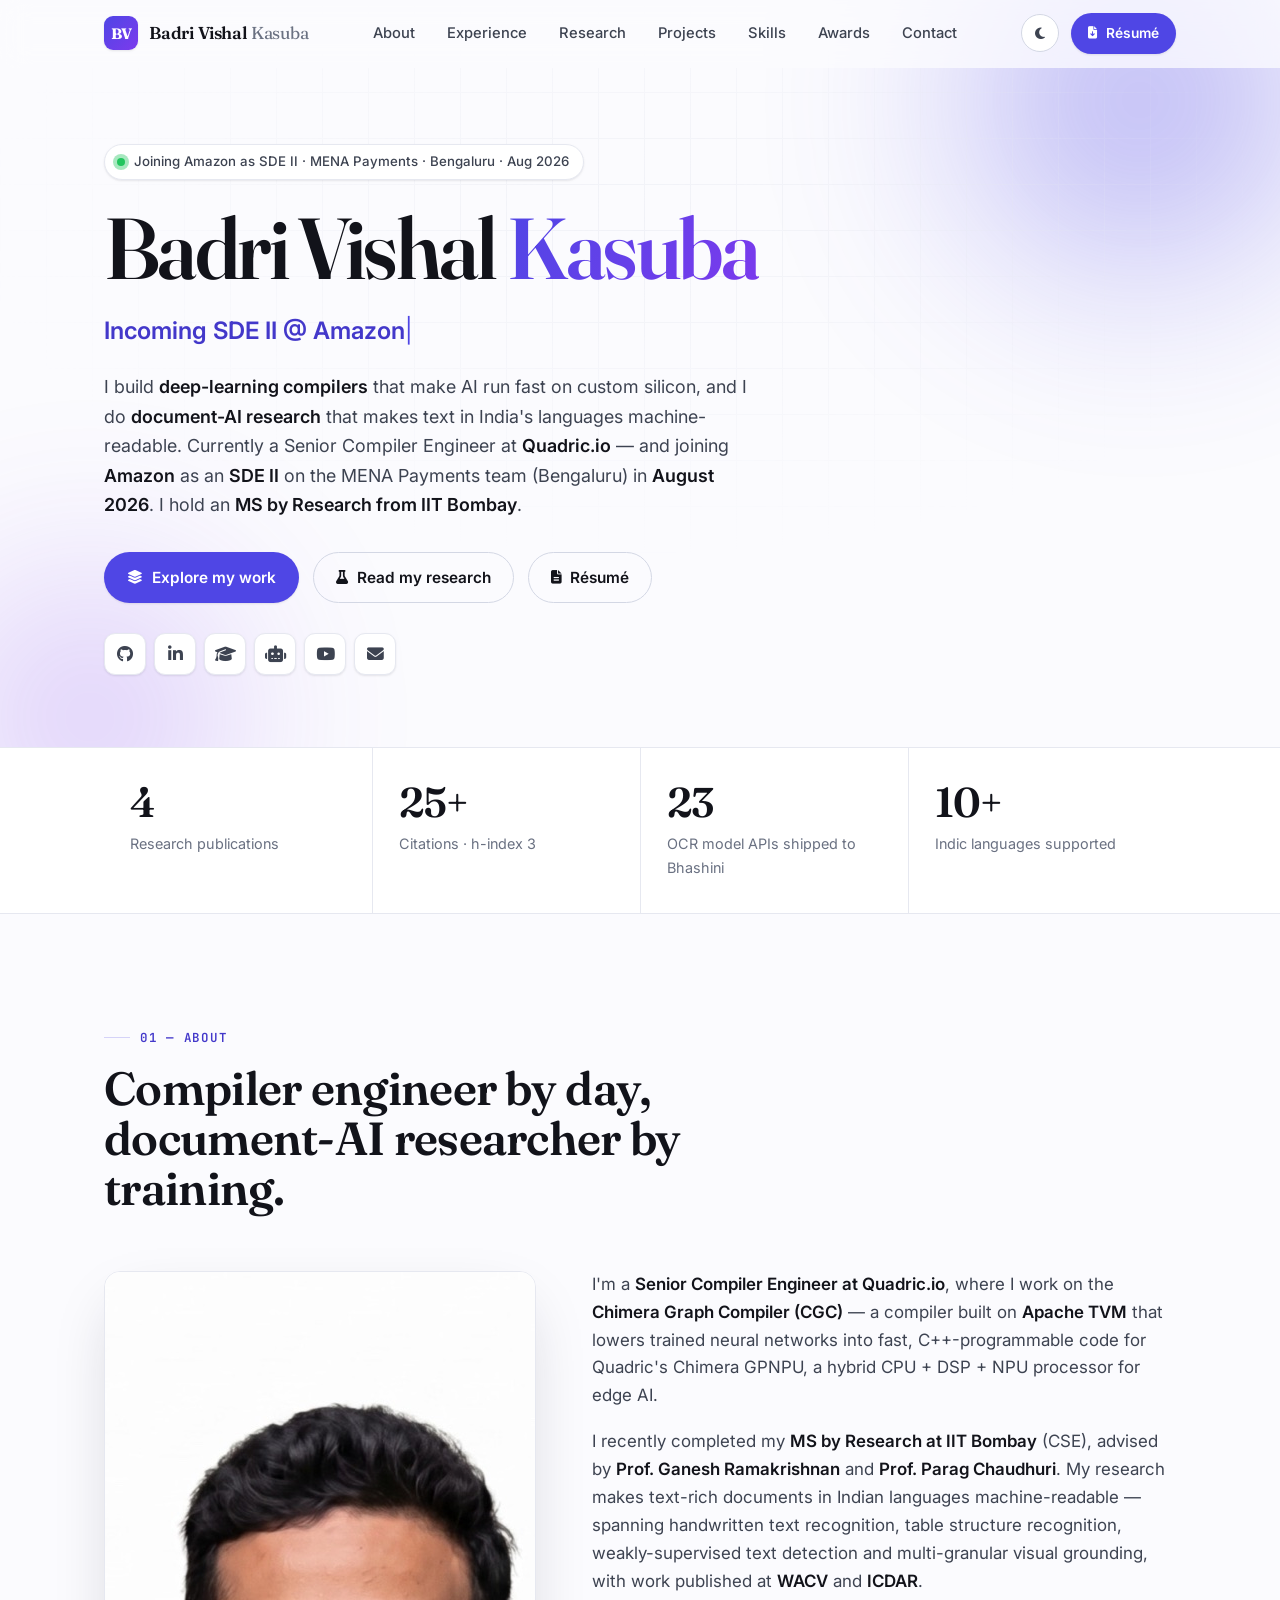
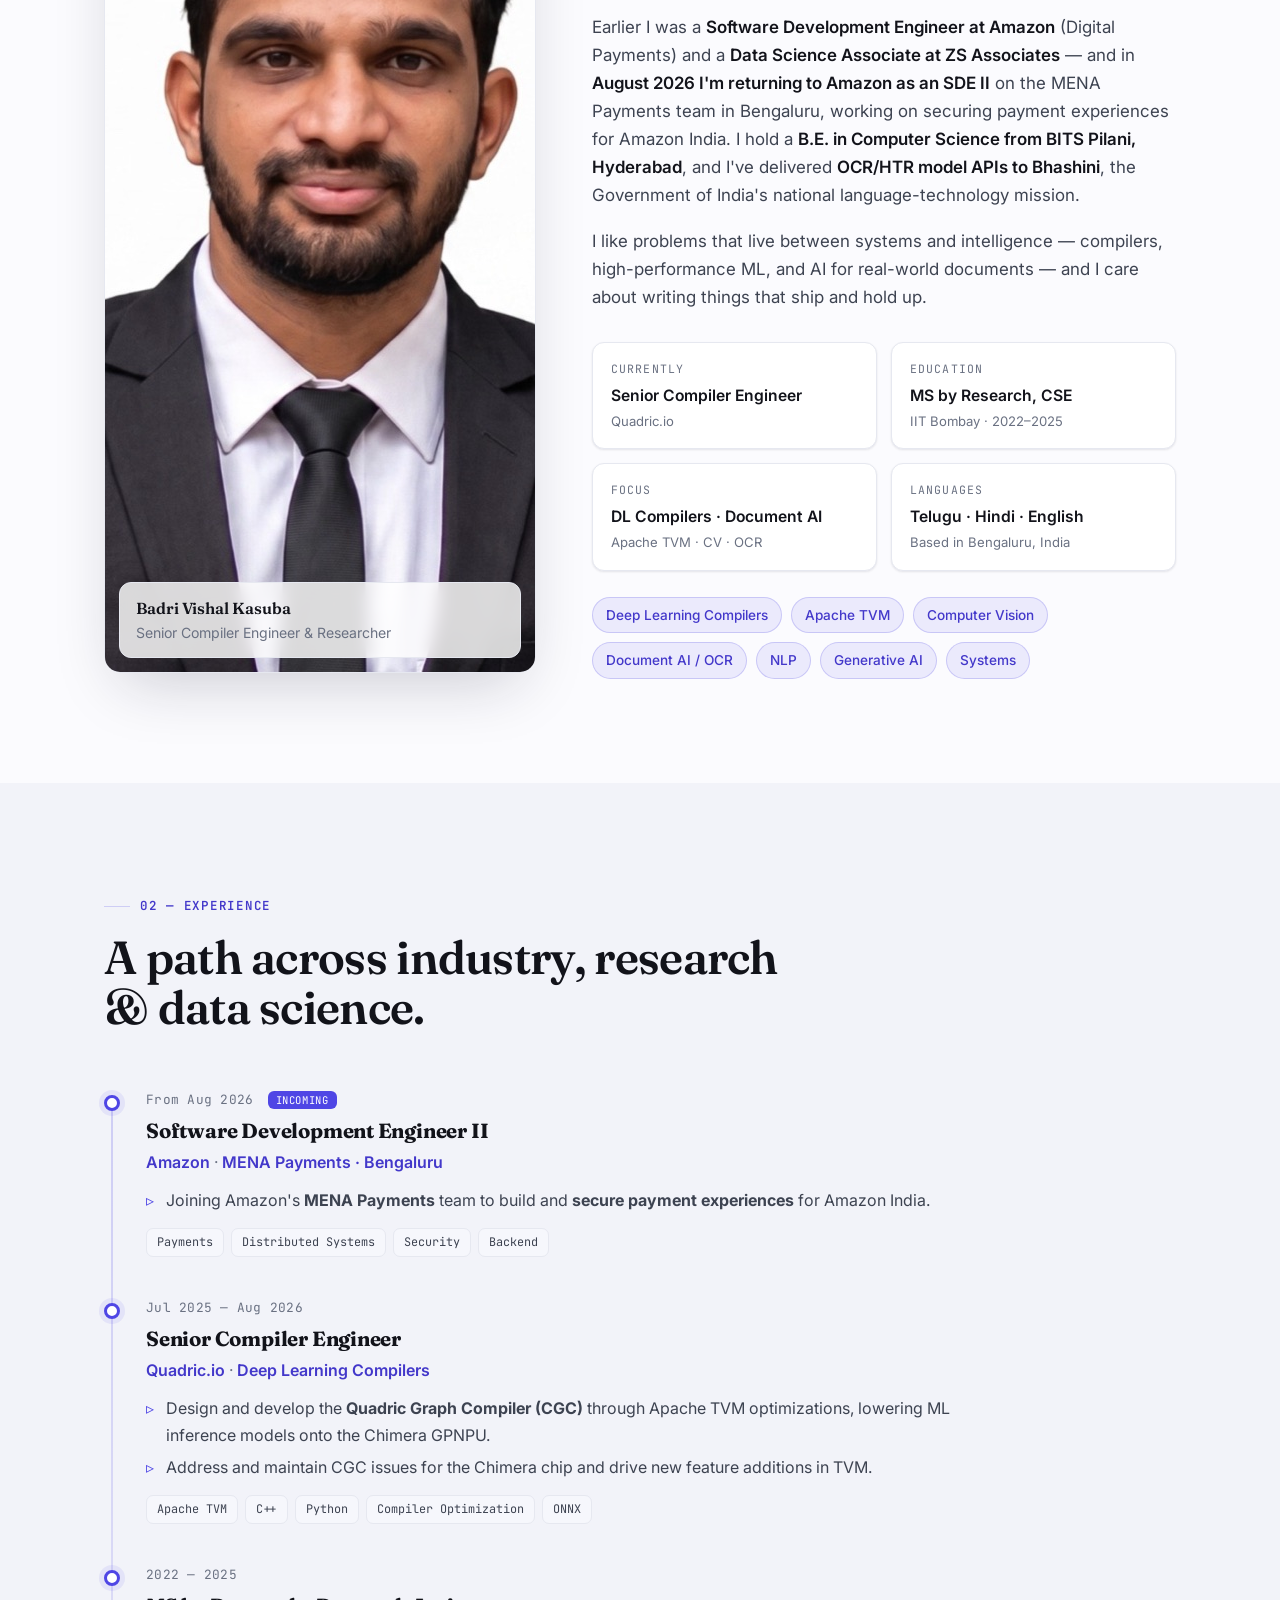
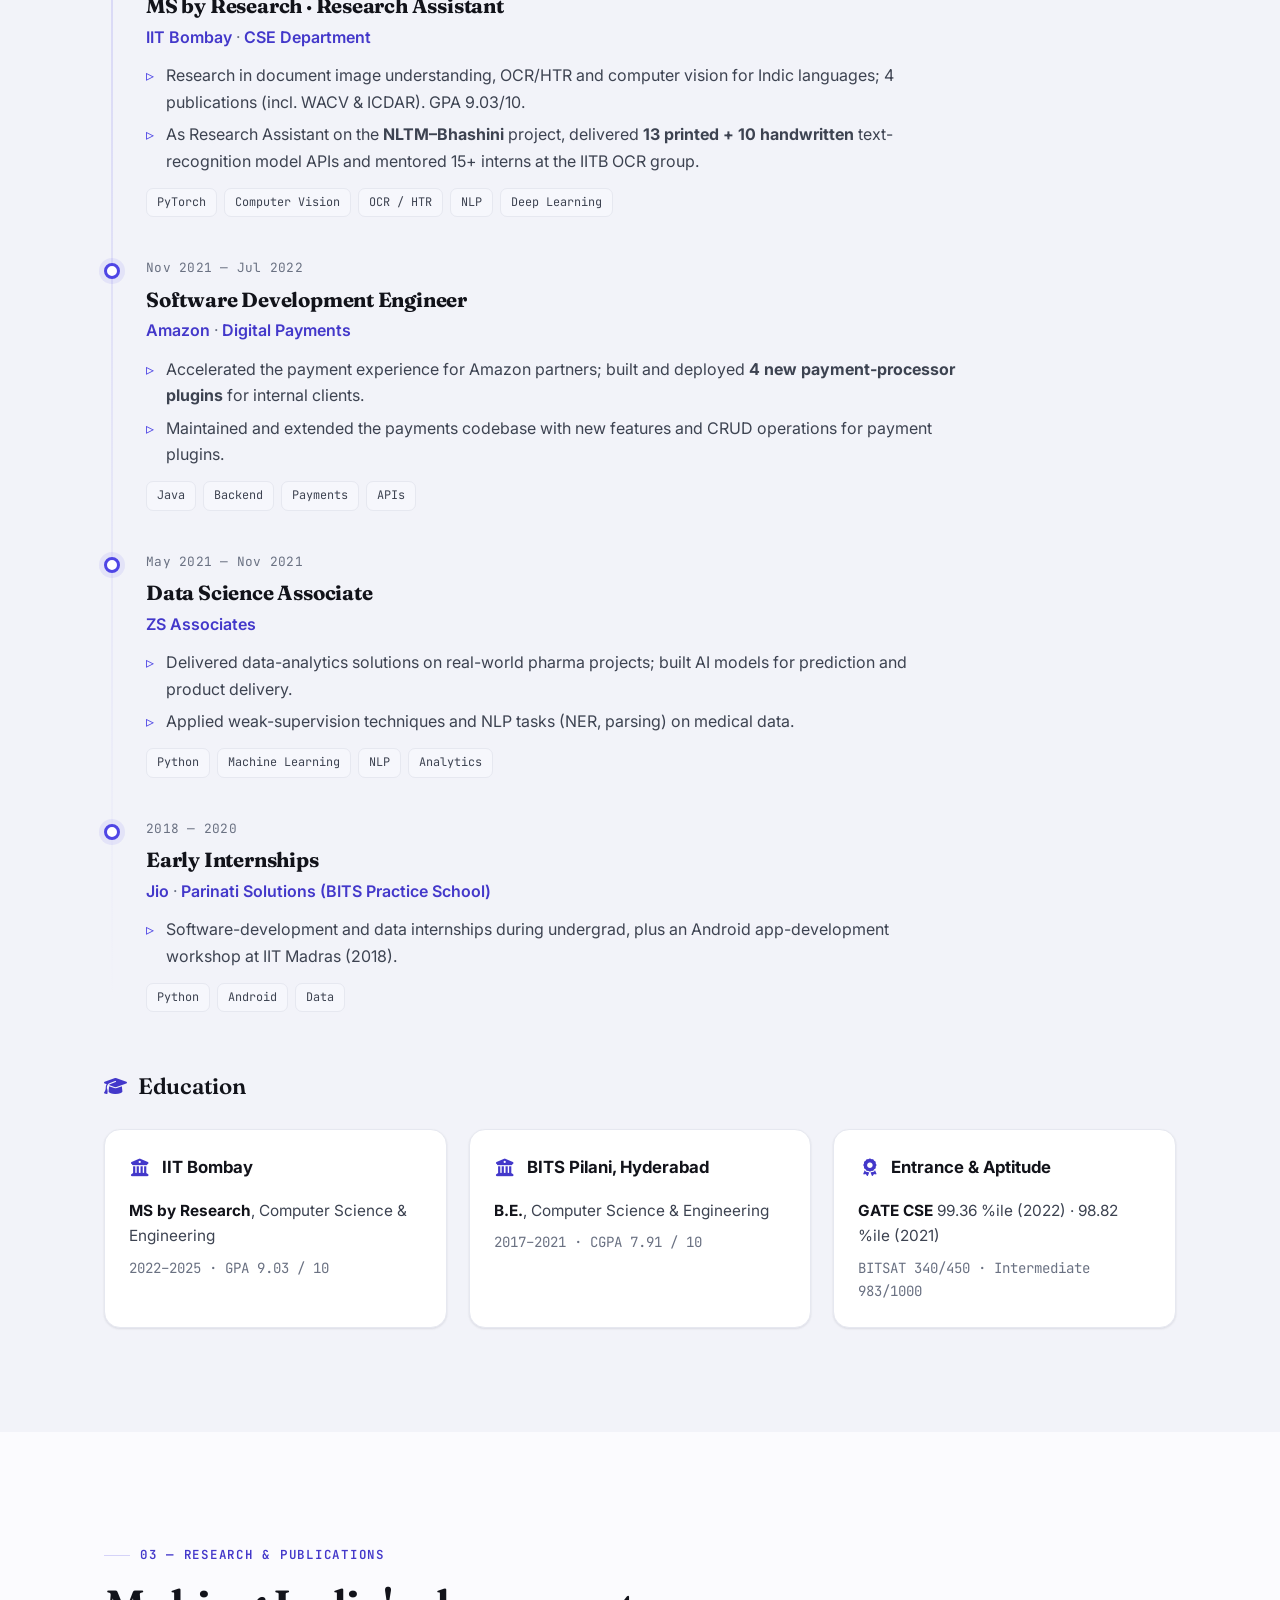
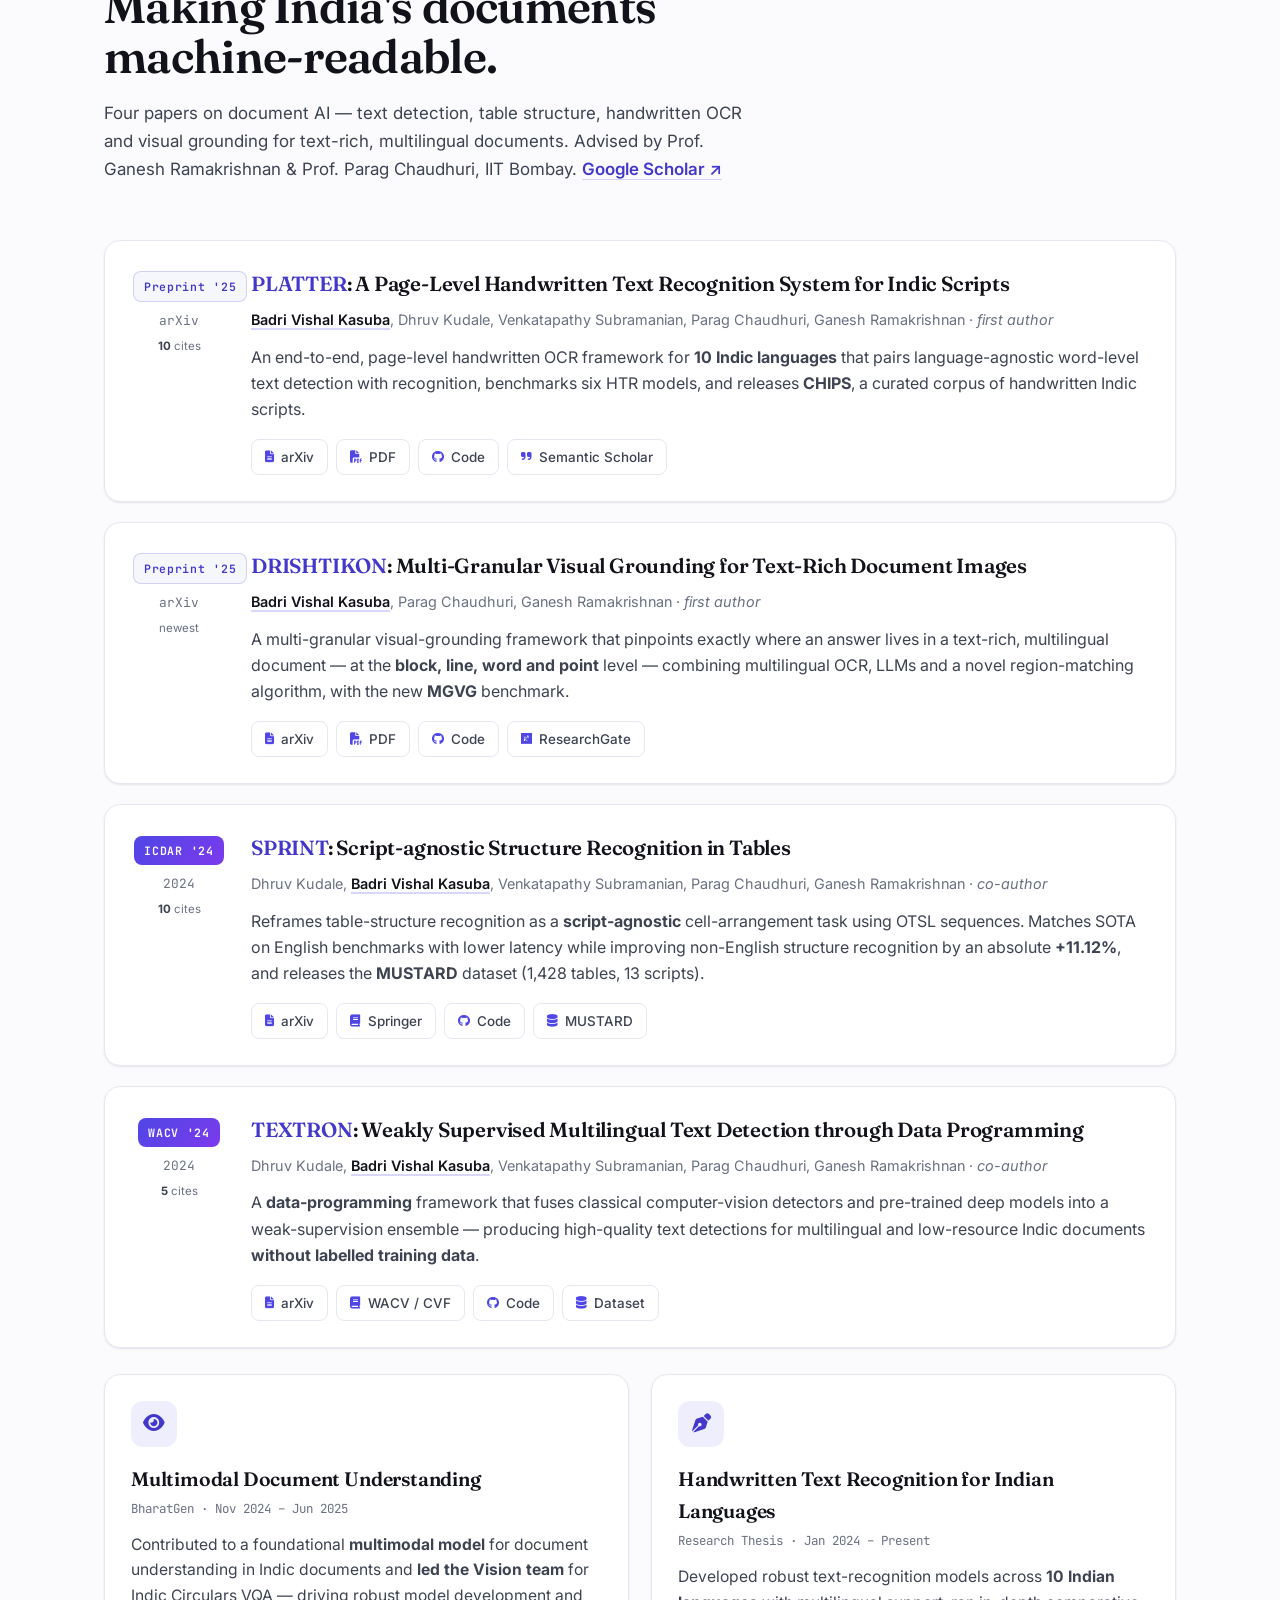
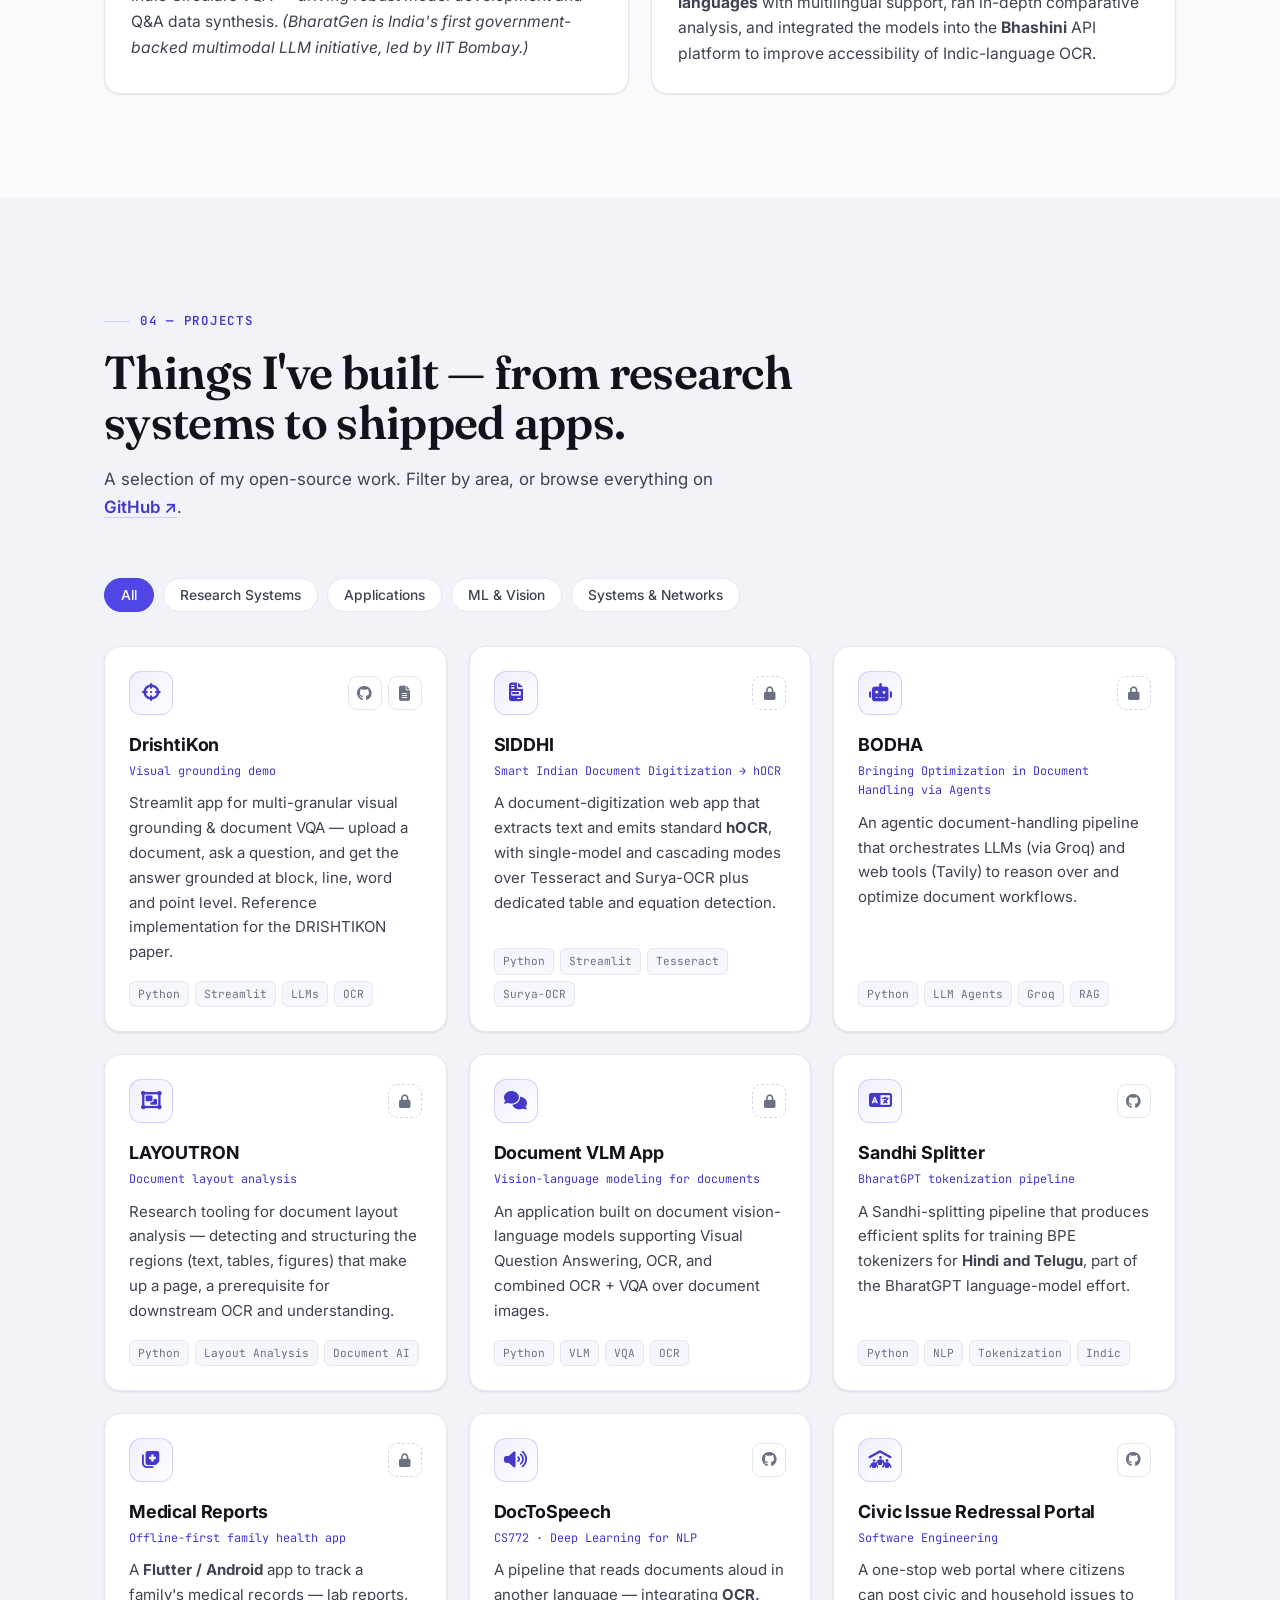
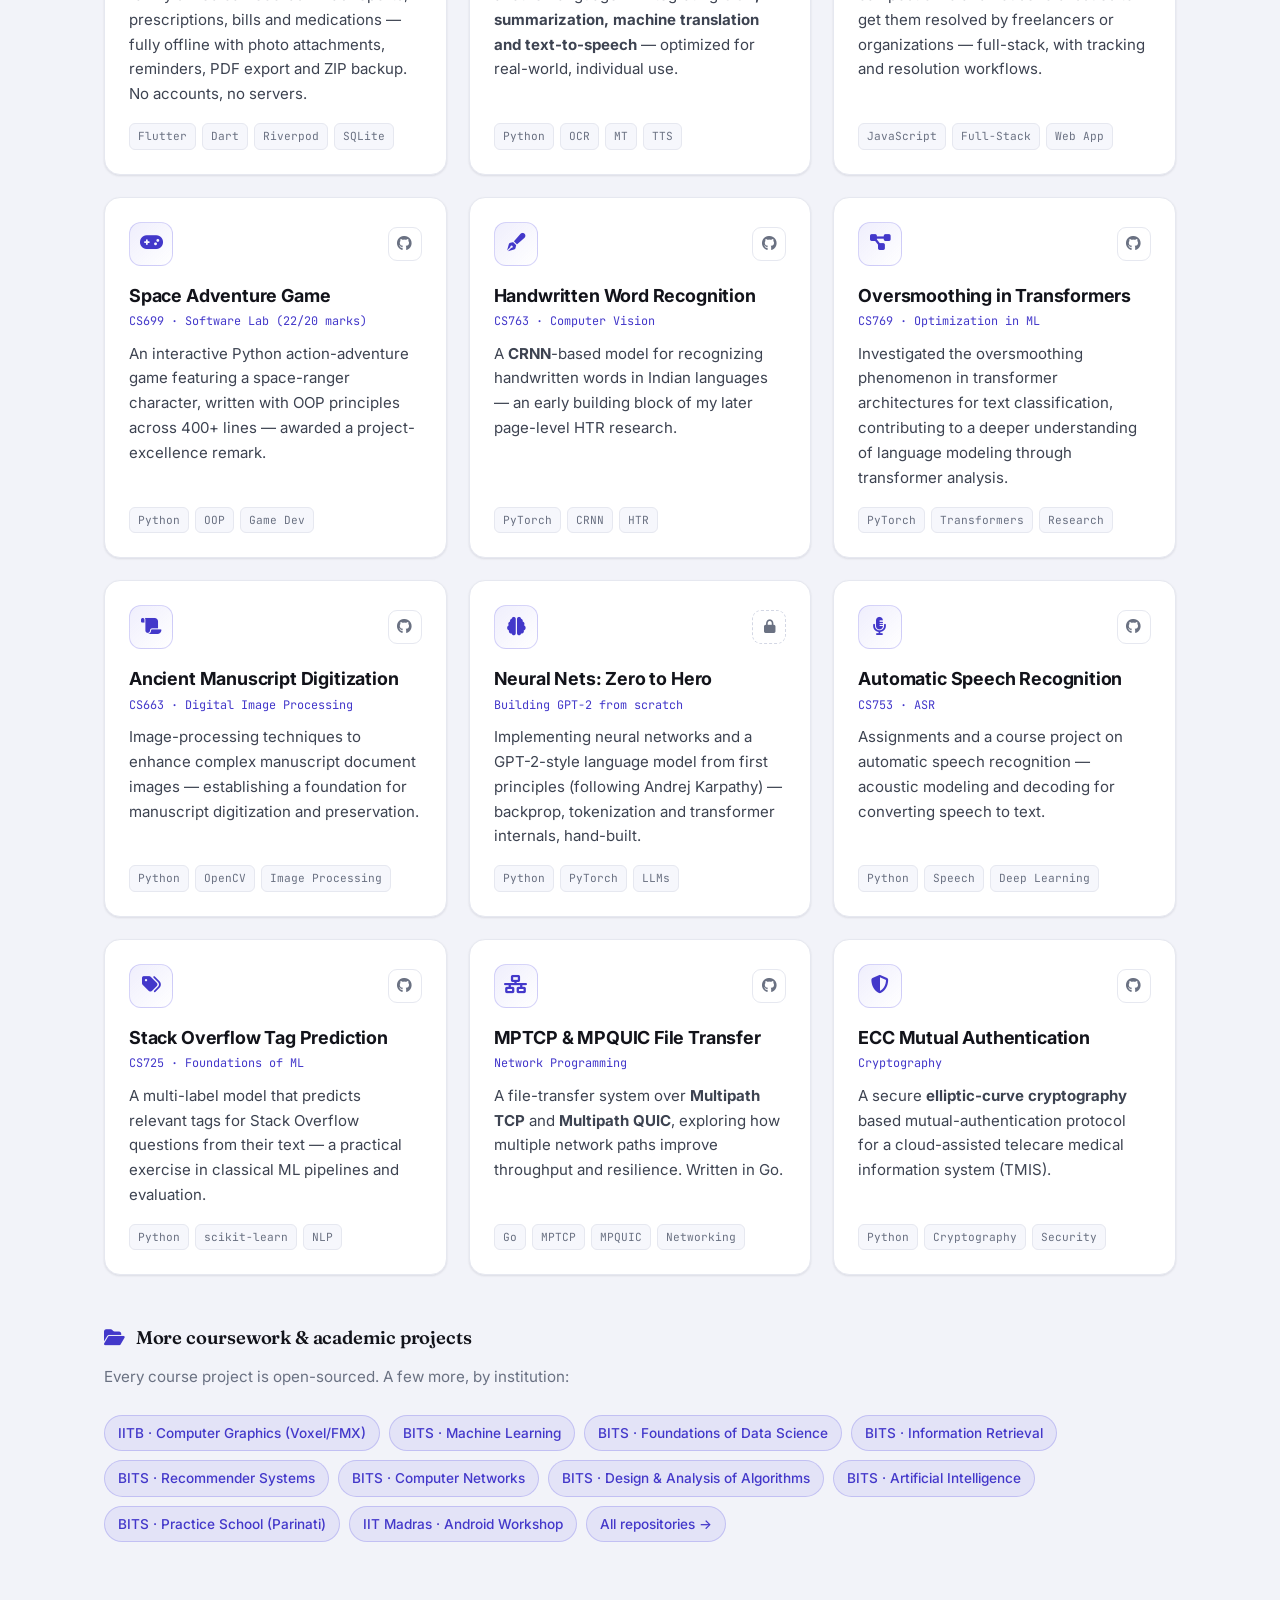
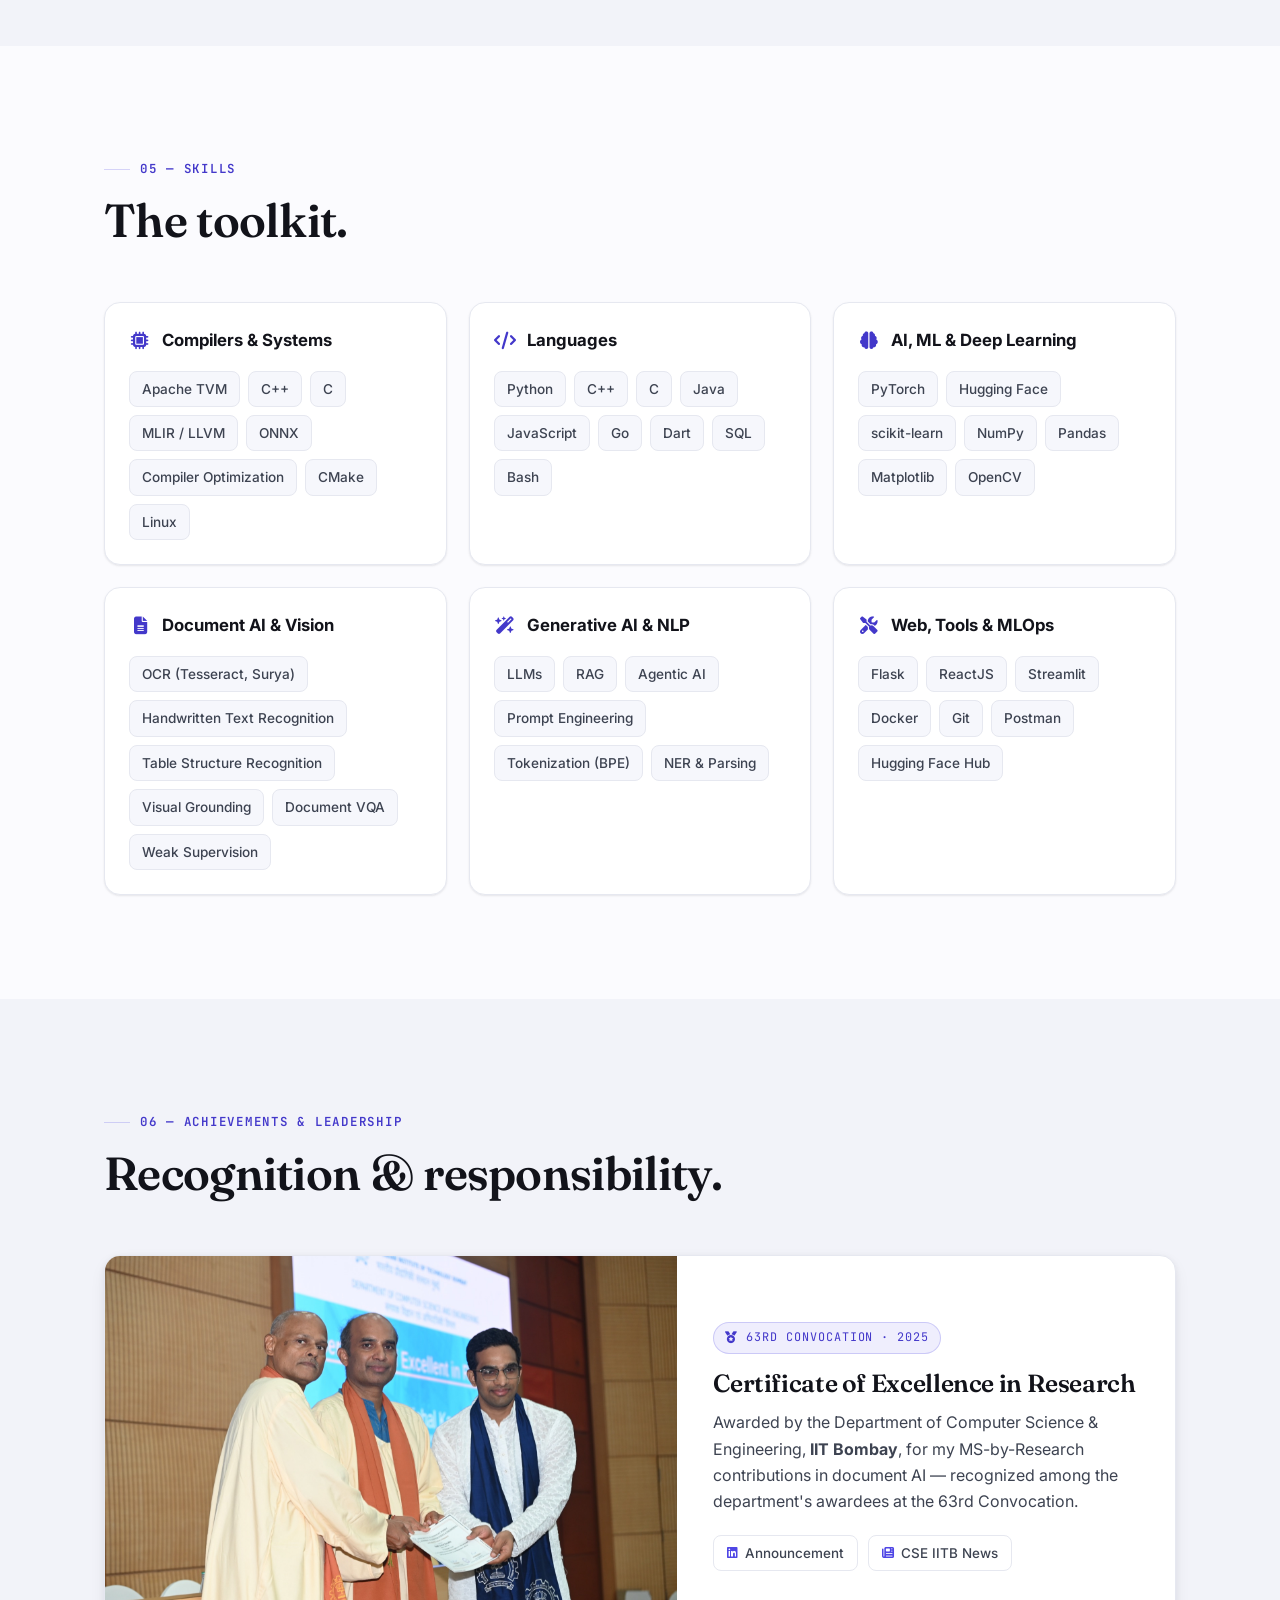
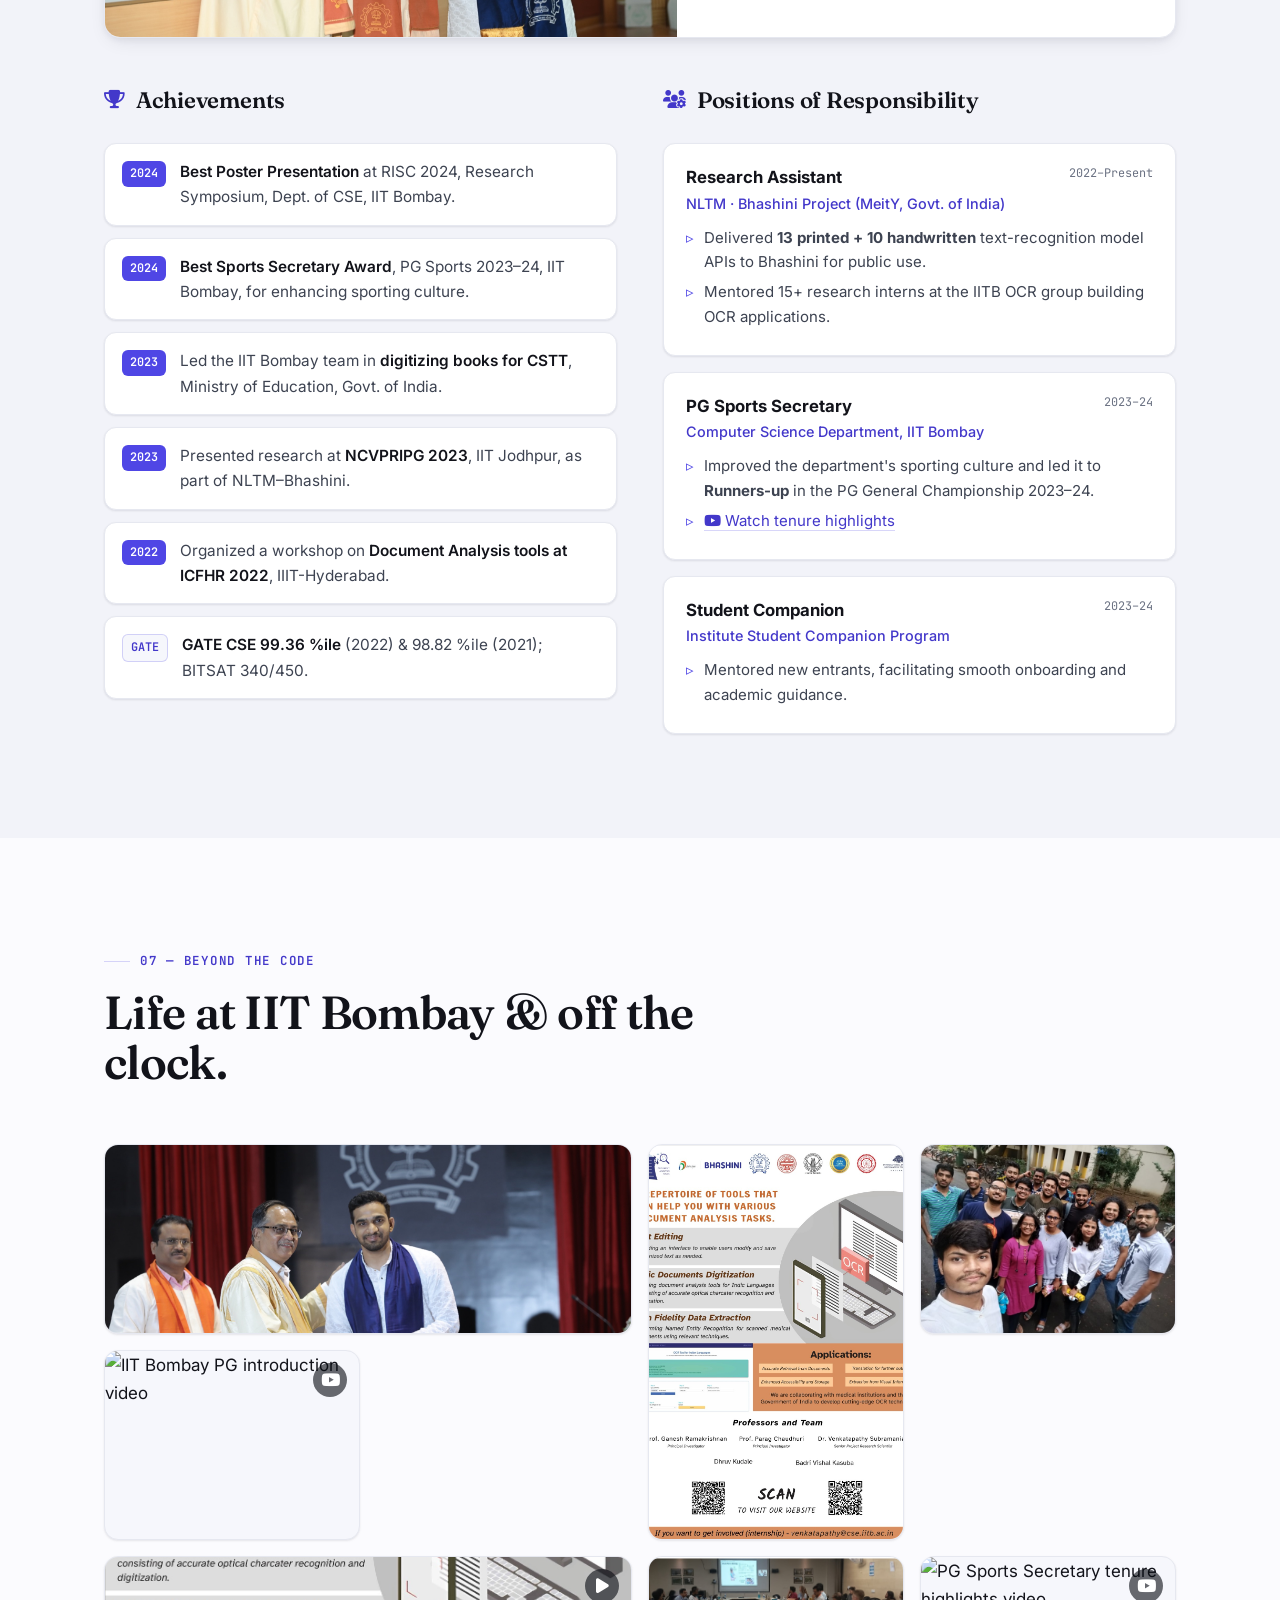
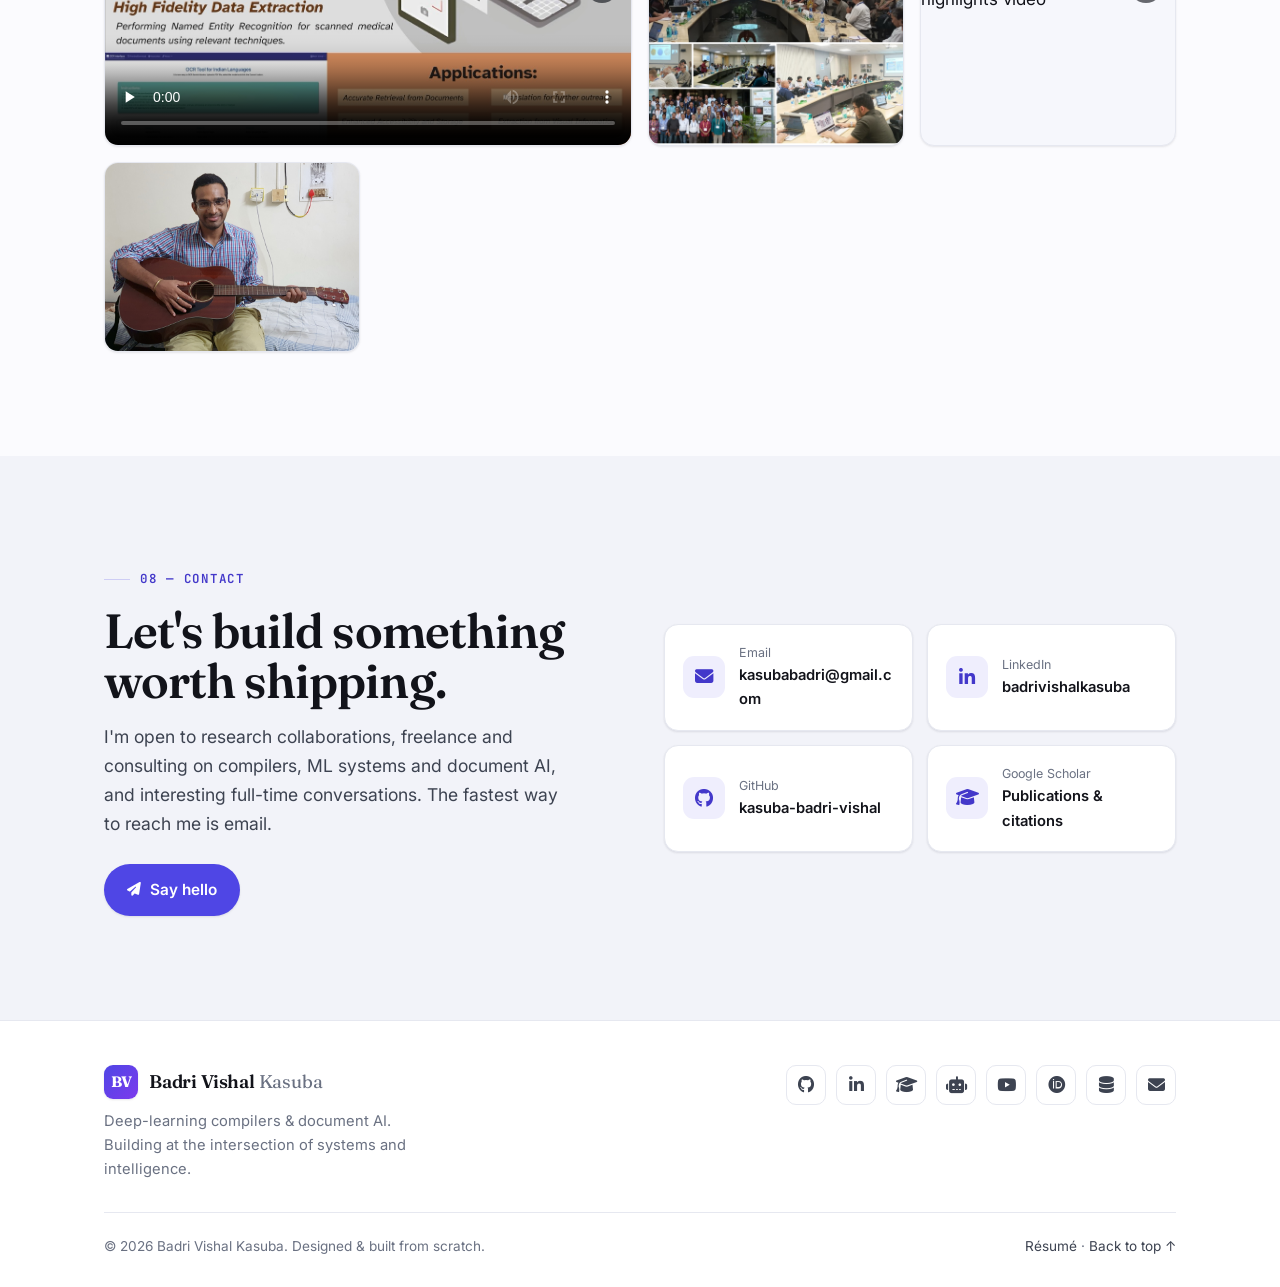
==== commit adcfd4e8: "Add SEO: sitemap.xml, robots.txt, robots meta, YouTube in sameAs Co-Authored-By: Claude Opus 4.8 (1M" ====
--- a/index.html
+++ b/index.html
@@ -8,14 +8,15 @@
   <meta name="author" content="Badri Vishal Kasuba" />
   <meta name="keywords" content="Badri Vishal Kasuba, compiler engineer, Quadric, Apache TVM, deep learning compiler, IIT Bombay, document AI, OCR, handwritten text recognition, computer vision, machine learning" />
   <meta name="theme-color" content="#4f46e5" />
-  <link rel="canonical" href="https://kasuba-badri-vishal.github.io/badri-vishal.github.io/" />
+  <meta name="robots" content="index, follow, max-image-preview:large" />
+  <link rel="canonical" href="https://kasuba-badri-vishal.github.io/" />
 
   <!-- Open Graph / Twitter -->
   <meta property="og:type" content="website" />
   <meta property="og:title" content="Badri Vishal Kasuba — Compiler Engineer & AI Researcher" />
   <meta property="og:description" content="Senior Compiler Engineer @ Quadric.io · Incoming Amazon SDE II · MS by Research @ IIT Bombay. Deep-learning compilers, computer vision and document AI." />
-  <meta property="og:url" content="https://kasuba-badri-vishal.github.io/badri-vishal.github.io/" />
-  <meta property="og:image" content="https://kasuba-badri-vishal.github.io/badri-vishal.github.io/resources/Badri_Headshot_web.jpg" />
+  <meta property="og:url" content="https://kasuba-badri-vishal.github.io/" />
+  <meta property="og:image" content="https://kasuba-badri-vishal.github.io/resources/Badri_Headshot_web.jpg" />
   <meta name="twitter:card" content="summary_large_image" />
   <meta name="twitter:title" content="Badri Vishal Kasuba — Compiler Engineer & AI Researcher" />
   <meta name="twitter:description" content="Senior Compiler Engineer @ Quadric.io · Incoming Amazon SDE II · MS by Research @ IIT Bombay." />
@@ -51,14 +52,15 @@
       { "@type": "CollegeOrUniversity", "name": "BITS Pilani, Hyderabad Campus" }
     ],
     "email": "mailto:kasubabadri@gmail.com",
-    "url": "https://kasuba-badri-vishal.github.io/badri-vishal.github.io/",
+    "url": "https://kasuba-badri-vishal.github.io/",
     "sameAs": [
       "https://github.com/kasuba-badri-vishal",
       "https://www.linkedin.com/in/badrivishalkasuba",
       "https://scholar.google.com/citations?user=dn-WRAQAAAAJ",
       "https://orcid.org/0000-0003-2636-7639",
       "https://dblp.org/pid/368/8712.html",
-      "https://huggingface.co/badrivishalk"
+      "https://huggingface.co/badrivishalk",
+      "https://www.youtube.com/@badrivishalkasuba5000"
     ],
     "knowsAbout": ["Deep Learning Compilers", "Apache TVM", "Computer Vision", "Document AI", "Optical Character Recognition", "Machine Learning"]
   }
